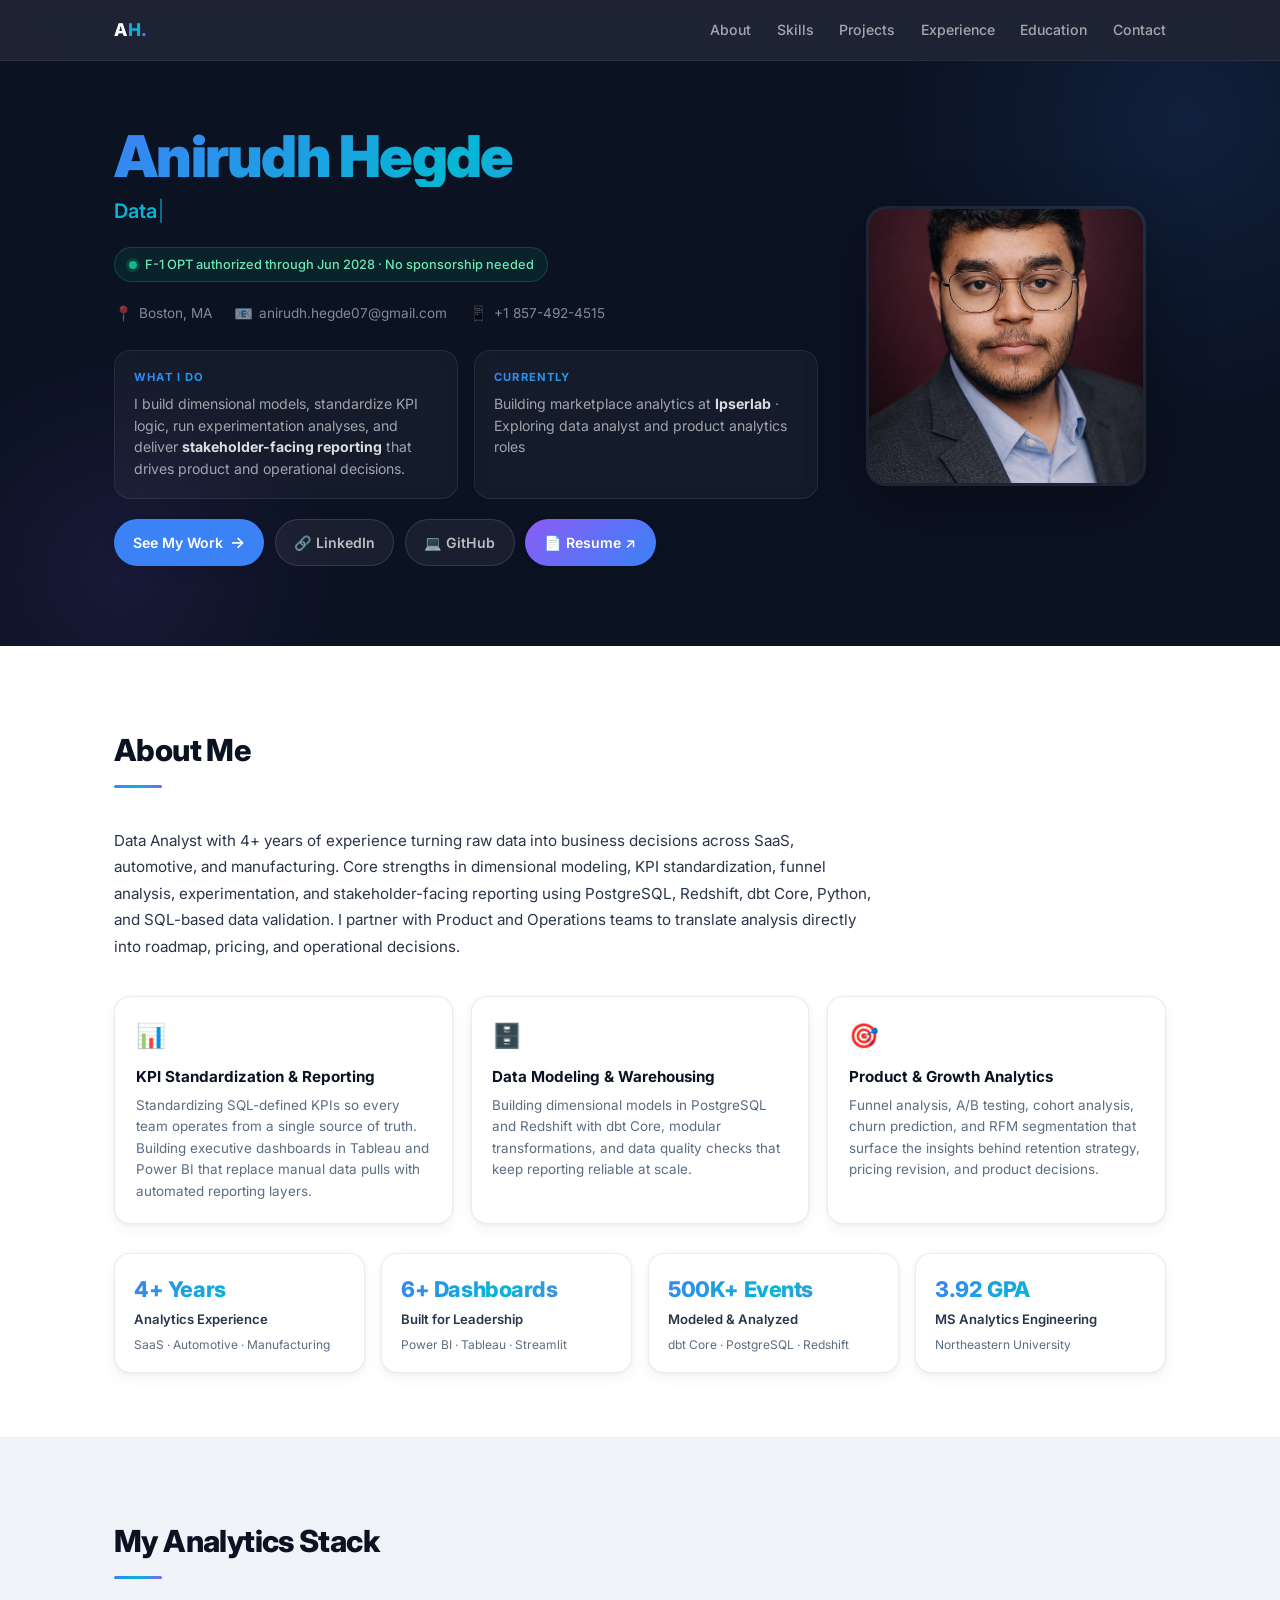
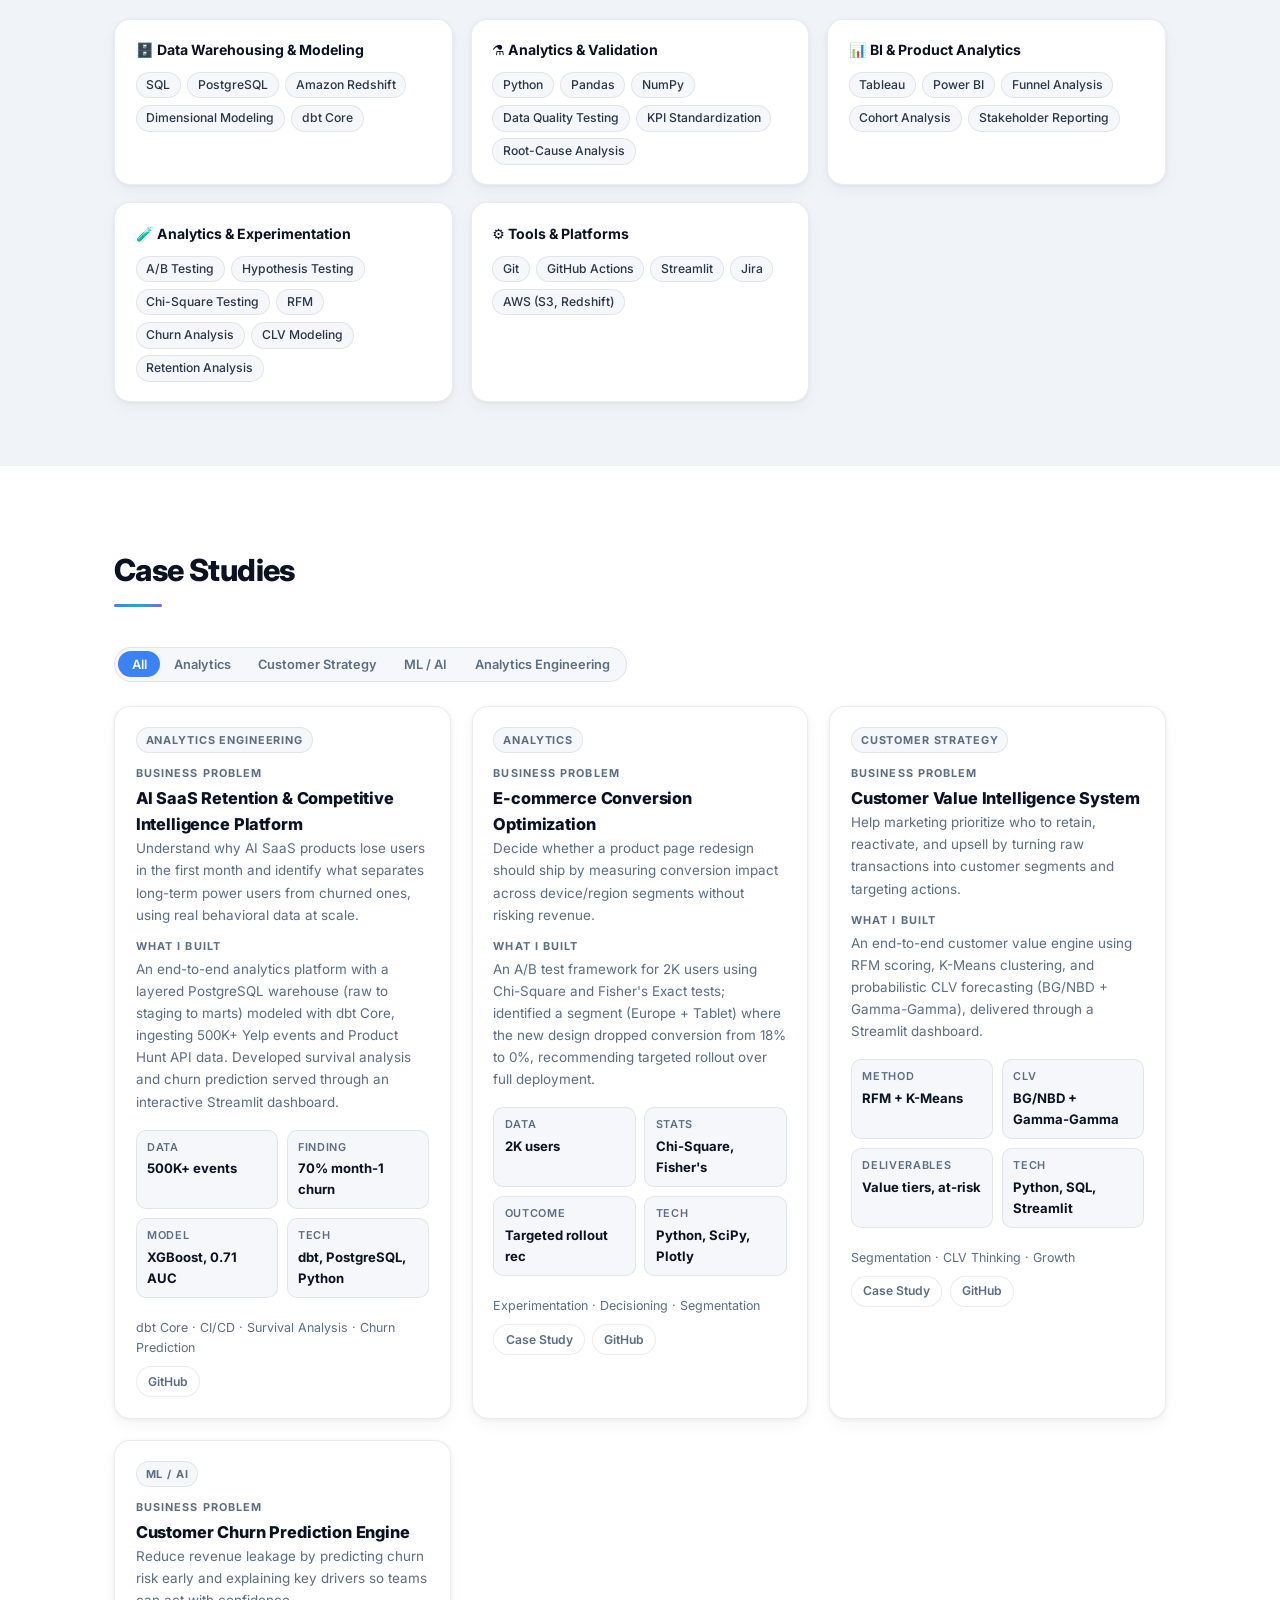
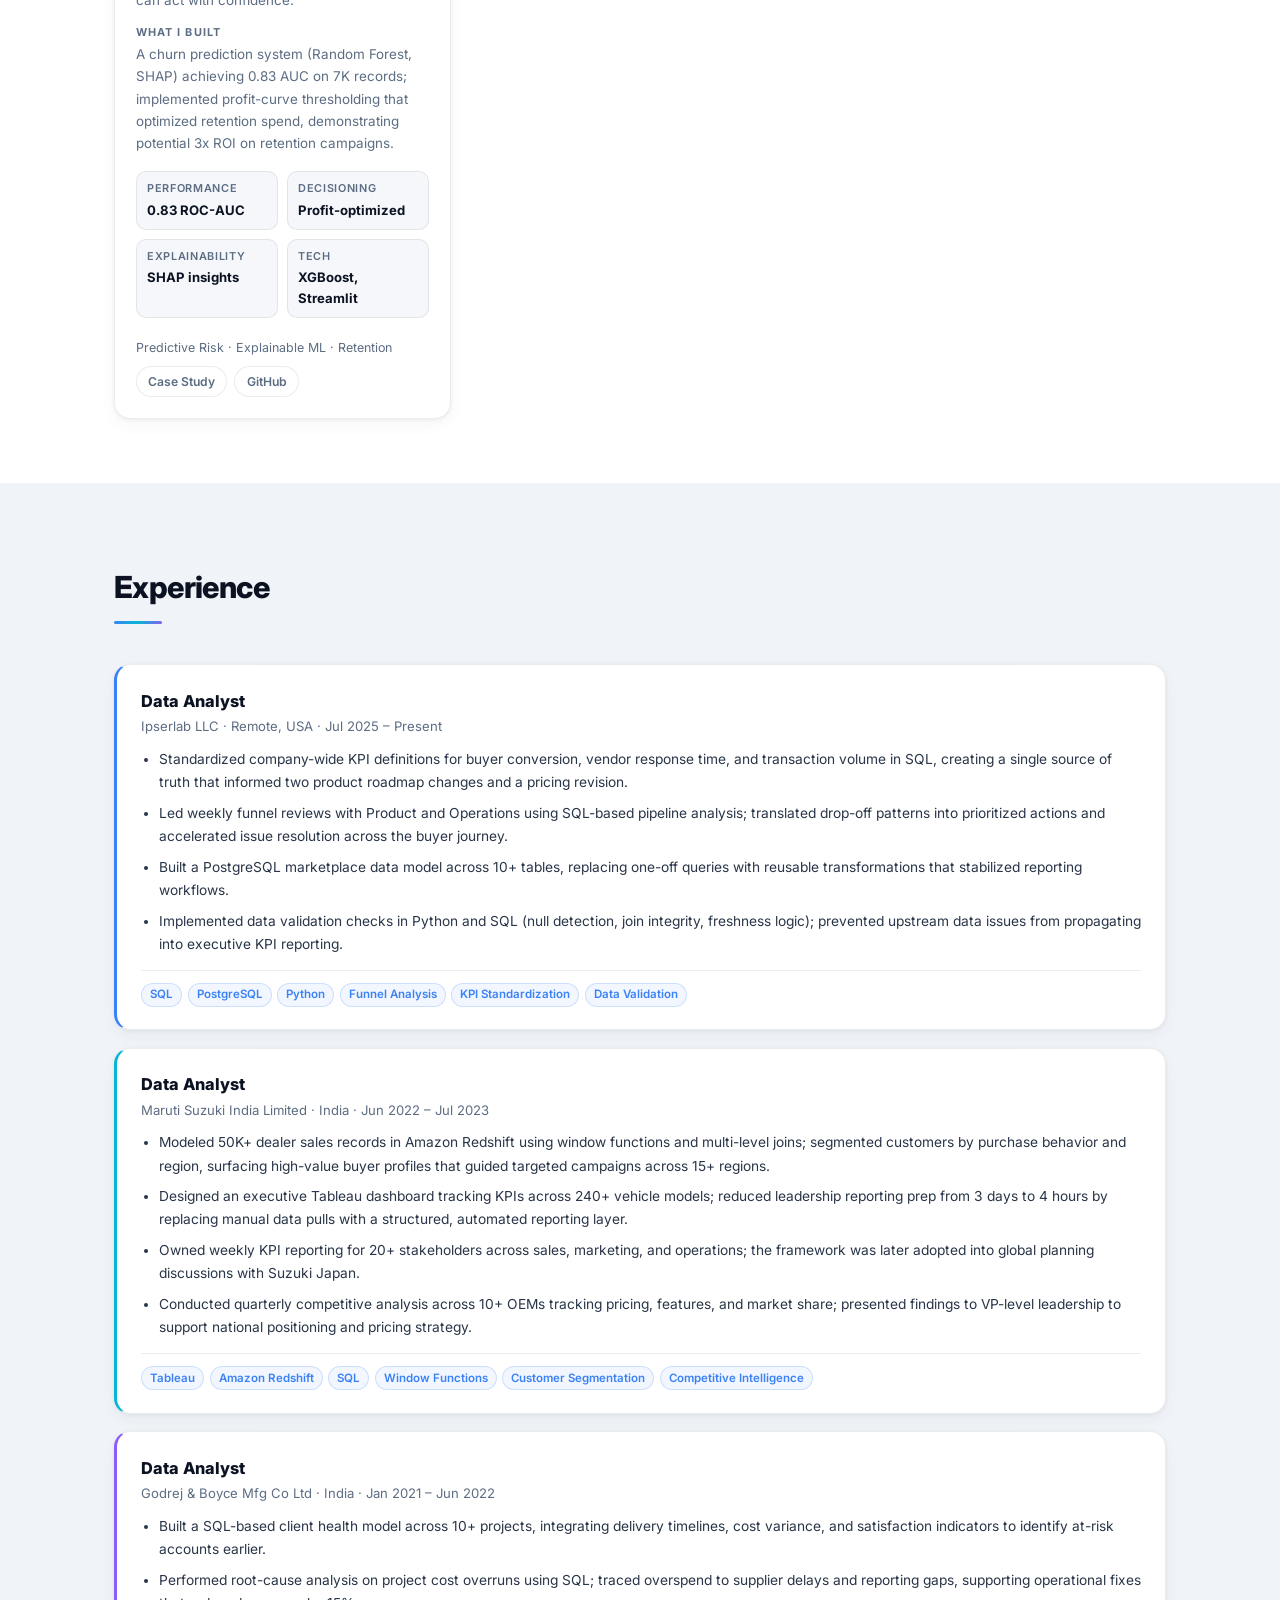
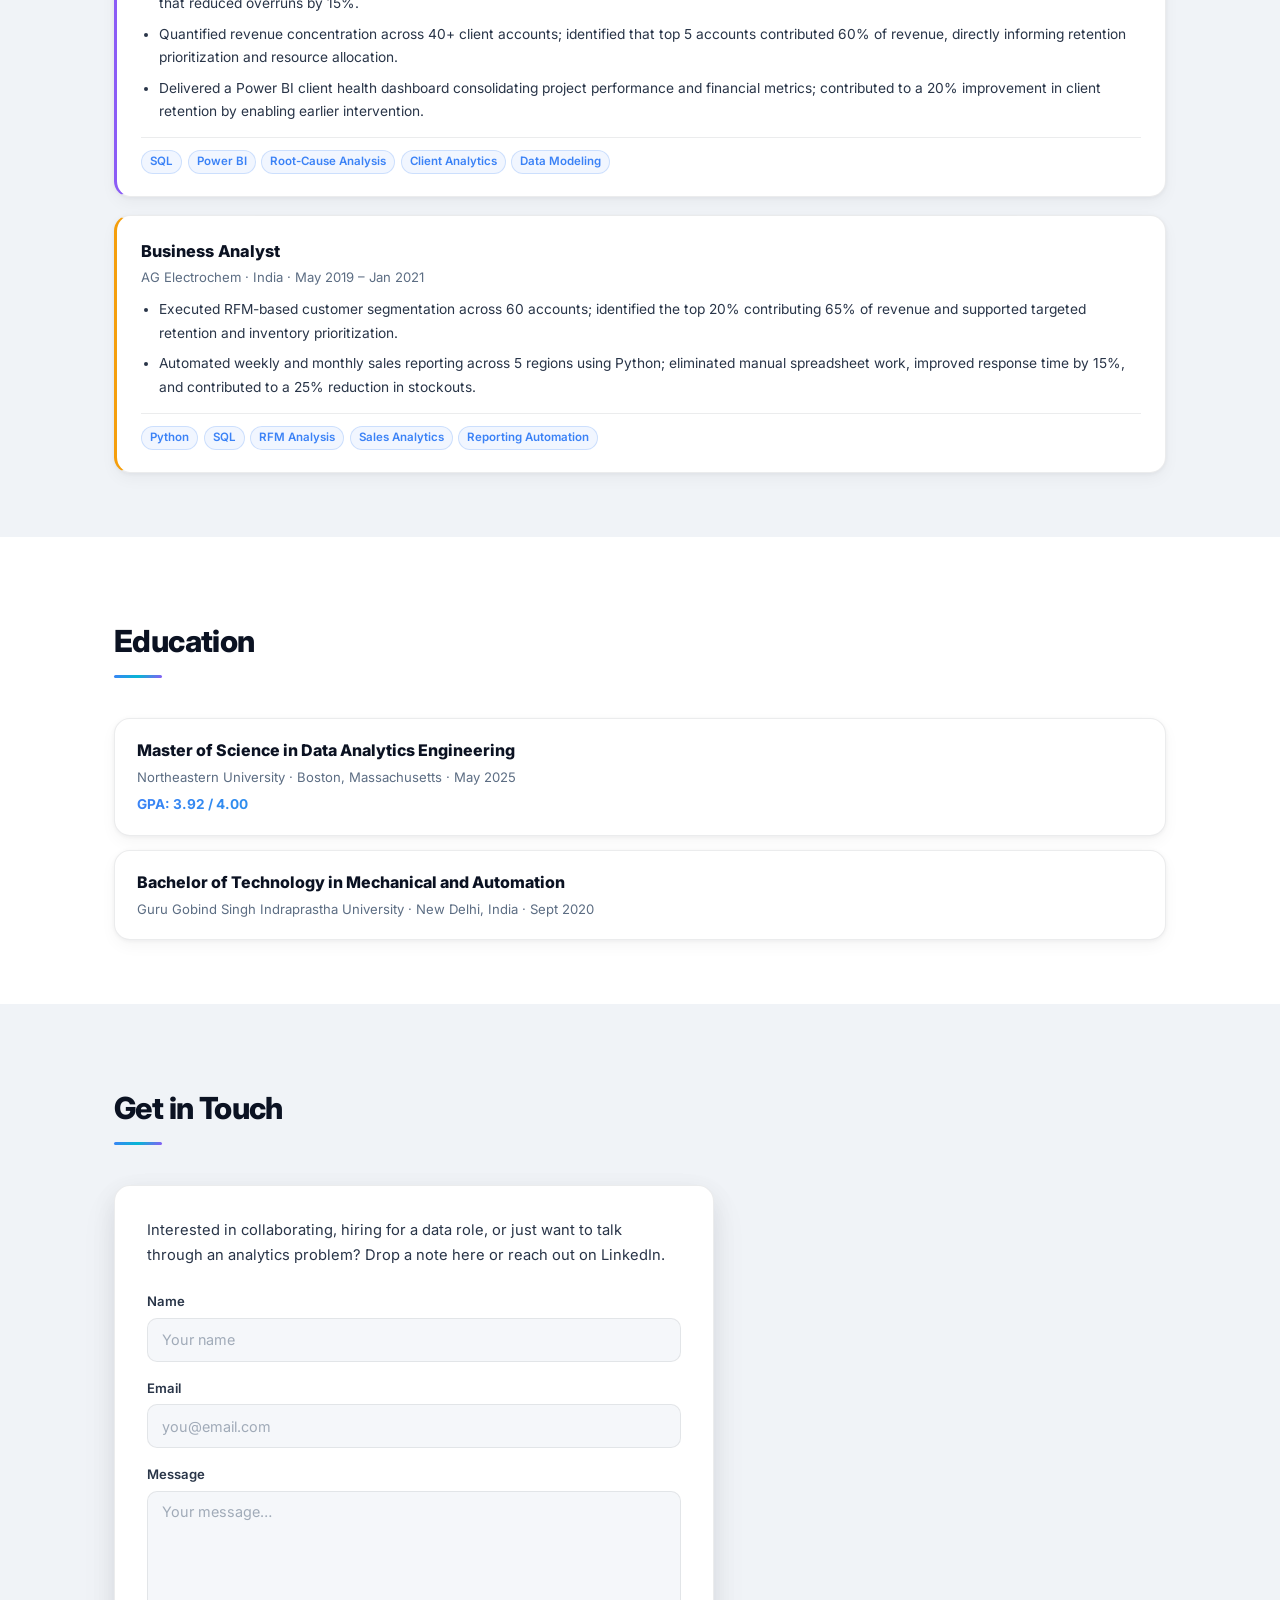
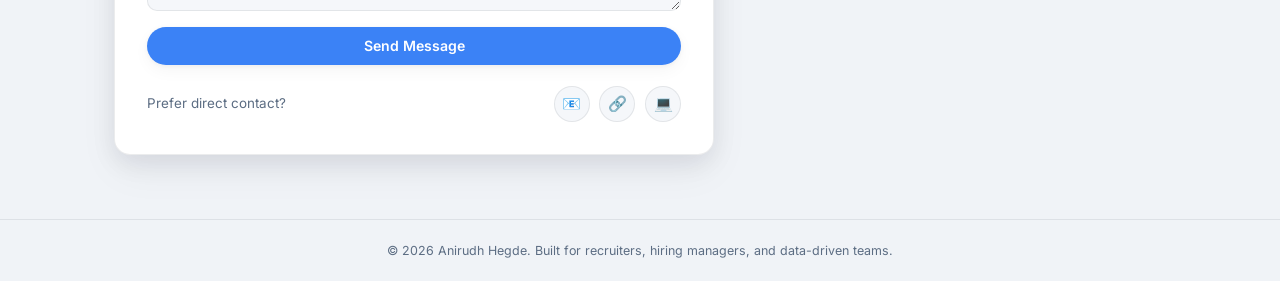
==== index.html @ 023a4f56 "updated the portfolio" ====
<!DOCTYPE html>
<html lang="en">
<head>
  <meta charset="UTF-8" />
  <meta name="viewport" content="width=device-width, initial-scale=1.0" />
  <title>Anirudh Hegde | Data Analyst | Product & Growth Analytics</title>
  <meta name="description" content="Data Analyst with 4+ years of experience turning raw data into business decisions across SaaS, automotive, and manufacturing. Core strengths in dimensional modeling, KPI standardization, funnel analysis, experimentation, and stakeholder-facing reporting." />
  <link rel="preconnect" href="https://fonts.googleapis.com" />
  <link rel="preconnect" href="https://fonts.gstatic.com" crossorigin />
  <link href="https://fonts.googleapis.com/css2?family=Inter:wght@400;500;600;700;800;900&display=swap" rel="stylesheet" />
  <link rel="stylesheet" href="styles.css" />
</head>

<body>
<div class="page">

  <!-- NAVBAR -->
  <nav class="navbar">
    <div class="container nav-inner">
      <a class="logo" href="#hero">A<span>H.</span></a>
      <div class="nav-links">
        <a href="#about">About</a>
        <a href="#skills">Skills</a>
        <a href="#case-studies">Projects</a>
        <a href="#experience">Experience</a>
        <a href="#education">Education</a>
        <a href="#contact">Contact</a>
      </div>
      <button class="nav-toggle" id="navToggle" aria-label="Menu">☰</button>
    </div>
    <div class="container">
      <div class="nav-links-mobile" id="navMobile">
        <a href="#about">About</a>
        <a href="#skills">Skills</a>
        <a href="#case-studies">Projects</a>
        <a href="#experience">Experience</a>
        <a href="#education">Education</a>
        <a href="#contact">Contact</a>
      </div>
    </div>
  </nav>

  <!-- HERO -->
  <section class="hero" id="hero">
    <div class="container">
      <div class="hero-grid">
        <div>
          <h1 class="hero-title">Anirudh Hegde</h1>
          <p class="hero-subtitle"><span id="typed-role"></span><span class="typed-cursor">|</span></p>
          <div class="opt-badge"><span class="opt-dot"></span>F-1 OPT authorized through Jun 2028 · No sponsorship needed</div>
          <div class="hero-meta">
            <span class="hero-meta-item"><span class="icon">📍</span> Boston, MA</span>
            <span class="hero-meta-item"><span class="icon">📧</span> <a href="mailto:anirudh.hegde07@gmail.com">anirudh.hegde07@gmail.com</a></span>
            <span class="hero-meta-item"><span class="icon">📱</span> <a href="tel:+18574924515">+1 857-492-4515</a></span>
          </div>
          <div class="hero-mini">
            <div class="mini-card">
              <div class="mini-title">What I Do</div>
              <div class="mini-text">I build dimensional models, standardize KPI logic, run experimentation analyses, and deliver <strong>stakeholder-facing reporting</strong> that drives product and operational decisions.</div>
            </div>
            <div class="mini-card">
              <div class="mini-title">Currently</div>
              <div class="mini-text">Building marketplace analytics at <strong>Ipserlab</strong> · Exploring data analyst and product analytics roles</div>
            </div>
          </div>
          <div class="hero-actions" style="margin-top:1.3rem">
            <a class="btn btn-primary" href="#case-studies"><span>See My Work</span> <span class="icon-arrow">→</span></a>
            <a class="btn btn-secondary" href="https://www.linkedin.com/in/anirudhhegde1997/" target="_blank" rel="noopener">🔗 LinkedIn</a>
            <a class="btn btn-secondary" href="https://github.com/AnirudhHegde20" target="_blank" rel="noopener">💻 GitHub</a>
            <a class="btn btn-resume" href="./AnirudhHegde_Resume.pdf" target="_blank" rel="noopener">📄 Resume ↗</a>
          </div>
        </div>
        <div class="hero-photo">
          <img src="./headshot.jpg" alt="Anirudh Hegde" />
        </div>
      </div>
    </div>
  </section>

  <!-- ABOUT -->
  <section id="about">
    <div class="container">
      <div class="section-header reveal"><h2 class="section-title">About Me</h2><div class="section-underline"></div></div>
      <p class="about-text reveal">Data Analyst with 4+ years of experience turning raw data into business decisions across SaaS, automotive, and manufacturing. Core strengths in dimensional modeling, KPI standardization, funnel analysis, experimentation, and stakeholder-facing reporting using PostgreSQL, Redshift, dbt Core, Python, and SQL-based data validation. I partner with Product and Operations teams to translate analysis directly into roadmap, pricing, and operational decisions.</p>
      <div class="about-values reveal">
        <div class="value-card"><span class="value-icon">📊</span><h3 class="value-title">KPI Standardization &amp; Reporting</h3><p class="value-text">Standardizing SQL-defined KPIs so every team operates from a single source of truth. Building executive dashboards in Tableau and Power BI that replace manual data pulls with automated reporting layers.</p></div>
        <div class="value-card"><span class="value-icon">🗄️</span><h3 class="value-title">Data Modeling &amp; Warehousing</h3><p class="value-text">Building dimensional models in PostgreSQL and Redshift with dbt Core, modular transformations, and data quality checks that keep reporting reliable at scale.</p></div>
        <div class="value-card"><span class="value-icon">🎯</span><h3 class="value-title">Product &amp; Growth Analytics</h3><p class="value-text">Funnel analysis, A/B testing, cohort analysis, churn prediction, and RFM segmentation that surface the insights behind retention strategy, pricing revision, and product decisions.</p></div>
      </div>
      <div class="about-metrics reveal">
        <div class="metric-card"><div class="metric-value">4+ Years</div><div class="metric-label">Analytics Experience</div><div class="metric-tag">SaaS · Automotive · Manufacturing</div></div>
        <div class="metric-card"><div class="metric-value">6+ Dashboards</div><div class="metric-label">Built for Leadership</div><div class="metric-tag">Power BI · Tableau · Streamlit</div></div>
        <div class="metric-card"><div class="metric-value">500K+ Events</div><div class="metric-label">Modeled &amp; Analyzed</div><div class="metric-tag">dbt Core · PostgreSQL · Redshift</div></div>
        <div class="metric-card"><div class="metric-value">3.92 GPA</div><div class="metric-label">MS Analytics Engineering</div><div class="metric-tag">Northeastern University</div></div>
      </div>
    </div>
  </section>

  <!-- SKILLS -->
  <section id="skills">
    <div class="container">
      <div class="section-header reveal"><h2 class="section-title">My Analytics Stack</h2><div class="section-underline"></div></div>
      <div class="skills-grid reveal">

        <div class="skill-block">
          <div class="skill-heading">🗄️ Data Warehousing &amp; Modeling</div>
          <div class="skill-chips">
            <span class="chip">SQL</span>
            <span class="chip">PostgreSQL</span>
            <span class="chip">Amazon Redshift</span>
            <span class="chip">Dimensional Modeling</span>
            <span class="chip">dbt Core</span>
          </div>
        </div>

        <div class="skill-block">
          <div class="skill-heading">⚗️ Analytics &amp; Validation</div>
          <div class="skill-chips">
            <span class="chip">Python</span>
            <span class="chip">Pandas</span>
            <span class="chip">NumPy</span>
            <span class="chip">Data Quality Testing</span>
            <span class="chip">KPI Standardization</span>
            <span class="chip">Root-Cause Analysis</span>
          </div>
        </div>

        <div class="skill-block">
          <div class="skill-heading">📊 BI &amp; Product Analytics</div>
          <div class="skill-chips">
            <span class="chip">Tableau</span>
            <span class="chip">Power BI</span>
            <span class="chip">Funnel Analysis</span>
            <span class="chip">Cohort Analysis</span>
            <span class="chip">Stakeholder Reporting</span>
          </div>
        </div>

        <div class="skill-block">
          <div class="skill-heading">🧪 Analytics &amp; Experimentation</div>
          <div class="skill-chips">
            <span class="chip">A/B Testing</span>
            <span class="chip">Hypothesis Testing</span>
            <span class="chip">Chi-Square Testing</span>
            <span class="chip">RFM</span>
            <span class="chip">Churn Analysis</span>
            <span class="chip">CLV Modeling</span>
            <span class="chip">Retention Analysis</span>
          </div>
        </div>

        <div class="skill-block">
          <div class="skill-heading">⚙️ Tools &amp; Platforms</div>
          <div class="skill-chips">
            <span class="chip">Git</span>
            <span class="chip">GitHub Actions</span>
            <span class="chip">Streamlit</span>
            <span class="chip">Jira</span>
            <span class="chip">AWS (S3, Redshift)</span>
          </div>
        </div>

      </div>
    </div>
  </section>

  <!-- CASE STUDIES -->
  <section id="case-studies">
    <div class="container">
      <div class="section-header reveal"><h2 class="section-title">Case Studies</h2><div class="section-underline"></div></div>
      <div class="case-filter reveal">
        <button class="case-pill active" data-filter="all">All</button>
        <button class="case-pill" data-filter="analytics">Analytics</button>
        <button class="case-pill" data-filter="customer">Customer Strategy</button>
        <button class="case-pill" data-filter="ml">ML / AI</button>
        <button class="case-pill" data-filter="ae">Analytics Engineering</button>
      </div>
      <div class="case-grid reveal">

        <!-- AI SaaS Project - NEW -->
        <div class="case-card" data-type="ae" data-search="ai saas retention competitive intelligence dbt postgresql warehouse churn survival kaplan meier xgboost streamlit github actions ci cd analytics engineering">
          <span class="case-tag">Analytics Engineering</span>
          <div><div class="case-label">Business Problem</div><h3 class="case-title">AI SaaS Retention &amp; Competitive Intelligence Platform</h3><p class="case-text">Understand why AI SaaS products lose users in the first month and identify what separates long-term power users from churned ones, using real behavioral data at scale.</p></div>
          <div><div class="case-label">What I Built</div><p class="case-text">An end-to-end analytics platform with a layered PostgreSQL warehouse (raw to staging to marts) modeled with dbt Core, ingesting 500K+ Yelp events and Product Hunt API data. Developed survival analysis and churn prediction served through an interactive Streamlit dashboard.</p></div>
          <div class="case-metrics"><div class="case-metric"><span class="case-metric-label">Data</span><span class="case-metric-value">500K+ events</span></div><div class="case-metric"><span class="case-metric-label">Finding</span><span class="case-metric-value">70% month-1 churn</span></div><div class="case-metric"><span class="case-metric-label">Model</span><span class="case-metric-value">XGBoost, 0.71 AUC</span></div><div class="case-metric"><span class="case-metric-label">Tech</span><span class="case-metric-value">dbt, PostgreSQL, Python</span></div></div>
          <div class="case-footer"><span>dbt Core · CI/CD · Survival Analysis · Churn Prediction</span><div class="case-links"><a class="case-link" href="https://github.com/AnirudhHegde20/AI-Product-Retention-Analytics.git" target="_blank" rel="noopener">GitHub</a></div></div>
        </div>

        <!-- E-commerce -->
        <div class="case-card" data-type="analytics" data-search="ecommerce conversion ab testing chi-square fisher analytics python scipy plotly segmentation experimentation">
          <span class="case-tag">Analytics</span>
          <div><div class="case-label">Business Problem</div><h3 class="case-title">E-commerce Conversion Optimization</h3><p class="case-text">Decide whether a product page redesign should ship by measuring conversion impact across device/region segments without risking revenue.</p></div>
          <div><div class="case-label">What I Built</div><p class="case-text">An A/B test framework for 2K users using Chi-Square and Fisher's Exact tests; identified a segment (Europe + Tablet) where the new design dropped conversion from 18% to 0%, recommending targeted rollout over full deployment.</p></div>
          <div class="case-metrics"><div class="case-metric"><span class="case-metric-label">Data</span><span class="case-metric-value">2K users</span></div><div class="case-metric"><span class="case-metric-label">Stats</span><span class="case-metric-value">Chi-Square, Fisher's</span></div><div class="case-metric"><span class="case-metric-label">Outcome</span><span class="case-metric-value">Targeted rollout rec</span></div><div class="case-metric"><span class="case-metric-label">Tech</span><span class="case-metric-value">Python, SciPy, Plotly</span></div></div>
          <div class="case-footer"><span>Experimentation · Decisioning · Segmentation</span><div class="case-links"><a class="case-link" href="./case-studies/ecommerce-conversion.html">Case Study</a><a class="case-link" href="https://github.com/AnirudhHegde20/Improving-Conversion-on-an-E-commerce-Product-Page/tree/main" target="_blank" rel="noopener">GitHub</a></div></div>
        </div>

        <!-- Customer Value -->
        <div class="case-card" data-type="customer" data-search="customer value clv rfm segmentation k-means clustering bg/nbd gamma streamlit retention marketing">
          <span class="case-tag">Customer Strategy</span>
          <div><div class="case-label">Business Problem</div><h3 class="case-title">Customer Value Intelligence System</h3><p class="case-text">Help marketing prioritize who to retain, reactivate, and upsell by turning raw transactions into customer segments and targeting actions.</p></div>
          <div><div class="case-label">What I Built</div><p class="case-text">An end-to-end customer value engine using RFM scoring, K-Means clustering, and probabilistic CLV forecasting (BG/NBD + Gamma-Gamma), delivered through a Streamlit dashboard.</p></div>
          <div class="case-metrics"><div class="case-metric"><span class="case-metric-label">Method</span><span class="case-metric-value">RFM + K-Means</span></div><div class="case-metric"><span class="case-metric-label">CLV</span><span class="case-metric-value">BG/NBD + Gamma-Gamma</span></div><div class="case-metric"><span class="case-metric-label">Deliverables</span><span class="case-metric-value">Value tiers, at-risk</span></div><div class="case-metric"><span class="case-metric-label">Tech</span><span class="case-metric-value">Python, SQL, Streamlit</span></div></div>
          <div class="case-footer"><span>Segmentation · CLV Thinking · Growth</span><div class="case-links"><a class="case-link" href="./case-studies/customer-value-intelligence.html">Case Study</a><a class="case-link" href="https://github.com/AnirudhHegde20/Customer-Value-Intelligence-System" target="_blank" rel="noopener">GitHub</a></div></div>
        </div>

        <!-- Churn Prediction -->
        <div class="case-card" data-type="ml" data-search="churn prediction machine learning random forest xgboost shap explainability retention streamlit roc auc">
          <span class="case-tag">ML / AI</span>
          <div><div class="case-label">Business Problem</div><h3 class="case-title">Customer Churn Prediction Engine</h3><p class="case-text">Reduce revenue leakage by predicting churn risk early and explaining key drivers so teams can act with confidence.</p></div>
          <div><div class="case-label">What I Built</div><p class="case-text">A churn prediction system (Random Forest, SHAP) achieving 0.83 AUC on 7K records; implemented profit-curve thresholding that optimized retention spend, demonstrating potential 3x ROI on retention campaigns.</p></div>
          <div class="case-metrics"><div class="case-metric"><span class="case-metric-label">Performance</span><span class="case-metric-value">0.83 ROC-AUC</span></div><div class="case-metric"><span class="case-metric-label">Decisioning</span><span class="case-metric-value">Profit-optimized</span></div><div class="case-metric"><span class="case-metric-label">Explainability</span><span class="case-metric-value">SHAP insights</span></div><div class="case-metric"><span class="case-metric-label">Tech</span><span class="case-metric-value">XGBoost, Streamlit</span></div></div>
          <div class="case-footer"><span>Predictive Risk · Explainable ML · Retention</span><div class="case-links"><a class="case-link" href="./case-studies/telco-churn.html">Case Study</a><a class="case-link" href="https://github.com/AnirudhHegde20/Telco-Customer-Churn" target="_blank" rel="noopener">GitHub</a></div></div>
        </div>

      </div>
    </div>
  </section>

  <!-- EXPERIENCE -->
  <section id="experience">
    <div class="container">
      <div class="section-header reveal"><h2 class="section-title">Experience</h2><div class="section-underline"></div></div>
      <div class="exp-timeline reveal">

        <div class="exp-card">
          <div class="exp-role">Data Analyst</div>
          <div class="exp-meta">Ipserlab LLC · Remote, USA · Jul 2025 – Present</div>
          <ul class="exp-list">
            <li>Standardized company-wide KPI definitions for buyer conversion, vendor response time, and transaction volume in SQL, creating a single source of truth that informed two product roadmap changes and a pricing revision.</li>
            <li>Led weekly funnel reviews with Product and Operations using SQL-based pipeline analysis; translated drop-off patterns into prioritized actions and accelerated issue resolution across the buyer journey.</li>
            <li>Built a PostgreSQL marketplace data model across 10+ tables, replacing one-off queries with reusable transformations that stabilized reporting workflows.</li>
            <li>Implemented data validation checks in Python and SQL (null detection, join integrity, freshness logic); prevented upstream data issues from propagating into executive KPI reporting.</li>
          </ul>
          <div class="exp-tags"><span class="chip">SQL</span><span class="chip">PostgreSQL</span><span class="chip">Python</span><span class="chip">Funnel Analysis</span><span class="chip">KPI Standardization</span><span class="chip">Data Validation</span></div>
        </div>

        <div class="exp-card">
          <div class="exp-role">Data Analyst</div>
          <div class="exp-meta">Maruti Suzuki India Limited · India · Jun 2022 – Jul 2023</div>
          <ul class="exp-list">
            <li>Modeled 50K+ dealer sales records in Amazon Redshift using window functions and multi-level joins; segmented customers by purchase behavior and region, surfacing high-value buyer profiles that guided targeted campaigns across 15+ regions.</li>
            <li>Designed an executive Tableau dashboard tracking KPIs across 240+ vehicle models; reduced leadership reporting prep from 3 days to 4 hours by replacing manual data pulls with a structured, automated reporting layer.</li>
            <li>Owned weekly KPI reporting for 20+ stakeholders across sales, marketing, and operations; the framework was later adopted into global planning discussions with Suzuki Japan.</li>
            <li>Conducted quarterly competitive analysis across 10+ OEMs tracking pricing, features, and market share; presented findings to VP-level leadership to support national positioning and pricing strategy.</li>
          </ul>
          <div class="exp-tags"><span class="chip">Tableau</span><span class="chip">Amazon Redshift</span><span class="chip">SQL</span><span class="chip">Window Functions</span><span class="chip">Customer Segmentation</span><span class="chip">Competitive Intelligence</span></div>
        </div>

        <div class="exp-card">
          <div class="exp-role">Data Analyst</div>
          <div class="exp-meta">Godrej &amp; Boyce Mfg Co Ltd · India · Jan 2021 – Jun 2022</div>
          <ul class="exp-list">
            <li>Built a SQL-based client health model across 10+ projects, integrating delivery timelines, cost variance, and satisfaction indicators to identify at-risk accounts earlier.</li>
            <li>Performed root-cause analysis on project cost overruns using SQL; traced overspend to supplier delays and reporting gaps, supporting operational fixes that reduced overruns by 15%.</li>
            <li>Quantified revenue concentration across 40+ client accounts; identified that top 5 accounts contributed 60% of revenue, directly informing retention prioritization and resource allocation.</li>
            <li>Delivered a Power BI client health dashboard consolidating project performance and financial metrics; contributed to a 20% improvement in client retention by enabling earlier intervention.</li>
          </ul>
          <div class="exp-tags"><span class="chip">SQL</span><span class="chip">Power BI</span><span class="chip">Root-Cause Analysis</span><span class="chip">Client Analytics</span><span class="chip">Data Modeling</span></div>
        </div>

        <div class="exp-card">
          <div class="exp-role">Business Analyst</div>
          <div class="exp-meta">AG Electrochem · India · May 2019 – Jan 2021</div>
          <ul class="exp-list">
            <li>Executed RFM-based customer segmentation across 60 accounts; identified the top 20% contributing 65% of revenue and supported targeted retention and inventory prioritization.</li>
            <li>Automated weekly and monthly sales reporting across 5 regions using Python; eliminated manual spreadsheet work, improved response time by 15%, and contributed to a 25% reduction in stockouts.</li>
          </ul>
          <div class="exp-tags"><span class="chip">Python</span><span class="chip">SQL</span><span class="chip">RFM Analysis</span><span class="chip">Sales Analytics</span><span class="chip">Reporting Automation</span></div>
        </div>

      </div>
    </div>
  </section>

  <!-- EDUCATION -->
  <section id="education">
    <div class="container">
      <div class="section-header reveal"><h2 class="section-title">Education</h2><div class="section-underline"></div></div>
      <div class="edu-list reveal">
        <div class="edu-card"><div class="edu-title">Master of Science in Data Analytics Engineering</div><div class="edu-meta">Northeastern University · Boston, Massachusetts · May 2025</div><div class="edu-detail">GPA: 3.92 / 4.00</div></div>
        <div class="edu-card"><div class="edu-title">Bachelor of Technology in Mechanical and Automation</div><div class="edu-meta">Guru Gobind Singh Indraprastha University · New Delhi, India · Sept 2020</div></div>
      </div>
    </div>
  </section>

  <!-- CONTACT -->
  <section id="contact">
    <div class="container">
      <div class="section-header reveal"><h2 class="section-title">Get in Touch</h2><div class="section-underline"></div></div>
      <div class="contact-wrapper reveal">
        <div class="contact-card">
          <p class="contact-subtitle">Interested in collaborating, hiring for a data role, or just want to talk through an analytics problem? Drop a note here or reach out on LinkedIn.</p>
          <div class="field"><label for="c-name">Name</label><input id="c-name" type="text" placeholder="Your name" /></div>
          <div class="field"><label for="c-email">Email</label><input id="c-email" type="email" placeholder="you@email.com" /></div>
          <div class="field"><label for="c-msg">Message</label><textarea id="c-msg" placeholder="Your message…"></textarea></div>
          <button class="btn btn-primary" onclick="handleContact()" style="width:100%;justify-content:center">Send Message</button>
          <p id="contact-ok" style="display:none;margin-top:.8rem;color:#0f7b5f;font-size:.88rem;font-weight:500">Thanks! Your message has been sent.</p>
          <div class="contact-footer"><span>Prefer direct contact?</span><div class="social-links"><a href="mailto:anirudh.hegde07@gmail.com" title="Email">📧</a><a href="https://www.linkedin.com/in/anirudhhegde1997/" target="_blank" rel="noopener" title="LinkedIn">🔗</a><a href="https://github.com/AnirudhHegde20" target="_blank" rel="noopener" title="GitHub">💻</a></div></div>
        </div>
      </div>
    </div>
  </section>

  <footer><div class="container">&copy; <span id="year">2025</span> Anirudh Hegde. Built for recruiters, hiring managers, and data-driven teams.</div></footer>
</div>

<script>
var roles=['Data Analyst','Product Analyst','Growth Analyst','Analytics Engineer'],ri=0,ci=0,del=false,el=document.getElementById('typed-role');
function tl(){var w=roles[ri];if(!del){el.textContent=w.slice(0,ci+1);ci++;if(ci===w.length){del=true;setTimeout(tl,1800);return;}setTimeout(tl,90);}else{el.textContent=w.slice(0,ci-1);ci--;if(ci===0){del=false;ri=(ri+1)%roles.length;setTimeout(tl,400);return;}setTimeout(tl,50);}}
tl();
function handleContact(){document.getElementById('contact-ok').style.display='block';}
</script>
<script src="app.js"></script>
</body>
</html>
---- styles.css ----
/* ═══════════════════════════════
   ANIRUDH HEGDE — BOLD PORTFOLIO
   Dark hero + vibrant accents
   Shared: index + case study pages
═══════════════════════════════ */
:root{
  --bg:#f0f3f7;--bg-alt:#ffffff;
  --card:#ffffff;--card-alt:#f5f7fa;
  --text:#0b1222;--text-sec:#293548;--text-m:#5c6d83;
  --bdr:rgba(11,18,34,0.08);--bdr-h:rgba(11,18,34,0.16);
  --hero-bg:#0b1222;--hero-sec:#131d33;
  --ac:#3b82f6;--ac2:#06b6d4;--ac3:#8b5cf6;
  --grad:linear-gradient(135deg,#3b82f6,#06b6d4,#8b5cf6);
  --ac-bg:rgba(59,130,246,0.07);--ac-bdr:rgba(59,130,246,0.2);
  --emerald:#10b981;--amber:#f59e0b;--rose:#f43f5e;
  --mw:1100px;--r:16px;--r-sm:10px;--pill:999px;
  --sh-s:0 1px 4px rgba(11,18,34,0.05),0 6px 16px rgba(11,18,34,0.04);
  --sh-m:0 8px 24px rgba(11,18,34,0.08),0 16px 40px rgba(11,18,34,0.05);
  --sh-l:0 12px 32px rgba(11,18,34,0.1),0 24px 56px rgba(11,18,34,0.06);
  --e:cubic-bezier(.25,.46,.45,.94);
}
*,*::before,*::after{box-sizing:border-box;margin:0;padding:0}
html{scroll-behavior:smooth;-webkit-font-smoothing:antialiased}
body{font-family:'Inter',system-ui,-apple-system,sans-serif;color:var(--text);background:var(--bg);line-height:1.6;min-height:100vh}
a{color:inherit;text-decoration:none}
img{max-width:100%;display:block}
.page{min-height:100vh}
.container{width:100%;max-width:var(--mw);margin:0 auto;padding:0 1.5rem}
section{padding:5rem 0 4rem}
.section-header{margin-bottom:2.5rem}
.section-title{font-size:1.9rem;font-weight:800;letter-spacing:-.02em;color:var(--text)}
.section-underline{width:48px;height:3px;margin-top:.6rem;border-radius:var(--pill);background:var(--grad)}

/* ── NAVBAR ── */
.navbar{position:sticky;top:0;z-index:50;background:rgba(11,18,34,0.92);backdrop-filter:blur(20px);-webkit-backdrop-filter:blur(20px);border-bottom:1px solid rgba(255,255,255,0.06)}
.nav-inner{display:flex;align-items:center;justify-content:space-between;height:60px}
.logo{font-weight:800;font-size:1.1rem;letter-spacing:.04em;color:#fff}
.logo span{background:var(--grad);-webkit-background-clip:text;color:transparent}
.nav-links{display:flex;gap:1.6rem;font-size:.88rem;font-weight:500}
.nav-links a{color:rgba(255,255,255,0.6);position:relative;transition:color .2s var(--e)}
.nav-links a::after{content:"";position:absolute;left:0;bottom:-4px;width:0;height:2px;border-radius:var(--pill);background:var(--grad);transition:width .25s var(--e)}
.nav-links a:hover{color:#fff}
.nav-links a:hover::after{width:100%}
.nav-toggle{display:none;border:none;background:transparent;color:#fff;font-size:1.3rem;cursor:pointer}
.nav-links-mobile{display:none;flex-direction:column;gap:.65rem;padding:.65rem 0 1rem;border-top:1px solid rgba(255,255,255,0.08)}
.nav-links-mobile.open{display:flex}
.nav-links-mobile a{font-size:.92rem;font-weight:500;color:rgba(255,255,255,0.6);padding:.3rem 0}
.nav-links-mobile a:hover{color:#fff}

/* ── HERO (dark) ── */
.hero{padding:4rem 0 5rem;background:var(--hero-bg);position:relative;overflow:hidden}
.hero::before{content:"";position:absolute;top:-50%;right:-20%;width:700px;height:700px;background:radial-gradient(circle,rgba(59,130,246,0.12) 0%,transparent 60%);pointer-events:none}
.hero::after{content:"";position:absolute;bottom:-30%;left:-10%;width:500px;height:500px;background:radial-gradient(circle,rgba(139,92,246,0.1) 0%,transparent 60%);pointer-events:none}
.hero-grid{display:grid;grid-template-columns:1fr 300px;gap:3rem;align-items:center;position:relative;z-index:1}
.hero-title{font-size:clamp(2.5rem,5vw,3.6rem);font-weight:900;letter-spacing:-.03em;line-height:1.08;margin-bottom:.5rem;background:var(--grad);-webkit-background-clip:text;color:transparent}
.hero-subtitle{font-size:1.25rem;font-weight:600;color:rgba(255,255,255,0.75);margin-bottom:1rem;min-height:1.8em}
.hero-subtitle span{color:var(--ac2)}
.typed-cursor{display:inline-block;color:var(--ac);font-weight:300;margin-left:1px;animation:blink .7s step-end infinite}
@keyframes blink{50%{opacity:0}}
.opt-badge{display:inline-flex;align-items:center;gap:.5rem;padding:.4rem .85rem;border-radius:var(--pill);background:rgba(16,185,129,0.1);border:1px solid rgba(16,185,129,0.25);color:#6ee7b7;font-size:.8rem;font-weight:500;margin-bottom:1.2rem}
.opt-dot{width:8px;height:8px;border-radius:50%;background:var(--emerald);box-shadow:0 0 0 3px rgba(16,185,129,0.2);animation:pd 2.5s ease-in-out infinite}
@keyframes pd{0%,100%{box-shadow:0 0 0 3px rgba(16,185,129,0.2)}50%{box-shadow:0 0 0 6px rgba(16,185,129,0.1)}}
.hero-meta{display:flex;flex-wrap:wrap;gap:.6rem 1.4rem;font-size:.85rem;color:rgba(255,255,255,0.5);margin-bottom:1.5rem}
.hero-meta-item{display:inline-flex;align-items:center;gap:.35rem}
.hero-meta-item .icon{font-size:.95rem}
.hero-meta-item a{color:rgba(255,255,255,0.5);transition:color .2s var(--e)}
.hero-meta-item a:hover{color:var(--ac2)}

/* Photo */
.hero-photo{width:280px;height:280px;border-radius:20px;overflow:hidden;border:3px solid rgba(255,255,255,0.08);box-shadow:0 20px 60px rgba(0,0,0,0.3);position:relative}
.hero-photo::before{content:"";position:absolute;inset:-2px;border-radius:22px;background:var(--grad);z-index:-1;opacity:.5}
.hero-photo img{width:100%;height:100%;object-fit:cover}
.hero-photo-placeholder{width:100%;height:100%;background:var(--hero-sec);display:flex;align-items:center;justify-content:center;color:rgba(255,255,255,0.15);font-size:4rem}

/* Mini cards (dark variant) */
.hero-mini{display:grid;grid-template-columns:repeat(2,1fr);gap:1rem;margin-bottom:.2rem}
.mini-card{background:rgba(255,255,255,0.04);border-radius:var(--r);border:1px solid rgba(255,255,255,0.08);padding:1.1rem 1.2rem;backdrop-filter:blur(8px);transition:all .2s var(--e)}
.mini-card:hover{background:rgba(255,255,255,0.07);border-color:rgba(255,255,255,0.12)}
.mini-title{font-size:.7rem;font-weight:700;text-transform:uppercase;letter-spacing:.1em;background:var(--grad);-webkit-background-clip:text;color:transparent;margin-bottom:.4rem}
.mini-text{font-size:.88rem;color:rgba(255,255,255,0.6);line-height:1.55}
.mini-text strong{color:rgba(255,255,255,0.85)}

/* Buttons */
.hero-actions{display:flex;flex-wrap:wrap;gap:.65rem}
.btn{border-radius:var(--pill);border:1px solid var(--bdr);padding:.6rem 1.15rem;font-size:.88rem;font-weight:600;font-family:inherit;display:inline-flex;align-items:center;gap:.4rem;cursor:pointer;background:var(--card);color:var(--text);box-shadow:var(--sh-s);transition:all .2s var(--e)}
.btn:hover{transform:translateY(-1px);box-shadow:var(--sh-m)}
.btn-primary{background:var(--ac);color:#fff;border-color:transparent}
.btn-primary:hover{background:#2563eb}
.btn-secondary{background:rgba(255,255,255,0.06);color:rgba(255,255,255,0.7);border-color:rgba(255,255,255,0.12);box-shadow:none}
.btn-secondary:hover{background:rgba(255,255,255,0.1);color:#fff}
.btn-resume{background:linear-gradient(135deg,var(--ac3),var(--ac));color:#fff;border-color:transparent}
.btn-resume:hover{opacity:.9}
.icon-arrow{font-size:1rem}

/* ── ABOUT ── */
#about{background:var(--bg-alt)}
.about-text{max-width:760px;font-size:.95rem;color:var(--text-sec);line-height:1.75}
.about-values{display:grid;grid-template-columns:repeat(3,1fr);gap:1.1rem;margin-top:2.2rem}
.value-card{background:var(--card);border-radius:var(--r);padding:1.3rem;border:1px solid var(--bdr);box-shadow:var(--sh-s);transition:all .25s var(--e);position:relative;overflow:hidden}
.value-card::before{content:"";position:absolute;top:0;left:0;right:0;height:3px;background:var(--grad);opacity:0;transition:opacity .25s var(--e)}
.value-card:hover{transform:translateY(-3px);box-shadow:var(--sh-m)}
.value-card:hover::before{opacity:1}
.value-icon{font-size:1.5rem;margin-bottom:.55rem;display:block}
.value-title{font-size:.95rem;font-weight:700;color:var(--text);margin-bottom:.35rem}
.value-text{font-size:.84rem;color:var(--text-m);line-height:1.6}
.about-metrics{display:grid;grid-template-columns:repeat(4,1fr);gap:1rem;margin-top:1.8rem}
.metric-card{background:var(--card);border-radius:var(--r);padding:1.15rem 1.2rem;border:1px solid var(--bdr);box-shadow:var(--sh-s);transition:all .2s var(--e)}
.metric-card:hover{transform:translateY(-2px);box-shadow:var(--sh-m);border-color:var(--ac-bdr)}
.metric-value{font-size:1.35rem;font-weight:800;background:var(--grad);-webkit-background-clip:text;color:transparent;letter-spacing:-.02em}
.metric-label{font-size:.82rem;font-weight:600;color:var(--text-sec);margin-top:.15rem}
.metric-tag{font-size:.75rem;color:var(--text-m);margin-top:.3rem}

/* ── SKILLS ── */
.skills-grid{display:grid;grid-template-columns:repeat(3,1fr);gap:1.1rem}
.skill-block{background:var(--card);border-radius:var(--r);padding:1.2rem 1.3rem;border:1px solid var(--bdr);box-shadow:var(--sh-s);transition:all .2s var(--e)}
.skill-block:hover{transform:translateY(-2px);box-shadow:var(--sh-m)}
.skill-heading{font-size:.88rem;font-weight:700;color:var(--text);margin-bottom:.65rem}
.skill-chips{display:flex;flex-wrap:wrap;gap:.4rem}
.chip{font-size:.76rem;font-weight:500;padding:.28rem .6rem;border-radius:var(--pill);border:1px solid var(--bdr);color:var(--text-sec);background:var(--card-alt);display:inline-flex;align-items:center;white-space:normal;word-break:break-word;line-height:1.3;transition:all .15s var(--e)}
.chip:hover{border-color:var(--ac-bdr);background:var(--ac-bg);color:var(--ac)}

/* ── CASE STUDIES ── */
#case-studies{background:var(--bg-alt)}
.case-filter{display:inline-flex;border-radius:var(--pill);padding:.2rem;border:1px solid var(--bdr);background:var(--card-alt);margin-bottom:1.5rem;flex-wrap:wrap}
.case-pill{font-size:.8rem;font-weight:600;padding:.35rem .85rem;border-radius:var(--pill);border:none;background:transparent;color:var(--text-m);cursor:pointer;font-family:inherit;transition:all .2s var(--e)}
.case-pill:hover{color:var(--text)}
.case-pill.active{background:var(--ac);color:#fff}
.case-grid{display:grid;grid-template-columns:repeat(auto-fit,minmax(300px,1fr));gap:1.3rem}
.case-card{border-radius:var(--r);padding:1.3rem;border:1px solid var(--bdr);background:var(--card);display:flex;flex-direction:column;gap:.75rem;transition:all .25s var(--e);position:relative;overflow:hidden;box-shadow:var(--sh-s)}
.case-card::before{content:"";position:absolute;top:0;left:0;right:0;height:3px;opacity:0;transition:opacity .25s var(--e)}
.case-card[data-type="analytics"]::before{background:linear-gradient(90deg,var(--amber),#fbbf24)}
.case-card[data-type="customer"]::before{background:linear-gradient(90deg,var(--ac2),#67e8f9)}
.case-card[data-type="ml"]::before{background:linear-gradient(90deg,var(--ac3),#c4b5fd)}
.case-card[data-type="ae"]::before{background:linear-gradient(90deg,var(--emerald),#34d399)}
.case-card:hover{transform:translateY(-4px);box-shadow:var(--sh-l);border-color:var(--bdr-h)}
.case-card:hover::before{opacity:1}
.case-tag{font-size:.68rem;font-weight:700;padding:.2rem .55rem;border-radius:var(--pill);background:var(--card-alt);border:1px solid var(--bdr);color:var(--text-m);width:fit-content;text-transform:uppercase;letter-spacing:.08em}
.case-label{font-size:.68rem;font-weight:700;letter-spacing:.1em;text-transform:uppercase;color:var(--text-m);margin-bottom:.15rem}
.case-title{font-size:1.02rem;font-weight:800;color:var(--text);letter-spacing:-.01em}
.case-text{font-size:.84rem;color:var(--text-m);line-height:1.65}
.case-metrics{display:grid;grid-template-columns:repeat(2,1fr);gap:.55rem;margin-top:.3rem}
.case-metric{padding:.5rem .65rem;border-radius:var(--r-sm);background:var(--card-alt);border:1px solid var(--bdr);display:flex;flex-direction:column;gap:.15rem}
.case-metric-label{font-size:.68rem;font-weight:600;color:var(--text-m);text-transform:uppercase;letter-spacing:.06em;display:block}
.case-metric-value{font-size:.82rem;font-weight:700;color:var(--text);display:block}
.case-footer{display:flex;justify-content:space-between;align-items:center;gap:.5rem;margin-top:.5rem;font-size:.78rem;color:var(--text-m);flex-wrap:wrap}
.case-links{display:flex;gap:.45rem}
.case-link{border-radius:var(--pill);border:1px solid var(--bdr);padding:.3rem .7rem;font-size:.76rem;font-weight:600;cursor:pointer;background:var(--card);transition:all .2s var(--e)}
.case-link:hover{border-color:var(--ac-bdr);color:var(--ac);transform:translateY(-1px)}

/* ── EXPERIENCE ── */
.exp-timeline{display:flex;flex-direction:column;gap:1.1rem}
.exp-card{border-radius:var(--r);padding:1.4rem 1.5rem;background:var(--card);border:1px solid var(--bdr);box-shadow:var(--sh-s);border-left:3px solid transparent;transition:all .25s var(--e)}
.exp-card:hover{transform:translateY(-2px);box-shadow:var(--sh-m)}
.exp-card:nth-child(1){border-left-color:var(--ac)}
.exp-card:nth-child(2){border-left-color:var(--ac2)}
.exp-card:nth-child(3){border-left-color:var(--ac3)}
.exp-card:nth-child(4){border-left-color:var(--amber)}
.exp-role{font-size:1.02rem;font-weight:800;color:var(--text)}
.exp-meta{font-size:.82rem;color:var(--text-m);margin-top:.15rem;margin-bottom:.65rem}
.exp-list{margin:0;padding-left:1.1rem;font-size:.86rem;color:var(--text-sec);line-height:1.7}
.exp-list li{margin-bottom:.45rem}
.exp-list li:last-child{margin-bottom:0}
.exp-tags{display:flex;flex-wrap:wrap;gap:.35rem;margin-top:.85rem;padding-top:.75rem;border-top:1px solid var(--bdr)}
.exp-tags .chip{font-size:.72rem;font-weight:600;padding:.22rem .5rem;background:var(--ac-bg);border-color:var(--ac-bdr);color:var(--ac)}

/* ── EDUCATION ── */
#education{background:var(--bg-alt)}
.edu-list{display:flex;flex-direction:column;gap:.9rem}
.edu-card{border-radius:var(--r);padding:1.2rem 1.4rem;background:var(--card);border:1px solid var(--bdr);box-shadow:var(--sh-s);transition:all .2s var(--e)}
.edu-card:hover{box-shadow:var(--sh-m);transform:translateY(-1px)}
.edu-title{font-size:1rem;font-weight:800;color:var(--text)}
.edu-meta{font-size:.82rem;color:var(--text-m);margin-top:.2rem}
.edu-detail{font-size:.85rem;font-weight:700;margin-top:.35rem;background:var(--grad);-webkit-background-clip:text;color:transparent}

/* ── CONTACT ── */
.contact-wrapper{max-width:600px}
.contact-card{border-radius:var(--r);padding:2rem;background:var(--card);border:1px solid var(--bdr);box-shadow:var(--sh-m)}
.contact-subtitle{font-size:.92rem;color:var(--text-sec);line-height:1.65;margin-bottom:1.5rem}
.field{display:flex;flex-direction:column;gap:.35rem;margin-bottom:1rem}
.field label{font-size:.82rem;font-weight:600;color:var(--text-sec)}
.field input,.field textarea{width:100%;border-radius:var(--r-sm);border:1px solid var(--bdr);background:var(--card-alt);padding:.7rem .9rem;font-size:.9rem;font-family:inherit;color:var(--text);transition:border-color .2s var(--e),box-shadow .2s var(--e);resize:vertical;min-height:44px}
.field textarea{min-height:120px}
.field input:focus,.field textarea:focus{outline:none;border-color:var(--ac);box-shadow:0 0 0 3px rgba(59,130,246,0.12)}
.field input::placeholder,.field textarea::placeholder{color:var(--text-m);opacity:.55}
.contact-footer{margin-top:1.3rem;display:flex;justify-content:space-between;align-items:center;gap:1rem;flex-wrap:wrap;font-size:.84rem;color:var(--text-m)}
.social-links{display:flex;gap:.6rem}
.social-links a{display:inline-flex;align-items:center;justify-content:center;width:36px;height:36px;border-radius:var(--pill);border:1px solid var(--bdr);background:var(--card-alt);font-size:.95rem;transition:all .2s var(--e)}
.social-links a:hover{border-color:var(--ac-bdr);background:var(--ac-bg);transform:translateY(-1px)}

/* ── CASE STUDY DETAIL PAGES ── */
.page-header{padding:2.6rem 0 1.4rem}
.breadcrumb{font-size:.85rem;color:var(--text-m);margin-bottom:.75rem}
.breadcrumb a{color:var(--ac);font-weight:500;transition:opacity .2s var(--e)}
.breadcrumb a:hover{opacity:.75}
.page-title{font-size:clamp(1.8rem,3.2vw,2.4rem);font-weight:900;margin:.2rem 0 .6rem;background:var(--grad);-webkit-background-clip:text;color:transparent;line-height:1.15}
.page-subtitle{max-width:820px;color:var(--text-m);line-height:1.7;font-size:.95rem}
.quick-links{display:flex;flex-wrap:wrap;gap:.6rem;margin-top:1.2rem}
.callout{margin-top:1.2rem;padding:1rem 1.2rem;border-radius:var(--r);border:1px solid var(--ac-bdr);background:var(--ac-bg);color:var(--text);font-size:.9rem;line-height:1.6;font-weight:500}
.content-grid{display:grid;grid-template-columns:repeat(auto-fit,minmax(260px,1fr));gap:1rem;margin-top:1.5rem}
.content-card{border-radius:var(--r);padding:1.2rem 1.3rem;background:var(--card);border:1px solid var(--bdr);box-shadow:var(--sh-s);transition:all .2s var(--e)}
.content-card:hover{box-shadow:var(--sh-m);transform:translateY(-1px)}
.content-card h3{margin:0 0 .5rem;font-size:1rem;font-weight:800;color:var(--text)}
.content-card p,.content-card ul{margin:0;color:var(--text-m);line-height:1.7;font-size:.88rem}
.content-card ul{padding-left:1.1rem}
.content-card li{margin-bottom:.3rem}
.toast{position:fixed;bottom:2rem;left:50%;transform:translateX(-50%) translateY(20px);background:var(--text);color:#fff;padding:.6rem 1.2rem;border-radius:var(--pill);font-size:.82rem;font-weight:500;opacity:0;transition:all .3s var(--e);pointer-events:none;z-index:100}
.toast.show{opacity:1;transform:translateX(-50%) translateY(0)}

/* ── FOOTER ── */
footer{border-top:1px solid var(--bdr);padding:1.3rem 0;font-size:.78rem;color:var(--text-m);text-align:center;background:var(--bg)}

/* ── SCROLL REVEAL ── */
.reveal{opacity:0;transform:translateY(18px);transition:opacity .5s var(--e),transform .5s var(--e)}
.reveal.visible{opacity:1;transform:translateY(0)}

/* ── RESPONSIVE ── */
@media(max-width:900px){
  .hero-grid{grid-template-columns:1fr;text-align:center}
  .hero-photo{margin:0 auto 1.5rem;width:200px;height:200px}
  .hero-meta{justify-content:center}
  .hero-mini{grid-template-columns:1fr}
  .hero-actions{justify-content:center}
  .about-values{grid-template-columns:1fr 1fr}
  .about-metrics{grid-template-columns:repeat(2,1fr)}
  .skills-grid{grid-template-columns:repeat(2,1fr)}
}
@media(max-width:768px){
  section{padding:3.5rem 0 2.8rem}
  .hero{padding:2.5rem 0 3rem}
  .nav-links{display:none}
  .nav-toggle{display:block}
  .about-values{grid-template-columns:1fr}
  .skills-grid{grid-template-columns:1fr}
  .case-grid{grid-template-columns:1fr}
  .case-metrics{grid-template-columns:1fr}
  .contact-card{padding:1.4rem}
  .content-grid{grid-template-columns:1fr}
}
@media(max-width:480px){
  .container{padding:0 1.1rem}
  .section-title{font-size:1.55rem}
  .hero-title{font-size:2.2rem}
  .hero-meta{flex-direction:column;gap:.4rem}
  .about-metrics{grid-template-columns:1fr}
  .case-filter{flex-wrap:wrap}
  .page-title{font-size:1.6rem}
  .hero-photo{width:160px;height:160px}
}
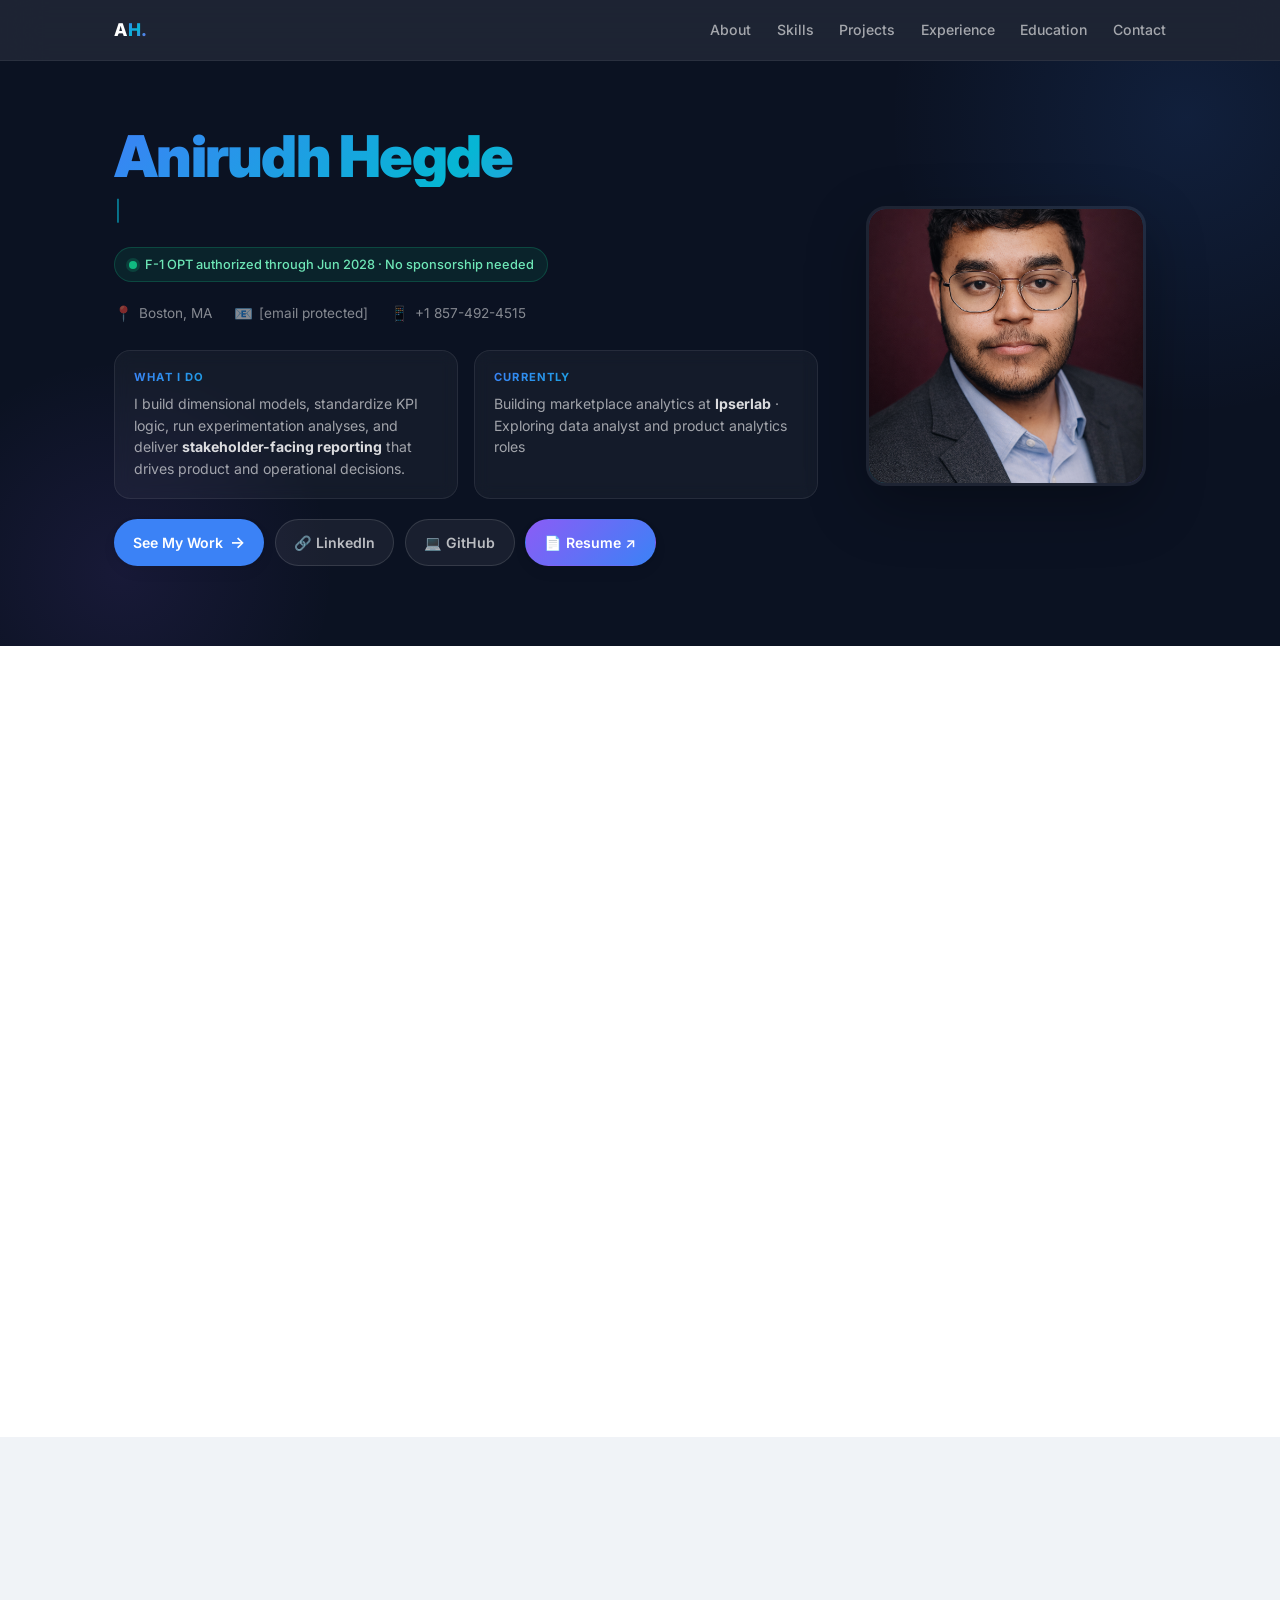
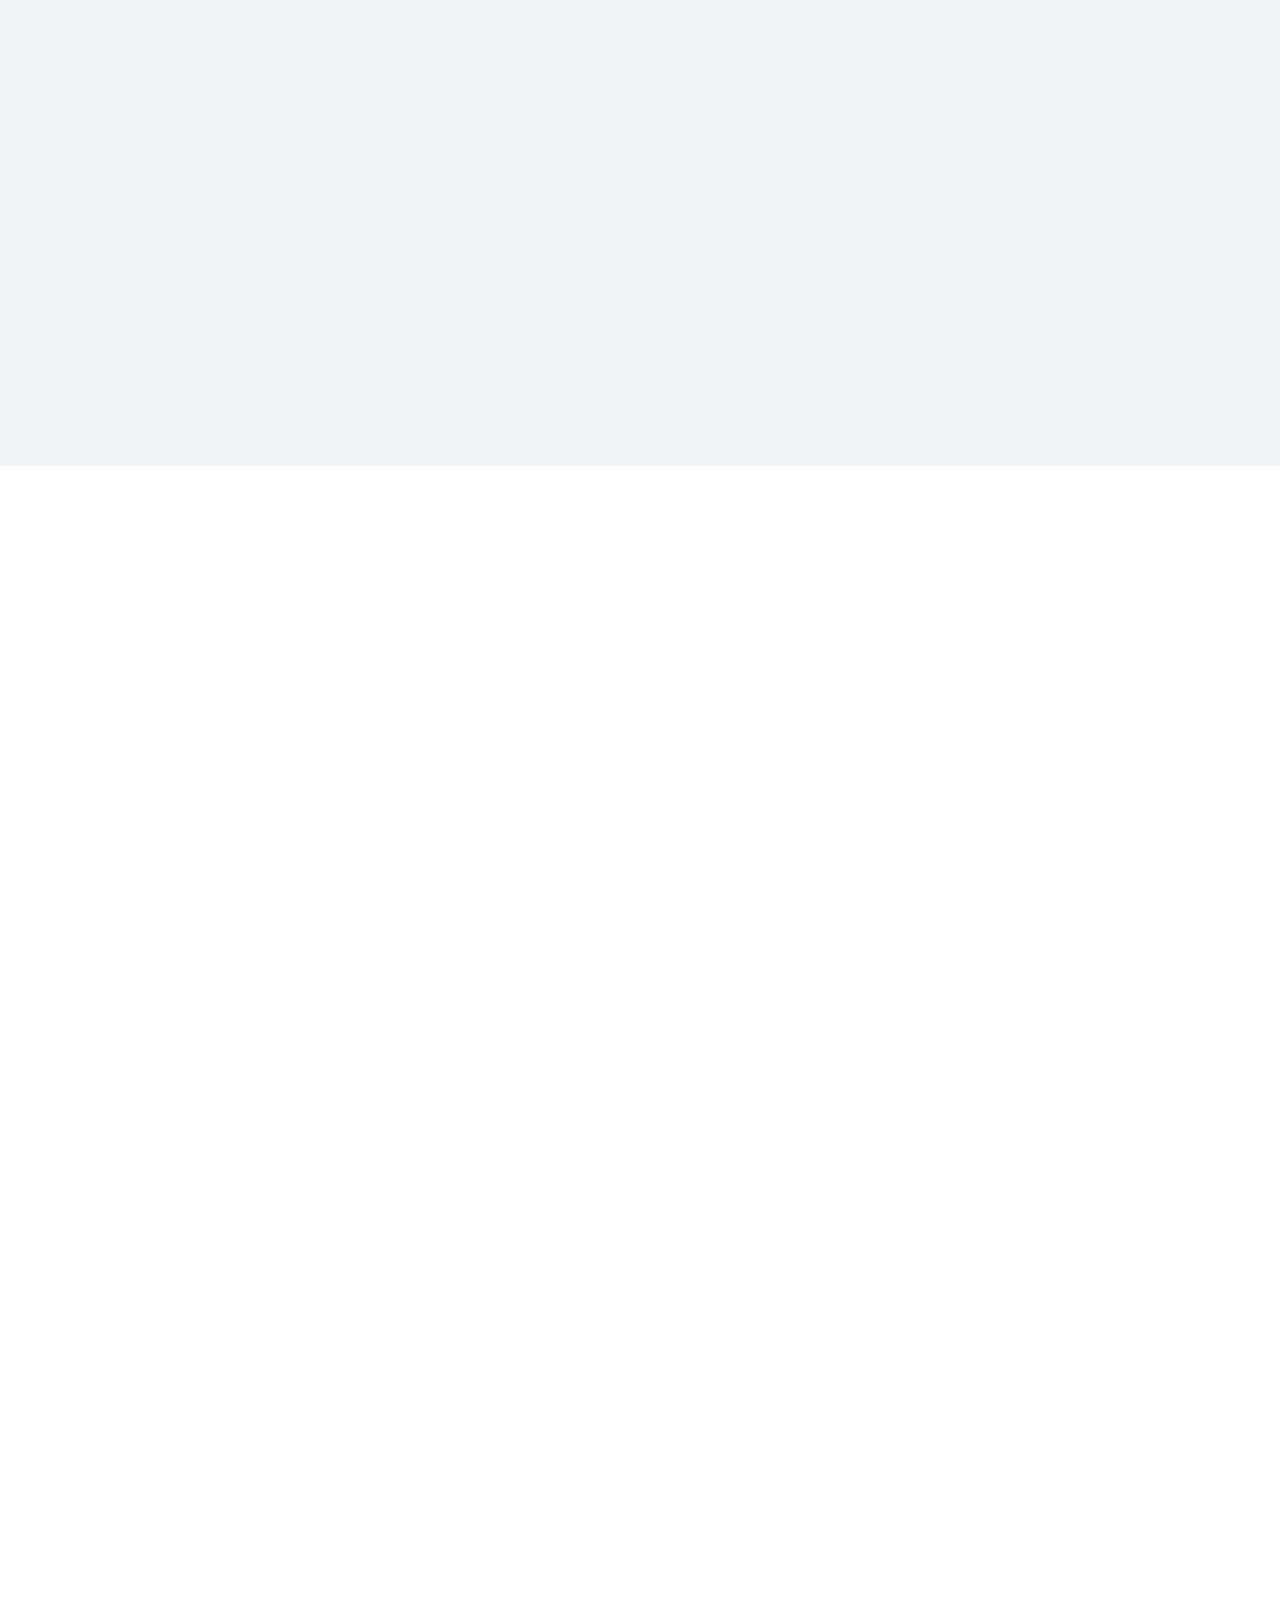
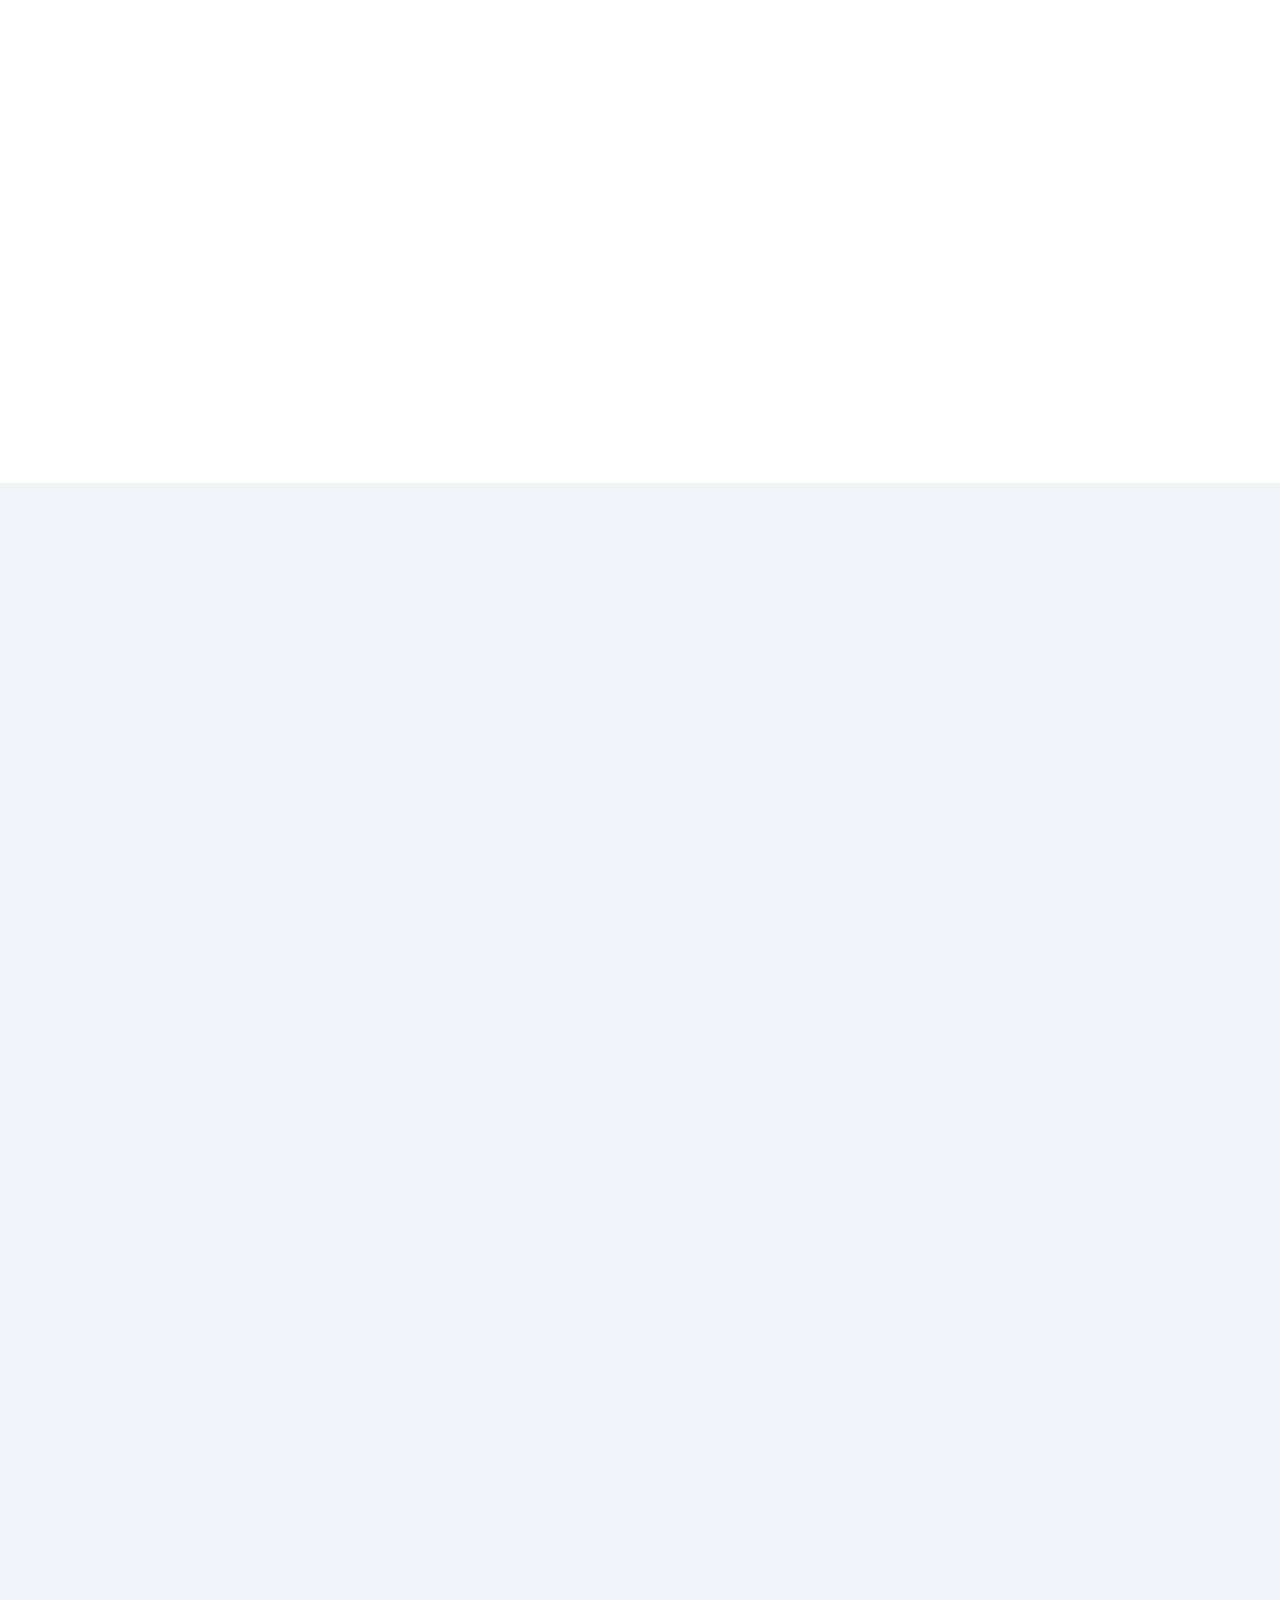
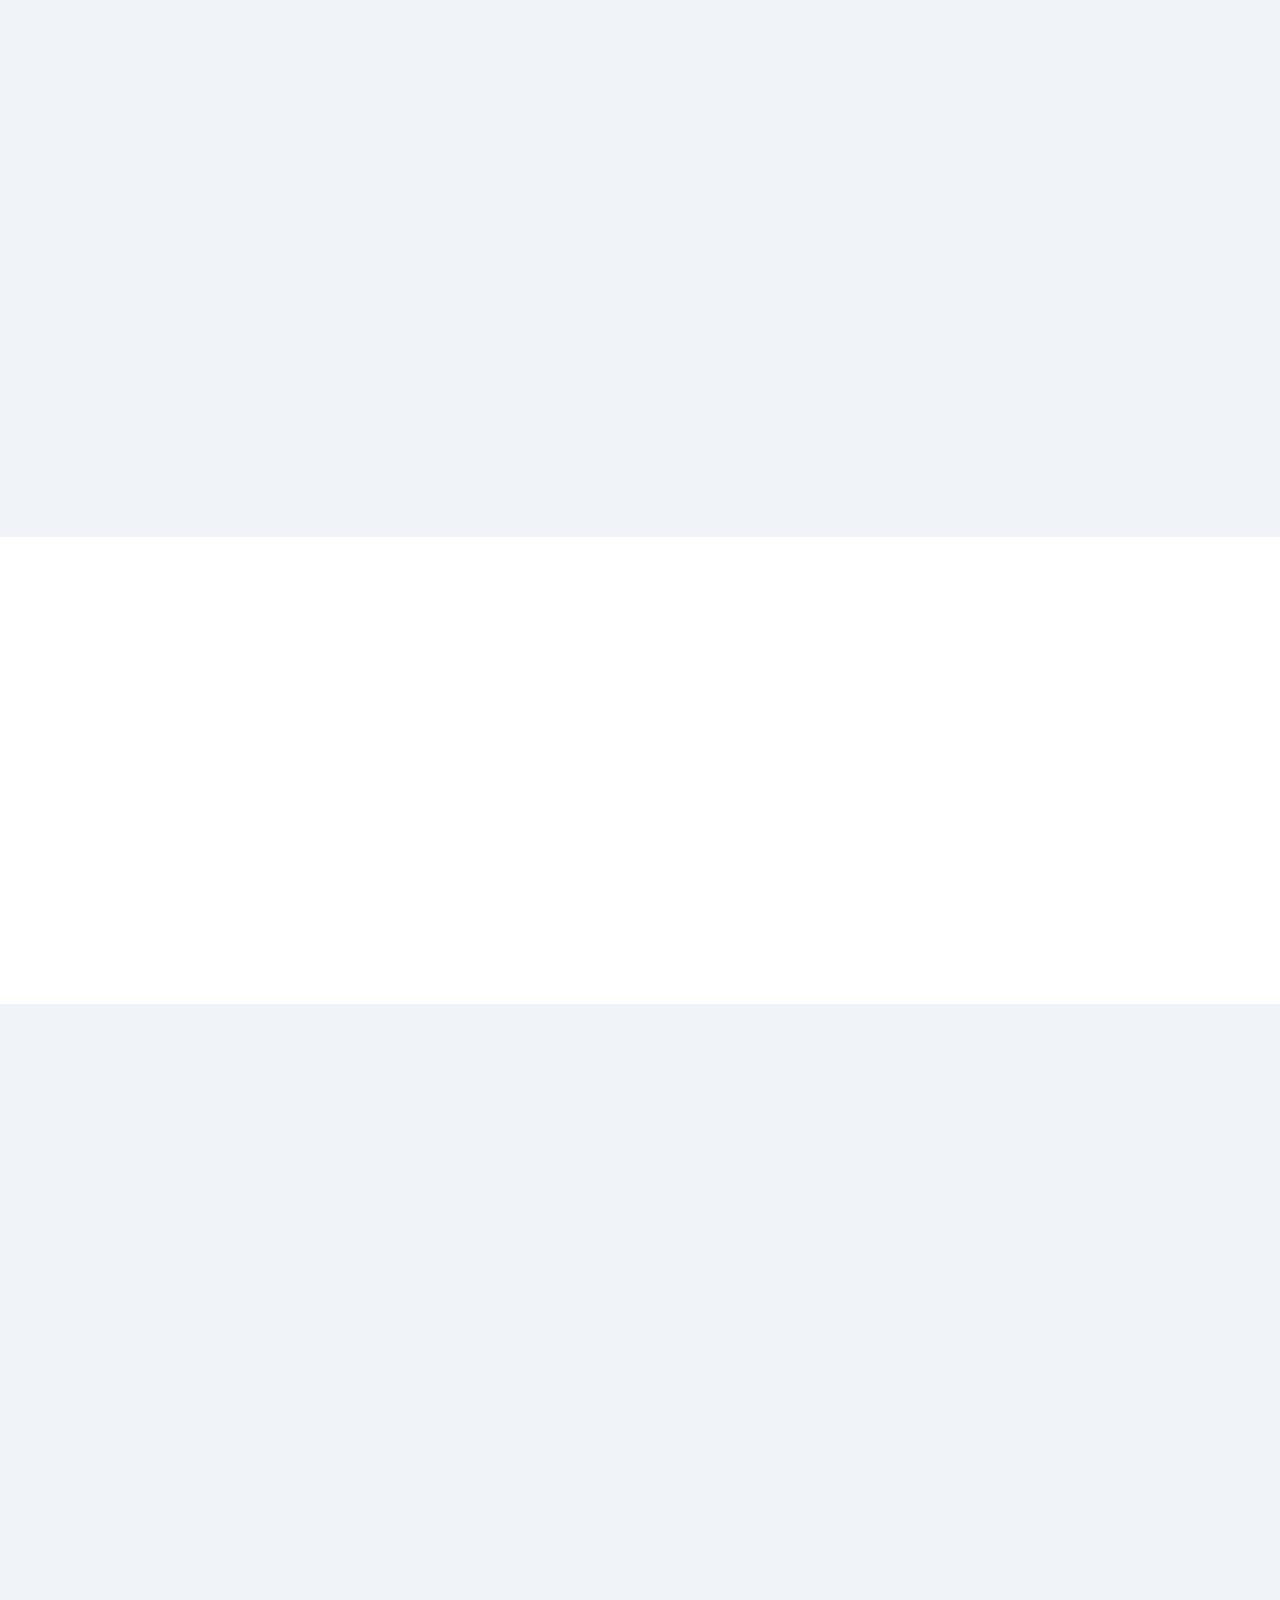
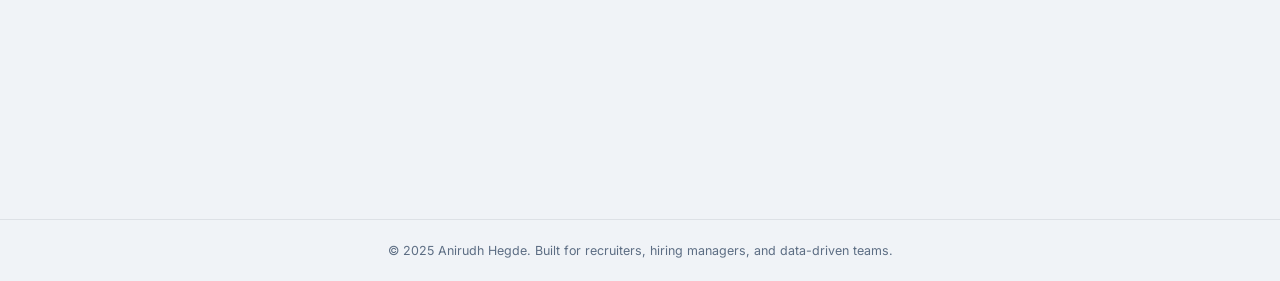
==== commit ec434e55: "Added new project in the Portfolio" ====
--- a/index.html
+++ b/index.html
@@ -50,7 +50,7 @@
           <div class="opt-badge"><span class="opt-dot"></span>F-1 OPT authorized through Jun 2028 · No sponsorship needed</div>
           <div class="hero-meta">
             <span class="hero-meta-item"><span class="icon">📍</span> Boston, MA</span>
-            <span class="hero-meta-item"><span class="icon">📧</span> <a href="mailto:anirudh.hegde07@gmail.com">anirudh.hegde07@gmail.com</a></span>
+            <span class="hero-meta-item"><span class="icon">📧</span> <a href="/cdn-cgi/l/email-protection#5736393e2522333f793f32303332676017303a363e3b7934383a"><span class="__cf_email__" data-cfemail="7d1c13140f0819155315181a19184d4a3d1a101c1411531e1210">[email&#160;protected]</span></a></span>
             <span class="hero-meta-item"><span class="icon">📱</span> <a href="tel:+18574924515">+1 857-492-4515</a></span>
           </div>
           <div class="hero-mini">
@@ -183,7 +183,7 @@
           <div><div class="case-label">Business Problem</div><h3 class="case-title">AI SaaS Retention &amp; Competitive Intelligence Platform</h3><p class="case-text">Understand why AI SaaS products lose users in the first month and identify what separates long-term power users from churned ones, using real behavioral data at scale.</p></div>
           <div><div class="case-label">What I Built</div><p class="case-text">An end-to-end analytics platform with a layered PostgreSQL warehouse (raw to staging to marts) modeled with dbt Core, ingesting 500K+ Yelp events and Product Hunt API data. Developed survival analysis and churn prediction served through an interactive Streamlit dashboard.</p></div>
           <div class="case-metrics"><div class="case-metric"><span class="case-metric-label">Data</span><span class="case-metric-value">500K+ events</span></div><div class="case-metric"><span class="case-metric-label">Finding</span><span class="case-metric-value">70% month-1 churn</span></div><div class="case-metric"><span class="case-metric-label">Model</span><span class="case-metric-value">XGBoost, 0.71 AUC</span></div><div class="case-metric"><span class="case-metric-label">Tech</span><span class="case-metric-value">dbt, PostgreSQL, Python</span></div></div>
-          <div class="case-footer"><span>dbt Core · CI/CD · Survival Analysis · Churn Prediction</span><div class="case-links"><a class="case-link" href="https://github.com/AnirudhHegde20/AI-Product-Retention-Analytics.git" target="_blank" rel="noopener">GitHub</a></div></div>
+          <div class="case-footer"><span>dbt Core · CI/CD · Survival Analysis · Churn Prediction</span><div class="case-links"><a class="case-link" href="./case-studies/ai-saas-retention.html">Case Study</a><a class="case-link" href="https://github.com/AnirudhHegde20/AI-Product-Retention-Analytics.git" target="_blank" rel="noopener">GitHub</a></div></div>
         </div>
 
         <!-- E-commerce -->
@@ -296,7 +296,7 @@
           <div class="field"><label for="c-msg">Message</label><textarea id="c-msg" placeholder="Your message…"></textarea></div>
           <button class="btn btn-primary" onclick="handleContact()" style="width:100%;justify-content:center">Send Message</button>
           <p id="contact-ok" style="display:none;margin-top:.8rem;color:#0f7b5f;font-size:.88rem;font-weight:500">Thanks! Your message has been sent.</p>
-          <div class="contact-footer"><span>Prefer direct contact?</span><div class="social-links"><a href="mailto:anirudh.hegde07@gmail.com" title="Email">📧</a><a href="https://www.linkedin.com/in/anirudhhegde1997/" target="_blank" rel="noopener" title="LinkedIn">🔗</a><a href="https://github.com/AnirudhHegde20" target="_blank" rel="noopener" title="GitHub">💻</a></div></div>
+          <div class="contact-footer"><span>Prefer direct contact?</span><div class="social-links"><a href="/cdn-cgi/l/email-protection#3756595e4542535f195f52505352070077505a565e5b1954585a" title="Email">📧</a><a href="https://www.linkedin.com/in/anirudhhegde1997/" target="_blank" rel="noopener" title="LinkedIn">🔗</a><a href="https://github.com/AnirudhHegde20" target="_blank" rel="noopener" title="GitHub">💻</a></div></div>
         </div>
       </div>
     </div>
@@ -305,12 +305,6 @@
   <footer><div class="container">&copy; <span id="year">2025</span> Anirudh Hegde. Built for recruiters, hiring managers, and data-driven teams.</div></footer>
 </div>
 
-<script>
+<script data-cfasync="false" src="/cdn-cgi/scripts/5c5dd728/cloudflare-static/email-decode.min.js"></script><script>
 var roles=['Data Analyst','Product Analyst','Growth Analyst','Analytics Engineer'],ri=0,ci=0,del=false,el=document.getElementById('typed-role');
-function tl(){var w=roles[ri];if(!del){el.textContent=w.slice(0,ci+1);ci++;if(ci===w.length){del=true;setTimeout(tl,1800);return;}setTimeout(tl,90);}else{el.textContent=w.slice(0,ci-1);ci--;if(ci===0){del=false;ri=(ri+1)%roles.length;setTimeout(tl,400);return;}setTimeout(tl,50);}}
-tl();
-function handleContact(){document.getElementById('contact-ok').style.display='block';}
-</script>
-<script src="app.js"></script>
-</body>
-</html>+function tl(){var w=roles[ri];if(!del){el.textContent=w.slice(0,ci+1);ci++;if(ci===w.length){del=true;setTimeout(tl,1800);return;
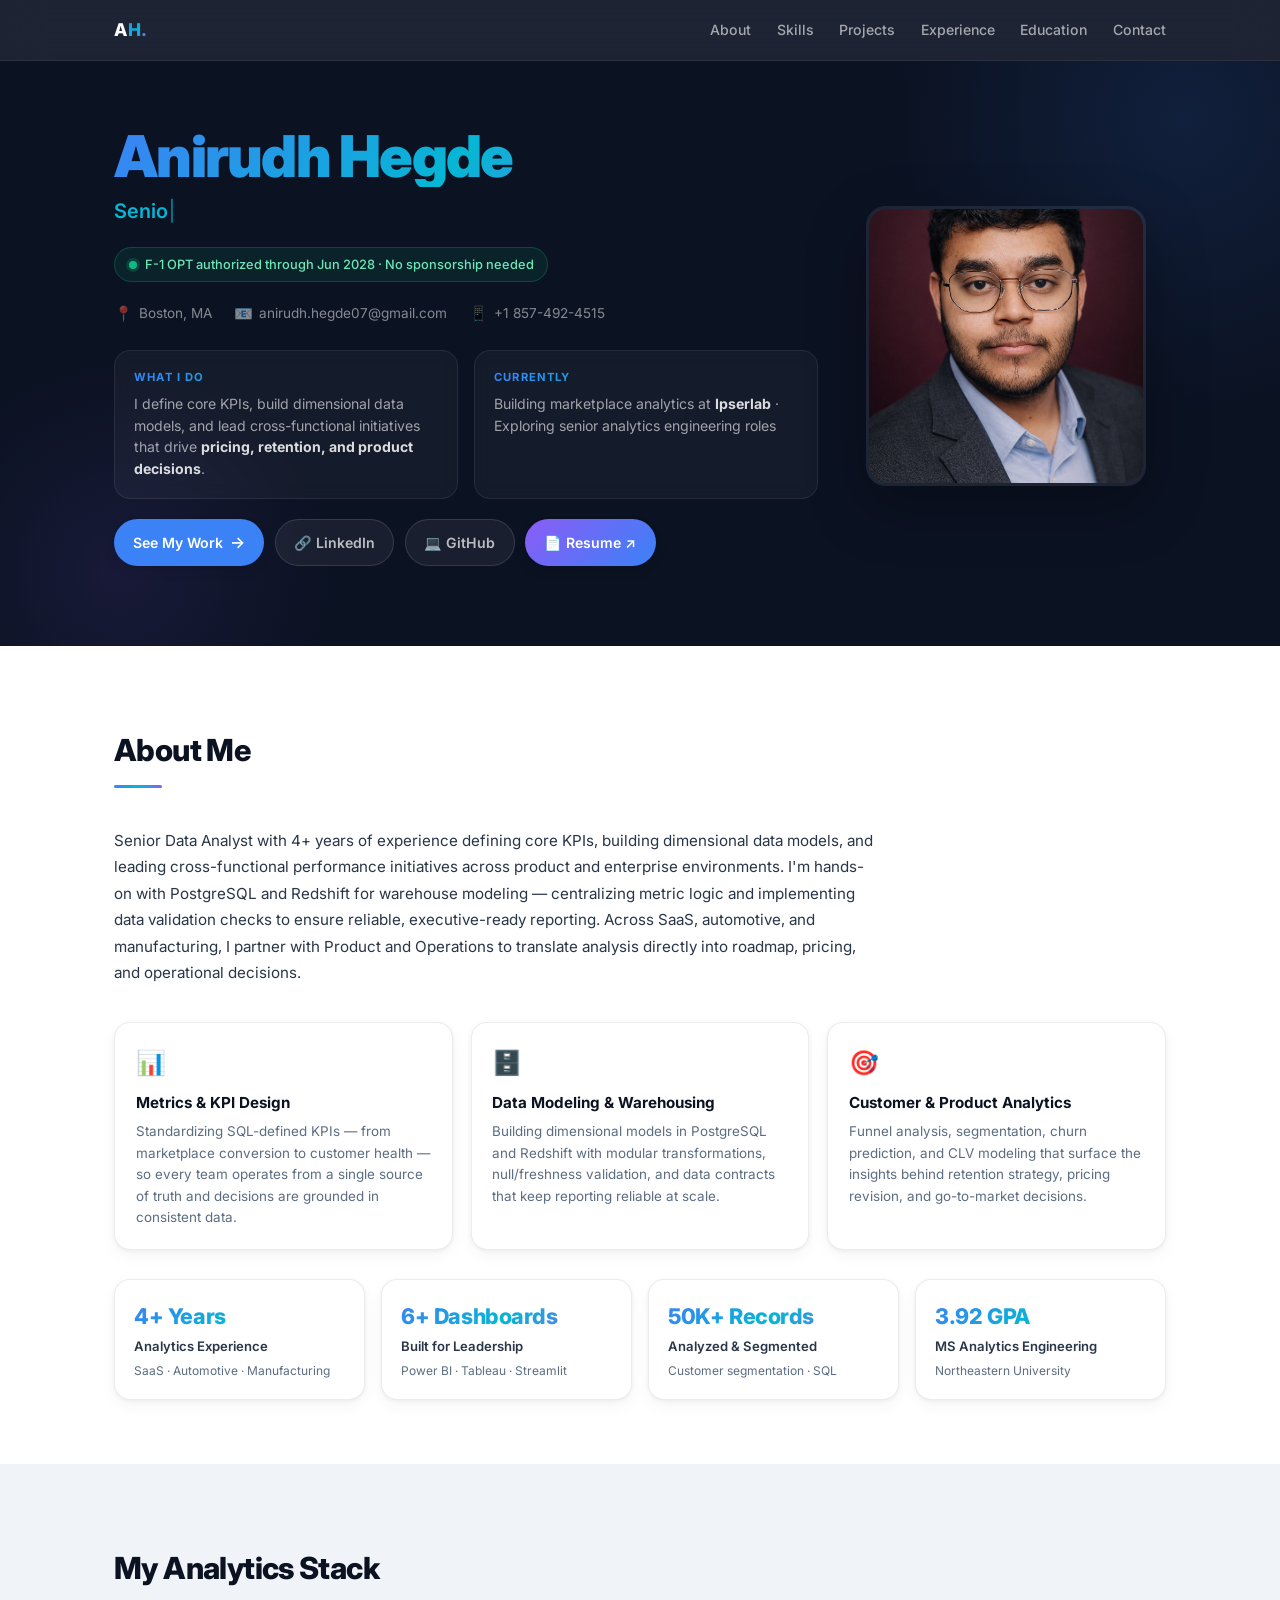
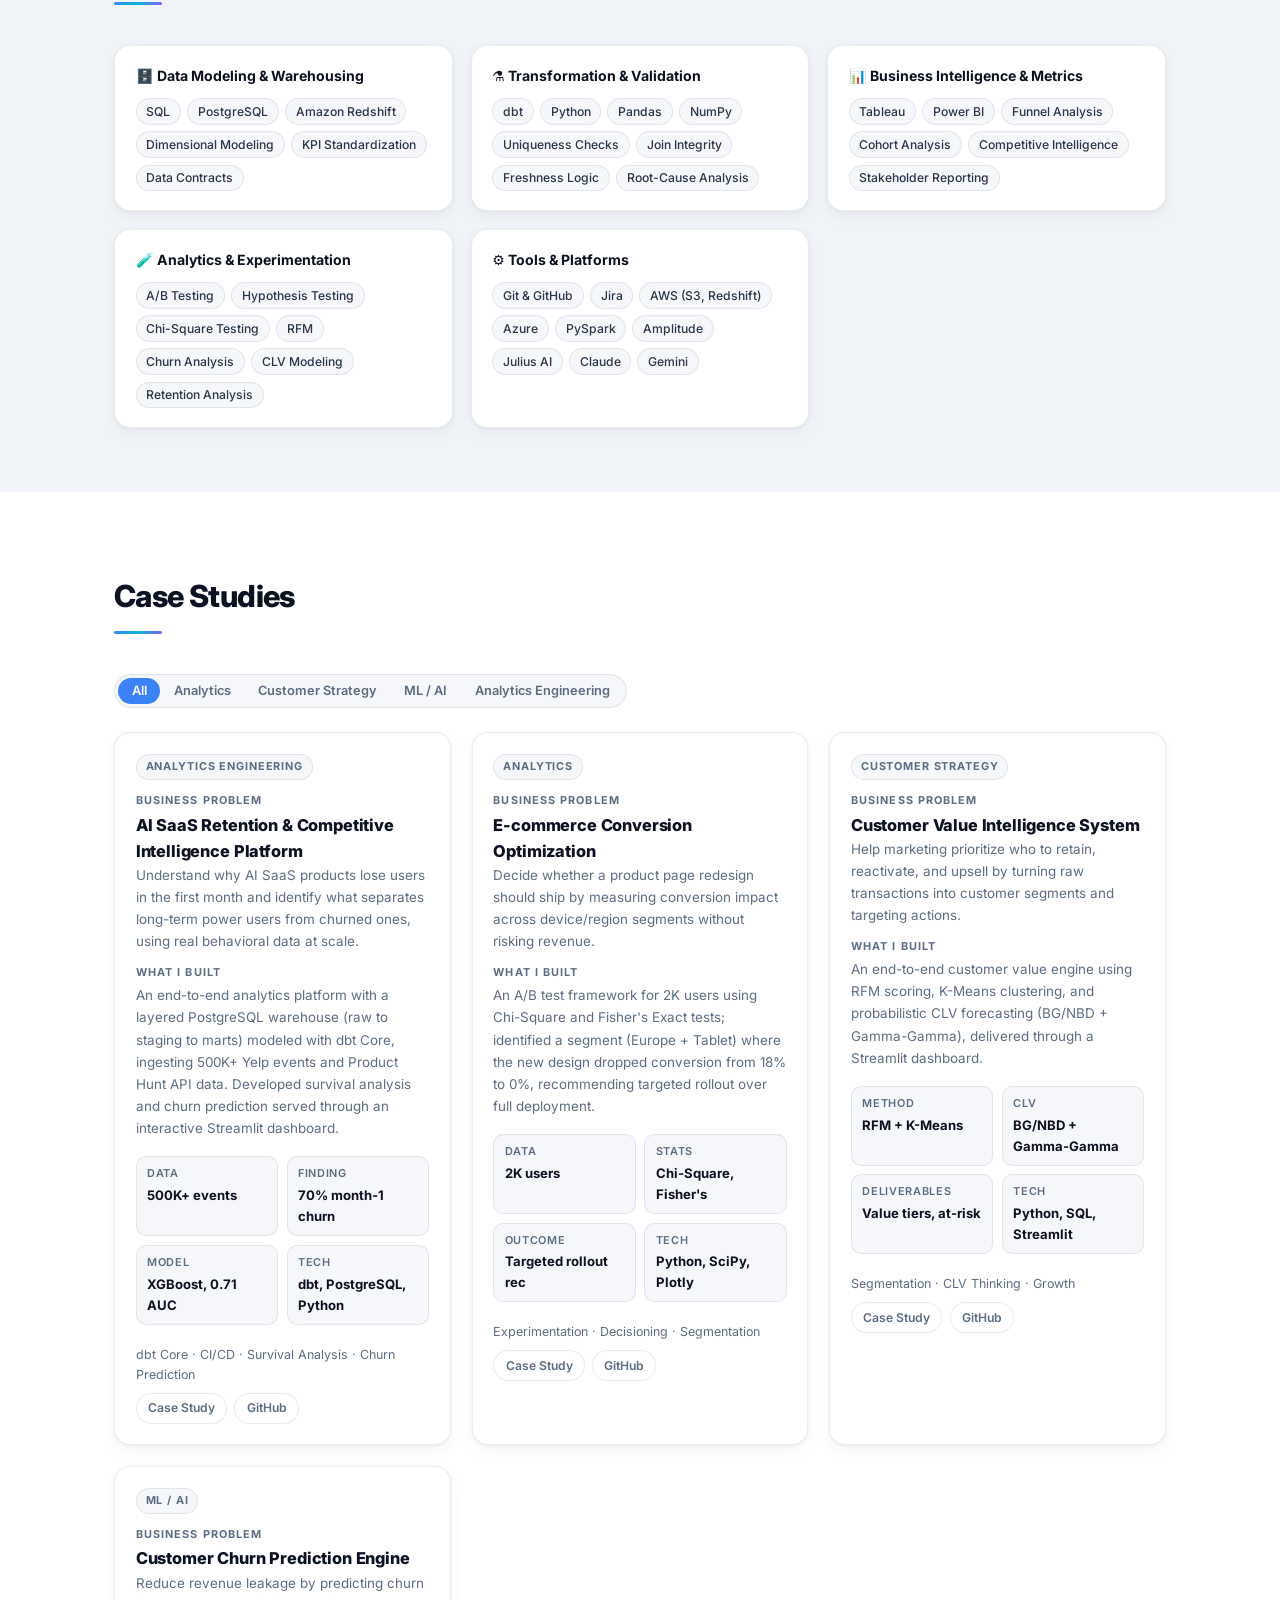
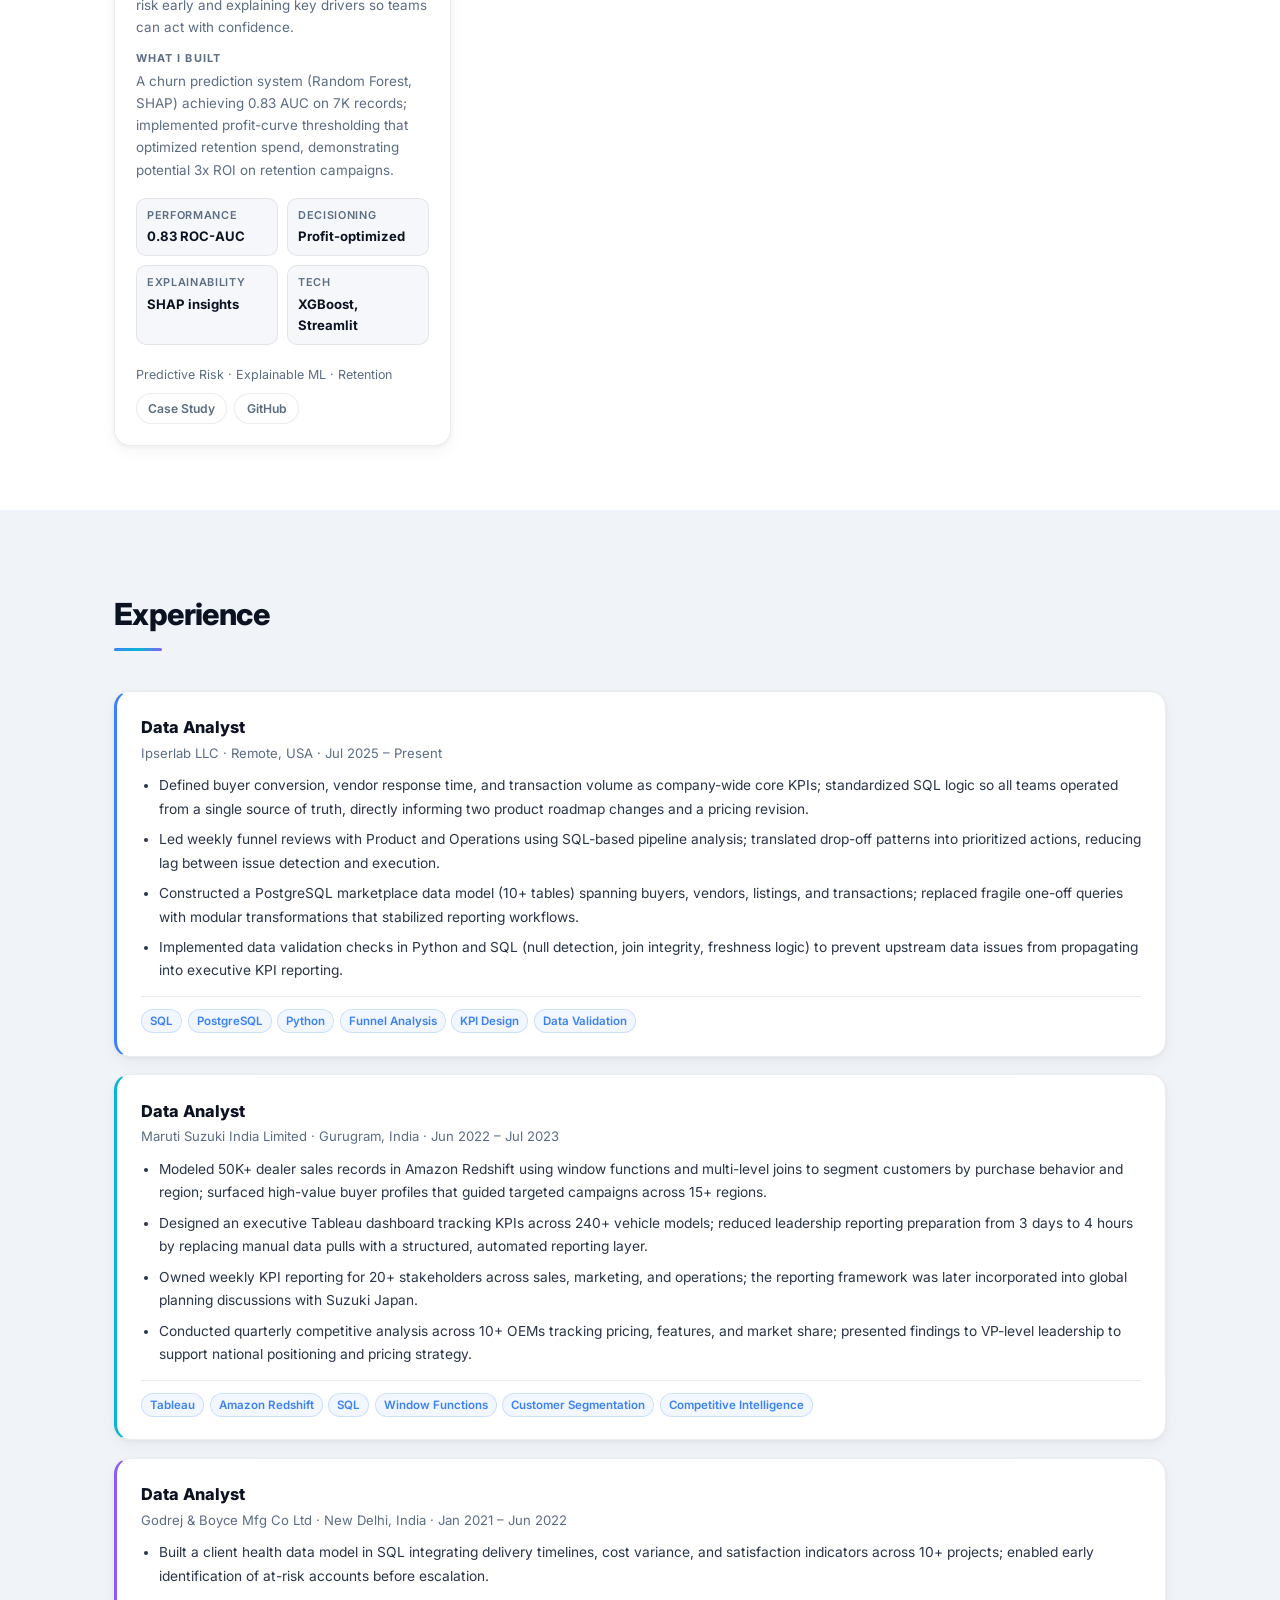
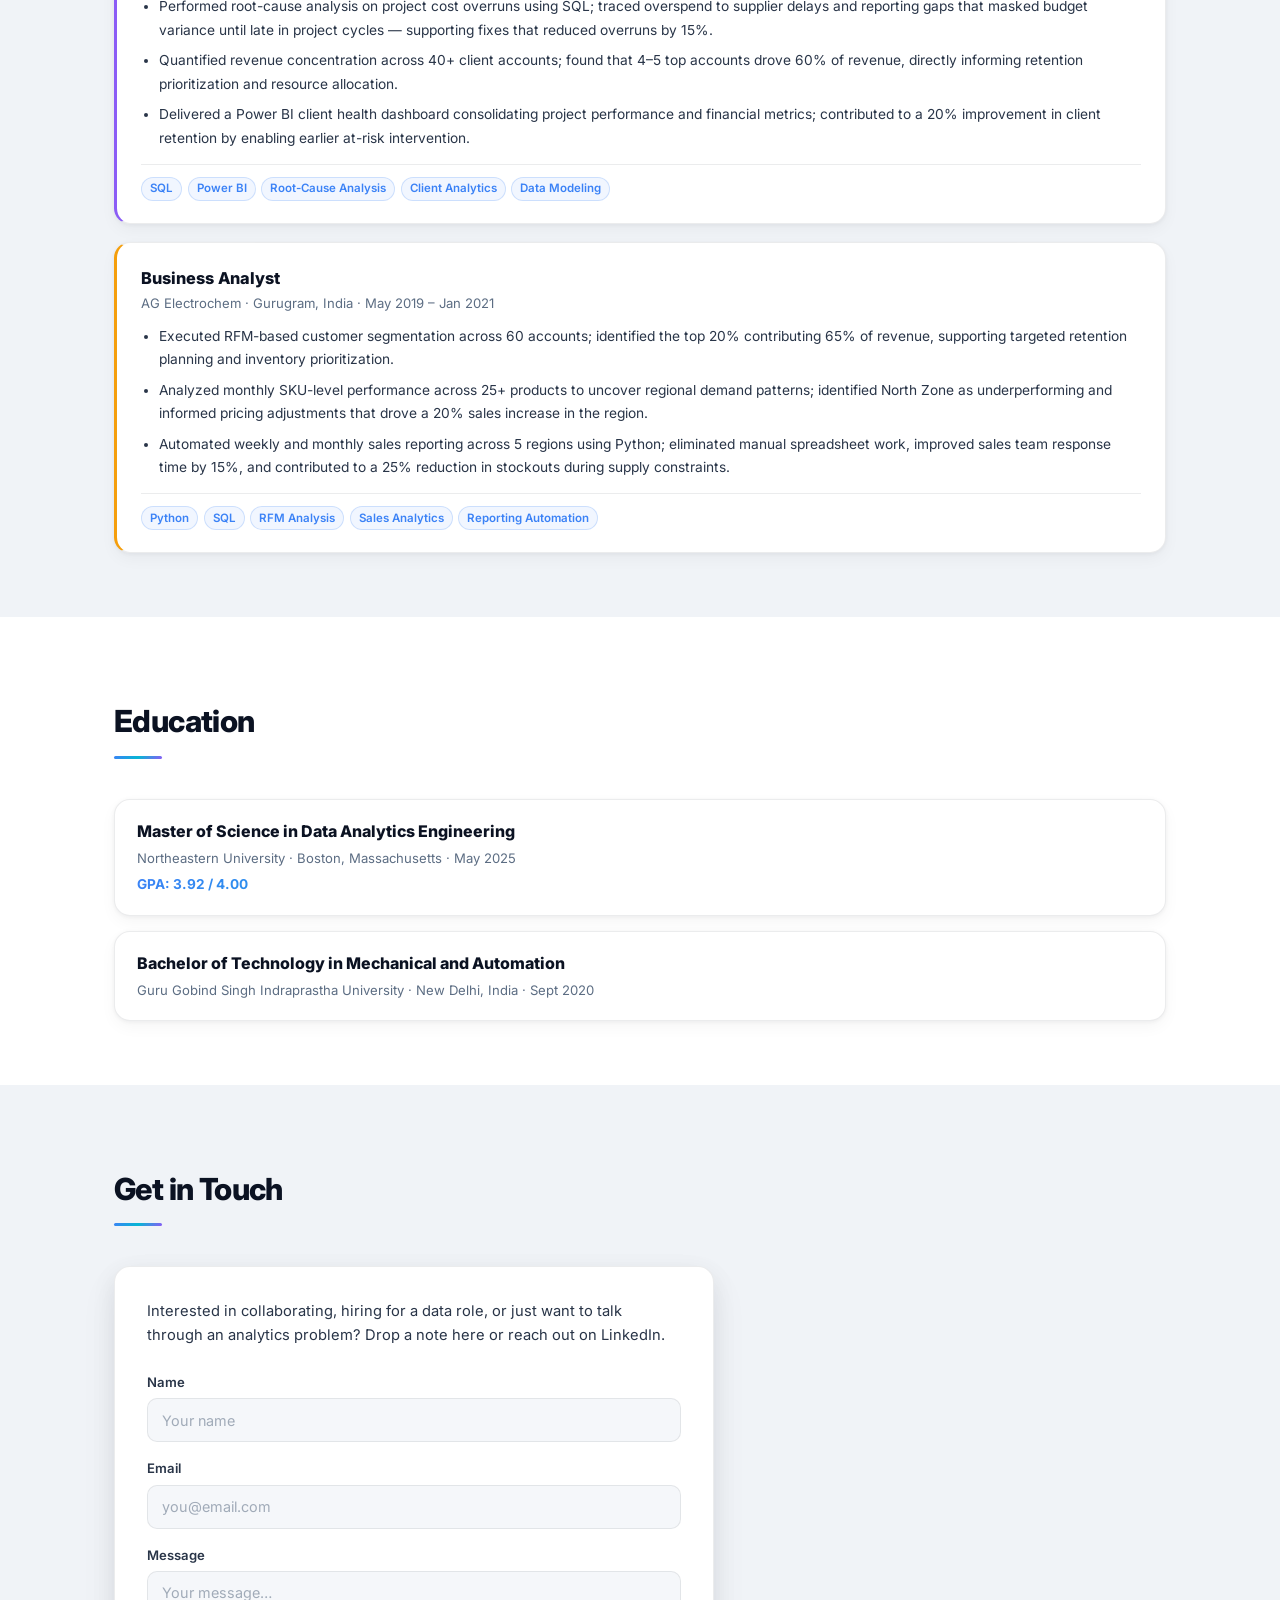
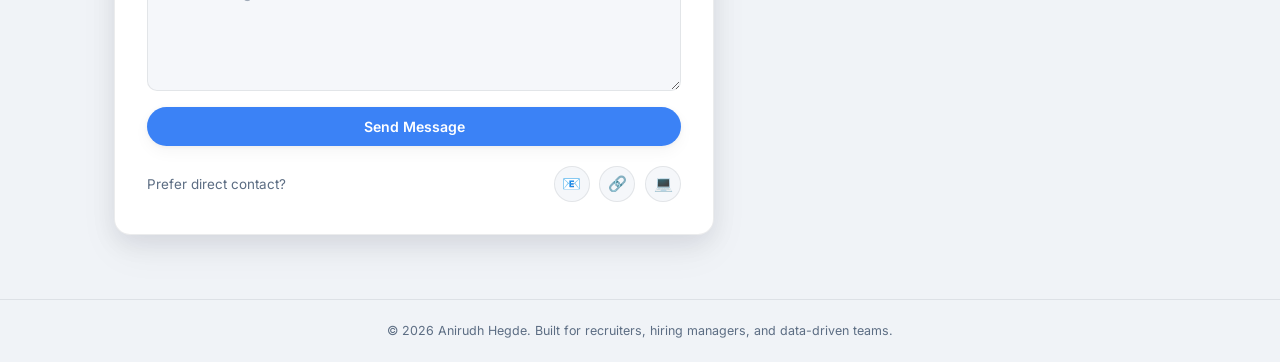
==== commit 441d338b: "updated the code" ====
--- a/index.html
+++ b/index.html
@@ -3,8 +3,8 @@
 <head>
   <meta charset="UTF-8" />
   <meta name="viewport" content="width=device-width, initial-scale=1.0" />
-  <title>Anirudh Hegde | Data Analyst | Product & Growth Analytics</title>
-  <meta name="description" content="Data Analyst with 4+ years of experience turning raw data into business decisions across SaaS, automotive, and manufacturing. Core strengths in dimensional modeling, KPI standardization, funnel analysis, experimentation, and stakeholder-facing reporting." />
+  <title>Anirudh Hegde | Senior Data Analyst | Analytics Engineering</title>
+  <meta name="description" content="Senior Data Analyst with 4+ years defining core KPIs, building dimensional data models, and leading cross-functional performance initiatives across product and enterprise environments." />
   <link rel="preconnect" href="https://fonts.googleapis.com" />
   <link rel="preconnect" href="https://fonts.gstatic.com" crossorigin />
   <link href="https://fonts.googleapis.com/css2?family=Inter:wght@400;500;600;700;800;900&display=swap" rel="stylesheet" />
@@ -50,17 +50,17 @@
           <div class="opt-badge"><span class="opt-dot"></span>F-1 OPT authorized through Jun 2028 · No sponsorship needed</div>
           <div class="hero-meta">
             <span class="hero-meta-item"><span class="icon">📍</span> Boston, MA</span>
-            <span class="hero-meta-item"><span class="icon">📧</span> <a href="/cdn-cgi/l/email-protection#5736393e2522333f793f32303332676017303a363e3b7934383a"><span class="__cf_email__" data-cfemail="7d1c13140f0819155315181a19184d4a3d1a101c1411531e1210">[email&#160;protected]</span></a></span>
+            <span class="hero-meta-item"><span class="icon">📧</span> <a href="mailto:anirudh.hegde07@gmail.com">anirudh.hegde07@gmail.com</a></span>
             <span class="hero-meta-item"><span class="icon">📱</span> <a href="tel:+18574924515">+1 857-492-4515</a></span>
           </div>
           <div class="hero-mini">
             <div class="mini-card">
               <div class="mini-title">What I Do</div>
-              <div class="mini-text">I build dimensional models, standardize KPI logic, run experimentation analyses, and deliver <strong>stakeholder-facing reporting</strong> that drives product and operational decisions.</div>
+              <div class="mini-text">I define core KPIs, build dimensional data models, and lead cross-functional initiatives that drive <strong>pricing, retention, and product decisions</strong>.</div>
             </div>
             <div class="mini-card">
               <div class="mini-title">Currently</div>
-              <div class="mini-text">Building marketplace analytics at <strong>Ipserlab</strong> · Exploring data analyst and product analytics roles</div>
+              <div class="mini-text">Building marketplace analytics at <strong>Ipserlab</strong> · Exploring senior analytics engineering roles</div>
             </div>
           </div>
           <div class="hero-actions" style="margin-top:1.3rem">
@@ -81,16 +81,16 @@
   <section id="about">
     <div class="container">
       <div class="section-header reveal"><h2 class="section-title">About Me</h2><div class="section-underline"></div></div>
-      <p class="about-text reveal">Data Analyst with 4+ years of experience turning raw data into business decisions across SaaS, automotive, and manufacturing. Core strengths in dimensional modeling, KPI standardization, funnel analysis, experimentation, and stakeholder-facing reporting using PostgreSQL, Redshift, dbt Core, Python, and SQL-based data validation. I partner with Product and Operations teams to translate analysis directly into roadmap, pricing, and operational decisions.</p>
+      <p class="about-text reveal">Senior Data Analyst with 4+ years of experience defining core KPIs, building dimensional data models, and leading cross-functional performance initiatives across product and enterprise environments. I'm hands-on with PostgreSQL and Redshift for warehouse modeling — centralizing metric logic and implementing data validation checks to ensure reliable, executive-ready reporting. Across SaaS, automotive, and manufacturing, I partner with Product and Operations to translate analysis directly into roadmap, pricing, and operational decisions.</p>
       <div class="about-values reveal">
-        <div class="value-card"><span class="value-icon">📊</span><h3 class="value-title">KPI Standardization &amp; Reporting</h3><p class="value-text">Standardizing SQL-defined KPIs so every team operates from a single source of truth. Building executive dashboards in Tableau and Power BI that replace manual data pulls with automated reporting layers.</p></div>
-        <div class="value-card"><span class="value-icon">🗄️</span><h3 class="value-title">Data Modeling &amp; Warehousing</h3><p class="value-text">Building dimensional models in PostgreSQL and Redshift with dbt Core, modular transformations, and data quality checks that keep reporting reliable at scale.</p></div>
-        <div class="value-card"><span class="value-icon">🎯</span><h3 class="value-title">Product &amp; Growth Analytics</h3><p class="value-text">Funnel analysis, A/B testing, cohort analysis, churn prediction, and RFM segmentation that surface the insights behind retention strategy, pricing revision, and product decisions.</p></div>
+        <div class="value-card"><span class="value-icon">📊</span><h3 class="value-title">Metrics &amp; KPI Design</h3><p class="value-text">Standardizing SQL-defined KPIs — from marketplace conversion to customer health — so every team operates from a single source of truth and decisions are grounded in consistent data.</p></div>
+        <div class="value-card"><span class="value-icon">🗄️</span><h3 class="value-title">Data Modeling &amp; Warehousing</h3><p class="value-text">Building dimensional models in PostgreSQL and Redshift with modular transformations, null/freshness validation, and data contracts that keep reporting reliable at scale.</p></div>
+        <div class="value-card"><span class="value-icon">🎯</span><h3 class="value-title">Customer &amp; Product Analytics</h3><p class="value-text">Funnel analysis, segmentation, churn prediction, and CLV modeling that surface the insights behind retention strategy, pricing revision, and go-to-market decisions.</p></div>
       </div>
       <div class="about-metrics reveal">
         <div class="metric-card"><div class="metric-value">4+ Years</div><div class="metric-label">Analytics Experience</div><div class="metric-tag">SaaS · Automotive · Manufacturing</div></div>
         <div class="metric-card"><div class="metric-value">6+ Dashboards</div><div class="metric-label">Built for Leadership</div><div class="metric-tag">Power BI · Tableau · Streamlit</div></div>
-        <div class="metric-card"><div class="metric-value">500K+ Events</div><div class="metric-label">Modeled &amp; Analyzed</div><div class="metric-tag">dbt Core · PostgreSQL · Redshift</div></div>
+        <div class="metric-card"><div class="metric-value">50K+ Records</div><div class="metric-label">Analyzed &amp; Segmented</div><div class="metric-tag">Customer segmentation · SQL</div></div>
         <div class="metric-card"><div class="metric-value">3.92 GPA</div><div class="metric-label">MS Analytics Engineering</div><div class="metric-tag">Northeastern University</div></div>
       </div>
     </div>
@@ -103,35 +103,39 @@
       <div class="skills-grid reveal">
 
         <div class="skill-block">
-          <div class="skill-heading">🗄️ Data Warehousing &amp; Modeling</div>
+          <div class="skill-heading">🗄️ Data Modeling &amp; Warehousing</div>
           <div class="skill-chips">
             <span class="chip">SQL</span>
             <span class="chip">PostgreSQL</span>
             <span class="chip">Amazon Redshift</span>
             <span class="chip">Dimensional Modeling</span>
-            <span class="chip">dbt Core</span>
-          </div>
-        </div>
-
-        <div class="skill-block">
-          <div class="skill-heading">⚗️ Analytics &amp; Validation</div>
-          <div class="skill-chips">
+            <span class="chip">KPI Standardization</span>
+            <span class="chip">Data Contracts</span>
+          </div>
+        </div>
+
+        <div class="skill-block">
+          <div class="skill-heading">⚗️ Transformation &amp; Validation</div>
+          <div class="skill-chips">
+            <span class="chip">dbt</span>
             <span class="chip">Python</span>
             <span class="chip">Pandas</span>
             <span class="chip">NumPy</span>
-            <span class="chip">Data Quality Testing</span>
-            <span class="chip">KPI Standardization</span>
+            <span class="chip">Uniqueness Checks</span>
+            <span class="chip">Join Integrity</span>
+            <span class="chip">Freshness Logic</span>
             <span class="chip">Root-Cause Analysis</span>
           </div>
         </div>
 
         <div class="skill-block">
-          <div class="skill-heading">📊 BI &amp; Product Analytics</div>
+          <div class="skill-heading">📊 Business Intelligence &amp; Metrics</div>
           <div class="skill-chips">
             <span class="chip">Tableau</span>
             <span class="chip">Power BI</span>
             <span class="chip">Funnel Analysis</span>
             <span class="chip">Cohort Analysis</span>
+            <span class="chip">Competitive Intelligence</span>
             <span class="chip">Stakeholder Reporting</span>
           </div>
         </div>
@@ -152,11 +156,15 @@
         <div class="skill-block">
           <div class="skill-heading">⚙️ Tools &amp; Platforms</div>
           <div class="skill-chips">
-            <span class="chip">Git</span>
-            <span class="chip">GitHub Actions</span>
-            <span class="chip">Streamlit</span>
+            <span class="chip">Git &amp; GitHub</span>
             <span class="chip">Jira</span>
             <span class="chip">AWS (S3, Redshift)</span>
+            <span class="chip">Azure</span>
+            <span class="chip">PySpark</span>
+            <span class="chip">Amplitude</span>
+            <span class="chip">Julius AI</span>
+            <span class="chip">Claude</span>
+            <span class="chip">Gemini</span>
           </div>
         </div>
 
@@ -176,8 +184,7 @@
         <button class="case-pill" data-filter="ae">Analytics Engineering</button>
       </div>
       <div class="case-grid reveal">
-
-        <!-- AI SaaS Project - NEW -->
+        <!-- ADDED: AI SaaS Project -->
         <div class="case-card" data-type="ae" data-search="ai saas retention competitive intelligence dbt postgresql warehouse churn survival kaplan meier xgboost streamlit github actions ci cd analytics engineering">
           <span class="case-tag">Analytics Engineering</span>
           <div><div class="case-label">Business Problem</div><h3 class="case-title">AI SaaS Retention &amp; Competitive Intelligence Platform</h3><p class="case-text">Understand why AI SaaS products lose users in the first month and identify what separates long-term power users from churned ones, using real behavioral data at scale.</p></div>
@@ -185,8 +192,7 @@
           <div class="case-metrics"><div class="case-metric"><span class="case-metric-label">Data</span><span class="case-metric-value">500K+ events</span></div><div class="case-metric"><span class="case-metric-label">Finding</span><span class="case-metric-value">70% month-1 churn</span></div><div class="case-metric"><span class="case-metric-label">Model</span><span class="case-metric-value">XGBoost, 0.71 AUC</span></div><div class="case-metric"><span class="case-metric-label">Tech</span><span class="case-metric-value">dbt, PostgreSQL, Python</span></div></div>
           <div class="case-footer"><span>dbt Core · CI/CD · Survival Analysis · Churn Prediction</span><div class="case-links"><a class="case-link" href="./case-studies/ai-saas-retention.html">Case Study</a><a class="case-link" href="https://github.com/AnirudhHegde20/AI-Product-Retention-Analytics.git" target="_blank" rel="noopener">GitHub</a></div></div>
         </div>
-
-        <!-- E-commerce -->
+        <!-- END ADDED -->
         <div class="case-card" data-type="analytics" data-search="ecommerce conversion ab testing chi-square fisher analytics python scipy plotly segmentation experimentation">
           <span class="case-tag">Analytics</span>
           <div><div class="case-label">Business Problem</div><h3 class="case-title">E-commerce Conversion Optimization</h3><p class="case-text">Decide whether a product page redesign should ship by measuring conversion impact across device/region segments without risking revenue.</p></div>
@@ -194,8 +200,6 @@
           <div class="case-metrics"><div class="case-metric"><span class="case-metric-label">Data</span><span class="case-metric-value">2K users</span></div><div class="case-metric"><span class="case-metric-label">Stats</span><span class="case-metric-value">Chi-Square, Fisher's</span></div><div class="case-metric"><span class="case-metric-label">Outcome</span><span class="case-metric-value">Targeted rollout rec</span></div><div class="case-metric"><span class="case-metric-label">Tech</span><span class="case-metric-value">Python, SciPy, Plotly</span></div></div>
           <div class="case-footer"><span>Experimentation · Decisioning · Segmentation</span><div class="case-links"><a class="case-link" href="./case-studies/ecommerce-conversion.html">Case Study</a><a class="case-link" href="https://github.com/AnirudhHegde20/Improving-Conversion-on-an-E-commerce-Product-Page/tree/main" target="_blank" rel="noopener">GitHub</a></div></div>
         </div>
-
-        <!-- Customer Value -->
         <div class="case-card" data-type="customer" data-search="customer value clv rfm segmentation k-means clustering bg/nbd gamma streamlit retention marketing">
           <span class="case-tag">Customer Strategy</span>
           <div><div class="case-label">Business Problem</div><h3 class="case-title">Customer Value Intelligence System</h3><p class="case-text">Help marketing prioritize who to retain, reactivate, and upsell by turning raw transactions into customer segments and targeting actions.</p></div>
@@ -203,8 +207,6 @@
           <div class="case-metrics"><div class="case-metric"><span class="case-metric-label">Method</span><span class="case-metric-value">RFM + K-Means</span></div><div class="case-metric"><span class="case-metric-label">CLV</span><span class="case-metric-value">BG/NBD + Gamma-Gamma</span></div><div class="case-metric"><span class="case-metric-label">Deliverables</span><span class="case-metric-value">Value tiers, at-risk</span></div><div class="case-metric"><span class="case-metric-label">Tech</span><span class="case-metric-value">Python, SQL, Streamlit</span></div></div>
           <div class="case-footer"><span>Segmentation · CLV Thinking · Growth</span><div class="case-links"><a class="case-link" href="./case-studies/customer-value-intelligence.html">Case Study</a><a class="case-link" href="https://github.com/AnirudhHegde20/Customer-Value-Intelligence-System" target="_blank" rel="noopener">GitHub</a></div></div>
         </div>
-
-        <!-- Churn Prediction -->
         <div class="case-card" data-type="ml" data-search="churn prediction machine learning random forest xgboost shap explainability retention streamlit roc auc">
           <span class="case-tag">ML / AI</span>
           <div><div class="case-label">Business Problem</div><h3 class="case-title">Customer Churn Prediction Engine</h3><p class="case-text">Reduce revenue leakage by predicting churn risk early and explaining key drivers so teams can act with confidence.</p></div>
@@ -212,7 +214,6 @@
           <div class="case-metrics"><div class="case-metric"><span class="case-metric-label">Performance</span><span class="case-metric-value">0.83 ROC-AUC</span></div><div class="case-metric"><span class="case-metric-label">Decisioning</span><span class="case-metric-value">Profit-optimized</span></div><div class="case-metric"><span class="case-metric-label">Explainability</span><span class="case-metric-value">SHAP insights</span></div><div class="case-metric"><span class="case-metric-label">Tech</span><span class="case-metric-value">XGBoost, Streamlit</span></div></div>
           <div class="case-footer"><span>Predictive Risk · Explainable ML · Retention</span><div class="case-links"><a class="case-link" href="./case-studies/telco-churn.html">Case Study</a><a class="case-link" href="https://github.com/AnirudhHegde20/Telco-Customer-Churn" target="_blank" rel="noopener">GitHub</a></div></div>
         </div>
-
       </div>
     </div>
   </section>
@@ -227,21 +228,21 @@
           <div class="exp-role">Data Analyst</div>
           <div class="exp-meta">Ipserlab LLC · Remote, USA · Jul 2025 – Present</div>
           <ul class="exp-list">
-            <li>Standardized company-wide KPI definitions for buyer conversion, vendor response time, and transaction volume in SQL, creating a single source of truth that informed two product roadmap changes and a pricing revision.</li>
-            <li>Led weekly funnel reviews with Product and Operations using SQL-based pipeline analysis; translated drop-off patterns into prioritized actions and accelerated issue resolution across the buyer journey.</li>
-            <li>Built a PostgreSQL marketplace data model across 10+ tables, replacing one-off queries with reusable transformations that stabilized reporting workflows.</li>
-            <li>Implemented data validation checks in Python and SQL (null detection, join integrity, freshness logic); prevented upstream data issues from propagating into executive KPI reporting.</li>
+            <li>Defined buyer conversion, vendor response time, and transaction volume as company-wide core KPIs; standardized SQL logic so all teams operated from a single source of truth, directly informing two product roadmap changes and a pricing revision.</li>
+            <li>Led weekly funnel reviews with Product and Operations using SQL-based pipeline analysis; translated drop-off patterns into prioritized actions, reducing lag between issue detection and execution.</li>
+            <li>Constructed a PostgreSQL marketplace data model (10+ tables) spanning buyers, vendors, listings, and transactions; replaced fragile one-off queries with modular transformations that stabilized reporting workflows.</li>
+            <li>Implemented data validation checks in Python and SQL (null detection, join integrity, freshness logic) to prevent upstream data issues from propagating into executive KPI reporting.</li>
           </ul>
-          <div class="exp-tags"><span class="chip">SQL</span><span class="chip">PostgreSQL</span><span class="chip">Python</span><span class="chip">Funnel Analysis</span><span class="chip">KPI Standardization</span><span class="chip">Data Validation</span></div>
+          <div class="exp-tags"><span class="chip">SQL</span><span class="chip">PostgreSQL</span><span class="chip">Python</span><span class="chip">Funnel Analysis</span><span class="chip">KPI Design</span><span class="chip">Data Validation</span></div>
         </div>
 
         <div class="exp-card">
           <div class="exp-role">Data Analyst</div>
-          <div class="exp-meta">Maruti Suzuki India Limited · India · Jun 2022 – Jul 2023</div>
+          <div class="exp-meta">Maruti Suzuki India Limited · Gurugram, India · Jun 2022 – Jul 2023</div>
           <ul class="exp-list">
-            <li>Modeled 50K+ dealer sales records in Amazon Redshift using window functions and multi-level joins; segmented customers by purchase behavior and region, surfacing high-value buyer profiles that guided targeted campaigns across 15+ regions.</li>
-            <li>Designed an executive Tableau dashboard tracking KPIs across 240+ vehicle models; reduced leadership reporting prep from 3 days to 4 hours by replacing manual data pulls with a structured, automated reporting layer.</li>
-            <li>Owned weekly KPI reporting for 20+ stakeholders across sales, marketing, and operations; the framework was later adopted into global planning discussions with Suzuki Japan.</li>
+            <li>Modeled 50K+ dealer sales records in Amazon Redshift using window functions and multi-level joins to segment customers by purchase behavior and region; surfaced high-value buyer profiles that guided targeted campaigns across 15+ regions.</li>
+            <li>Designed an executive Tableau dashboard tracking KPIs across 240+ vehicle models; reduced leadership reporting preparation from 3 days to 4 hours by replacing manual data pulls with a structured, automated reporting layer.</li>
+            <li>Owned weekly KPI reporting for 20+ stakeholders across sales, marketing, and operations; the reporting framework was later incorporated into global planning discussions with Suzuki Japan.</li>
             <li>Conducted quarterly competitive analysis across 10+ OEMs tracking pricing, features, and market share; presented findings to VP-level leadership to support national positioning and pricing strategy.</li>
           </ul>
           <div class="exp-tags"><span class="chip">Tableau</span><span class="chip">Amazon Redshift</span><span class="chip">SQL</span><span class="chip">Window Functions</span><span class="chip">Customer Segmentation</span><span class="chip">Competitive Intelligence</span></div>
@@ -249,22 +250,23 @@
 
         <div class="exp-card">
           <div class="exp-role">Data Analyst</div>
-          <div class="exp-meta">Godrej &amp; Boyce Mfg Co Ltd · India · Jan 2021 – Jun 2022</div>
+          <div class="exp-meta">Godrej &amp; Boyce Mfg Co Ltd · New Delhi, India · Jan 2021 – Jun 2022</div>
           <ul class="exp-list">
-            <li>Built a SQL-based client health model across 10+ projects, integrating delivery timelines, cost variance, and satisfaction indicators to identify at-risk accounts earlier.</li>
-            <li>Performed root-cause analysis on project cost overruns using SQL; traced overspend to supplier delays and reporting gaps, supporting operational fixes that reduced overruns by 15%.</li>
-            <li>Quantified revenue concentration across 40+ client accounts; identified that top 5 accounts contributed 60% of revenue, directly informing retention prioritization and resource allocation.</li>
-            <li>Delivered a Power BI client health dashboard consolidating project performance and financial metrics; contributed to a 20% improvement in client retention by enabling earlier intervention.</li>
+            <li>Built a client health data model in SQL integrating delivery timelines, cost variance, and satisfaction indicators across 10+ projects; enabled early identification of at-risk accounts before escalation.</li>
+            <li>Performed root-cause analysis on project cost overruns using SQL; traced overspend to supplier delays and reporting gaps that masked budget variance until late in project cycles — supporting fixes that reduced overruns by 15%.</li>
+            <li>Quantified revenue concentration across 40+ client accounts; found that 4–5 top accounts drove 60% of revenue, directly informing retention prioritization and resource allocation.</li>
+            <li>Delivered a Power BI client health dashboard consolidating project performance and financial metrics; contributed to a 20% improvement in client retention by enabling earlier at-risk intervention.</li>
           </ul>
           <div class="exp-tags"><span class="chip">SQL</span><span class="chip">Power BI</span><span class="chip">Root-Cause Analysis</span><span class="chip">Client Analytics</span><span class="chip">Data Modeling</span></div>
         </div>
 
         <div class="exp-card">
           <div class="exp-role">Business Analyst</div>
-          <div class="exp-meta">AG Electrochem · India · May 2019 – Jan 2021</div>
+          <div class="exp-meta">AG Electrochem · Gurugram, India · May 2019 – Jan 2021</div>
           <ul class="exp-list">
-            <li>Executed RFM-based customer segmentation across 60 accounts; identified the top 20% contributing 65% of revenue and supported targeted retention and inventory prioritization.</li>
-            <li>Automated weekly and monthly sales reporting across 5 regions using Python; eliminated manual spreadsheet work, improved response time by 15%, and contributed to a 25% reduction in stockouts.</li>
+            <li>Executed RFM-based customer segmentation across 60 accounts; identified the top 20% contributing 65% of revenue, supporting targeted retention planning and inventory prioritization.</li>
+            <li>Analyzed monthly SKU-level performance across 25+ products to uncover regional demand patterns; identified North Zone as underperforming and informed pricing adjustments that drove a 20% sales increase in the region.</li>
+            <li>Automated weekly and monthly sales reporting across 5 regions using Python; eliminated manual spreadsheet work, improved sales team response time by 15%, and contributed to a 25% reduction in stockouts during supply constraints.</li>
           </ul>
           <div class="exp-tags"><span class="chip">Python</span><span class="chip">SQL</span><span class="chip">RFM Analysis</span><span class="chip">Sales Analytics</span><span class="chip">Reporting Automation</span></div>
         </div>
@@ -296,7 +298,7 @@
           <div class="field"><label for="c-msg">Message</label><textarea id="c-msg" placeholder="Your message…"></textarea></div>
           <button class="btn btn-primary" onclick="handleContact()" style="width:100%;justify-content:center">Send Message</button>
           <p id="contact-ok" style="display:none;margin-top:.8rem;color:#0f7b5f;font-size:.88rem;font-weight:500">Thanks! Your message has been sent.</p>
-          <div class="contact-footer"><span>Prefer direct contact?</span><div class="social-links"><a href="/cdn-cgi/l/email-protection#3756595e4542535f195f52505352070077505a565e5b1954585a" title="Email">📧</a><a href="https://www.linkedin.com/in/anirudhhegde1997/" target="_blank" rel="noopener" title="LinkedIn">🔗</a><a href="https://github.com/AnirudhHegde20" target="_blank" rel="noopener" title="GitHub">💻</a></div></div>
+          <div class="contact-footer"><span>Prefer direct contact?</span><div class="social-links"><a href="mailto:anirudh.hegde07@gmail.com" title="Email">📧</a><a href="https://www.linkedin.com/in/anirudhhegde1997/" target="_blank" rel="noopener" title="LinkedIn">🔗</a><a href="https://github.com/AnirudhHegde20" target="_blank" rel="noopener" title="GitHub">💻</a></div></div>
         </div>
       </div>
     </div>
@@ -305,6 +307,12 @@
   <footer><div class="container">&copy; <span id="year">2025</span> Anirudh Hegde. Built for recruiters, hiring managers, and data-driven teams.</div></footer>
 </div>
 
-<script data-cfasync="false" src="/cdn-cgi/scripts/5c5dd728/cloudflare-static/email-decode.min.js"></script><script>
-var roles=['Data Analyst','Product Analyst','Growth Analyst','Analytics Engineer'],ri=0,ci=0,del=false,el=document.getElementById('typed-role');
-function tl(){var w=roles[ri];if(!del){el.textContent=w.slice(0,ci+1);ci++;if(ci===w.length){del=true;setTimeout(tl,1800);return;+<script>
+var roles=['Senior Data Analyst','Analytics Engineer','Product Analyst','Growth Analyst','BI Analyst'],ri=0,ci=0,del=false,el=document.getElementById('typed-role');
+function tl(){var w=roles[ri];if(!del){el.textContent=w.slice(0,ci+1);ci++;if(ci===w.length){del=true;setTimeout(tl,1800);return;}setTimeout(tl,90);}else{el.textContent=w.slice(0,ci-1);ci--;if(ci===0){del=false;ri=(ri+1)%roles.length;setTimeout(tl,400);return;}setTimeout(tl,50);}}
+tl();
+function handleContact(){document.getElementById('contact-ok').style.display='block';}
+</script>
+<script src="app.js"></script>
+</body>
+</html>
--- a/styles.css
+++ b/styles.css
@@ -121,7 +121,7 @@
 
 /* ── CASE STUDIES ── */
 #case-studies{background:var(--bg-alt)}
-.case-filter{display:inline-flex;border-radius:var(--pill);padding:.2rem;border:1px solid var(--bdr);background:var(--card-alt);margin-bottom:1.5rem;flex-wrap:wrap}
+.case-filter{display:inline-flex;border-radius:var(--pill);padding:.2rem;border:1px solid var(--bdr);background:var(--card-alt);margin-bottom:1.5rem}
 .case-pill{font-size:.8rem;font-weight:600;padding:.35rem .85rem;border-radius:var(--pill);border:none;background:transparent;color:var(--text-m);cursor:pointer;font-family:inherit;transition:all .2s var(--e)}
 .case-pill:hover{color:var(--text)}
 .case-pill.active{background:var(--ac);color:#fff}
@@ -131,6 +131,7 @@
 .case-card[data-type="analytics"]::before{background:linear-gradient(90deg,var(--amber),#fbbf24)}
 .case-card[data-type="customer"]::before{background:linear-gradient(90deg,var(--ac2),#67e8f9)}
 .case-card[data-type="ml"]::before{background:linear-gradient(90deg,var(--ac3),#c4b5fd)}
+/* ADDED: Analytics Engineering card accent color */
 .case-card[data-type="ae"]::before{background:linear-gradient(90deg,var(--emerald),#34d399)}
 .case-card:hover{transform:translateY(-4px);box-shadow:var(--sh-l);border-color:var(--bdr-h)}
 .case-card:hover::before{opacity:1}
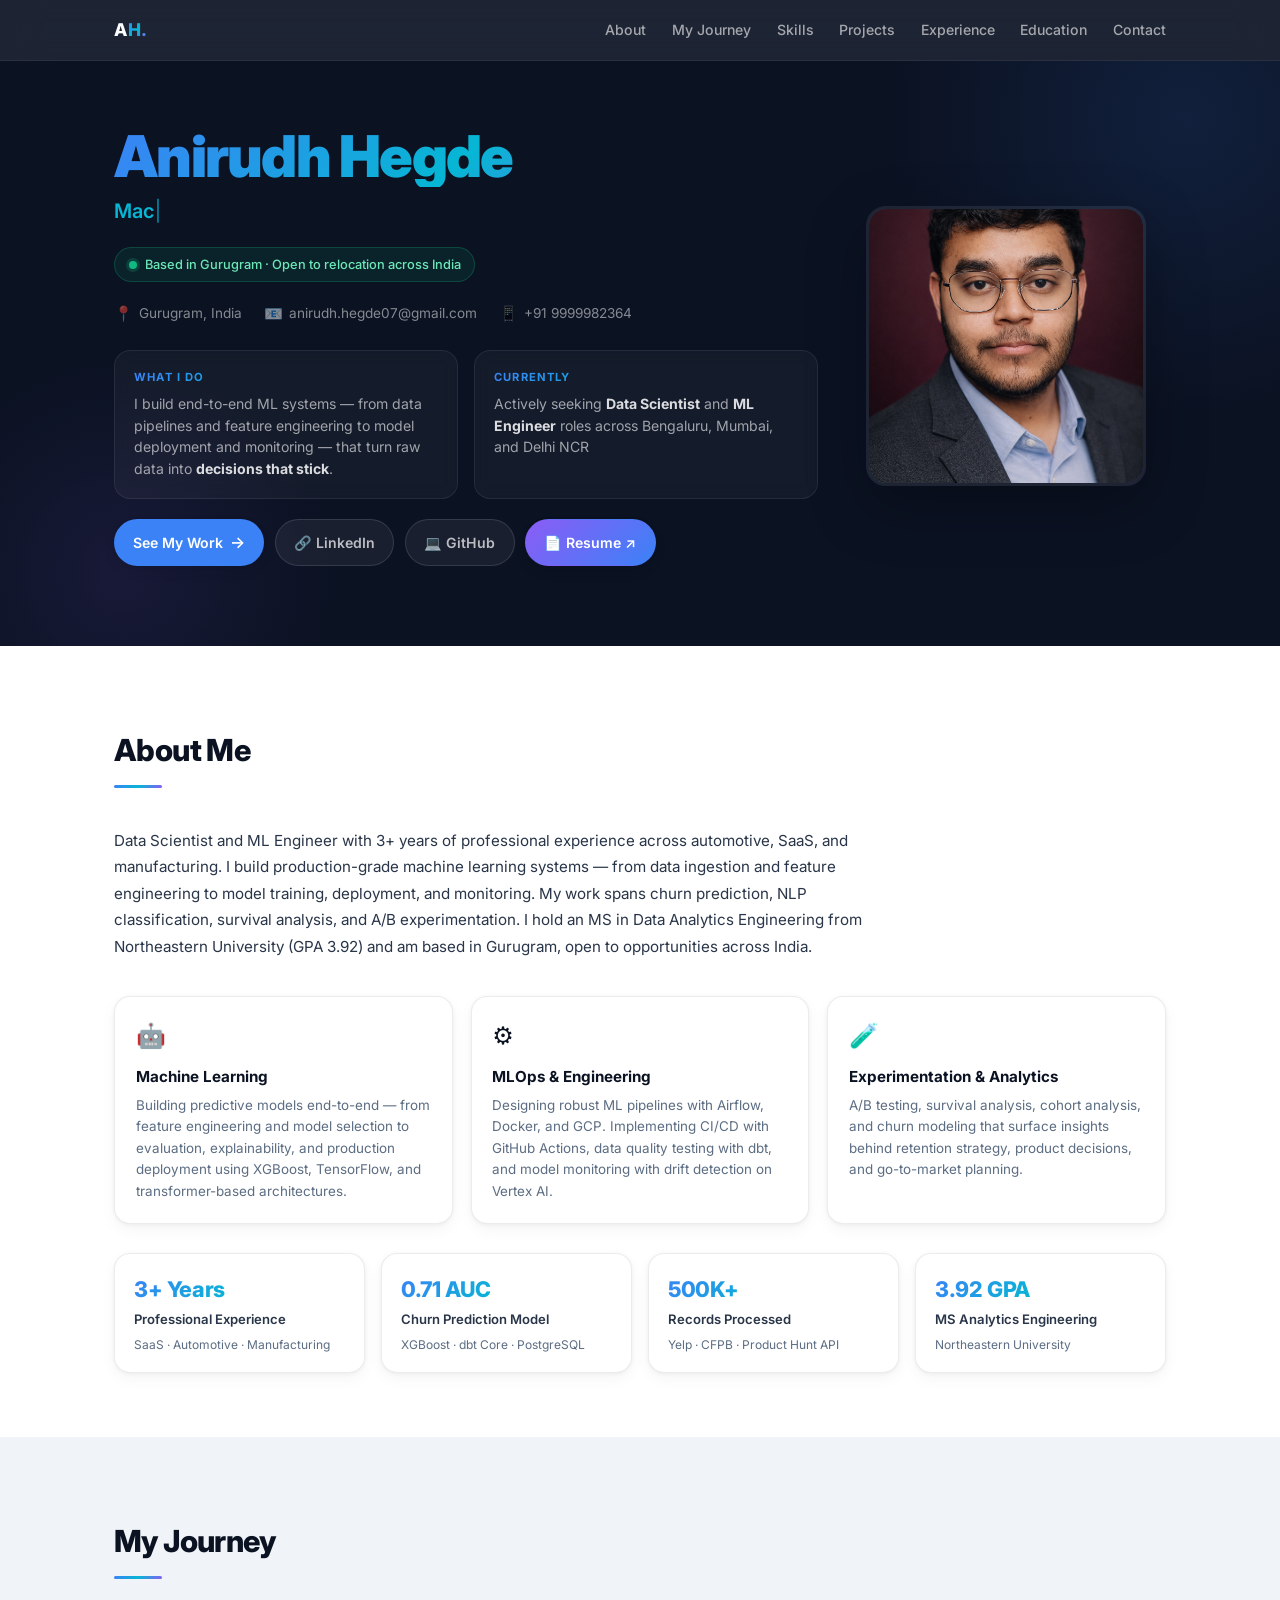
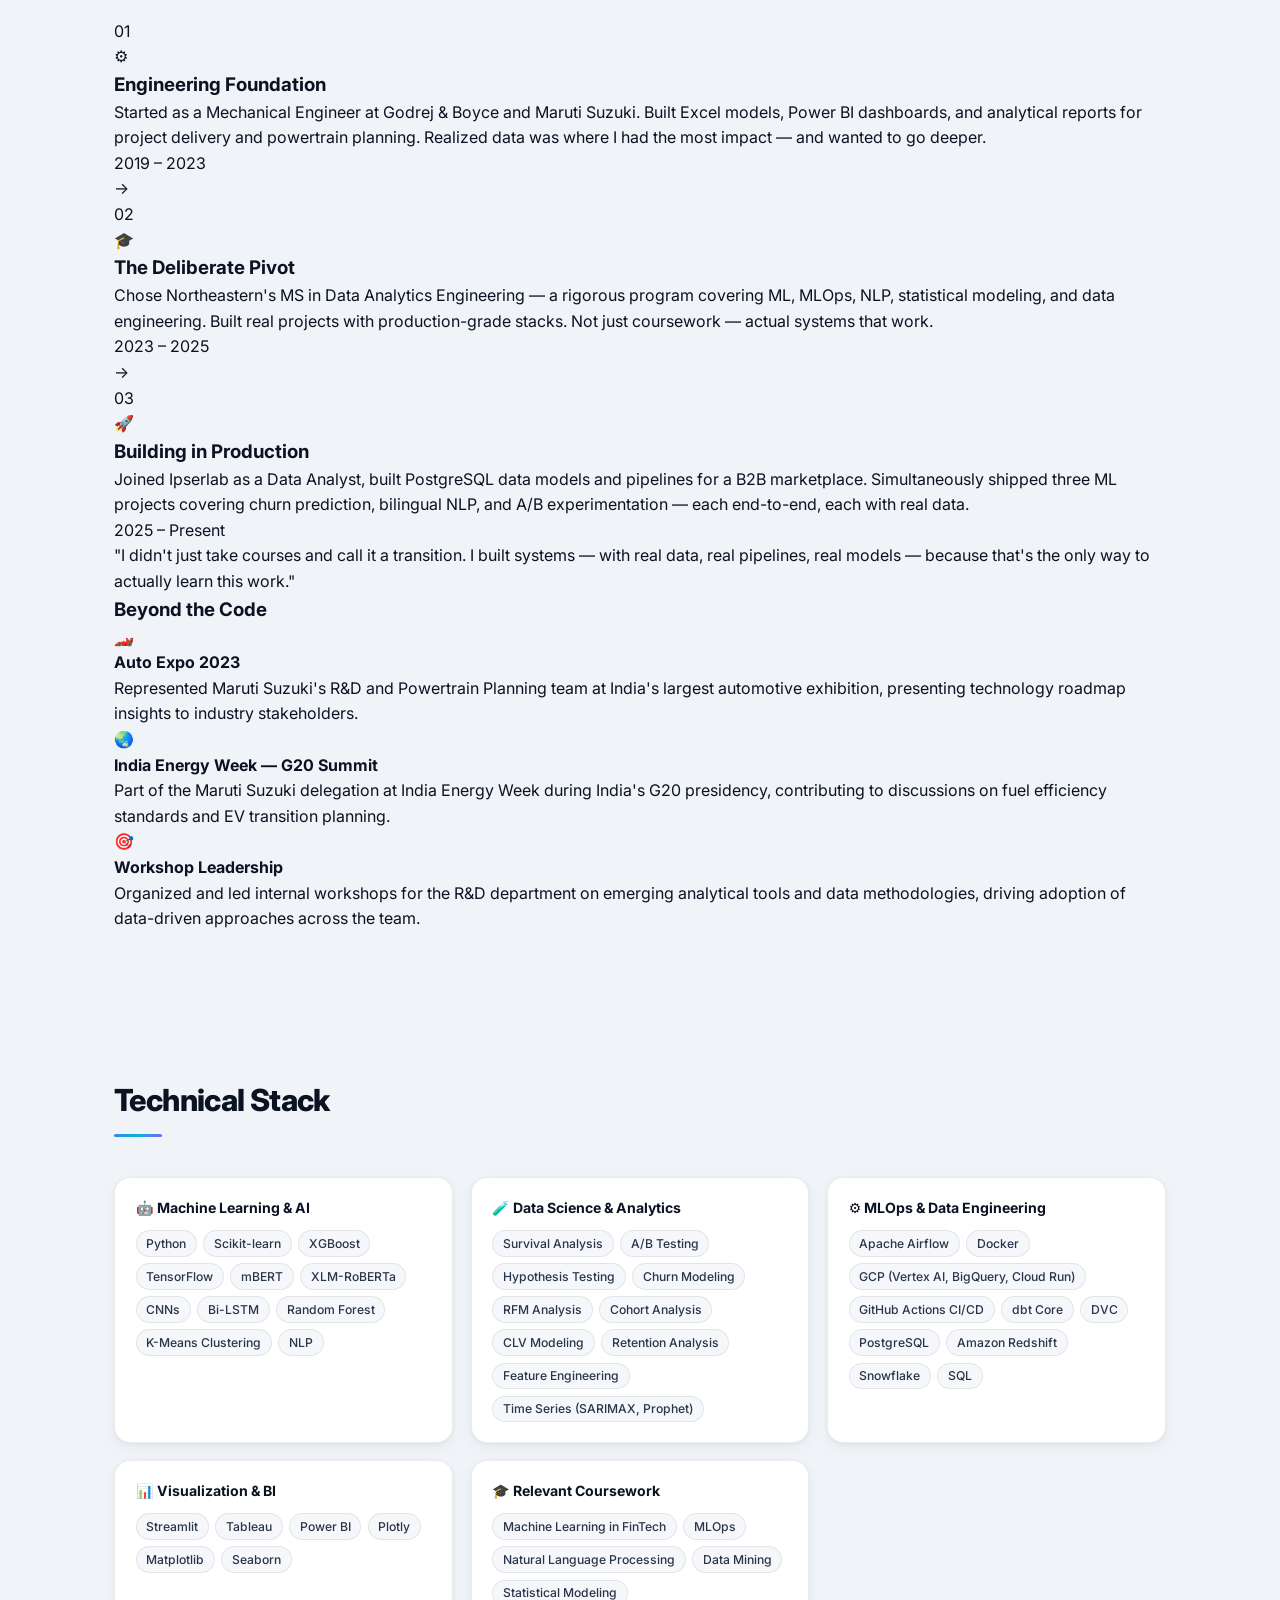
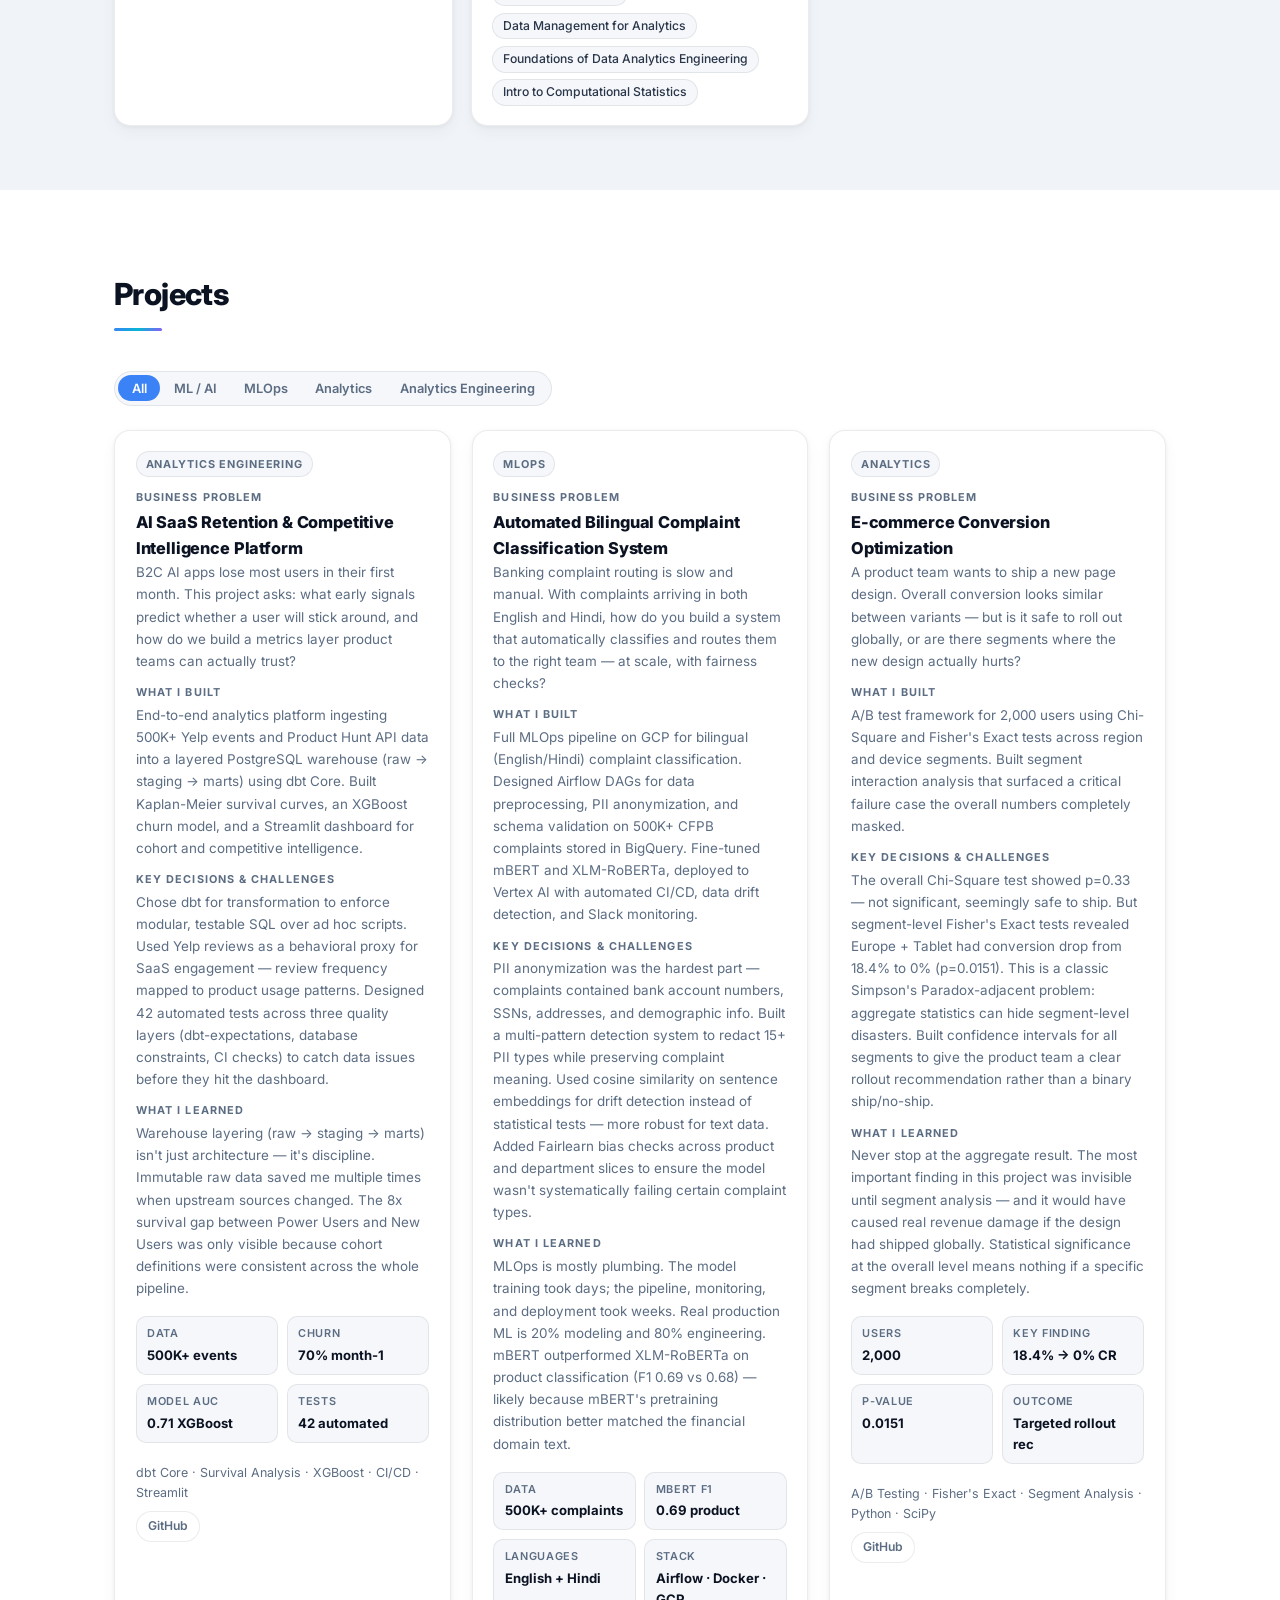
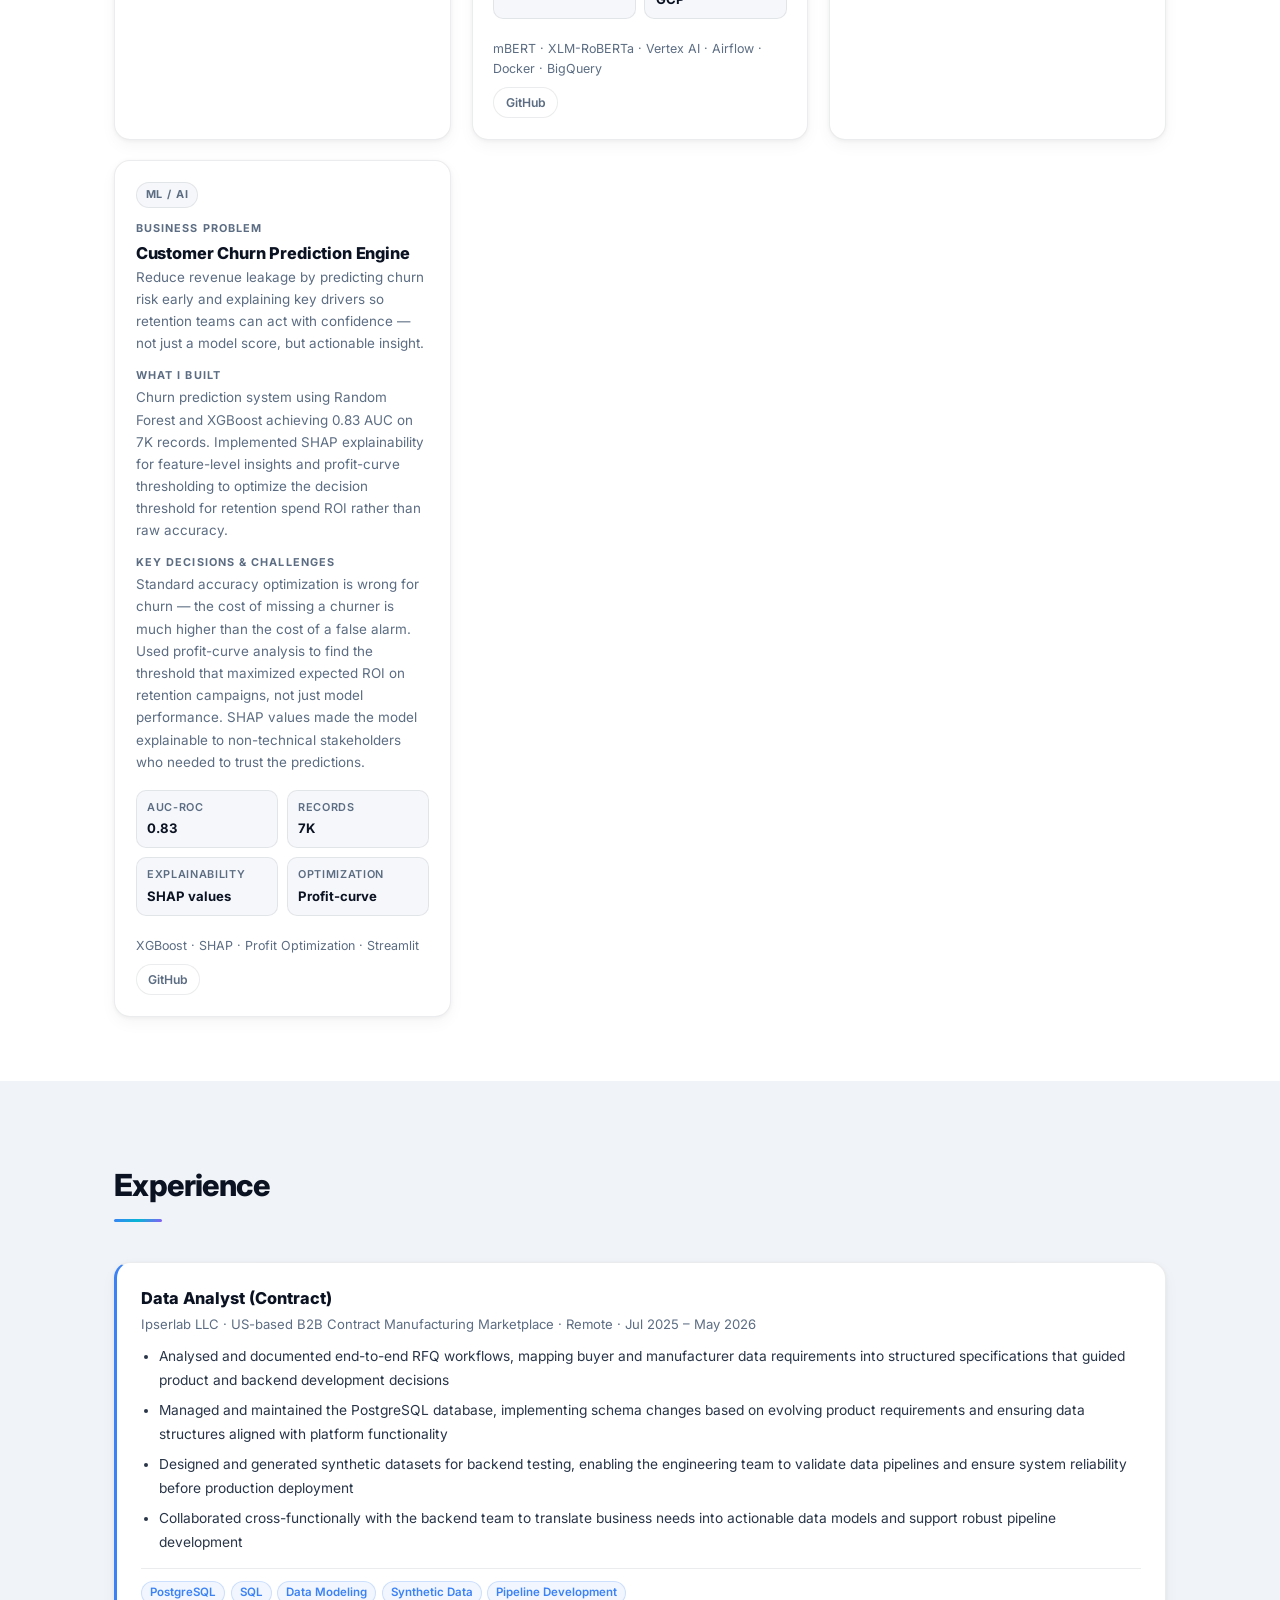
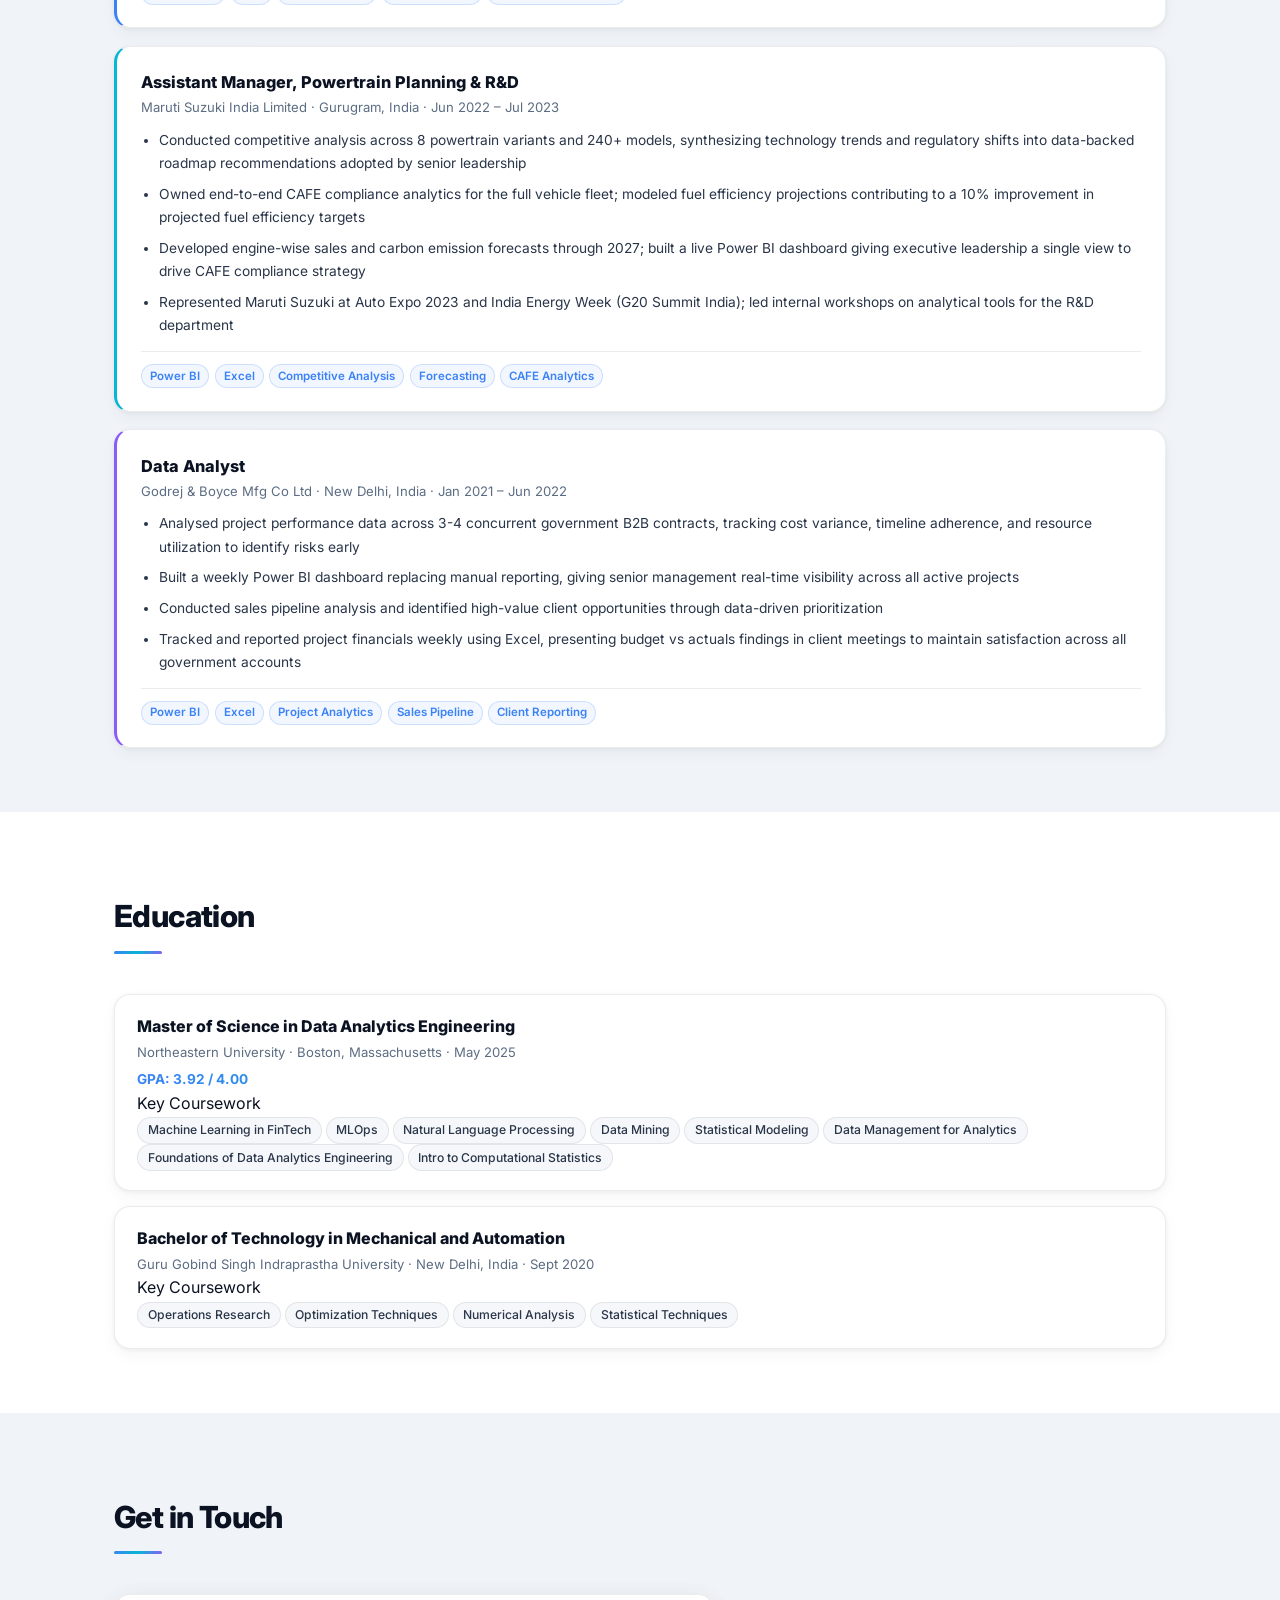
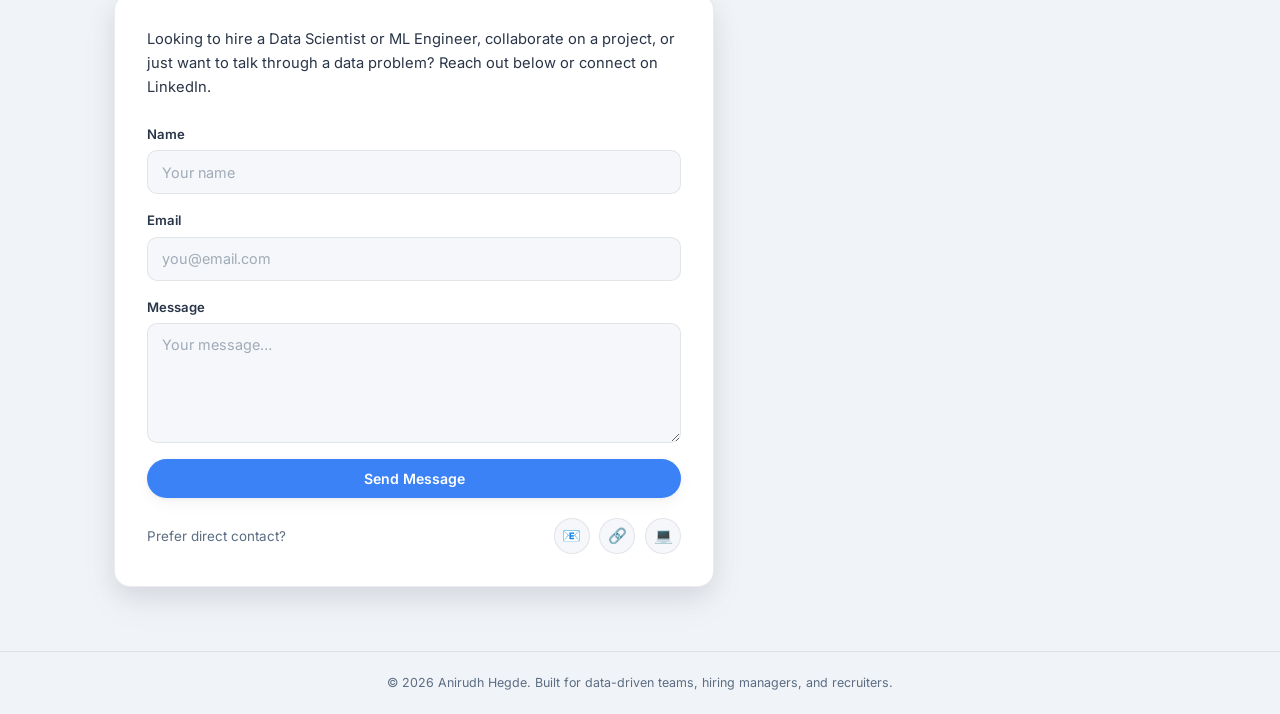
==== commit c7ea41dc: "updated as per latest resume" ====
--- a/index.html
+++ b/index.html
@@ -3,8 +3,8 @@
 <head>
   <meta charset="UTF-8" />
   <meta name="viewport" content="width=device-width, initial-scale=1.0" />
-  <title>Anirudh Hegde | Senior Data Analyst | Analytics Engineering</title>
-  <meta name="description" content="Senior Data Analyst with 4+ years defining core KPIs, building dimensional data models, and leading cross-functional performance initiatives across product and enterprise environments." />
+  <title>Anirudh Hegde | Data Scientist | Machine Learning Engineer</title>
+  <meta name="description" content="Data Scientist and ML Engineer with 3+ years of experience building end-to-end ML systems including churn prediction, NLP classifiers, and A/B testing frameworks. MS in Data Analytics Engineering, Northeastern University." />
   <link rel="preconnect" href="https://fonts.googleapis.com" />
   <link rel="preconnect" href="https://fonts.gstatic.com" crossorigin />
   <link href="https://fonts.googleapis.com/css2?family=Inter:wght@400;500;600;700;800;900&display=swap" rel="stylesheet" />
@@ -20,6 +20,7 @@
       <a class="logo" href="#hero">A<span>H.</span></a>
       <div class="nav-links">
         <a href="#about">About</a>
+        <a href="#story">My Journey</a>
         <a href="#skills">Skills</a>
         <a href="#case-studies">Projects</a>
         <a href="#experience">Experience</a>
@@ -31,6 +32,7 @@
     <div class="container">
       <div class="nav-links-mobile" id="navMobile">
         <a href="#about">About</a>
+        <a href="#story">My Journey</a>
         <a href="#skills">Skills</a>
         <a href="#case-studies">Projects</a>
         <a href="#experience">Experience</a>
@@ -47,20 +49,20 @@
         <div>
           <h1 class="hero-title">Anirudh Hegde</h1>
           <p class="hero-subtitle"><span id="typed-role"></span><span class="typed-cursor">|</span></p>
-          <div class="opt-badge"><span class="opt-dot"></span>F-1 OPT authorized through Jun 2028 · No sponsorship needed</div>
+          <div class="opt-badge"><span class="opt-dot"></span>Based in Gurugram · Open to relocation across India</div>
           <div class="hero-meta">
-            <span class="hero-meta-item"><span class="icon">📍</span> Boston, MA</span>
+            <span class="hero-meta-item"><span class="icon">📍</span> Gurugram, India</span>
             <span class="hero-meta-item"><span class="icon">📧</span> <a href="mailto:anirudh.hegde07@gmail.com">anirudh.hegde07@gmail.com</a></span>
-            <span class="hero-meta-item"><span class="icon">📱</span> <a href="tel:+18574924515">+1 857-492-4515</a></span>
+            <span class="hero-meta-item"><span class="icon">📱</span> <a href="tel:+919999982364">+91 9999982364</a></span>
           </div>
           <div class="hero-mini">
             <div class="mini-card">
               <div class="mini-title">What I Do</div>
-              <div class="mini-text">I define core KPIs, build dimensional data models, and lead cross-functional initiatives that drive <strong>pricing, retention, and product decisions</strong>.</div>
+              <div class="mini-text">I build end-to-end ML systems — from data pipelines and feature engineering to model deployment and monitoring — that turn raw data into <strong>decisions that stick</strong>.</div>
             </div>
             <div class="mini-card">
               <div class="mini-title">Currently</div>
-              <div class="mini-text">Building marketplace analytics at <strong>Ipserlab</strong> · Exploring senior analytics engineering roles</div>
+              <div class="mini-text">Actively seeking <strong>Data Scientist</strong> and <strong>ML Engineer</strong> roles across Bengaluru, Mumbai, and Delhi NCR</div>
             </div>
           </div>
           <div class="hero-actions" style="margin-top:1.3rem">
@@ -81,17 +83,79 @@
   <section id="about">
     <div class="container">
       <div class="section-header reveal"><h2 class="section-title">About Me</h2><div class="section-underline"></div></div>
-      <p class="about-text reveal">Senior Data Analyst with 4+ years of experience defining core KPIs, building dimensional data models, and leading cross-functional performance initiatives across product and enterprise environments. I'm hands-on with PostgreSQL and Redshift for warehouse modeling — centralizing metric logic and implementing data validation checks to ensure reliable, executive-ready reporting. Across SaaS, automotive, and manufacturing, I partner with Product and Operations to translate analysis directly into roadmap, pricing, and operational decisions.</p>
+      <p class="about-text reveal">Data Scientist and ML Engineer with 3+ years of professional experience across automotive, SaaS, and manufacturing. I build production-grade machine learning systems — from data ingestion and feature engineering to model training, deployment, and monitoring. My work spans churn prediction, NLP classification, survival analysis, and A/B experimentation. I hold an MS in Data Analytics Engineering from Northeastern University (GPA 3.92) and am based in Gurugram, open to opportunities across India.</p>
       <div class="about-values reveal">
-        <div class="value-card"><span class="value-icon">📊</span><h3 class="value-title">Metrics &amp; KPI Design</h3><p class="value-text">Standardizing SQL-defined KPIs — from marketplace conversion to customer health — so every team operates from a single source of truth and decisions are grounded in consistent data.</p></div>
-        <div class="value-card"><span class="value-icon">🗄️</span><h3 class="value-title">Data Modeling &amp; Warehousing</h3><p class="value-text">Building dimensional models in PostgreSQL and Redshift with modular transformations, null/freshness validation, and data contracts that keep reporting reliable at scale.</p></div>
-        <div class="value-card"><span class="value-icon">🎯</span><h3 class="value-title">Customer &amp; Product Analytics</h3><p class="value-text">Funnel analysis, segmentation, churn prediction, and CLV modeling that surface the insights behind retention strategy, pricing revision, and go-to-market decisions.</p></div>
+        <div class="value-card"><span class="value-icon">🤖</span><h3 class="value-title">Machine Learning</h3><p class="value-text">Building predictive models end-to-end — from feature engineering and model selection to evaluation, explainability, and production deployment using XGBoost, TensorFlow, and transformer-based architectures.</p></div>
+        <div class="value-card"><span class="value-icon">⚙️</span><h3 class="value-title">MLOps & Engineering</h3><p class="value-text">Designing robust ML pipelines with Airflow, Docker, and GCP. Implementing CI/CD with GitHub Actions, data quality testing with dbt, and model monitoring with drift detection on Vertex AI.</p></div>
+        <div class="value-card"><span class="value-icon">🧪</span><h3 class="value-title">Experimentation & Analytics</h3><p class="value-text">A/B testing, survival analysis, cohort analysis, and churn modeling that surface insights behind retention strategy, product decisions, and go-to-market planning.</p></div>
       </div>
       <div class="about-metrics reveal">
-        <div class="metric-card"><div class="metric-value">4+ Years</div><div class="metric-label">Analytics Experience</div><div class="metric-tag">SaaS · Automotive · Manufacturing</div></div>
-        <div class="metric-card"><div class="metric-value">6+ Dashboards</div><div class="metric-label">Built for Leadership</div><div class="metric-tag">Power BI · Tableau · Streamlit</div></div>
-        <div class="metric-card"><div class="metric-value">50K+ Records</div><div class="metric-label">Analyzed &amp; Segmented</div><div class="metric-tag">Customer segmentation · SQL</div></div>
+        <div class="metric-card"><div class="metric-value">3+ Years</div><div class="metric-label">Professional Experience</div><div class="metric-tag">SaaS · Automotive · Manufacturing</div></div>
+        <div class="metric-card"><div class="metric-value">0.71 AUC</div><div class="metric-label">Churn Prediction Model</div><div class="metric-tag">XGBoost · dbt Core · PostgreSQL</div></div>
+        <div class="metric-card"><div class="metric-value">500K+</div><div class="metric-label">Records Processed</div><div class="metric-tag">Yelp · CFPB · Product Hunt API</div></div>
         <div class="metric-card"><div class="metric-value">3.92 GPA</div><div class="metric-label">MS Analytics Engineering</div><div class="metric-tag">Northeastern University</div></div>
+      </div>
+    </div>
+  </section>
+
+  <!-- TRANSITION STORY -->
+  <section id="story">
+    <div class="container">
+      <div class="section-header reveal"><h2 class="section-title">My Journey</h2><div class="section-underline"></div></div>
+      <div class="story-grid reveal">
+
+        <div class="story-card">
+          <div class="story-step">01</div>
+          <div class="story-icon">⚙️</div>
+          <h3 class="story-title">Engineering Foundation</h3>
+          <p class="story-text">Started as a Mechanical Engineer at Godrej & Boyce and Maruti Suzuki. Built Excel models, Power BI dashboards, and analytical reports for project delivery and powertrain planning. Realized data was where I had the most impact — and wanted to go deeper.</p>
+          <div class="story-tag">2019 – 2023</div>
+        </div>
+
+        <div class="story-arrow">→</div>
+
+        <div class="story-card">
+          <div class="story-step">02</div>
+          <div class="story-icon">🎓</div>
+          <h3 class="story-title">The Deliberate Pivot</h3>
+          <p class="story-text">Chose Northeastern's MS in Data Analytics Engineering — a rigorous program covering ML, MLOps, NLP, statistical modeling, and data engineering. Built real projects with production-grade stacks. Not just coursework — actual systems that work.</p>
+          <div class="story-tag">2023 – 2025</div>
+        </div>
+
+        <div class="story-arrow">→</div>
+
+        <div class="story-card">
+          <div class="story-step">03</div>
+          <div class="story-icon">🚀</div>
+          <h3 class="story-title">Building in Production</h3>
+          <p class="story-text">Joined Ipserlab as a Data Analyst, built PostgreSQL data models and pipelines for a B2B marketplace. Simultaneously shipped three ML projects covering churn prediction, bilingual NLP, and A/B experimentation — each end-to-end, each with real data.</p>
+          <div class="story-tag">2025 – Present</div>
+        </div>
+
+      </div>
+
+      <div class="story-highlight reveal">
+        <p>"I didn't just take courses and call it a transition. I built systems — with real data, real pipelines, real models — because that's the only way to actually learn this work."</p>
+      </div>
+
+      <!-- LEADERSHIP MOMENTS -->
+      <div class="section-subheader reveal"><h3 class="section-subtitle">Beyond the Code</h3></div>
+      <div class="leadership-grid reveal">
+        <div class="leadership-card">
+          <div class="leadership-icon">🏎️</div>
+          <h4>Auto Expo 2023</h4>
+          <p>Represented Maruti Suzuki's R&D and Powertrain Planning team at India's largest automotive exhibition, presenting technology roadmap insights to industry stakeholders.</p>
+        </div>
+        <div class="leadership-card">
+          <div class="leadership-icon">🌏</div>
+          <h4>India Energy Week — G20 Summit</h4>
+          <p>Part of the Maruti Suzuki delegation at India Energy Week during India's G20 presidency, contributing to discussions on fuel efficiency standards and EV transition planning.</p>
+        </div>
+        <div class="leadership-card">
+          <div class="leadership-icon">🎯</div>
+          <h4>Workshop Leadership</h4>
+          <p>Organized and led internal workshops for the R&D department on emerging analytical tools and data methodologies, driving adoption of data-driven approaches across the team.</p>
+        </div>
       </div>
     </div>
   </section>
@@ -99,72 +163,81 @@
   <!-- SKILLS -->
   <section id="skills">
     <div class="container">
-      <div class="section-header reveal"><h2 class="section-title">My Analytics Stack</h2><div class="section-underline"></div></div>
+      <div class="section-header reveal"><h2 class="section-title">Technical Stack</h2><div class="section-underline"></div></div>
       <div class="skills-grid reveal">
 
         <div class="skill-block">
-          <div class="skill-heading">🗄️ Data Modeling &amp; Warehousing</div>
+          <div class="skill-heading">🤖 Machine Learning & AI</div>
           <div class="skill-chips">
-            <span class="chip">SQL</span>
+            <span class="chip">Python</span>
+            <span class="chip">Scikit-learn</span>
+            <span class="chip">XGBoost</span>
+            <span class="chip">TensorFlow</span>
+            <span class="chip">mBERT</span>
+            <span class="chip">XLM-RoBERTa</span>
+            <span class="chip">CNNs</span>
+            <span class="chip">Bi-LSTM</span>
+            <span class="chip">Random Forest</span>
+            <span class="chip">K-Means Clustering</span>
+            <span class="chip">NLP</span>
+          </div>
+        </div>
+
+        <div class="skill-block">
+          <div class="skill-heading">🧪 Data Science & Analytics</div>
+          <div class="skill-chips">
+            <span class="chip">Survival Analysis</span>
+            <span class="chip">A/B Testing</span>
+            <span class="chip">Hypothesis Testing</span>
+            <span class="chip">Churn Modeling</span>
+            <span class="chip">RFM Analysis</span>
+            <span class="chip">Cohort Analysis</span>
+            <span class="chip">CLV Modeling</span>
+            <span class="chip">Retention Analysis</span>
+            <span class="chip">Feature Engineering</span>
+            <span class="chip">Time Series (SARIMAX, Prophet)</span>
+          </div>
+        </div>
+
+        <div class="skill-block">
+          <div class="skill-heading">⚙️ MLOps & Data Engineering</div>
+          <div class="skill-chips">
+            <span class="chip">Apache Airflow</span>
+            <span class="chip">Docker</span>
+            <span class="chip">GCP (Vertex AI, BigQuery, Cloud Run)</span>
+            <span class="chip">GitHub Actions CI/CD</span>
+            <span class="chip">dbt Core</span>
+            <span class="chip">DVC</span>
             <span class="chip">PostgreSQL</span>
             <span class="chip">Amazon Redshift</span>
-            <span class="chip">Dimensional Modeling</span>
-            <span class="chip">KPI Standardization</span>
-            <span class="chip">Data Contracts</span>
+            <span class="chip">Snowflake</span>
+            <span class="chip">SQL</span>
           </div>
         </div>
 
         <div class="skill-block">
-          <div class="skill-heading">⚗️ Transformation &amp; Validation</div>
+          <div class="skill-heading">📊 Visualization & BI</div>
           <div class="skill-chips">
-            <span class="chip">dbt</span>
-            <span class="chip">Python</span>
-            <span class="chip">Pandas</span>
-            <span class="chip">NumPy</span>
-            <span class="chip">Uniqueness Checks</span>
-            <span class="chip">Join Integrity</span>
-            <span class="chip">Freshness Logic</span>
-            <span class="chip">Root-Cause Analysis</span>
-          </div>
-        </div>
-
-        <div class="skill-block">
-          <div class="skill-heading">📊 Business Intelligence &amp; Metrics</div>
-          <div class="skill-chips">
+            <span class="chip">Streamlit</span>
             <span class="chip">Tableau</span>
             <span class="chip">Power BI</span>
-            <span class="chip">Funnel Analysis</span>
-            <span class="chip">Cohort Analysis</span>
-            <span class="chip">Competitive Intelligence</span>
-            <span class="chip">Stakeholder Reporting</span>
+            <span class="chip">Plotly</span>
+            <span class="chip">Matplotlib</span>
+            <span class="chip">Seaborn</span>
           </div>
         </div>
 
         <div class="skill-block">
-          <div class="skill-heading">🧪 Analytics &amp; Experimentation</div>
+          <div class="skill-heading">🎓 Relevant Coursework</div>
           <div class="skill-chips">
-            <span class="chip">A/B Testing</span>
-            <span class="chip">Hypothesis Testing</span>
-            <span class="chip">Chi-Square Testing</span>
-            <span class="chip">RFM</span>
-            <span class="chip">Churn Analysis</span>
-            <span class="chip">CLV Modeling</span>
-            <span class="chip">Retention Analysis</span>
-          </div>
-        </div>
-
-        <div class="skill-block">
-          <div class="skill-heading">⚙️ Tools &amp; Platforms</div>
-          <div class="skill-chips">
-            <span class="chip">Git &amp; GitHub</span>
-            <span class="chip">Jira</span>
-            <span class="chip">AWS (S3, Redshift)</span>
-            <span class="chip">Azure</span>
-            <span class="chip">PySpark</span>
-            <span class="chip">Amplitude</span>
-            <span class="chip">Julius AI</span>
-            <span class="chip">Claude</span>
-            <span class="chip">Gemini</span>
+            <span class="chip">Machine Learning in FinTech</span>
+            <span class="chip">MLOps</span>
+            <span class="chip">Natural Language Processing</span>
+            <span class="chip">Data Mining</span>
+            <span class="chip">Statistical Modeling</span>
+            <span class="chip">Data Management for Analytics</span>
+            <span class="chip">Foundations of Data Analytics Engineering</span>
+            <span class="chip">Intro to Computational Statistics</span>
           </div>
         </div>
 
@@ -175,45 +248,79 @@
   <!-- CASE STUDIES -->
   <section id="case-studies">
     <div class="container">
-      <div class="section-header reveal"><h2 class="section-title">Case Studies</h2><div class="section-underline"></div></div>
+      <div class="section-header reveal"><h2 class="section-title">Projects</h2><div class="section-underline"></div></div>
       <div class="case-filter reveal">
         <button class="case-pill active" data-filter="all">All</button>
+        <button class="case-pill" data-filter="ml">ML / AI</button>
+        <button class="case-pill" data-filter="mlops">MLOps</button>
         <button class="case-pill" data-filter="analytics">Analytics</button>
-        <button class="case-pill" data-filter="customer">Customer Strategy</button>
-        <button class="case-pill" data-filter="ml">ML / AI</button>
         <button class="case-pill" data-filter="ae">Analytics Engineering</button>
       </div>
       <div class="case-grid reveal">
-        <!-- ADDED: AI SaaS Project -->
-        <div class="case-card" data-type="ae" data-search="ai saas retention competitive intelligence dbt postgresql warehouse churn survival kaplan meier xgboost streamlit github actions ci cd analytics engineering">
+
+        <!-- PROJECT 1: AI SaaS Retention -->
+        <div class="case-card" data-type="ae" data-search="ai saas retention dbt postgresql xgboost survival churn streamlit github actions">
           <span class="case-tag">Analytics Engineering</span>
-          <div><div class="case-label">Business Problem</div><h3 class="case-title">AI SaaS Retention &amp; Competitive Intelligence Platform</h3><p class="case-text">Understand why AI SaaS products lose users in the first month and identify what separates long-term power users from churned ones, using real behavioral data at scale.</p></div>
-          <div><div class="case-label">What I Built</div><p class="case-text">An end-to-end analytics platform with a layered PostgreSQL warehouse (raw to staging to marts) modeled with dbt Core, ingesting 500K+ Yelp events and Product Hunt API data. Developed survival analysis and churn prediction served through an interactive Streamlit dashboard.</p></div>
-          <div class="case-metrics"><div class="case-metric"><span class="case-metric-label">Data</span><span class="case-metric-value">500K+ events</span></div><div class="case-metric"><span class="case-metric-label">Finding</span><span class="case-metric-value">70% month-1 churn</span></div><div class="case-metric"><span class="case-metric-label">Model</span><span class="case-metric-value">XGBoost, 0.71 AUC</span></div><div class="case-metric"><span class="case-metric-label">Tech</span><span class="case-metric-value">dbt, PostgreSQL, Python</span></div></div>
-          <div class="case-footer"><span>dbt Core · CI/CD · Survival Analysis · Churn Prediction</span><div class="case-links"><a class="case-link" href="./case-studies/ai-saas-retention.html">Case Study</a><a class="case-link" href="https://github.com/AnirudhHegde20/AI-Product-Retention-Analytics.git" target="_blank" rel="noopener">GitHub</a></div></div>
-        </div>
-        <!-- END ADDED -->
-        <div class="case-card" data-type="analytics" data-search="ecommerce conversion ab testing chi-square fisher analytics python scipy plotly segmentation experimentation">
+          <div><div class="case-label">Business Problem</div><h3 class="case-title">AI SaaS Retention & Competitive Intelligence Platform</h3><p class="case-text">B2C AI apps lose most users in their first month. This project asks: what early signals predict whether a user will stick around, and how do we build a metrics layer product teams can actually trust?</p></div>
+          <div><div class="case-label">What I Built</div><p class="case-text">End-to-end analytics platform ingesting 500K+ Yelp events and Product Hunt API data into a layered PostgreSQL warehouse (raw → staging → marts) using dbt Core. Built Kaplan-Meier survival curves, an XGBoost churn model, and a Streamlit dashboard for cohort and competitive intelligence.</p></div>
+          <div><div class="case-label">Key Decisions & Challenges</div><p class="case-text">Chose dbt for transformation to enforce modular, testable SQL over ad hoc scripts. Used Yelp reviews as a behavioral proxy for SaaS engagement — review frequency mapped to product usage patterns. Designed 42 automated tests across three quality layers (dbt-expectations, database constraints, CI checks) to catch data issues before they hit the dashboard.</p></div>
+          <div><div class="case-label">What I Learned</div><p class="case-text">Warehouse layering (raw → staging → marts) isn't just architecture — it's discipline. Immutable raw data saved me multiple times when upstream sources changed. The 8x survival gap between Power Users and New Users was only visible because cohort definitions were consistent across the whole pipeline.</p></div>
+          <div class="case-metrics">
+            <div class="case-metric"><span class="case-metric-label">Data</span><span class="case-metric-value">500K+ events</span></div>
+            <div class="case-metric"><span class="case-metric-label">Churn</span><span class="case-metric-value">70% month-1</span></div>
+            <div class="case-metric"><span class="case-metric-label">Model AUC</span><span class="case-metric-value">0.71 XGBoost</span></div>
+            <div class="case-metric"><span class="case-metric-label">Tests</span><span class="case-metric-value">42 automated</span></div>
+          </div>
+          <div class="case-footer"><span>dbt Core · Survival Analysis · XGBoost · CI/CD · Streamlit</span><div class="case-links"><a class="case-link" href="https://github.com/AnirudhHegde20/AI-Product-Retention-Analytics" target="_blank" rel="noopener">GitHub</a></div></div>
+        </div>
+
+        <!-- PROJECT 2: Bilingual Complaint -->
+        <div class="case-card" data-type="mlops" data-search="bilingual complaint classification mbert xlm roberta airflow docker gcp vertex ai bigquery nlp mlops">
+          <span class="case-tag">MLOps</span>
+          <div><div class="case-label">Business Problem</div><h3 class="case-title">Automated Bilingual Complaint Classification System</h3><p class="case-text">Banking complaint routing is slow and manual. With complaints arriving in both English and Hindi, how do you build a system that automatically classifies and routes them to the right team — at scale, with fairness checks?</p></div>
+          <div><div class="case-label">What I Built</div><p class="case-text">Full MLOps pipeline on GCP for bilingual (English/Hindi) complaint classification. Designed Airflow DAGs for data preprocessing, PII anonymization, and schema validation on 500K+ CFPB complaints stored in BigQuery. Fine-tuned mBERT and XLM-RoBERTa, deployed to Vertex AI with automated CI/CD, data drift detection, and Slack monitoring.</p></div>
+          <div><div class="case-label">Key Decisions & Challenges</div><p class="case-text">PII anonymization was the hardest part — complaints contained bank account numbers, SSNs, addresses, and demographic info. Built a multi-pattern detection system to redact 15+ PII types while preserving complaint meaning. Used cosine similarity on sentence embeddings for drift detection instead of statistical tests — more robust for text data. Added Fairlearn bias checks across product and department slices to ensure the model wasn't systematically failing certain complaint types.</p></div>
+          <div><div class="case-label">What I Learned</div><p class="case-text">MLOps is mostly plumbing. The model training took days; the pipeline, monitoring, and deployment took weeks. Real production ML is 20% modeling and 80% engineering. mBERT outperformed XLM-RoBERTa on product classification (F1 0.69 vs 0.68) — likely because mBERT's pretraining distribution better matched the financial domain text.</p></div>
+          <div class="case-metrics">
+            <div class="case-metric"><span class="case-metric-label">Data</span><span class="case-metric-value">500K+ complaints</span></div>
+            <div class="case-metric"><span class="case-metric-label">mBERT F1</span><span class="case-metric-value">0.69 product</span></div>
+            <div class="case-metric"><span class="case-metric-label">Languages</span><span class="case-metric-value">English + Hindi</span></div>
+            <div class="case-metric"><span class="case-metric-label">Stack</span><span class="case-metric-value">Airflow · Docker · GCP</span></div>
+          </div>
+          <div class="case-footer"><span>mBERT · XLM-RoBERTa · Vertex AI · Airflow · Docker · BigQuery</span><div class="case-links"><a class="case-link" href="https://github.com/AnirudhHegde20/Automated-BiLingual-Complaint-System" target="_blank" rel="noopener">GitHub</a></div></div>
+        </div>
+
+        <!-- PROJECT 3: E-commerce A/B Test -->
+        <div class="case-card" data-type="analytics" data-search="ecommerce conversion ab testing chi-square fisher analytics python scipy plotly segmentation">
           <span class="case-tag">Analytics</span>
-          <div><div class="case-label">Business Problem</div><h3 class="case-title">E-commerce Conversion Optimization</h3><p class="case-text">Decide whether a product page redesign should ship by measuring conversion impact across device/region segments without risking revenue.</p></div>
-          <div><div class="case-label">What I Built</div><p class="case-text">An A/B test framework for 2K users using Chi-Square and Fisher's Exact tests; identified a segment (Europe + Tablet) where the new design dropped conversion from 18% to 0%, recommending targeted rollout over full deployment.</p></div>
-          <div class="case-metrics"><div class="case-metric"><span class="case-metric-label">Data</span><span class="case-metric-value">2K users</span></div><div class="case-metric"><span class="case-metric-label">Stats</span><span class="case-metric-value">Chi-Square, Fisher's</span></div><div class="case-metric"><span class="case-metric-label">Outcome</span><span class="case-metric-value">Targeted rollout rec</span></div><div class="case-metric"><span class="case-metric-label">Tech</span><span class="case-metric-value">Python, SciPy, Plotly</span></div></div>
-          <div class="case-footer"><span>Experimentation · Decisioning · Segmentation</span><div class="case-links"><a class="case-link" href="./case-studies/ecommerce-conversion.html">Case Study</a><a class="case-link" href="https://github.com/AnirudhHegde20/Improving-Conversion-on-an-E-commerce-Product-Page/tree/main" target="_blank" rel="noopener">GitHub</a></div></div>
-        </div>
-        <div class="case-card" data-type="customer" data-search="customer value clv rfm segmentation k-means clustering bg/nbd gamma streamlit retention marketing">
-          <span class="case-tag">Customer Strategy</span>
-          <div><div class="case-label">Business Problem</div><h3 class="case-title">Customer Value Intelligence System</h3><p class="case-text">Help marketing prioritize who to retain, reactivate, and upsell by turning raw transactions into customer segments and targeting actions.</p></div>
-          <div><div class="case-label">What I Built</div><p class="case-text">An end-to-end customer value engine using RFM scoring, K-Means clustering, and probabilistic CLV forecasting (BG/NBD + Gamma-Gamma), delivered through a Streamlit dashboard.</p></div>
-          <div class="case-metrics"><div class="case-metric"><span class="case-metric-label">Method</span><span class="case-metric-value">RFM + K-Means</span></div><div class="case-metric"><span class="case-metric-label">CLV</span><span class="case-metric-value">BG/NBD + Gamma-Gamma</span></div><div class="case-metric"><span class="case-metric-label">Deliverables</span><span class="case-metric-value">Value tiers, at-risk</span></div><div class="case-metric"><span class="case-metric-label">Tech</span><span class="case-metric-value">Python, SQL, Streamlit</span></div></div>
-          <div class="case-footer"><span>Segmentation · CLV Thinking · Growth</span><div class="case-links"><a class="case-link" href="./case-studies/customer-value-intelligence.html">Case Study</a><a class="case-link" href="https://github.com/AnirudhHegde20/Customer-Value-Intelligence-System" target="_blank" rel="noopener">GitHub</a></div></div>
-        </div>
+          <div><div class="case-label">Business Problem</div><h3 class="case-title">E-commerce Conversion Optimization</h3><p class="case-text">A product team wants to ship a new page design. Overall conversion looks similar between variants — but is it safe to roll out globally, or are there segments where the new design actually hurts?</p></div>
+          <div><div class="case-label">What I Built</div><p class="case-text">A/B test framework for 2,000 users using Chi-Square and Fisher's Exact tests across region and device segments. Built segment interaction analysis that surfaced a critical failure case the overall numbers completely masked.</p></div>
+          <div><div class="case-label">Key Decisions & Challenges</div><p class="case-text">The overall Chi-Square test showed p=0.33 — not significant, seemingly safe to ship. But segment-level Fisher's Exact tests revealed Europe + Tablet had conversion drop from 18.4% to 0% (p=0.0151). This is a classic Simpson's Paradox-adjacent problem: aggregate statistics can hide segment-level disasters. Built confidence intervals for all segments to give the product team a clear rollout recommendation rather than a binary ship/no-ship.</p></div>
+          <div><div class="case-label">What I Learned</div><p class="case-text">Never stop at the aggregate result. The most important finding in this project was invisible until segment analysis — and it would have caused real revenue damage if the design had shipped globally. Statistical significance at the overall level means nothing if a specific segment breaks completely.</p></div>
+          <div class="case-metrics">
+            <div class="case-metric"><span class="case-metric-label">Users</span><span class="case-metric-value">2,000</span></div>
+            <div class="case-metric"><span class="case-metric-label">Key finding</span><span class="case-metric-value">18.4% → 0% CR</span></div>
+            <div class="case-metric"><span class="case-metric-label">p-value</span><span class="case-metric-value">0.0151</span></div>
+            <div class="case-metric"><span class="case-metric-label">Outcome</span><span class="case-metric-value">Targeted rollout rec</span></div>
+          </div>
+          <div class="case-footer"><span>A/B Testing · Fisher's Exact · Segment Analysis · Python · SciPy</span><div class="case-links"><a class="case-link" href="https://github.com/AnirudhHegde20/Improving-Conversion-on-an-E-commerce-Product-Page" target="_blank" rel="noopener">GitHub</a></div></div>
+        </div>
+
+        <!-- PROJECT 4: Churn Prediction -->
         <div class="case-card" data-type="ml" data-search="churn prediction machine learning random forest xgboost shap explainability retention streamlit roc auc">
           <span class="case-tag">ML / AI</span>
-          <div><div class="case-label">Business Problem</div><h3 class="case-title">Customer Churn Prediction Engine</h3><p class="case-text">Reduce revenue leakage by predicting churn risk early and explaining key drivers so teams can act with confidence.</p></div>
-          <div><div class="case-label">What I Built</div><p class="case-text">A churn prediction system (Random Forest, SHAP) achieving 0.83 AUC on 7K records; implemented profit-curve thresholding that optimized retention spend, demonstrating potential 3x ROI on retention campaigns.</p></div>
-          <div class="case-metrics"><div class="case-metric"><span class="case-metric-label">Performance</span><span class="case-metric-value">0.83 ROC-AUC</span></div><div class="case-metric"><span class="case-metric-label">Decisioning</span><span class="case-metric-value">Profit-optimized</span></div><div class="case-metric"><span class="case-metric-label">Explainability</span><span class="case-metric-value">SHAP insights</span></div><div class="case-metric"><span class="case-metric-label">Tech</span><span class="case-metric-value">XGBoost, Streamlit</span></div></div>
-          <div class="case-footer"><span>Predictive Risk · Explainable ML · Retention</span><div class="case-links"><a class="case-link" href="./case-studies/telco-churn.html">Case Study</a><a class="case-link" href="https://github.com/AnirudhHegde20/Telco-Customer-Churn" target="_blank" rel="noopener">GitHub</a></div></div>
-        </div>
+          <div><div class="case-label">Business Problem</div><h3 class="case-title">Customer Churn Prediction Engine</h3><p class="case-text">Reduce revenue leakage by predicting churn risk early and explaining key drivers so retention teams can act with confidence — not just a model score, but actionable insight.</p></div>
+          <div><div class="case-label">What I Built</div><p class="case-text">Churn prediction system using Random Forest and XGBoost achieving 0.83 AUC on 7K records. Implemented SHAP explainability for feature-level insights and profit-curve thresholding to optimize the decision threshold for retention spend ROI rather than raw accuracy.</p></div>
+          <div><div class="case-label">Key Decisions & Challenges</div><p class="case-text">Standard accuracy optimization is wrong for churn — the cost of missing a churner is much higher than the cost of a false alarm. Used profit-curve analysis to find the threshold that maximized expected ROI on retention campaigns, not just model performance. SHAP values made the model explainable to non-technical stakeholders who needed to trust the predictions.</p></div>
+          <div class="case-metrics">
+            <div class="case-metric"><span class="case-metric-label">AUC-ROC</span><span class="case-metric-value">0.83</span></div>
+            <div class="case-metric"><span class="case-metric-label">Records</span><span class="case-metric-value">7K</span></div>
+            <div class="case-metric"><span class="case-metric-label">Explainability</span><span class="case-metric-value">SHAP values</span></div>
+            <div class="case-metric"><span class="case-metric-label">Optimization</span><span class="case-metric-value">Profit-curve</span></div>
+          </div>
+          <div class="case-footer"><span>XGBoost · SHAP · Profit Optimization · Streamlit</span><div class="case-links"><a class="case-link" href="https://github.com/AnirudhHegde20/Telco-Customer-Churn" target="_blank" rel="noopener">GitHub</a></div></div>
+        </div>
+
       </div>
     </div>
   </section>
@@ -225,50 +332,39 @@
       <div class="exp-timeline reveal">
 
         <div class="exp-card">
-          <div class="exp-role">Data Analyst</div>
-          <div class="exp-meta">Ipserlab LLC · Remote, USA · Jul 2025 – Present</div>
+          <div class="exp-role">Data Analyst (Contract)</div>
+          <div class="exp-meta">Ipserlab LLC · US-based B2B Contract Manufacturing Marketplace · Remote · Jul 2025 – May 2026</div>
           <ul class="exp-list">
-            <li>Defined buyer conversion, vendor response time, and transaction volume as company-wide core KPIs; standardized SQL logic so all teams operated from a single source of truth, directly informing two product roadmap changes and a pricing revision.</li>
-            <li>Led weekly funnel reviews with Product and Operations using SQL-based pipeline analysis; translated drop-off patterns into prioritized actions, reducing lag between issue detection and execution.</li>
-            <li>Constructed a PostgreSQL marketplace data model (10+ tables) spanning buyers, vendors, listings, and transactions; replaced fragile one-off queries with modular transformations that stabilized reporting workflows.</li>
-            <li>Implemented data validation checks in Python and SQL (null detection, join integrity, freshness logic) to prevent upstream data issues from propagating into executive KPI reporting.</li>
+            <li>Analysed and documented end-to-end RFQ workflows, mapping buyer and manufacturer data requirements into structured specifications that guided product and backend development decisions</li>
+            <li>Managed and maintained the PostgreSQL database, implementing schema changes based on evolving product requirements and ensuring data structures aligned with platform functionality</li>
+            <li>Designed and generated synthetic datasets for backend testing, enabling the engineering team to validate data pipelines and ensure system reliability before production deployment</li>
+            <li>Collaborated cross-functionally with the backend team to translate business needs into actionable data models and support robust pipeline development</li>
           </ul>
-          <div class="exp-tags"><span class="chip">SQL</span><span class="chip">PostgreSQL</span><span class="chip">Python</span><span class="chip">Funnel Analysis</span><span class="chip">KPI Design</span><span class="chip">Data Validation</span></div>
+          <div class="exp-tags"><span class="chip">PostgreSQL</span><span class="chip">SQL</span><span class="chip">Data Modeling</span><span class="chip">Synthetic Data</span><span class="chip">Pipeline Development</span></div>
+        </div>
+
+        <div class="exp-card">
+          <div class="exp-role">Assistant Manager, Powertrain Planning & R&D</div>
+          <div class="exp-meta">Maruti Suzuki India Limited · Gurugram, India · Jun 2022 – Jul 2023</div>
+          <ul class="exp-list">
+            <li>Conducted competitive analysis across 8 powertrain variants and 240+ models, synthesizing technology trends and regulatory shifts into data-backed roadmap recommendations adopted by senior leadership</li>
+            <li>Owned end-to-end CAFE compliance analytics for the full vehicle fleet; modeled fuel efficiency projections contributing to a 10% improvement in projected fuel efficiency targets</li>
+            <li>Developed engine-wise sales and carbon emission forecasts through 2027; built a live Power BI dashboard giving executive leadership a single view to drive CAFE compliance strategy</li>
+            <li>Represented Maruti Suzuki at Auto Expo 2023 and India Energy Week (G20 Summit India); led internal workshops on analytical tools for the R&D department</li>
+          </ul>
+          <div class="exp-tags"><span class="chip">Power BI</span><span class="chip">Excel</span><span class="chip">Competitive Analysis</span><span class="chip">Forecasting</span><span class="chip">CAFE Analytics</span></div>
         </div>
 
         <div class="exp-card">
           <div class="exp-role">Data Analyst</div>
-          <div class="exp-meta">Maruti Suzuki India Limited · Gurugram, India · Jun 2022 – Jul 2023</div>
+          <div class="exp-meta">Godrej & Boyce Mfg Co Ltd · New Delhi, India · Jan 2021 – Jun 2022</div>
           <ul class="exp-list">
-            <li>Modeled 50K+ dealer sales records in Amazon Redshift using window functions and multi-level joins to segment customers by purchase behavior and region; surfaced high-value buyer profiles that guided targeted campaigns across 15+ regions.</li>
-            <li>Designed an executive Tableau dashboard tracking KPIs across 240+ vehicle models; reduced leadership reporting preparation from 3 days to 4 hours by replacing manual data pulls with a structured, automated reporting layer.</li>
-            <li>Owned weekly KPI reporting for 20+ stakeholders across sales, marketing, and operations; the reporting framework was later incorporated into global planning discussions with Suzuki Japan.</li>
-            <li>Conducted quarterly competitive analysis across 10+ OEMs tracking pricing, features, and market share; presented findings to VP-level leadership to support national positioning and pricing strategy.</li>
+            <li>Analysed project performance data across 3-4 concurrent government B2B contracts, tracking cost variance, timeline adherence, and resource utilization to identify risks early</li>
+            <li>Built a weekly Power BI dashboard replacing manual reporting, giving senior management real-time visibility across all active projects</li>
+            <li>Conducted sales pipeline analysis and identified high-value client opportunities through data-driven prioritization</li>
+            <li>Tracked and reported project financials weekly using Excel, presenting budget vs actuals findings in client meetings to maintain satisfaction across all government accounts</li>
           </ul>
-          <div class="exp-tags"><span class="chip">Tableau</span><span class="chip">Amazon Redshift</span><span class="chip">SQL</span><span class="chip">Window Functions</span><span class="chip">Customer Segmentation</span><span class="chip">Competitive Intelligence</span></div>
-        </div>
-
-        <div class="exp-card">
-          <div class="exp-role">Data Analyst</div>
-          <div class="exp-meta">Godrej &amp; Boyce Mfg Co Ltd · New Delhi, India · Jan 2021 – Jun 2022</div>
-          <ul class="exp-list">
-            <li>Built a client health data model in SQL integrating delivery timelines, cost variance, and satisfaction indicators across 10+ projects; enabled early identification of at-risk accounts before escalation.</li>
-            <li>Performed root-cause analysis on project cost overruns using SQL; traced overspend to supplier delays and reporting gaps that masked budget variance until late in project cycles — supporting fixes that reduced overruns by 15%.</li>
-            <li>Quantified revenue concentration across 40+ client accounts; found that 4–5 top accounts drove 60% of revenue, directly informing retention prioritization and resource allocation.</li>
-            <li>Delivered a Power BI client health dashboard consolidating project performance and financial metrics; contributed to a 20% improvement in client retention by enabling earlier at-risk intervention.</li>
-          </ul>
-          <div class="exp-tags"><span class="chip">SQL</span><span class="chip">Power BI</span><span class="chip">Root-Cause Analysis</span><span class="chip">Client Analytics</span><span class="chip">Data Modeling</span></div>
-        </div>
-
-        <div class="exp-card">
-          <div class="exp-role">Business Analyst</div>
-          <div class="exp-meta">AG Electrochem · Gurugram, India · May 2019 – Jan 2021</div>
-          <ul class="exp-list">
-            <li>Executed RFM-based customer segmentation across 60 accounts; identified the top 20% contributing 65% of revenue, supporting targeted retention planning and inventory prioritization.</li>
-            <li>Analyzed monthly SKU-level performance across 25+ products to uncover regional demand patterns; identified North Zone as underperforming and informed pricing adjustments that drove a 20% sales increase in the region.</li>
-            <li>Automated weekly and monthly sales reporting across 5 regions using Python; eliminated manual spreadsheet work, improved sales team response time by 15%, and contributed to a 25% reduction in stockouts during supply constraints.</li>
-          </ul>
-          <div class="exp-tags"><span class="chip">Python</span><span class="chip">SQL</span><span class="chip">RFM Analysis</span><span class="chip">Sales Analytics</span><span class="chip">Reporting Automation</span></div>
+          <div class="exp-tags"><span class="chip">Power BI</span><span class="chip">Excel</span><span class="chip">Project Analytics</span><span class="chip">Sales Pipeline</span><span class="chip">Client Reporting</span></div>
         </div>
 
       </div>
@@ -280,8 +376,37 @@
     <div class="container">
       <div class="section-header reveal"><h2 class="section-title">Education</h2><div class="section-underline"></div></div>
       <div class="edu-list reveal">
-        <div class="edu-card"><div class="edu-title">Master of Science in Data Analytics Engineering</div><div class="edu-meta">Northeastern University · Boston, Massachusetts · May 2025</div><div class="edu-detail">GPA: 3.92 / 4.00</div></div>
-        <div class="edu-card"><div class="edu-title">Bachelor of Technology in Mechanical and Automation</div><div class="edu-meta">Guru Gobind Singh Indraprastha University · New Delhi, India · Sept 2020</div></div>
+        <div class="edu-card">
+          <div class="edu-title">Master of Science in Data Analytics Engineering</div>
+          <div class="edu-meta">Northeastern University · Boston, Massachusetts · May 2025</div>
+          <div class="edu-detail">GPA: 3.92 / 4.00</div>
+          <div class="edu-coursework">
+            <div class="edu-course-label">Key Coursework</div>
+            <div class="edu-courses">
+              <span class="chip">Machine Learning in FinTech</span>
+              <span class="chip">MLOps</span>
+              <span class="chip">Natural Language Processing</span>
+              <span class="chip">Data Mining</span>
+              <span class="chip">Statistical Modeling</span>
+              <span class="chip">Data Management for Analytics</span>
+              <span class="chip">Foundations of Data Analytics Engineering</span>
+              <span class="chip">Intro to Computational Statistics</span>
+            </div>
+          </div>
+        </div>
+        <div class="edu-card">
+          <div class="edu-title">Bachelor of Technology in Mechanical and Automation</div>
+          <div class="edu-meta">Guru Gobind Singh Indraprastha University · New Delhi, India · Sept 2020</div>
+          <div class="edu-coursework">
+            <div class="edu-course-label">Key Coursework</div>
+            <div class="edu-courses">
+              <span class="chip">Operations Research</span>
+              <span class="chip">Optimization Techniques</span>
+              <span class="chip">Numerical Analysis</span>
+              <span class="chip">Statistical Techniques</span>
+            </div>
+          </div>
+        </div>
       </div>
     </div>
   </section>
@@ -292,7 +417,7 @@
       <div class="section-header reveal"><h2 class="section-title">Get in Touch</h2><div class="section-underline"></div></div>
       <div class="contact-wrapper reveal">
         <div class="contact-card">
-          <p class="contact-subtitle">Interested in collaborating, hiring for a data role, or just want to talk through an analytics problem? Drop a note here or reach out on LinkedIn.</p>
+          <p class="contact-subtitle">Looking to hire a Data Scientist or ML Engineer, collaborate on a project, or just want to talk through a data problem? Reach out below or connect on LinkedIn.</p>
           <div class="field"><label for="c-name">Name</label><input id="c-name" type="text" placeholder="Your name" /></div>
           <div class="field"><label for="c-email">Email</label><input id="c-email" type="email" placeholder="you@email.com" /></div>
           <div class="field"><label for="c-msg">Message</label><textarea id="c-msg" placeholder="Your message…"></textarea></div>
@@ -304,14 +429,15 @@
     </div>
   </section>
 
-  <footer><div class="container">&copy; <span id="year">2025</span> Anirudh Hegde. Built for recruiters, hiring managers, and data-driven teams.</div></footer>
+  <footer><div class="container">&copy; <span id="year">2025</span> Anirudh Hegde. Built for data-driven teams, hiring managers, and recruiters.</div></footer>
 </div>
 
 <script>
-var roles=['Senior Data Analyst','Analytics Engineer','Product Analyst','Growth Analyst','BI Analyst'],ri=0,ci=0,del=false,el=document.getElementById('typed-role');
+var roles=['Data Scientist','Machine Learning Engineer','MLOps Engineer','Analytics Engineer'],ri=0,ci=0,del=false,el=document.getElementById('typed-role');
 function tl(){var w=roles[ri];if(!del){el.textContent=w.slice(0,ci+1);ci++;if(ci===w.length){del=true;setTimeout(tl,1800);return;}setTimeout(tl,90);}else{el.textContent=w.slice(0,ci-1);ci--;if(ci===0){del=false;ri=(ri+1)%roles.length;setTimeout(tl,400);return;}setTimeout(tl,50);}}
 tl();
 function handleContact(){document.getElementById('contact-ok').style.display='block';}
+document.getElementById('year').textContent=new Date().getFullYear();
 </script>
 <script src="app.js"></script>
 </body>
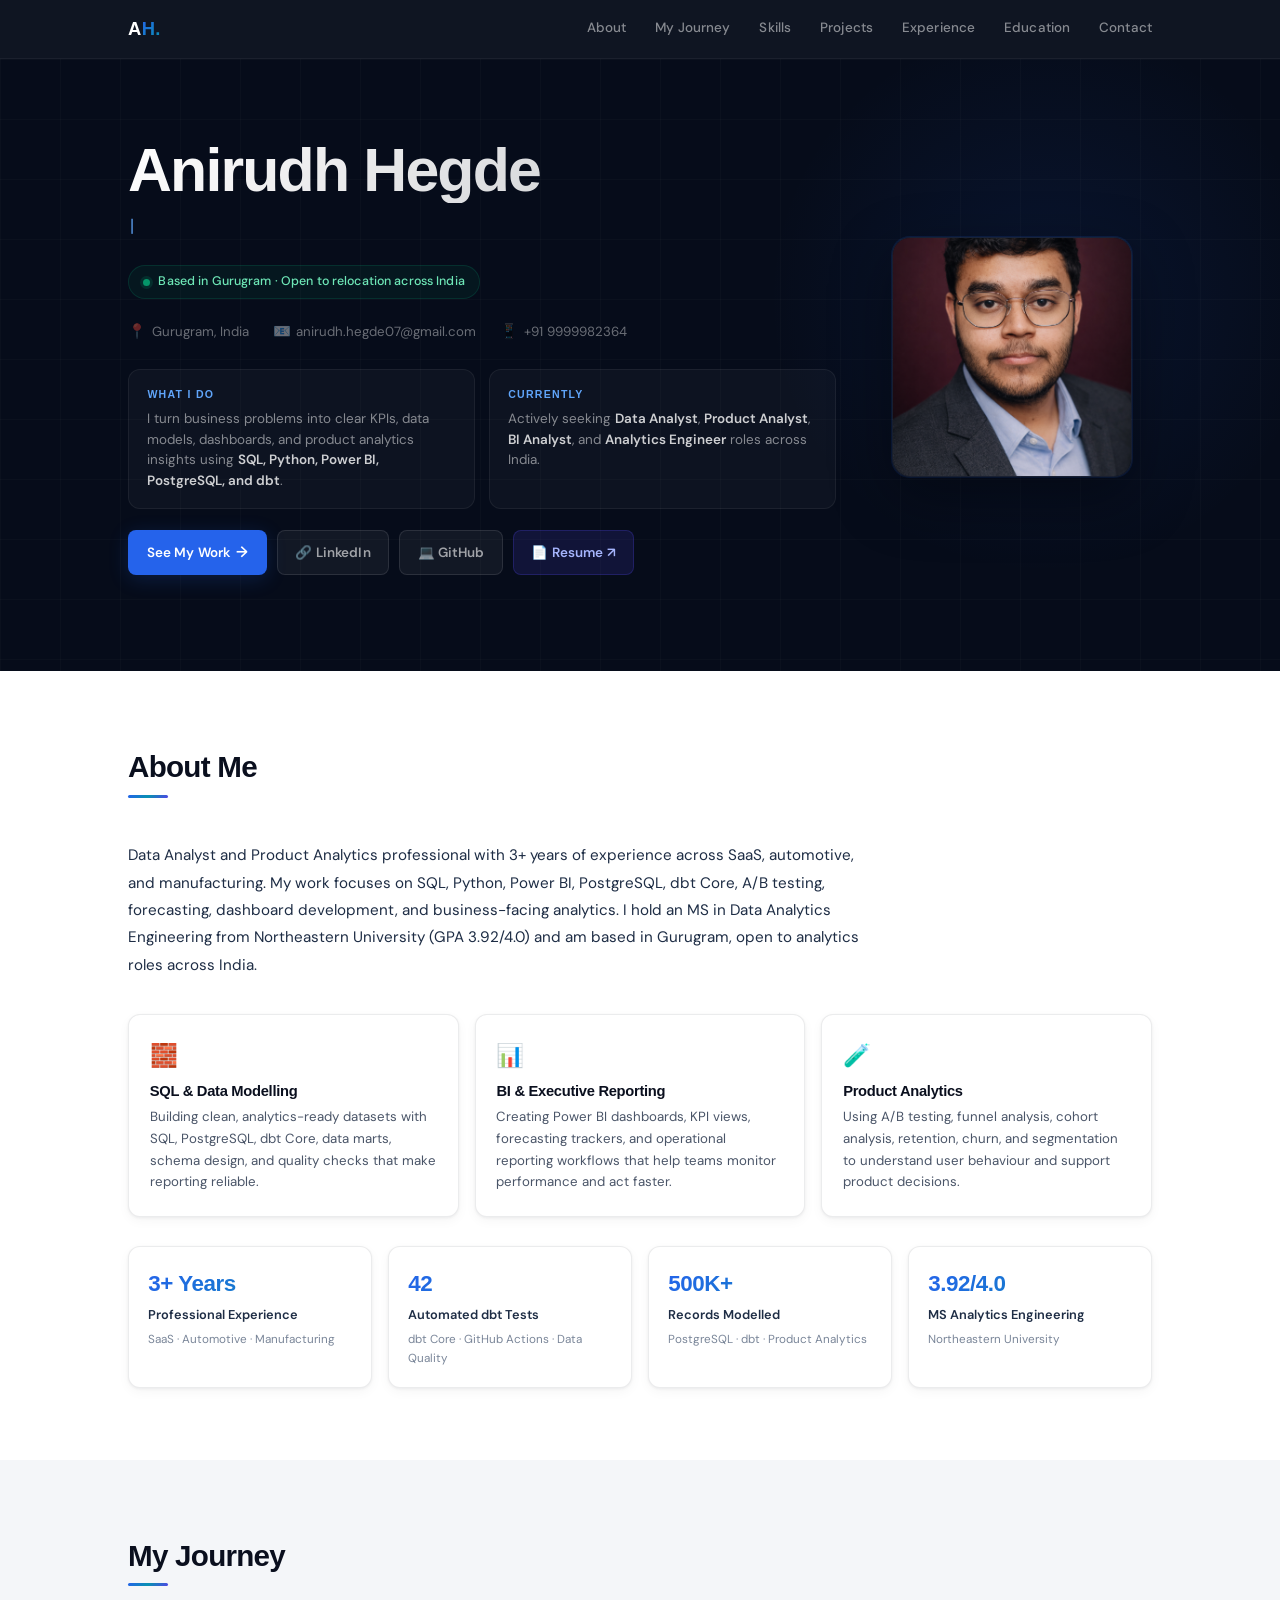
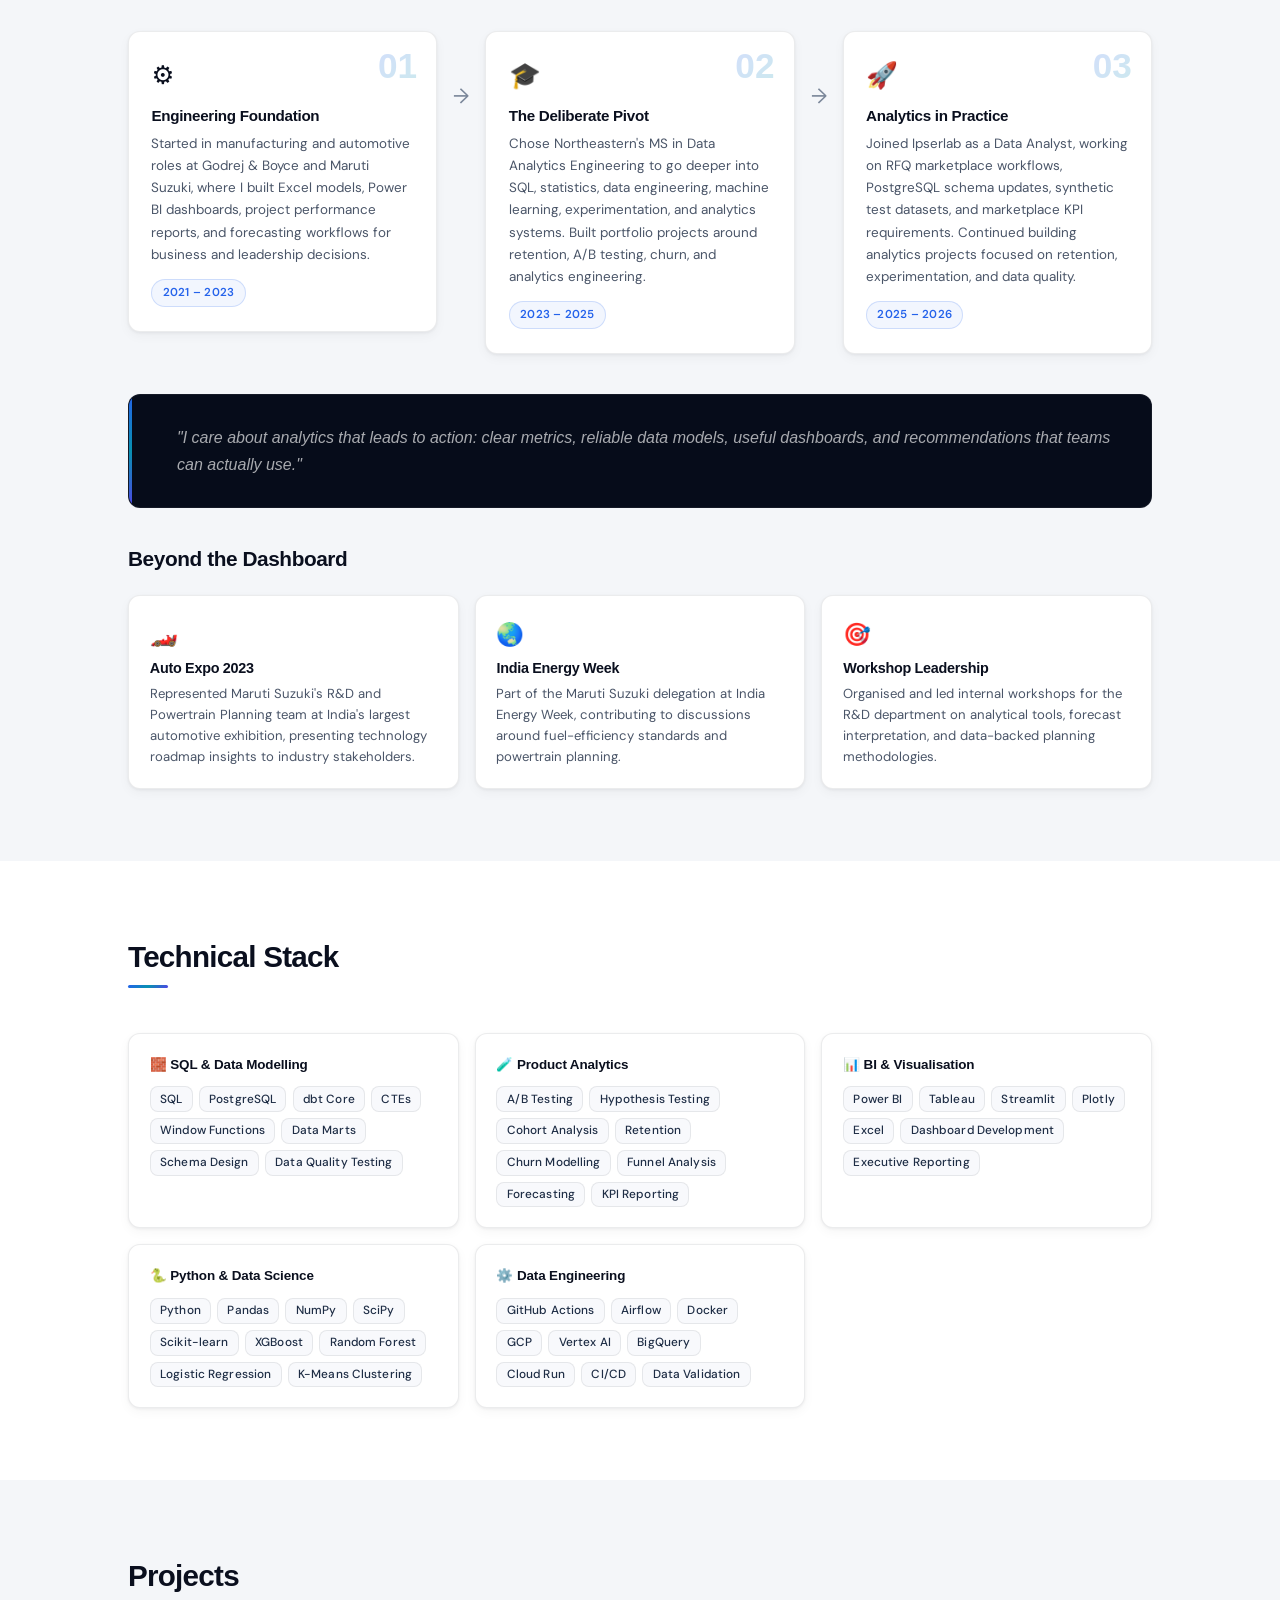
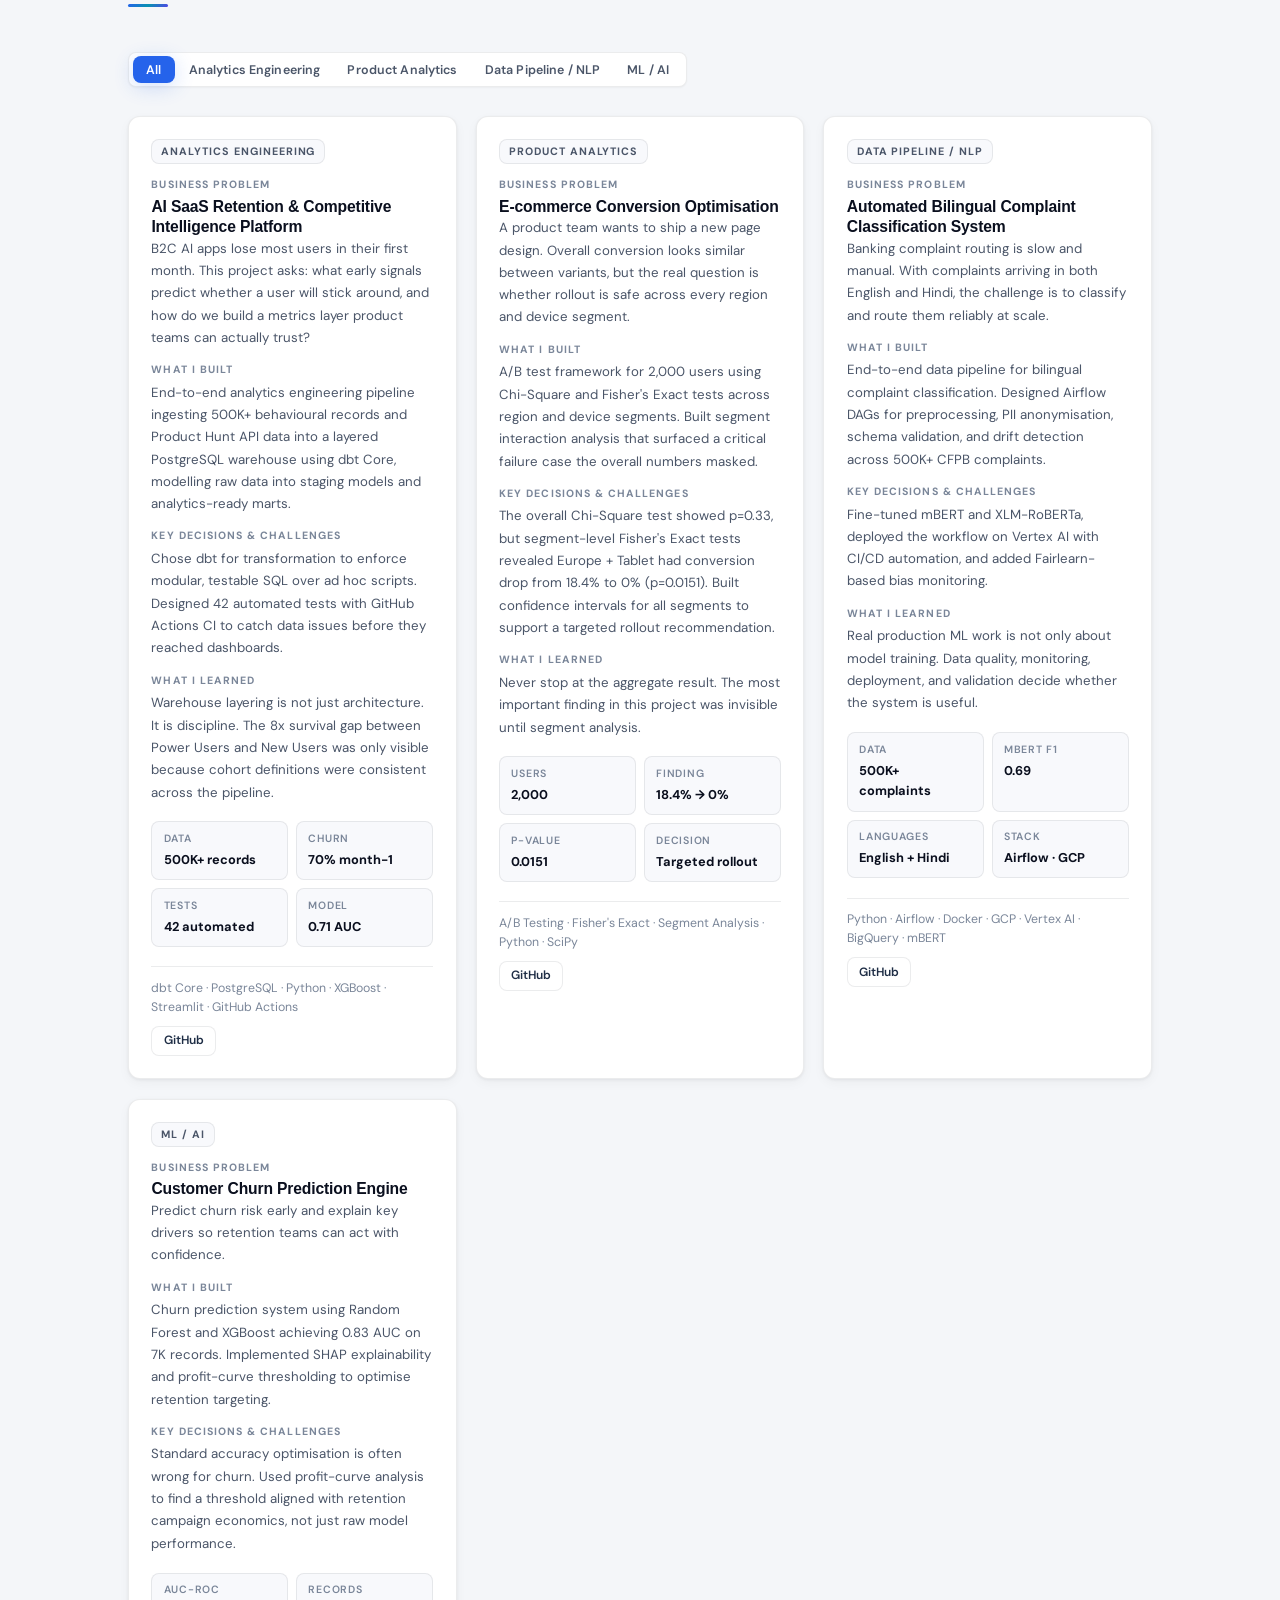
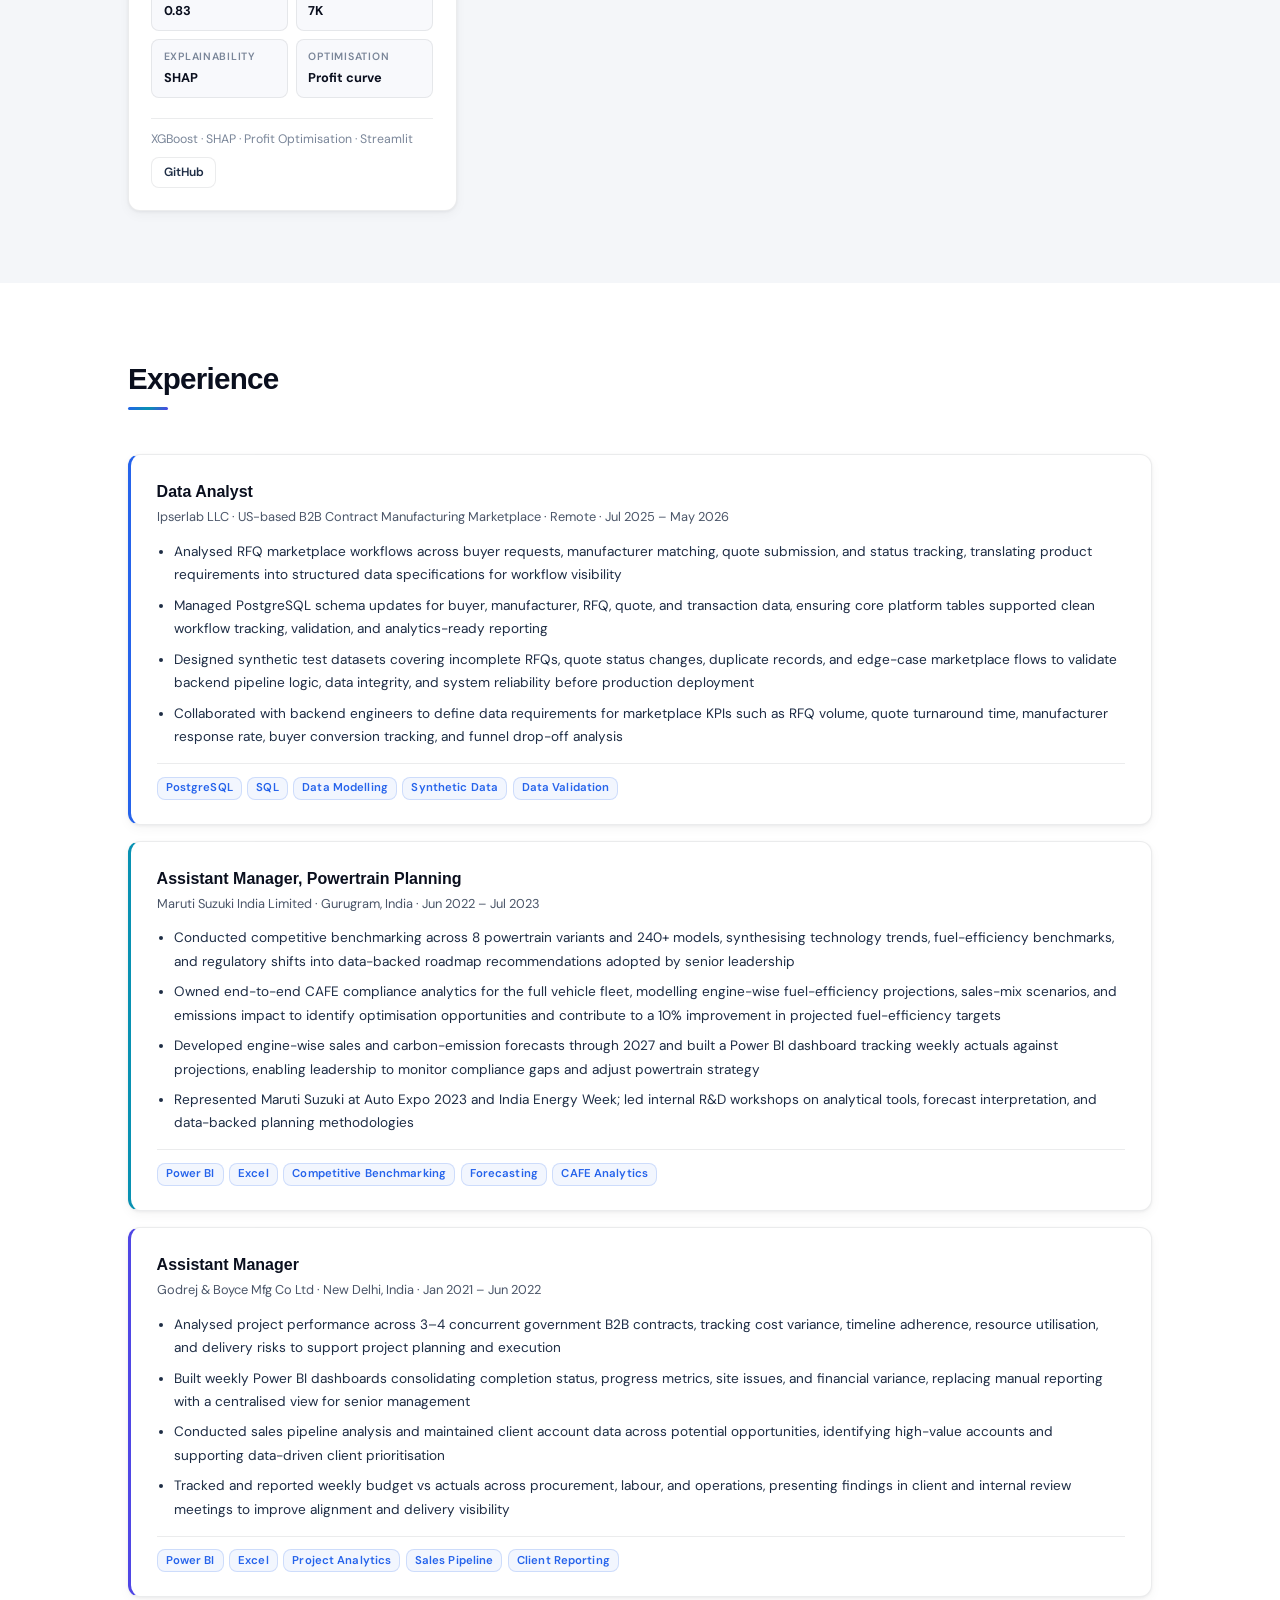
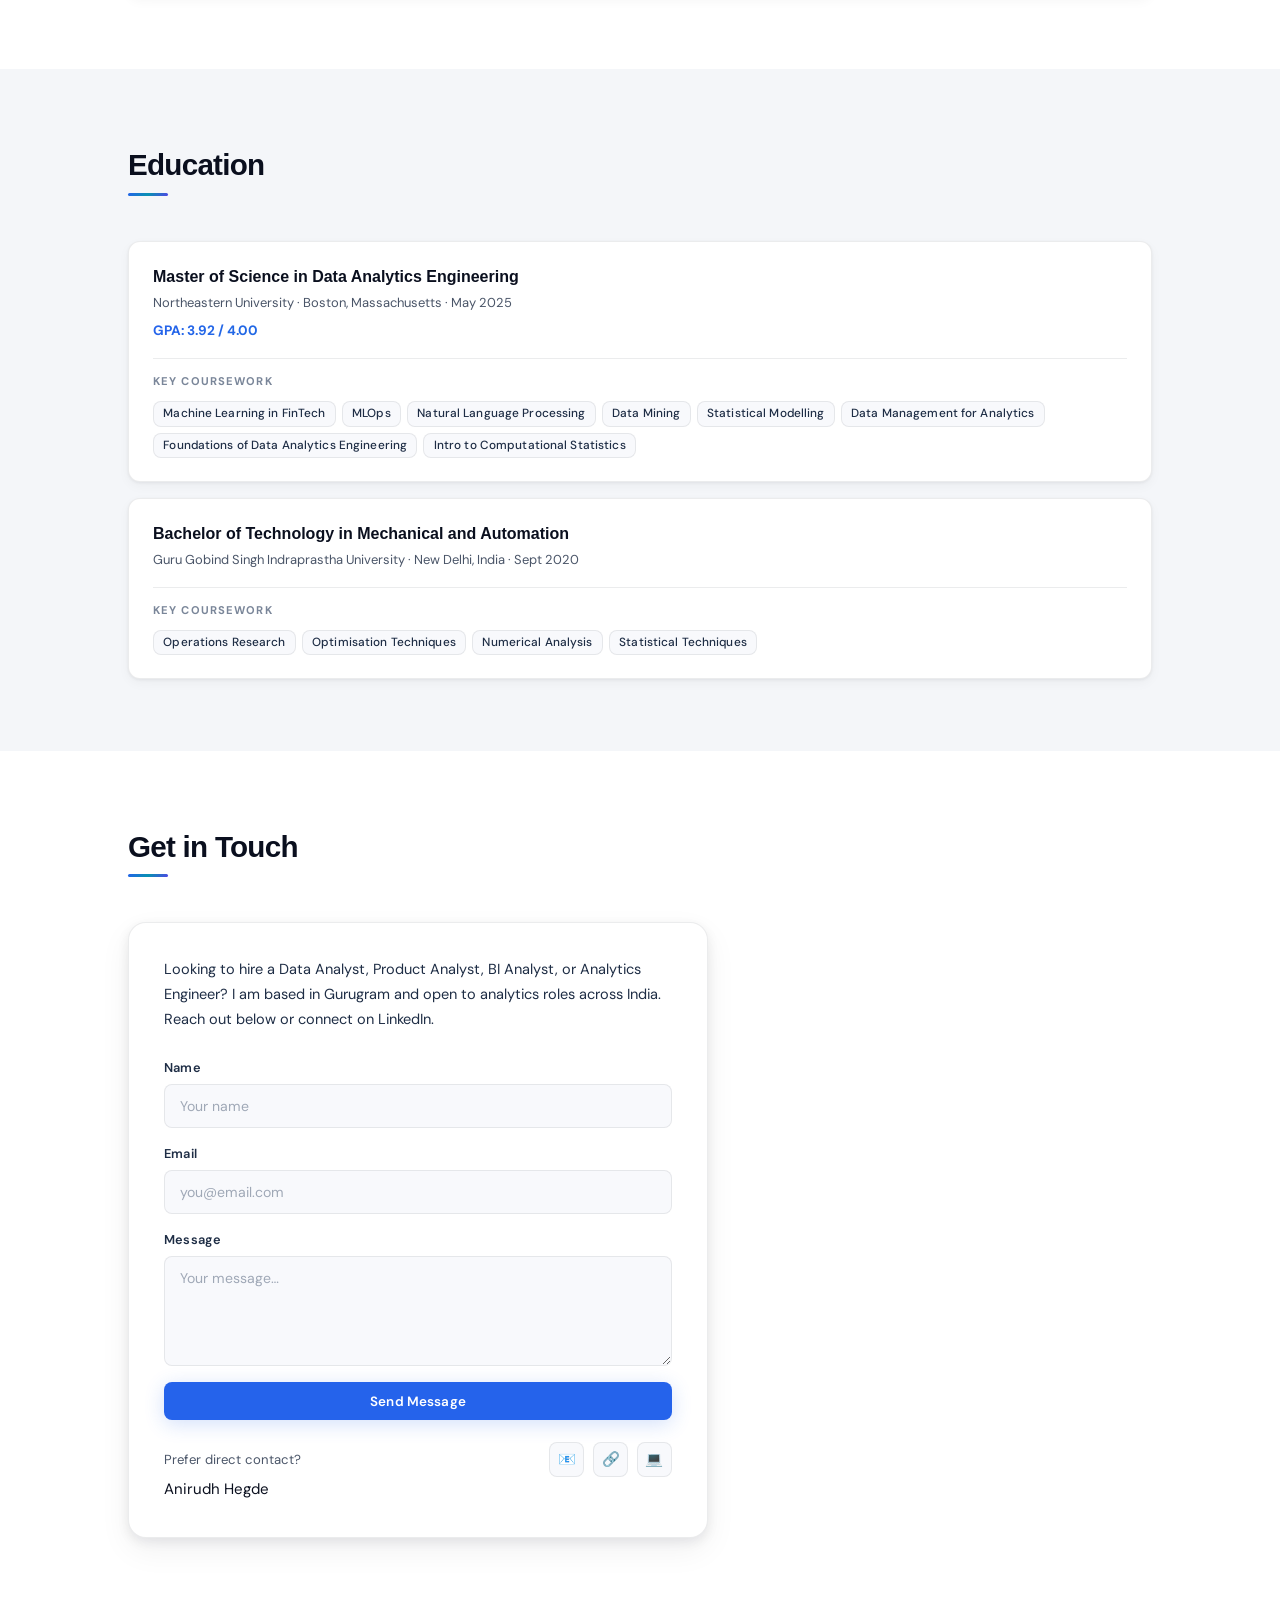
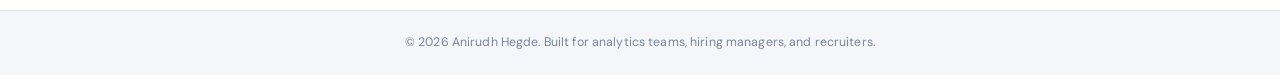
==== commit 7471fd9d: "Updated Resume and Portfolio" ====
--- a/index.html
+++ b/index.html
@@ -3,8 +3,8 @@
 <head>
   <meta charset="UTF-8" />
   <meta name="viewport" content="width=device-width, initial-scale=1.0" />
-  <title>Anirudh Hegde | Data Scientist | Machine Learning Engineer</title>
-  <meta name="description" content="Data Scientist and ML Engineer with 3+ years of experience building end-to-end ML systems including churn prediction, NLP classifiers, and A/B testing frameworks. MS in Data Analytics Engineering, Northeastern University." />
+  <title>Anirudh Hegde | Data Analyst | Product Analytics</title>
+  <meta name="description" content="Data Analyst and Product Analytics professional with 3+ years of experience across SaaS, automotive, and manufacturing. Skilled in SQL, Python, Power BI, PostgreSQL, dbt, A/B testing, forecasting, dashboard development, and business-facing analytics. MS in Data Analytics Engineering, Northeastern University." />
   <link rel="preconnect" href="https://fonts.googleapis.com" />
   <link rel="preconnect" href="https://fonts.gstatic.com" crossorigin />
   <link href="https://fonts.googleapis.com/css2?family=Inter:wght@400;500;600;700;800;900&display=swap" rel="stylesheet" />
@@ -58,11 +58,11 @@
           <div class="hero-mini">
             <div class="mini-card">
               <div class="mini-title">What I Do</div>
-              <div class="mini-text">I build end-to-end ML systems — from data pipelines and feature engineering to model deployment and monitoring — that turn raw data into <strong>decisions that stick</strong>.</div>
+              <div class="mini-text">I turn business problems into clear KPIs, data models, dashboards, and product analytics insights using <strong>SQL, Python, Power BI, PostgreSQL, and dbt</strong>.</div>
             </div>
             <div class="mini-card">
               <div class="mini-title">Currently</div>
-              <div class="mini-text">Actively seeking <strong>Data Scientist</strong> and <strong>ML Engineer</strong> roles across Bengaluru, Mumbai, and Delhi NCR</div>
+              <div class="mini-text">Actively seeking <strong>Data Analyst</strong>, <strong>Product Analyst</strong>, <strong>BI Analyst</strong>, and <strong>Analytics Engineer</strong> roles across India.</div>
             </div>
           </div>
           <div class="hero-actions" style="margin-top:1.3rem">
@@ -83,17 +83,17 @@
   <section id="about">
     <div class="container">
       <div class="section-header reveal"><h2 class="section-title">About Me</h2><div class="section-underline"></div></div>
-      <p class="about-text reveal">Data Scientist and ML Engineer with 3+ years of professional experience across automotive, SaaS, and manufacturing. I build production-grade machine learning systems — from data ingestion and feature engineering to model training, deployment, and monitoring. My work spans churn prediction, NLP classification, survival analysis, and A/B experimentation. I hold an MS in Data Analytics Engineering from Northeastern University (GPA 3.92) and am based in Gurugram, open to opportunities across India.</p>
+      <p class="about-text reveal">Data Analyst and Product Analytics professional with 3+ years of experience across SaaS, automotive, and manufacturing. My work focuses on SQL, Python, Power BI, PostgreSQL, dbt Core, A/B testing, forecasting, dashboard development, and business-facing analytics. I hold an MS in Data Analytics Engineering from Northeastern University (GPA 3.92/4.0) and am based in Gurugram, open to analytics roles across India.</p>
       <div class="about-values reveal">
-        <div class="value-card"><span class="value-icon">🤖</span><h3 class="value-title">Machine Learning</h3><p class="value-text">Building predictive models end-to-end — from feature engineering and model selection to evaluation, explainability, and production deployment using XGBoost, TensorFlow, and transformer-based architectures.</p></div>
-        <div class="value-card"><span class="value-icon">⚙️</span><h3 class="value-title">MLOps & Engineering</h3><p class="value-text">Designing robust ML pipelines with Airflow, Docker, and GCP. Implementing CI/CD with GitHub Actions, data quality testing with dbt, and model monitoring with drift detection on Vertex AI.</p></div>
-        <div class="value-card"><span class="value-icon">🧪</span><h3 class="value-title">Experimentation & Analytics</h3><p class="value-text">A/B testing, survival analysis, cohort analysis, and churn modeling that surface insights behind retention strategy, product decisions, and go-to-market planning.</p></div>
+        <div class="value-card"><span class="value-icon">🧱</span><h3 class="value-title">SQL & Data Modelling</h3><p class="value-text">Building clean, analytics-ready datasets with SQL, PostgreSQL, dbt Core, data marts, schema design, and quality checks that make reporting reliable.</p></div>
+        <div class="value-card"><span class="value-icon">📊</span><h3 class="value-title">BI & Executive Reporting</h3><p class="value-text">Creating Power BI dashboards, KPI views, forecasting trackers, and operational reporting workflows that help teams monitor performance and act faster.</p></div>
+        <div class="value-card"><span class="value-icon">🧪</span><h3 class="value-title">Product Analytics</h3><p class="value-text">Using A/B testing, funnel analysis, cohort analysis, retention, churn, and segmentation to understand user behaviour and support product decisions.</p></div>
       </div>
       <div class="about-metrics reveal">
         <div class="metric-card"><div class="metric-value">3+ Years</div><div class="metric-label">Professional Experience</div><div class="metric-tag">SaaS · Automotive · Manufacturing</div></div>
-        <div class="metric-card"><div class="metric-value">0.71 AUC</div><div class="metric-label">Churn Prediction Model</div><div class="metric-tag">XGBoost · dbt Core · PostgreSQL</div></div>
-        <div class="metric-card"><div class="metric-value">500K+</div><div class="metric-label">Records Processed</div><div class="metric-tag">Yelp · CFPB · Product Hunt API</div></div>
-        <div class="metric-card"><div class="metric-value">3.92 GPA</div><div class="metric-label">MS Analytics Engineering</div><div class="metric-tag">Northeastern University</div></div>
+        <div class="metric-card"><div class="metric-value">42</div><div class="metric-label">Automated dbt Tests</div><div class="metric-tag">dbt Core · GitHub Actions · Data Quality</div></div>
+        <div class="metric-card"><div class="metric-value">500K+</div><div class="metric-label">Records Modelled</div><div class="metric-tag">PostgreSQL · dbt · Product Analytics</div></div>
+        <div class="metric-card"><div class="metric-value">3.92/4.0</div><div class="metric-label">MS Analytics Engineering</div><div class="metric-tag">Northeastern University</div></div>
       </div>
     </div>
   </section>
@@ -108,8 +108,8 @@
           <div class="story-step">01</div>
           <div class="story-icon">⚙️</div>
           <h3 class="story-title">Engineering Foundation</h3>
-          <p class="story-text">Started as a Mechanical Engineer at Godrej & Boyce and Maruti Suzuki. Built Excel models, Power BI dashboards, and analytical reports for project delivery and powertrain planning. Realized data was where I had the most impact — and wanted to go deeper.</p>
-          <div class="story-tag">2019 – 2023</div>
+          <p class="story-text">Started in manufacturing and automotive roles at Godrej & Boyce and Maruti Suzuki, where I built Excel models, Power BI dashboards, project performance reports, and forecasting workflows for business and leadership decisions.</p>
+          <div class="story-tag">2021 – 2023</div>
         </div>
 
         <div class="story-arrow">→</div>
@@ -118,7 +118,7 @@
           <div class="story-step">02</div>
           <div class="story-icon">🎓</div>
           <h3 class="story-title">The Deliberate Pivot</h3>
-          <p class="story-text">Chose Northeastern's MS in Data Analytics Engineering — a rigorous program covering ML, MLOps, NLP, statistical modeling, and data engineering. Built real projects with production-grade stacks. Not just coursework — actual systems that work.</p>
+          <p class="story-text">Chose Northeastern's MS in Data Analytics Engineering to go deeper into SQL, statistics, data engineering, machine learning, experimentation, and analytics systems. Built portfolio projects around retention, A/B testing, churn, and analytics engineering.</p>
           <div class="story-tag">2023 – 2025</div>
         </div>
 
@@ -127,19 +127,19 @@
         <div class="story-card">
           <div class="story-step">03</div>
           <div class="story-icon">🚀</div>
-          <h3 class="story-title">Building in Production</h3>
-          <p class="story-text">Joined Ipserlab as a Data Analyst, built PostgreSQL data models and pipelines for a B2B marketplace. Simultaneously shipped three ML projects covering churn prediction, bilingual NLP, and A/B experimentation — each end-to-end, each with real data.</p>
-          <div class="story-tag">2025 – Present</div>
+          <h3 class="story-title">Analytics in Practice</h3>
+          <p class="story-text">Joined Ipserlab as a Data Analyst, working on RFQ marketplace workflows, PostgreSQL schema updates, synthetic test datasets, and marketplace KPI requirements. Continued building analytics projects focused on retention, experimentation, and data quality.</p>
+          <div class="story-tag">2025 – 2026</div>
         </div>
 
       </div>
 
       <div class="story-highlight reveal">
-        <p>"I didn't just take courses and call it a transition. I built systems — with real data, real pipelines, real models — because that's the only way to actually learn this work."</p>
+        <p>"I care about analytics that leads to action: clear metrics, reliable data models, useful dashboards, and recommendations that teams can actually use."</p>
       </div>
 
       <!-- LEADERSHIP MOMENTS -->
-      <div class="section-subheader reveal"><h3 class="section-subtitle">Beyond the Code</h3></div>
+      <div class="section-subheader reveal"><h3 class="section-subtitle">Beyond the Dashboard</h3></div>
       <div class="leadership-grid reveal">
         <div class="leadership-card">
           <div class="leadership-icon">🏎️</div>
@@ -148,13 +148,13 @@
         </div>
         <div class="leadership-card">
           <div class="leadership-icon">🌏</div>
-          <h4>India Energy Week — G20 Summit</h4>
-          <p>Part of the Maruti Suzuki delegation at India Energy Week during India's G20 presidency, contributing to discussions on fuel efficiency standards and EV transition planning.</p>
+          <h4>India Energy Week</h4>
+          <p>Part of the Maruti Suzuki delegation at India Energy Week, contributing to discussions around fuel-efficiency standards and powertrain planning.</p>
         </div>
         <div class="leadership-card">
           <div class="leadership-icon">🎯</div>
           <h4>Workshop Leadership</h4>
-          <p>Organized and led internal workshops for the R&D department on emerging analytical tools and data methodologies, driving adoption of data-driven approaches across the team.</p>
+          <p>Organised and led internal workshops for the R&D department on analytical tools, forecast interpretation, and data-backed planning methodologies.</p>
         </div>
       </div>
     </div>
@@ -167,77 +167,73 @@
       <div class="skills-grid reveal">
 
         <div class="skill-block">
-          <div class="skill-heading">🤖 Machine Learning & AI</div>
+          <div class="skill-heading">🧱 SQL & Data Modelling</div>
+          <div class="skill-chips">
+            <span class="chip">SQL</span>
+            <span class="chip">PostgreSQL</span>
+            <span class="chip">dbt Core</span>
+            <span class="chip">CTEs</span>
+            <span class="chip">Window Functions</span>
+            <span class="chip">Data Marts</span>
+            <span class="chip">Schema Design</span>
+            <span class="chip">Data Quality Testing</span>
+          </div>
+        </div>
+
+        <div class="skill-block">
+          <div class="skill-heading">🧪 Product Analytics</div>
+          <div class="skill-chips">
+            <span class="chip">A/B Testing</span>
+            <span class="chip">Hypothesis Testing</span>
+            <span class="chip">Cohort Analysis</span>
+            <span class="chip">Retention</span>
+            <span class="chip">Churn Modelling</span>
+            <span class="chip">Funnel Analysis</span>
+            <span class="chip">Forecasting</span>
+            <span class="chip">KPI Reporting</span>
+          </div>
+        </div>
+
+        <div class="skill-block">
+          <div class="skill-heading">📊 BI & Visualisation</div>
+          <div class="skill-chips">
+            <span class="chip">Power BI</span>
+            <span class="chip">Tableau</span>
+            <span class="chip">Streamlit</span>
+            <span class="chip">Plotly</span>
+            <span class="chip">Excel</span>
+            <span class="chip">Dashboard Development</span>
+            <span class="chip">Executive Reporting</span>
+          </div>
+        </div>
+
+        <div class="skill-block">
+          <div class="skill-heading">🐍 Python & Data Science</div>
           <div class="skill-chips">
             <span class="chip">Python</span>
+            <span class="chip">Pandas</span>
+            <span class="chip">NumPy</span>
+            <span class="chip">SciPy</span>
             <span class="chip">Scikit-learn</span>
             <span class="chip">XGBoost</span>
-            <span class="chip">TensorFlow</span>
-            <span class="chip">mBERT</span>
-            <span class="chip">XLM-RoBERTa</span>
-            <span class="chip">CNNs</span>
-            <span class="chip">Bi-LSTM</span>
             <span class="chip">Random Forest</span>
+            <span class="chip">Logistic Regression</span>
             <span class="chip">K-Means Clustering</span>
-            <span class="chip">NLP</span>
           </div>
         </div>
 
         <div class="skill-block">
-          <div class="skill-heading">🧪 Data Science & Analytics</div>
+          <div class="skill-heading">⚙️ Data Engineering</div>
           <div class="skill-chips">
-            <span class="chip">Survival Analysis</span>
-            <span class="chip">A/B Testing</span>
-            <span class="chip">Hypothesis Testing</span>
-            <span class="chip">Churn Modeling</span>
-            <span class="chip">RFM Analysis</span>
-            <span class="chip">Cohort Analysis</span>
-            <span class="chip">CLV Modeling</span>
-            <span class="chip">Retention Analysis</span>
-            <span class="chip">Feature Engineering</span>
-            <span class="chip">Time Series (SARIMAX, Prophet)</span>
-          </div>
-        </div>
-
-        <div class="skill-block">
-          <div class="skill-heading">⚙️ MLOps & Data Engineering</div>
-          <div class="skill-chips">
-            <span class="chip">Apache Airflow</span>
+            <span class="chip">GitHub Actions</span>
+            <span class="chip">Airflow</span>
             <span class="chip">Docker</span>
-            <span class="chip">GCP (Vertex AI, BigQuery, Cloud Run)</span>
-            <span class="chip">GitHub Actions CI/CD</span>
-            <span class="chip">dbt Core</span>
-            <span class="chip">DVC</span>
-            <span class="chip">PostgreSQL</span>
-            <span class="chip">Amazon Redshift</span>
-            <span class="chip">Snowflake</span>
-            <span class="chip">SQL</span>
-          </div>
-        </div>
-
-        <div class="skill-block">
-          <div class="skill-heading">📊 Visualization & BI</div>
-          <div class="skill-chips">
-            <span class="chip">Streamlit</span>
-            <span class="chip">Tableau</span>
-            <span class="chip">Power BI</span>
-            <span class="chip">Plotly</span>
-            <span class="chip">Matplotlib</span>
-            <span class="chip">Seaborn</span>
-          </div>
-        </div>
-
-        <div class="skill-block">
-          <div class="skill-heading">🎓 Relevant Coursework</div>
-          <div class="skill-chips">
-            <span class="chip">Machine Learning in FinTech</span>
-            <span class="chip">MLOps</span>
-            <span class="chip">Natural Language Processing</span>
-            <span class="chip">Data Mining</span>
-            <span class="chip">Statistical Modeling</span>
-            <span class="chip">Data Management for Analytics</span>
-            <span class="chip">Foundations of Data Analytics Engineering</span>
-            <span class="chip">Intro to Computational Statistics</span>
+            <span class="chip">GCP</span>
+            <span class="chip">Vertex AI</span>
+            <span class="chip">BigQuery</span>
+            <span class="chip">Cloud Run</span>
+            <span class="chip">CI/CD</span>
+            <span class="chip">Data Validation</span>
           </div>
         </div>
 
@@ -251,10 +247,10 @@
       <div class="section-header reveal"><h2 class="section-title">Projects</h2><div class="section-underline"></div></div>
       <div class="case-filter reveal">
         <button class="case-pill active" data-filter="all">All</button>
+        <button class="case-pill" data-filter="ae">Analytics Engineering</button>
+        <button class="case-pill" data-filter="analytics">Product Analytics</button>
+        <button class="case-pill" data-filter="mlops">Data Pipeline / NLP</button>
         <button class="case-pill" data-filter="ml">ML / AI</button>
-        <button class="case-pill" data-filter="mlops">MLOps</button>
-        <button class="case-pill" data-filter="analytics">Analytics</button>
-        <button class="case-pill" data-filter="ae">Analytics Engineering</button>
       </div>
       <div class="case-grid reveal">
 
@@ -262,63 +258,63 @@
         <div class="case-card" data-type="ae" data-search="ai saas retention dbt postgresql xgboost survival churn streamlit github actions">
           <span class="case-tag">Analytics Engineering</span>
           <div><div class="case-label">Business Problem</div><h3 class="case-title">AI SaaS Retention & Competitive Intelligence Platform</h3><p class="case-text">B2C AI apps lose most users in their first month. This project asks: what early signals predict whether a user will stick around, and how do we build a metrics layer product teams can actually trust?</p></div>
-          <div><div class="case-label">What I Built</div><p class="case-text">End-to-end analytics platform ingesting 500K+ Yelp events and Product Hunt API data into a layered PostgreSQL warehouse (raw → staging → marts) using dbt Core. Built Kaplan-Meier survival curves, an XGBoost churn model, and a Streamlit dashboard for cohort and competitive intelligence.</p></div>
-          <div><div class="case-label">Key Decisions & Challenges</div><p class="case-text">Chose dbt for transformation to enforce modular, testable SQL over ad hoc scripts. Used Yelp reviews as a behavioral proxy for SaaS engagement — review frequency mapped to product usage patterns. Designed 42 automated tests across three quality layers (dbt-expectations, database constraints, CI checks) to catch data issues before they hit the dashboard.</p></div>
-          <div><div class="case-label">What I Learned</div><p class="case-text">Warehouse layering (raw → staging → marts) isn't just architecture — it's discipline. Immutable raw data saved me multiple times when upstream sources changed. The 8x survival gap between Power Users and New Users was only visible because cohort definitions were consistent across the whole pipeline.</p></div>
+          <div><div class="case-label">What I Built</div><p class="case-text">End-to-end analytics engineering pipeline ingesting 500K+ behavioural records and Product Hunt API data into a layered PostgreSQL warehouse using dbt Core, modelling raw data into staging models and analytics-ready marts.</p></div>
+          <div><div class="case-label">Key Decisions & Challenges</div><p class="case-text">Chose dbt for transformation to enforce modular, testable SQL over ad hoc scripts. Designed 42 automated tests with GitHub Actions CI to catch data issues before they reached dashboards.</p></div>
+          <div><div class="case-label">What I Learned</div><p class="case-text">Warehouse layering is not just architecture. It is discipline. The 8x survival gap between Power Users and New Users was only visible because cohort definitions were consistent across the pipeline.</p></div>
           <div class="case-metrics">
-            <div class="case-metric"><span class="case-metric-label">Data</span><span class="case-metric-value">500K+ events</span></div>
+            <div class="case-metric"><span class="case-metric-label">Data</span><span class="case-metric-value">500K+ records</span></div>
             <div class="case-metric"><span class="case-metric-label">Churn</span><span class="case-metric-value">70% month-1</span></div>
-            <div class="case-metric"><span class="case-metric-label">Model AUC</span><span class="case-metric-value">0.71 XGBoost</span></div>
             <div class="case-metric"><span class="case-metric-label">Tests</span><span class="case-metric-value">42 automated</span></div>
-          </div>
-          <div class="case-footer"><span>dbt Core · Survival Analysis · XGBoost · CI/CD · Streamlit</span><div class="case-links"><a class="case-link" href="https://github.com/AnirudhHegde20/AI-Product-Retention-Analytics" target="_blank" rel="noopener">GitHub</a></div></div>
-        </div>
-
-        <!-- PROJECT 2: Bilingual Complaint -->
+            <div class="case-metric"><span class="case-metric-label">Model</span><span class="case-metric-value">0.71 AUC</span></div>
+          </div>
+          <div class="case-footer"><span>dbt Core · PostgreSQL · Python · XGBoost · Streamlit · GitHub Actions</span><div class="case-links"><a class="case-link" href="https://github.com/AnirudhHegde20/AI-Product-Retention-Analytics" target="_blank" rel="noopener">GitHub</a></div></div>
+        </div>
+
+        <!-- PROJECT 2: E-commerce A/B Test -->
+        <div class="case-card" data-type="analytics" data-search="ecommerce conversion ab testing chi-square fisher analytics python scipy plotly segmentation">
+          <span class="case-tag">Product Analytics</span>
+          <div><div class="case-label">Business Problem</div><h3 class="case-title">E-commerce Conversion Optimisation</h3><p class="case-text">A product team wants to ship a new page design. Overall conversion looks similar between variants, but the real question is whether rollout is safe across every region and device segment.</p></div>
+          <div><div class="case-label">What I Built</div><p class="case-text">A/B test framework for 2,000 users using Chi-Square and Fisher's Exact tests across region and device segments. Built segment interaction analysis that surfaced a critical failure case the overall numbers masked.</p></div>
+          <div><div class="case-label">Key Decisions & Challenges</div><p class="case-text">The overall Chi-Square test showed p=0.33, but segment-level Fisher's Exact tests revealed Europe + Tablet had conversion drop from 18.4% to 0% (p=0.0151). Built confidence intervals for all segments to support a targeted rollout recommendation.</p></div>
+          <div><div class="case-label">What I Learned</div><p class="case-text">Never stop at the aggregate result. The most important finding in this project was invisible until segment analysis.</p></div>
+          <div class="case-metrics">
+            <div class="case-metric"><span class="case-metric-label">Users</span><span class="case-metric-value">2,000</span></div>
+            <div class="case-metric"><span class="case-metric-label">Finding</span><span class="case-metric-value">18.4% → 0%</span></div>
+            <div class="case-metric"><span class="case-metric-label">p-value</span><span class="case-metric-value">0.0151</span></div>
+            <div class="case-metric"><span class="case-metric-label">Decision</span><span class="case-metric-value">Targeted rollout</span></div>
+          </div>
+          <div class="case-footer"><span>A/B Testing · Fisher's Exact · Segment Analysis · Python · SciPy</span><div class="case-links"><a class="case-link" href="https://github.com/AnirudhHegde20/Improving-Conversion-on-an-E-commerce-Product-Page" target="_blank" rel="noopener">GitHub</a></div></div>
+        </div>
+
+        <!-- PROJECT 3: Bilingual Complaint -->
         <div class="case-card" data-type="mlops" data-search="bilingual complaint classification mbert xlm roberta airflow docker gcp vertex ai bigquery nlp mlops">
-          <span class="case-tag">MLOps</span>
-          <div><div class="case-label">Business Problem</div><h3 class="case-title">Automated Bilingual Complaint Classification System</h3><p class="case-text">Banking complaint routing is slow and manual. With complaints arriving in both English and Hindi, how do you build a system that automatically classifies and routes them to the right team — at scale, with fairness checks?</p></div>
-          <div><div class="case-label">What I Built</div><p class="case-text">Full MLOps pipeline on GCP for bilingual (English/Hindi) complaint classification. Designed Airflow DAGs for data preprocessing, PII anonymization, and schema validation on 500K+ CFPB complaints stored in BigQuery. Fine-tuned mBERT and XLM-RoBERTa, deployed to Vertex AI with automated CI/CD, data drift detection, and Slack monitoring.</p></div>
-          <div><div class="case-label">Key Decisions & Challenges</div><p class="case-text">PII anonymization was the hardest part — complaints contained bank account numbers, SSNs, addresses, and demographic info. Built a multi-pattern detection system to redact 15+ PII types while preserving complaint meaning. Used cosine similarity on sentence embeddings for drift detection instead of statistical tests — more robust for text data. Added Fairlearn bias checks across product and department slices to ensure the model wasn't systematically failing certain complaint types.</p></div>
-          <div><div class="case-label">What I Learned</div><p class="case-text">MLOps is mostly plumbing. The model training took days; the pipeline, monitoring, and deployment took weeks. Real production ML is 20% modeling and 80% engineering. mBERT outperformed XLM-RoBERTa on product classification (F1 0.69 vs 0.68) — likely because mBERT's pretraining distribution better matched the financial domain text.</p></div>
+          <span class="case-tag">Data Pipeline / NLP</span>
+          <div><div class="case-label">Business Problem</div><h3 class="case-title">Automated Bilingual Complaint Classification System</h3><p class="case-text">Banking complaint routing is slow and manual. With complaints arriving in both English and Hindi, the challenge is to classify and route them reliably at scale.</p></div>
+          <div><div class="case-label">What I Built</div><p class="case-text">End-to-end data pipeline for bilingual complaint classification. Designed Airflow DAGs for preprocessing, PII anonymisation, schema validation, and drift detection across 500K+ CFPB complaints.</p></div>
+          <div><div class="case-label">Key Decisions & Challenges</div><p class="case-text">Fine-tuned mBERT and XLM-RoBERTa, deployed the workflow on Vertex AI with CI/CD automation, and added Fairlearn-based bias monitoring.</p></div>
+          <div><div class="case-label">What I Learned</div><p class="case-text">Real production ML work is not only about model training. Data quality, monitoring, deployment, and validation decide whether the system is useful.</p></div>
           <div class="case-metrics">
             <div class="case-metric"><span class="case-metric-label">Data</span><span class="case-metric-value">500K+ complaints</span></div>
-            <div class="case-metric"><span class="case-metric-label">mBERT F1</span><span class="case-metric-value">0.69 product</span></div>
+            <div class="case-metric"><span class="case-metric-label">mBERT F1</span><span class="case-metric-value">0.69</span></div>
             <div class="case-metric"><span class="case-metric-label">Languages</span><span class="case-metric-value">English + Hindi</span></div>
-            <div class="case-metric"><span class="case-metric-label">Stack</span><span class="case-metric-value">Airflow · Docker · GCP</span></div>
-          </div>
-          <div class="case-footer"><span>mBERT · XLM-RoBERTa · Vertex AI · Airflow · Docker · BigQuery</span><div class="case-links"><a class="case-link" href="https://github.com/AnirudhHegde20/Automated-BiLingual-Complaint-System" target="_blank" rel="noopener">GitHub</a></div></div>
-        </div>
-
-        <!-- PROJECT 3: E-commerce A/B Test -->
-        <div class="case-card" data-type="analytics" data-search="ecommerce conversion ab testing chi-square fisher analytics python scipy plotly segmentation">
-          <span class="case-tag">Analytics</span>
-          <div><div class="case-label">Business Problem</div><h3 class="case-title">E-commerce Conversion Optimization</h3><p class="case-text">A product team wants to ship a new page design. Overall conversion looks similar between variants — but is it safe to roll out globally, or are there segments where the new design actually hurts?</p></div>
-          <div><div class="case-label">What I Built</div><p class="case-text">A/B test framework for 2,000 users using Chi-Square and Fisher's Exact tests across region and device segments. Built segment interaction analysis that surfaced a critical failure case the overall numbers completely masked.</p></div>
-          <div><div class="case-label">Key Decisions & Challenges</div><p class="case-text">The overall Chi-Square test showed p=0.33 — not significant, seemingly safe to ship. But segment-level Fisher's Exact tests revealed Europe + Tablet had conversion drop from 18.4% to 0% (p=0.0151). This is a classic Simpson's Paradox-adjacent problem: aggregate statistics can hide segment-level disasters. Built confidence intervals for all segments to give the product team a clear rollout recommendation rather than a binary ship/no-ship.</p></div>
-          <div><div class="case-label">What I Learned</div><p class="case-text">Never stop at the aggregate result. The most important finding in this project was invisible until segment analysis — and it would have caused real revenue damage if the design had shipped globally. Statistical significance at the overall level means nothing if a specific segment breaks completely.</p></div>
-          <div class="case-metrics">
-            <div class="case-metric"><span class="case-metric-label">Users</span><span class="case-metric-value">2,000</span></div>
-            <div class="case-metric"><span class="case-metric-label">Key finding</span><span class="case-metric-value">18.4% → 0% CR</span></div>
-            <div class="case-metric"><span class="case-metric-label">p-value</span><span class="case-metric-value">0.0151</span></div>
-            <div class="case-metric"><span class="case-metric-label">Outcome</span><span class="case-metric-value">Targeted rollout rec</span></div>
-          </div>
-          <div class="case-footer"><span>A/B Testing · Fisher's Exact · Segment Analysis · Python · SciPy</span><div class="case-links"><a class="case-link" href="https://github.com/AnirudhHegde20/Improving-Conversion-on-an-E-commerce-Product-Page" target="_blank" rel="noopener">GitHub</a></div></div>
+            <div class="case-metric"><span class="case-metric-label">Stack</span><span class="case-metric-value">Airflow · GCP</span></div>
+          </div>
+          <div class="case-footer"><span>Python · Airflow · Docker · GCP · Vertex AI · BigQuery · mBERT</span><div class="case-links"><a class="case-link" href="https://github.com/AnirudhHegde20/Automated-BiLingual-Complaint-System" target="_blank" rel="noopener">GitHub</a></div></div>
         </div>
 
         <!-- PROJECT 4: Churn Prediction -->
         <div class="case-card" data-type="ml" data-search="churn prediction machine learning random forest xgboost shap explainability retention streamlit roc auc">
           <span class="case-tag">ML / AI</span>
-          <div><div class="case-label">Business Problem</div><h3 class="case-title">Customer Churn Prediction Engine</h3><p class="case-text">Reduce revenue leakage by predicting churn risk early and explaining key drivers so retention teams can act with confidence — not just a model score, but actionable insight.</p></div>
-          <div><div class="case-label">What I Built</div><p class="case-text">Churn prediction system using Random Forest and XGBoost achieving 0.83 AUC on 7K records. Implemented SHAP explainability for feature-level insights and profit-curve thresholding to optimize the decision threshold for retention spend ROI rather than raw accuracy.</p></div>
-          <div><div class="case-label">Key Decisions & Challenges</div><p class="case-text">Standard accuracy optimization is wrong for churn — the cost of missing a churner is much higher than the cost of a false alarm. Used profit-curve analysis to find the threshold that maximized expected ROI on retention campaigns, not just model performance. SHAP values made the model explainable to non-technical stakeholders who needed to trust the predictions.</p></div>
+          <div><div class="case-label">Business Problem</div><h3 class="case-title">Customer Churn Prediction Engine</h3><p class="case-text">Predict churn risk early and explain key drivers so retention teams can act with confidence.</p></div>
+          <div><div class="case-label">What I Built</div><p class="case-text">Churn prediction system using Random Forest and XGBoost achieving 0.83 AUC on 7K records. Implemented SHAP explainability and profit-curve thresholding to optimise retention targeting.</p></div>
+          <div><div class="case-label">Key Decisions & Challenges</div><p class="case-text">Standard accuracy optimisation is often wrong for churn. Used profit-curve analysis to find a threshold aligned with retention campaign economics, not just raw model performance.</p></div>
           <div class="case-metrics">
             <div class="case-metric"><span class="case-metric-label">AUC-ROC</span><span class="case-metric-value">0.83</span></div>
             <div class="case-metric"><span class="case-metric-label">Records</span><span class="case-metric-value">7K</span></div>
-            <div class="case-metric"><span class="case-metric-label">Explainability</span><span class="case-metric-value">SHAP values</span></div>
-            <div class="case-metric"><span class="case-metric-label">Optimization</span><span class="case-metric-value">Profit-curve</span></div>
-          </div>
-          <div class="case-footer"><span>XGBoost · SHAP · Profit Optimization · Streamlit</span><div class="case-links"><a class="case-link" href="https://github.com/AnirudhHegde20/Telco-Customer-Churn" target="_blank" rel="noopener">GitHub</a></div></div>
+            <div class="case-metric"><span class="case-metric-label">Explainability</span><span class="case-metric-value">SHAP</span></div>
+            <div class="case-metric"><span class="case-metric-label">Optimisation</span><span class="case-metric-value">Profit curve</span></div>
+          </div>
+          <div class="case-footer"><span>XGBoost · SHAP · Profit Optimisation · Streamlit</span><div class="case-links"><a class="case-link" href="https://github.com/AnirudhHegde20/Telco-Customer-Churn" target="_blank" rel="noopener">GitHub</a></div></div>
         </div>
 
       </div>
@@ -332,37 +328,37 @@
       <div class="exp-timeline reveal">
 
         <div class="exp-card">
-          <div class="exp-role">Data Analyst (Contract)</div>
+          <div class="exp-role">Data Analyst</div>
           <div class="exp-meta">Ipserlab LLC · US-based B2B Contract Manufacturing Marketplace · Remote · Jul 2025 – May 2026</div>
           <ul class="exp-list">
-            <li>Analysed and documented end-to-end RFQ workflows, mapping buyer and manufacturer data requirements into structured specifications that guided product and backend development decisions</li>
-            <li>Managed and maintained the PostgreSQL database, implementing schema changes based on evolving product requirements and ensuring data structures aligned with platform functionality</li>
-            <li>Designed and generated synthetic datasets for backend testing, enabling the engineering team to validate data pipelines and ensure system reliability before production deployment</li>
-            <li>Collaborated cross-functionally with the backend team to translate business needs into actionable data models and support robust pipeline development</li>
+            <li>Analysed RFQ marketplace workflows across buyer requests, manufacturer matching, quote submission, and status tracking, translating product requirements into structured data specifications for workflow visibility</li>
+            <li>Managed PostgreSQL schema updates for buyer, manufacturer, RFQ, quote, and transaction data, ensuring core platform tables supported clean workflow tracking, validation, and analytics-ready reporting</li>
+            <li>Designed synthetic test datasets covering incomplete RFQs, quote status changes, duplicate records, and edge-case marketplace flows to validate backend pipeline logic, data integrity, and system reliability before production deployment</li>
+            <li>Collaborated with backend engineers to define data requirements for marketplace KPIs such as RFQ volume, quote turnaround time, manufacturer response rate, buyer conversion tracking, and funnel drop-off analysis</li>
           </ul>
-          <div class="exp-tags"><span class="chip">PostgreSQL</span><span class="chip">SQL</span><span class="chip">Data Modeling</span><span class="chip">Synthetic Data</span><span class="chip">Pipeline Development</span></div>
+          <div class="exp-tags"><span class="chip">PostgreSQL</span><span class="chip">SQL</span><span class="chip">Data Modelling</span><span class="chip">Synthetic Data</span><span class="chip">Data Validation</span></div>
         </div>
 
         <div class="exp-card">
-          <div class="exp-role">Assistant Manager, Powertrain Planning & R&D</div>
+          <div class="exp-role">Assistant Manager, Powertrain Planning</div>
           <div class="exp-meta">Maruti Suzuki India Limited · Gurugram, India · Jun 2022 – Jul 2023</div>
           <ul class="exp-list">
-            <li>Conducted competitive analysis across 8 powertrain variants and 240+ models, synthesizing technology trends and regulatory shifts into data-backed roadmap recommendations adopted by senior leadership</li>
-            <li>Owned end-to-end CAFE compliance analytics for the full vehicle fleet; modeled fuel efficiency projections contributing to a 10% improvement in projected fuel efficiency targets</li>
-            <li>Developed engine-wise sales and carbon emission forecasts through 2027; built a live Power BI dashboard giving executive leadership a single view to drive CAFE compliance strategy</li>
-            <li>Represented Maruti Suzuki at Auto Expo 2023 and India Energy Week (G20 Summit India); led internal workshops on analytical tools for the R&D department</li>
+            <li>Conducted competitive benchmarking across 8 powertrain variants and 240+ models, synthesising technology trends, fuel-efficiency benchmarks, and regulatory shifts into data-backed roadmap recommendations adopted by senior leadership</li>
+            <li>Owned end-to-end CAFE compliance analytics for the full vehicle fleet, modelling engine-wise fuel-efficiency projections, sales-mix scenarios, and emissions impact to identify optimisation opportunities and contribute to a 10% improvement in projected fuel-efficiency targets</li>
+            <li>Developed engine-wise sales and carbon-emission forecasts through 2027 and built a Power BI dashboard tracking weekly actuals against projections, enabling leadership to monitor compliance gaps and adjust powertrain strategy</li>
+            <li>Represented Maruti Suzuki at Auto Expo 2023 and India Energy Week; led internal R&D workshops on analytical tools, forecast interpretation, and data-backed planning methodologies</li>
           </ul>
-          <div class="exp-tags"><span class="chip">Power BI</span><span class="chip">Excel</span><span class="chip">Competitive Analysis</span><span class="chip">Forecasting</span><span class="chip">CAFE Analytics</span></div>
+          <div class="exp-tags"><span class="chip">Power BI</span><span class="chip">Excel</span><span class="chip">Competitive Benchmarking</span><span class="chip">Forecasting</span><span class="chip">CAFE Analytics</span></div>
         </div>
 
         <div class="exp-card">
-          <div class="exp-role">Data Analyst</div>
+          <div class="exp-role">Assistant Manager</div>
           <div class="exp-meta">Godrej & Boyce Mfg Co Ltd · New Delhi, India · Jan 2021 – Jun 2022</div>
           <ul class="exp-list">
-            <li>Analysed project performance data across 3-4 concurrent government B2B contracts, tracking cost variance, timeline adherence, and resource utilization to identify risks early</li>
-            <li>Built a weekly Power BI dashboard replacing manual reporting, giving senior management real-time visibility across all active projects</li>
-            <li>Conducted sales pipeline analysis and identified high-value client opportunities through data-driven prioritization</li>
-            <li>Tracked and reported project financials weekly using Excel, presenting budget vs actuals findings in client meetings to maintain satisfaction across all government accounts</li>
+            <li>Analysed project performance across 3–4 concurrent government B2B contracts, tracking cost variance, timeline adherence, resource utilisation, and delivery risks to support project planning and execution</li>
+            <li>Built weekly Power BI dashboards consolidating completion status, progress metrics, site issues, and financial variance, replacing manual reporting with a centralised view for senior management</li>
+            <li>Conducted sales pipeline analysis and maintained client account data across potential opportunities, identifying high-value accounts and supporting data-driven client prioritisation</li>
+            <li>Tracked and reported weekly budget vs actuals across procurement, labour, and operations, presenting findings in client and internal review meetings to improve alignment and delivery visibility</li>
           </ul>
           <div class="exp-tags"><span class="chip">Power BI</span><span class="chip">Excel</span><span class="chip">Project Analytics</span><span class="chip">Sales Pipeline</span><span class="chip">Client Reporting</span></div>
         </div>
@@ -387,7 +383,7 @@
               <span class="chip">MLOps</span>
               <span class="chip">Natural Language Processing</span>
               <span class="chip">Data Mining</span>
-              <span class="chip">Statistical Modeling</span>
+              <span class="chip">Statistical Modelling</span>
               <span class="chip">Data Management for Analytics</span>
               <span class="chip">Foundations of Data Analytics Engineering</span>
               <span class="chip">Intro to Computational Statistics</span>
@@ -401,7 +397,7 @@
             <div class="edu-course-label">Key Coursework</div>
             <div class="edu-courses">
               <span class="chip">Operations Research</span>
-              <span class="chip">Optimization Techniques</span>
+              <span class="chip">Optimisation Techniques</span>
               <span class="chip">Numerical Analysis</span>
               <span class="chip">Statistical Techniques</span>
             </div>
@@ -417,28 +413,43 @@
       <div class="section-header reveal"><h2 class="section-title">Get in Touch</h2><div class="section-underline"></div></div>
       <div class="contact-wrapper reveal">
         <div class="contact-card">
-          <p class="contact-subtitle">Looking to hire a Data Scientist or ML Engineer, collaborate on a project, or just want to talk through a data problem? Reach out below or connect on LinkedIn.</p>
+          <p class="contact-subtitle">Looking to hire a Data Analyst, Product Analyst, BI Analyst, or Analytics Engineer? I am based in Gurugram and open to analytics roles across India. Reach out below or connect on LinkedIn.</p>
           <div class="field"><label for="c-name">Name</label><input id="c-name" type="text" placeholder="Your name" /></div>
           <div class="field"><label for="c-email">Email</label><input id="c-email" type="email" placeholder="you@email.com" /></div>
           <div class="field"><label for="c-msg">Message</label><textarea id="c-msg" placeholder="Your message…"></textarea></div>
           <button class="btn btn-primary" onclick="handleContact()" style="width:100%;justify-content:center">Send Message</button>
           <p id="contact-ok" style="display:none;margin-top:.8rem;color:#0f7b5f;font-size:.88rem;font-weight:500">Thanks! Your message has been sent.</p>
           <div class="contact-footer"><span>Prefer direct contact?</span><div class="social-links"><a href="mailto:anirudh.hegde07@gmail.com" title="Email">📧</a><a href="https://www.linkedin.com/in/anirudhhegde1997/" target="_blank" rel="noopener" title="LinkedIn">🔗</a><a href="https://github.com/AnirudhHegde20" target="_blank" rel="noopener" title="GitHub">💻</a></div></div>
-        </div>
-      </div>
-    </div>
-  </section>
-
-  <footer><div class="container">&copy; <span id="year">2025</span> Anirudh Hegde. Built for data-driven teams, hiring managers, and recruiters.</div></footer>
+          <div class="linkedin-badge-wrapper">
+            <div class="badge-base LI-profile-badge"
+                 data-locale="en_US"
+                 data-size="medium"
+                 data-theme="dark"
+                 data-type="HORIZONTAL"
+                 data-vanity="anirudhhegde1997"
+                 data-version="v1">
+              <a class="badge-base__link LI-simple-link"
+                 href="https://in.linkedin.com/in/anirudhhegde1997?trk=profile-badge">
+                 Anirudh Hegde
+              </a>
+            </div>
+          </div>
+        </div>
+      </div>
+    </div>
+  </section>
+
+  <footer><div class="container">&copy; <span id="year">2025</span> Anirudh Hegde. Built for analytics teams, hiring managers, and recruiters.</div></footer>
 </div>
 
 <script>
-var roles=['Data Scientist','Machine Learning Engineer','MLOps Engineer','Analytics Engineer'],ri=0,ci=0,del=false,el=document.getElementById('typed-role');
+var roles=['Data Analyst','Product Analyst','BI Analyst','Analytics Engineer'],ri=0,ci=0,del=false,el=document.getElementById('typed-role');
 function tl(){var w=roles[ri];if(!del){el.textContent=w.slice(0,ci+1);ci++;if(ci===w.length){del=true;setTimeout(tl,1800);return;}setTimeout(tl,90);}else{el.textContent=w.slice(0,ci-1);ci--;if(ci===0){del=false;ri=(ri+1)%roles.length;setTimeout(tl,400);return;}setTimeout(tl,50);}}
 tl();
 function handleContact(){document.getElementById('contact-ok').style.display='block';}
 document.getElementById('year').textContent=new Date().getFullYear();
 </script>
+<script src="https://platform.linkedin.com/badges/js/profile.js" async defer type="text/javascript"></script>
 <script src="app.js"></script>
 </body>
 </html>
--- a/styles.css
+++ b/styles.css
@@ -1,249 +1,888 @@
-/* ═══════════════════════════════
-   ANIRUDH HEGDE — BOLD PORTFOLIO
-   Dark hero + vibrant accents
-   Shared: index + case study pages
-═══════════════════════════════ */
-:root{
-  --bg:#f0f3f7;--bg-alt:#ffffff;
-  --card:#ffffff;--card-alt:#f5f7fa;
-  --text:#0b1222;--text-sec:#293548;--text-m:#5c6d83;
-  --bdr:rgba(11,18,34,0.08);--bdr-h:rgba(11,18,34,0.16);
-  --hero-bg:#0b1222;--hero-sec:#131d33;
-  --ac:#3b82f6;--ac2:#06b6d4;--ac3:#8b5cf6;
-  --grad:linear-gradient(135deg,#3b82f6,#06b6d4,#8b5cf6);
-  --ac-bg:rgba(59,130,246,0.07);--ac-bdr:rgba(59,130,246,0.2);
-  --emerald:#10b981;--amber:#f59e0b;--rose:#f43f5e;
-  --mw:1100px;--r:16px;--r-sm:10px;--pill:999px;
-  --sh-s:0 1px 4px rgba(11,18,34,0.05),0 6px 16px rgba(11,18,34,0.04);
-  --sh-m:0 8px 24px rgba(11,18,34,0.08),0 16px 40px rgba(11,18,34,0.05);
-  --sh-l:0 12px 32px rgba(11,18,34,0.1),0 24px 56px rgba(11,18,34,0.06);
-  --e:cubic-bezier(.25,.46,.45,.94);
-}
-*,*::before,*::after{box-sizing:border-box;margin:0;padding:0}
-html{scroll-behavior:smooth;-webkit-font-smoothing:antialiased}
-body{font-family:'Inter',system-ui,-apple-system,sans-serif;color:var(--text);background:var(--bg);line-height:1.6;min-height:100vh}
-a{color:inherit;text-decoration:none}
-img{max-width:100%;display:block}
-.page{min-height:100vh}
-.container{width:100%;max-width:var(--mw);margin:0 auto;padding:0 1.5rem}
-section{padding:5rem 0 4rem}
-.section-header{margin-bottom:2.5rem}
-.section-title{font-size:1.9rem;font-weight:800;letter-spacing:-.02em;color:var(--text)}
-.section-underline{width:48px;height:3px;margin-top:.6rem;border-radius:var(--pill);background:var(--grad)}
+/* ═══════════════════════════════════════════════
+   ANIRUDH HEGDE — PROFESSIONAL PORTFOLIO
+   Enterprise-grade · Sharp · Dark hero · Clean cards
+═══════════════════════════════════════════════ */
+
+@import url('https://fonts.googleapis.com/css2?family=DM+Sans:ital,opsz,wght@0,9..40,300;0,9..40,400;0,9..40,500;0,9..40,600;0,9..40,700;1,9..40,400&display=swap');
+
+:root {
+  /* Core palette */
+  --bg: #f4f6f9;
+  --bg-alt: #ffffff;
+  --card: #ffffff;
+  --card-alt: #f8f9fc;
+  --card-hover: #f0f4ff;
+
+  /* Text */
+  --text: #0a0f1e;
+  --text-sec: #1e2d45;
+  --text-m: #4a5568;
+  --text-light: #7a8699;
+
+  /* Borders */
+  --bdr: rgba(10, 15, 30, 0.08);
+  --bdr-h: rgba(10, 15, 30, 0.15);
+  --bdr-focus: rgba(37, 99, 235, 0.4);
+
+  /* Hero (deep navy) */
+  --hero-bg: #060c1a;
+  --hero-sec: #0d1629;
+  --hero-mid: #111e38;
+
+  /* Accent system — deep blue + teal + indigo */
+  --ac: #2563eb;
+  --ac-dark: #1d4ed8;
+  --ac2: #0891b2;
+  --ac3: #4f46e5;
+  --ac-bg: rgba(37, 99, 235, 0.06);
+  --ac-bdr: rgba(37, 99, 235, 0.18);
+
+  /* Status */
+  --emerald: #059669;
+  --emerald-light: rgba(5, 150, 105, 0.1);
+  --amber: #d97706;
+  --rose: #dc2626;
+
+  /* Gradient — controlled, professional */
+  --grad: linear-gradient(135deg, #2563eb 0%, #0891b2 50%, #4f46e5 100%);
+  --grad-subtle: linear-gradient(135deg, rgba(37,99,235,0.08) 0%, rgba(79,70,229,0.06) 100%);
+  --grad-text: linear-gradient(135deg, #2563eb, #0891b2);
+
+  /* Layout */
+  --mw: 1080px;
+  --r: 12px;
+  --r-sm: 8px;
+  --r-lg: 18px;
+  --pill: 999px;
+
+  /* Shadows — precise, layered */
+  --sh-xs: 0 1px 2px rgba(10,15,30,0.04);
+  --sh-s: 0 1px 3px rgba(10,15,30,0.06), 0 4px 12px rgba(10,15,30,0.04);
+  --sh-m: 0 4px 12px rgba(10,15,30,0.08), 0 12px 32px rgba(10,15,30,0.06);
+  --sh-l: 0 8px 24px rgba(10,15,30,0.10), 0 24px 56px rgba(10,15,30,0.07);
+  --sh-accent: 0 4px 20px rgba(37,99,235,0.2);
+
+  --e: cubic-bezier(0.25, 0.46, 0.45, 0.94);
+  --e-spring: cubic-bezier(0.34, 1.56, 0.64, 1);
+}
+
+/* ── RESET & BASE ── */
+*, *::before, *::after { box-sizing: border-box; margin: 0; padding: 0; }
+html { scroll-behavior: smooth; -webkit-font-smoothing: antialiased; -moz-osx-font-smoothing: grayscale; }
+body {
+  font-family: 'DM Sans', system-ui, -apple-system, sans-serif;
+  color: var(--text);
+  background: var(--bg);
+  line-height: 1.6;
+  min-height: 100vh;
+  font-size: 15px;
+}
+a { color: inherit; text-decoration: none; }
+img { max-width: 100%; display: block; }
+.page { min-height: 100vh; }
+.container { width: 100%; max-width: var(--mw); margin: 0 auto; padding: 0 1.75rem; }
+section { padding: 5rem 0 4.5rem; }
+
+/* ── TYPOGRAPHY ── */
+h1, h2, h3, h4 { font-family: 'SF Pro Display', -apple-system, BlinkMacSystemFont, 'Segoe UI', sans-serif; letter-spacing: -0.02em; line-height: 1.1; }
+.section-header { margin-bottom: 2.8rem; }
+.section-title {
+  font-family: 'SF Pro Display', -apple-system, BlinkMacSystemFont, 'Segoe UI', sans-serif;
+  font-size: 1.85rem;
+  font-weight: 800;
+  color: var(--text);
+  letter-spacing: -0.025em;
+}
+.section-subtitle {
+  font-family: 'SF Pro Display', -apple-system, BlinkMacSystemFont, 'Segoe UI', sans-serif;
+  font-size: 1.3rem;
+  font-weight: 700;
+  color: var(--text);
+  margin-bottom: 1.5rem;
+}
+.section-underline {
+  width: 40px;
+  height: 3px;
+  margin-top: 0.7rem;
+  border-radius: var(--pill);
+  background: var(--grad);
+}
 
 /* ── NAVBAR ── */
-.navbar{position:sticky;top:0;z-index:50;background:rgba(11,18,34,0.92);backdrop-filter:blur(20px);-webkit-backdrop-filter:blur(20px);border-bottom:1px solid rgba(255,255,255,0.06)}
-.nav-inner{display:flex;align-items:center;justify-content:space-between;height:60px}
-.logo{font-weight:800;font-size:1.1rem;letter-spacing:.04em;color:#fff}
-.logo span{background:var(--grad);-webkit-background-clip:text;color:transparent}
-.nav-links{display:flex;gap:1.6rem;font-size:.88rem;font-weight:500}
-.nav-links a{color:rgba(255,255,255,0.6);position:relative;transition:color .2s var(--e)}
-.nav-links a::after{content:"";position:absolute;left:0;bottom:-4px;width:0;height:2px;border-radius:var(--pill);background:var(--grad);transition:width .25s var(--e)}
-.nav-links a:hover{color:#fff}
-.nav-links a:hover::after{width:100%}
-.nav-toggle{display:none;border:none;background:transparent;color:#fff;font-size:1.3rem;cursor:pointer}
-.nav-links-mobile{display:none;flex-direction:column;gap:.65rem;padding:.65rem 0 1rem;border-top:1px solid rgba(255,255,255,0.08)}
-.nav-links-mobile.open{display:flex}
-.nav-links-mobile a{font-size:.92rem;font-weight:500;color:rgba(255,255,255,0.6);padding:.3rem 0}
-.nav-links-mobile a:hover{color:#fff}
-
-/* ── HERO (dark) ── */
-.hero{padding:4rem 0 5rem;background:var(--hero-bg);position:relative;overflow:hidden}
-.hero::before{content:"";position:absolute;top:-50%;right:-20%;width:700px;height:700px;background:radial-gradient(circle,rgba(59,130,246,0.12) 0%,transparent 60%);pointer-events:none}
-.hero::after{content:"";position:absolute;bottom:-30%;left:-10%;width:500px;height:500px;background:radial-gradient(circle,rgba(139,92,246,0.1) 0%,transparent 60%);pointer-events:none}
-.hero-grid{display:grid;grid-template-columns:1fr 300px;gap:3rem;align-items:center;position:relative;z-index:1}
-.hero-title{font-size:clamp(2.5rem,5vw,3.6rem);font-weight:900;letter-spacing:-.03em;line-height:1.08;margin-bottom:.5rem;background:var(--grad);-webkit-background-clip:text;color:transparent}
-.hero-subtitle{font-size:1.25rem;font-weight:600;color:rgba(255,255,255,0.75);margin-bottom:1rem;min-height:1.8em}
-.hero-subtitle span{color:var(--ac2)}
-.typed-cursor{display:inline-block;color:var(--ac);font-weight:300;margin-left:1px;animation:blink .7s step-end infinite}
-@keyframes blink{50%{opacity:0}}
-.opt-badge{display:inline-flex;align-items:center;gap:.5rem;padding:.4rem .85rem;border-radius:var(--pill);background:rgba(16,185,129,0.1);border:1px solid rgba(16,185,129,0.25);color:#6ee7b7;font-size:.8rem;font-weight:500;margin-bottom:1.2rem}
-.opt-dot{width:8px;height:8px;border-radius:50%;background:var(--emerald);box-shadow:0 0 0 3px rgba(16,185,129,0.2);animation:pd 2.5s ease-in-out infinite}
-@keyframes pd{0%,100%{box-shadow:0 0 0 3px rgba(16,185,129,0.2)}50%{box-shadow:0 0 0 6px rgba(16,185,129,0.1)}}
-.hero-meta{display:flex;flex-wrap:wrap;gap:.6rem 1.4rem;font-size:.85rem;color:rgba(255,255,255,0.5);margin-bottom:1.5rem}
-.hero-meta-item{display:inline-flex;align-items:center;gap:.35rem}
-.hero-meta-item .icon{font-size:.95rem}
-.hero-meta-item a{color:rgba(255,255,255,0.5);transition:color .2s var(--e)}
-.hero-meta-item a:hover{color:var(--ac2)}
+.navbar {
+  position: sticky;
+  top: 0;
+  z-index: 100;
+  background: rgba(6, 12, 26, 0.96);
+  backdrop-filter: blur(24px);
+  -webkit-backdrop-filter: blur(24px);
+  border-bottom: 1px solid rgba(255, 255, 255, 0.05);
+}
+.nav-inner {
+  display: flex;
+  align-items: center;
+  justify-content: space-between;
+  height: 58px;
+}
+.logo {
+  font-family: 'SF Pro Display', -apple-system, BlinkMacSystemFont, 'Segoe UI', sans-serif;
+  font-weight: 800;
+  font-size: 1.15rem;
+  letter-spacing: 0.02em;
+  color: #fff;
+}
+.logo span {
+  background: var(--grad-text);
+  -webkit-background-clip: text;
+  -webkit-text-fill-color: transparent;
+}
+.nav-links { display: flex; gap: 1.8rem; align-items: center; }
+.nav-links a {
+  font-size: 0.84rem;
+  font-weight: 500;
+  color: rgba(255,255,255,0.5);
+  letter-spacing: 0.01em;
+  position: relative;
+  transition: color 0.2s var(--e);
+  padding-bottom: 2px;
+}
+.nav-links a::after {
+  content: "";
+  position: absolute;
+  left: 0; bottom: -3px;
+  width: 0; height: 1.5px;
+  background: var(--grad-text);
+  border-radius: var(--pill);
+  transition: width 0.25s var(--e);
+}
+.nav-links a:hover { color: #fff; }
+.nav-links a:hover::after { width: 100%; }
+.nav-toggle { display: none; border: none; background: transparent; color: rgba(255,255,255,0.7); font-size: 1.2rem; cursor: pointer; padding: 0.25rem; }
+.nav-links-mobile { display: none; flex-direction: column; gap: 0.5rem; padding: 0.75rem 0 1.1rem; border-top: 1px solid rgba(255,255,255,0.06); }
+.nav-links-mobile.open { display: flex; }
+.nav-links-mobile a { font-size: 0.9rem; font-weight: 500; color: rgba(255,255,255,0.55); padding: 0.35rem 0; transition: color 0.2s; }
+.nav-links-mobile a:hover { color: #fff; }
+
+/* ── HERO ── */
+.hero {
+  padding: 5rem 0 6rem;
+  background: var(--hero-bg);
+  position: relative;
+  overflow: hidden;
+}
+/* Precise grid lines texture */
+.hero::before {
+  content: "";
+  position: absolute;
+  inset: 0;
+  background-image:
+    linear-gradient(rgba(255,255,255,0.02) 1px, transparent 1px),
+    linear-gradient(90deg, rgba(255,255,255,0.02) 1px, transparent 1px);
+  background-size: 60px 60px;
+  pointer-events: none;
+}
+/* Accent glow */
+.hero::after {
+  content: "";
+  position: absolute;
+  top: -10%;
+  right: -5%;
+  width: 600px;
+  height: 600px;
+  background: radial-gradient(ellipse, rgba(37,99,235,0.10) 0%, transparent 65%);
+  pointer-events: none;
+}
+.hero-grid {
+  display: grid;
+  grid-template-columns: 1fr 260px;
+  gap: 3.5rem;
+  align-items: center;
+  position: relative;
+  z-index: 1;
+}
+.hero-title {
+  font-family: 'SF Pro Display', -apple-system, BlinkMacSystemFont, 'Segoe UI', sans-serif;
+  font-size: clamp(2.6rem, 5vw, 3.8rem);
+  font-weight: 800;
+  letter-spacing: -0.03em;
+  line-height: 1.05;
+  margin-bottom: 0.6rem;
+  background: linear-gradient(135deg, #ffffff 0%, rgba(255,255,255,0.75) 100%);
+  -webkit-background-clip: text;
+  -webkit-text-fill-color: transparent;
+}
+.hero-subtitle {
+  font-size: 1.15rem;
+  font-weight: 500;
+  color: rgba(255,255,255,0.55);
+  margin-bottom: 1.1rem;
+  min-height: 1.9em;
+  letter-spacing: 0.01em;
+}
+.hero-subtitle span { color: #60a5fa; }
+.typed-cursor {
+  display: inline-block;
+  color: var(--ac);
+  font-weight: 300;
+  margin-left: 2px;
+  animation: blink 0.8s step-end infinite;
+}
+@keyframes blink { 50% { opacity: 0; } }
+
+.opt-badge {
+  display: inline-flex;
+  align-items: center;
+  gap: 0.5rem;
+  padding: 0.38rem 0.9rem;
+  border-radius: var(--pill);
+  background: rgba(5, 150, 105, 0.08);
+  border: 1px solid rgba(5, 150, 105, 0.2);
+  color: #6ee7b7;
+  font-size: 0.78rem;
+  font-weight: 500;
+  margin-bottom: 1.3rem;
+  letter-spacing: 0.01em;
+}
+.opt-dot {
+  width: 7px; height: 7px;
+  border-radius: 50%;
+  background: var(--emerald);
+  box-shadow: 0 0 0 3px rgba(5,150,105,0.18);
+  animation: pulse-dot 2.5s ease-in-out infinite;
+  flex-shrink: 0;
+}
+@keyframes pulse-dot {
+  0%, 100% { box-shadow: 0 0 0 3px rgba(5,150,105,0.18); }
+  50% { box-shadow: 0 0 0 6px rgba(5,150,105,0.08); }
+}
+.hero-meta {
+  display: flex;
+  flex-wrap: wrap;
+  gap: 0.5rem 1.5rem;
+  font-size: 0.83rem;
+  color: rgba(255,255,255,0.4);
+  margin-bottom: 1.6rem;
+}
+.hero-meta-item { display: inline-flex; align-items: center; gap: 0.35rem; }
+.hero-meta-item .icon { font-size: 0.9rem; }
+.hero-meta-item a { color: rgba(255,255,255,0.4); transition: color 0.2s var(--e); }
+.hero-meta-item a:hover { color: rgba(255,255,255,0.8); }
 
 /* Photo */
-.hero-photo{width:280px;height:280px;border-radius:20px;overflow:hidden;border:3px solid rgba(255,255,255,0.08);box-shadow:0 20px 60px rgba(0,0,0,0.3);position:relative}
-.hero-photo::before{content:"";position:absolute;inset:-2px;border-radius:22px;background:var(--grad);z-index:-1;opacity:.5}
-.hero-photo img{width:100%;height:100%;object-fit:cover}
-.hero-photo-placeholder{width:100%;height:100%;background:var(--hero-sec);display:flex;align-items:center;justify-content:center;color:rgba(255,255,255,0.15);font-size:4rem}
-
-/* Mini cards (dark variant) */
-.hero-mini{display:grid;grid-template-columns:repeat(2,1fr);gap:1rem;margin-bottom:.2rem}
-.mini-card{background:rgba(255,255,255,0.04);border-radius:var(--r);border:1px solid rgba(255,255,255,0.08);padding:1.1rem 1.2rem;backdrop-filter:blur(8px);transition:all .2s var(--e)}
-.mini-card:hover{background:rgba(255,255,255,0.07);border-color:rgba(255,255,255,0.12)}
-.mini-title{font-size:.7rem;font-weight:700;text-transform:uppercase;letter-spacing:.1em;background:var(--grad);-webkit-background-clip:text;color:transparent;margin-bottom:.4rem}
-.mini-text{font-size:.88rem;color:rgba(255,255,255,0.6);line-height:1.55}
-.mini-text strong{color:rgba(255,255,255,0.85)}
+.hero-photo {
+  width: 240px;
+  height: 240px;
+  border-radius: var(--r-lg);
+  overflow: hidden;
+  border: 1px solid rgba(255,255,255,0.07);
+  box-shadow: 0 20px 60px rgba(0,0,0,0.4), 0 0 0 1px rgba(37,99,235,0.15);
+  position: relative;
+}
+.hero-photo img { width: 100%; height: 100%; object-fit: cover; }
+.hero-photo-placeholder {
+  width: 100%; height: 100%;
+  background: var(--hero-mid);
+  display: flex;
+  align-items: center;
+  justify-content: center;
+  color: rgba(255,255,255,0.1);
+  font-size: 3.5rem;
+}
+
+/* Mini cards */
+.hero-mini { display: grid; grid-template-columns: repeat(2,1fr); gap: 0.85rem; margin-bottom: 0.3rem; }
+.mini-card {
+  background: rgba(255,255,255,0.03);
+  border-radius: var(--r);
+  border: 1px solid rgba(255,255,255,0.06);
+  padding: 1rem 1.15rem;
+  transition: all 0.2s var(--e);
+}
+.mini-card:hover { background: rgba(255,255,255,0.055); border-color: rgba(255,255,255,0.1); }
+.mini-title {
+  font-family: 'SF Pro Display', -apple-system, BlinkMacSystemFont, 'Segoe UI', sans-serif;
+  font-size: 0.66rem;
+  font-weight: 700;
+  text-transform: uppercase;
+  letter-spacing: 0.12em;
+  color: #60a5fa;
+  margin-bottom: 0.4rem;
+}
+.mini-text { font-size: 0.84rem; color: rgba(255,255,255,0.5); line-height: 1.55; }
+.mini-text strong { color: rgba(255,255,255,0.8); font-weight: 600; }
 
 /* Buttons */
-.hero-actions{display:flex;flex-wrap:wrap;gap:.65rem}
-.btn{border-radius:var(--pill);border:1px solid var(--bdr);padding:.6rem 1.15rem;font-size:.88rem;font-weight:600;font-family:inherit;display:inline-flex;align-items:center;gap:.4rem;cursor:pointer;background:var(--card);color:var(--text);box-shadow:var(--sh-s);transition:all .2s var(--e)}
-.btn:hover{transform:translateY(-1px);box-shadow:var(--sh-m)}
-.btn-primary{background:var(--ac);color:#fff;border-color:transparent}
-.btn-primary:hover{background:#2563eb}
-.btn-secondary{background:rgba(255,255,255,0.06);color:rgba(255,255,255,0.7);border-color:rgba(255,255,255,0.12);box-shadow:none}
-.btn-secondary:hover{background:rgba(255,255,255,0.1);color:#fff}
-.btn-resume{background:linear-gradient(135deg,var(--ac3),var(--ac));color:#fff;border-color:transparent}
-.btn-resume:hover{opacity:.9}
-.icon-arrow{font-size:1rem}
+.hero-actions { display: flex; flex-wrap: wrap; gap: 0.6rem; }
+.btn {
+  border-radius: var(--r-sm);
+  border: 1px solid var(--bdr);
+  padding: 0.58rem 1.1rem;
+  font-size: 0.84rem;
+  font-weight: 600;
+  font-family: 'DM Sans', sans-serif;
+  display: inline-flex;
+  align-items: center;
+  gap: 0.4rem;
+  cursor: pointer;
+  background: var(--card);
+  color: var(--text);
+  box-shadow: var(--sh-xs);
+  transition: all 0.2s var(--e);
+  letter-spacing: 0.01em;
+}
+.btn:hover { transform: translateY(-1px); box-shadow: var(--sh-s); }
+.btn-primary {
+  background: var(--ac);
+  color: #fff;
+  border-color: transparent;
+  box-shadow: var(--sh-accent);
+}
+.btn-primary:hover { background: var(--ac-dark); box-shadow: 0 6px 24px rgba(37,99,235,0.3); }
+.btn-secondary {
+  background: rgba(255,255,255,0.05);
+  color: rgba(255,255,255,0.6);
+  border-color: rgba(255,255,255,0.1);
+  box-shadow: none;
+}
+.btn-secondary:hover { background: rgba(255,255,255,0.09); color: #fff; border-color: rgba(255,255,255,0.15); }
+.btn-resume {
+  background: rgba(79,70,229,0.15);
+  color: #a5b4fc;
+  border-color: rgba(79,70,229,0.25);
+  box-shadow: none;
+}
+.btn-resume:hover { background: rgba(79,70,229,0.25); color: #c7d2fe; }
+.icon-arrow { font-size: 0.95rem; transition: transform 0.2s var(--e); }
+.btn:hover .icon-arrow { transform: translateX(2px); }
 
 /* ── ABOUT ── */
-#about{background:var(--bg-alt)}
-.about-text{max-width:760px;font-size:.95rem;color:var(--text-sec);line-height:1.75}
-.about-values{display:grid;grid-template-columns:repeat(3,1fr);gap:1.1rem;margin-top:2.2rem}
-.value-card{background:var(--card);border-radius:var(--r);padding:1.3rem;border:1px solid var(--bdr);box-shadow:var(--sh-s);transition:all .25s var(--e);position:relative;overflow:hidden}
-.value-card::before{content:"";position:absolute;top:0;left:0;right:0;height:3px;background:var(--grad);opacity:0;transition:opacity .25s var(--e)}
-.value-card:hover{transform:translateY(-3px);box-shadow:var(--sh-m)}
-.value-card:hover::before{opacity:1}
-.value-icon{font-size:1.5rem;margin-bottom:.55rem;display:block}
-.value-title{font-size:.95rem;font-weight:700;color:var(--text);margin-bottom:.35rem}
-.value-text{font-size:.84rem;color:var(--text-m);line-height:1.6}
-.about-metrics{display:grid;grid-template-columns:repeat(4,1fr);gap:1rem;margin-top:1.8rem}
-.metric-card{background:var(--card);border-radius:var(--r);padding:1.15rem 1.2rem;border:1px solid var(--bdr);box-shadow:var(--sh-s);transition:all .2s var(--e)}
-.metric-card:hover{transform:translateY(-2px);box-shadow:var(--sh-m);border-color:var(--ac-bdr)}
-.metric-value{font-size:1.35rem;font-weight:800;background:var(--grad);-webkit-background-clip:text;color:transparent;letter-spacing:-.02em}
-.metric-label{font-size:.82rem;font-weight:600;color:var(--text-sec);margin-top:.15rem}
-.metric-tag{font-size:.75rem;color:var(--text-m);margin-top:.3rem}
+#about { background: var(--bg-alt); }
+.about-text {
+  max-width: 740px;
+  font-size: 0.95rem;
+  color: var(--text-sec);
+  line-height: 1.8;
+}
+.about-values { display: grid; grid-template-columns: repeat(3,1fr); gap: 1rem; margin-top: 2.2rem; }
+.value-card {
+  background: var(--card);
+  border-radius: var(--r);
+  padding: 1.4rem 1.3rem;
+  border: 1px solid var(--bdr);
+  box-shadow: var(--sh-s);
+  transition: all 0.25s var(--e);
+  position: relative;
+  overflow: hidden;
+}
+.value-card::after {
+  content: "";
+  position: absolute;
+  bottom: 0; left: 0; right: 0;
+  height: 2px;
+  background: var(--grad);
+  transform: scaleX(0);
+  transition: transform 0.3s var(--e);
+  transform-origin: left;
+}
+.value-card:hover { transform: translateY(-3px); box-shadow: var(--sh-m); border-color: var(--bdr-h); }
+.value-card:hover::after { transform: scaleX(1); }
+.value-icon { font-size: 1.4rem; margin-bottom: 0.6rem; display: block; }
+.value-title { font-family: 'SF Pro Display', -apple-system, BlinkMacSystemFont, 'Segoe UI', sans-serif; font-size: 0.92rem; font-weight: 700; color: var(--text); margin-bottom: 0.4rem; }
+.value-text { font-size: 0.83rem; color: var(--text-m); line-height: 1.65; }
+.about-metrics { display: grid; grid-template-columns: repeat(4,1fr); gap: 1rem; margin-top: 1.8rem; }
+.metric-card {
+  background: var(--card);
+  border-radius: var(--r);
+  padding: 1.2rem;
+  border: 1px solid var(--bdr);
+  box-shadow: var(--sh-s);
+  transition: all 0.2s var(--e);
+}
+.metric-card:hover { transform: translateY(-2px); box-shadow: var(--sh-m); border-color: var(--ac-bdr); }
+.metric-value {
+  font-family: 'SF Pro Display', -apple-system, BlinkMacSystemFont, 'Segoe UI', sans-serif;
+  font-size: 1.4rem;
+  font-weight: 800;
+  background: var(--grad-text);
+  -webkit-background-clip: text;
+  -webkit-text-fill-color: transparent;
+  letter-spacing: -0.02em;
+}
+.metric-label { font-size: 0.8rem; font-weight: 600; color: var(--text-sec); margin-top: 0.2rem; }
+.metric-tag { font-size: 0.73rem; color: var(--text-light); margin-top: 0.3rem; }
+
+/* ── STORY / JOURNEY ── */
+#story { background: var(--bg); }
+.story-grid {
+  display: grid;
+  grid-template-columns: 1fr auto 1fr auto 1fr;
+  gap: 0;
+  align-items: start;
+  margin-bottom: 2.5rem;
+}
+.story-card {
+  background: var(--card);
+  border-radius: var(--r);
+  padding: 1.5rem 1.4rem;
+  border: 1px solid var(--bdr);
+  box-shadow: var(--sh-s);
+  transition: all 0.25s var(--e);
+  position: relative;
+}
+.story-card:hover { transform: translateY(-3px); box-shadow: var(--sh-m); }
+.story-step {
+  font-family: 'SF Pro Display', -apple-system, BlinkMacSystemFont, 'Segoe UI', sans-serif;
+  font-size: 2.2rem;
+  font-weight: 800;
+  background: var(--grad-text);
+  -webkit-background-clip: text;
+  -webkit-text-fill-color: transparent;
+  opacity: 0.2;
+  position: absolute;
+  top: 1rem;
+  right: 1.2rem;
+  line-height: 1;
+}
+.story-icon { font-size: 1.6rem; margin-bottom: 0.7rem; display: block; }
+.story-title { font-family: 'SF Pro Display', -apple-system, BlinkMacSystemFont, 'Segoe UI', sans-serif; font-size: 0.95rem; font-weight: 700; color: var(--text); margin-bottom: 0.5rem; }
+.story-text { font-size: 0.84rem; color: var(--text-m); line-height: 1.65; margin-bottom: 0.8rem; }
+.story-tag {
+  display: inline-block;
+  font-size: 0.72rem;
+  font-weight: 600;
+  padding: 0.22rem 0.65rem;
+  border-radius: var(--pill);
+  background: var(--ac-bg);
+  border: 1px solid var(--ac-bdr);
+  color: var(--ac);
+  letter-spacing: 0.02em;
+}
+.story-arrow {
+  display: flex;
+  align-items: center;
+  justify-content: center;
+  padding: 0 1rem;
+  font-size: 1.3rem;
+  color: var(--text-light);
+  margin-top: 3rem;
+}
+.story-highlight {
+  background: var(--hero-bg);
+  border-radius: var(--r);
+  padding: 1.8rem 2rem;
+  border: 1px solid rgba(255,255,255,0.06);
+  margin-bottom: 2.5rem;
+  position: relative;
+  overflow: hidden;
+}
+.story-highlight::before {
+  content: "";
+  position: absolute;
+  left: 0; top: 0; bottom: 0;
+  width: 3px;
+  background: var(--grad);
+}
+.story-highlight p {
+  font-family: 'SF Pro Display', -apple-system, BlinkMacSystemFont, 'Segoe UI', sans-serif;
+  font-size: 1rem;
+  font-weight: 500;
+  color: rgba(255,255,255,0.65);
+  line-height: 1.7;
+  font-style: italic;
+  padding-left: 1rem;
+}
+.section-subheader { margin-bottom: 1.2rem; }
+.leadership-grid { display: grid; grid-template-columns: repeat(3,1fr); gap: 1rem; }
+.leadership-card {
+  background: var(--card);
+  border-radius: var(--r);
+  padding: 1.3rem;
+  border: 1px solid var(--bdr);
+  box-shadow: var(--sh-s);
+  transition: all 0.2s var(--e);
+}
+.leadership-card:hover { transform: translateY(-2px); box-shadow: var(--sh-m); }
+.leadership-icon { font-size: 1.4rem; margin-bottom: 0.55rem; display: block; }
+.leadership-card h4 { font-family: 'SF Pro Display', -apple-system, BlinkMacSystemFont, 'Segoe UI', sans-serif; font-size: 0.9rem; font-weight: 700; color: var(--text); margin-bottom: 0.4rem; }
+.leadership-card p { font-size: 0.82rem; color: var(--text-m); line-height: 1.6; }
 
 /* ── SKILLS ── */
-.skills-grid{display:grid;grid-template-columns:repeat(3,1fr);gap:1.1rem}
-.skill-block{background:var(--card);border-radius:var(--r);padding:1.2rem 1.3rem;border:1px solid var(--bdr);box-shadow:var(--sh-s);transition:all .2s var(--e)}
-.skill-block:hover{transform:translateY(-2px);box-shadow:var(--sh-m)}
-.skill-heading{font-size:.88rem;font-weight:700;color:var(--text);margin-bottom:.65rem}
-.skill-chips{display:flex;flex-wrap:wrap;gap:.4rem}
-.chip{font-size:.76rem;font-weight:500;padding:.28rem .6rem;border-radius:var(--pill);border:1px solid var(--bdr);color:var(--text-sec);background:var(--card-alt);display:inline-flex;align-items:center;white-space:normal;word-break:break-word;line-height:1.3;transition:all .15s var(--e)}
-.chip:hover{border-color:var(--ac-bdr);background:var(--ac-bg);color:var(--ac)}
+#skills { background: var(--bg-alt); }
+.skills-grid { display: grid; grid-template-columns: repeat(3,1fr); gap: 1rem; }
+.skill-block {
+  background: var(--card);
+  border-radius: var(--r);
+  padding: 1.25rem 1.3rem;
+  border: 1px solid var(--bdr);
+  box-shadow: var(--sh-s);
+  transition: all 0.2s var(--e);
+}
+.skill-block:hover { transform: translateY(-2px); box-shadow: var(--sh-m); border-color: var(--bdr-h); }
+.skill-heading {
+  font-family: 'SF Pro Display', -apple-system, BlinkMacSystemFont, 'Segoe UI', sans-serif;
+  font-size: 0.84rem;
+  font-weight: 700;
+  color: var(--text);
+  margin-bottom: 0.7rem;
+  letter-spacing: -0.01em;
+}
+.skill-chips { display: flex; flex-wrap: wrap; gap: 0.38rem; }
+.chip {
+  font-size: 0.74rem;
+  font-weight: 500;
+  padding: 0.26rem 0.58rem;
+  border-radius: var(--r-sm);
+  border: 1px solid var(--bdr);
+  color: var(--text-sec);
+  background: var(--card-alt);
+  display: inline-flex;
+  align-items: center;
+  white-space: normal;
+  word-break: break-word;
+  line-height: 1.3;
+  transition: all 0.15s var(--e);
+  letter-spacing: 0.01em;
+}
+.chip:hover { border-color: var(--ac-bdr); background: var(--ac-bg); color: var(--ac); }
 
 /* ── CASE STUDIES ── */
-#case-studies{background:var(--bg-alt)}
-.case-filter{display:inline-flex;border-radius:var(--pill);padding:.2rem;border:1px solid var(--bdr);background:var(--card-alt);margin-bottom:1.5rem}
-.case-pill{font-size:.8rem;font-weight:600;padding:.35rem .85rem;border-radius:var(--pill);border:none;background:transparent;color:var(--text-m);cursor:pointer;font-family:inherit;transition:all .2s var(--e)}
-.case-pill:hover{color:var(--text)}
-.case-pill.active{background:var(--ac);color:#fff}
-.case-grid{display:grid;grid-template-columns:repeat(auto-fit,minmax(300px,1fr));gap:1.3rem}
-.case-card{border-radius:var(--r);padding:1.3rem;border:1px solid var(--bdr);background:var(--card);display:flex;flex-direction:column;gap:.75rem;transition:all .25s var(--e);position:relative;overflow:hidden;box-shadow:var(--sh-s)}
-.case-card::before{content:"";position:absolute;top:0;left:0;right:0;height:3px;opacity:0;transition:opacity .25s var(--e)}
-.case-card[data-type="analytics"]::before{background:linear-gradient(90deg,var(--amber),#fbbf24)}
-.case-card[data-type="customer"]::before{background:linear-gradient(90deg,var(--ac2),#67e8f9)}
-.case-card[data-type="ml"]::before{background:linear-gradient(90deg,var(--ac3),#c4b5fd)}
-/* ADDED: Analytics Engineering card accent color */
-.case-card[data-type="ae"]::before{background:linear-gradient(90deg,var(--emerald),#34d399)}
-.case-card:hover{transform:translateY(-4px);box-shadow:var(--sh-l);border-color:var(--bdr-h)}
-.case-card:hover::before{opacity:1}
-.case-tag{font-size:.68rem;font-weight:700;padding:.2rem .55rem;border-radius:var(--pill);background:var(--card-alt);border:1px solid var(--bdr);color:var(--text-m);width:fit-content;text-transform:uppercase;letter-spacing:.08em}
-.case-label{font-size:.68rem;font-weight:700;letter-spacing:.1em;text-transform:uppercase;color:var(--text-m);margin-bottom:.15rem}
-.case-title{font-size:1.02rem;font-weight:800;color:var(--text);letter-spacing:-.01em}
-.case-text{font-size:.84rem;color:var(--text-m);line-height:1.65}
-.case-metrics{display:grid;grid-template-columns:repeat(2,1fr);gap:.55rem;margin-top:.3rem}
-.case-metric{padding:.5rem .65rem;border-radius:var(--r-sm);background:var(--card-alt);border:1px solid var(--bdr);display:flex;flex-direction:column;gap:.15rem}
-.case-metric-label{font-size:.68rem;font-weight:600;color:var(--text-m);text-transform:uppercase;letter-spacing:.06em;display:block}
-.case-metric-value{font-size:.82rem;font-weight:700;color:var(--text);display:block}
-.case-footer{display:flex;justify-content:space-between;align-items:center;gap:.5rem;margin-top:.5rem;font-size:.78rem;color:var(--text-m);flex-wrap:wrap}
-.case-links{display:flex;gap:.45rem}
-.case-link{border-radius:var(--pill);border:1px solid var(--bdr);padding:.3rem .7rem;font-size:.76rem;font-weight:600;cursor:pointer;background:var(--card);transition:all .2s var(--e)}
-.case-link:hover{border-color:var(--ac-bdr);color:var(--ac);transform:translateY(-1px)}
+#case-studies { background: var(--bg); }
+.case-filter {
+  display: inline-flex;
+  border-radius: var(--r-sm);
+  padding: 0.22rem;
+  border: 1px solid var(--bdr);
+  background: var(--card);
+  margin-bottom: 1.8rem;
+  box-shadow: var(--sh-xs);
+}
+.case-pill {
+  font-size: 0.78rem;
+  font-weight: 600;
+  font-family: 'DM Sans', sans-serif;
+  padding: 0.32rem 0.85rem;
+  border-radius: var(--r-sm);
+  border: none;
+  background: transparent;
+  color: var(--text-m);
+  cursor: pointer;
+  transition: all 0.2s var(--e);
+  letter-spacing: 0.01em;
+}
+.case-pill:hover { color: var(--text); background: var(--card-alt); }
+.case-pill.active { background: var(--ac); color: #fff; box-shadow: var(--sh-accent); }
+.case-grid { display: grid; grid-template-columns: repeat(auto-fit, minmax(300px,1fr)); gap: 1.2rem; }
+.case-card {
+  border-radius: var(--r);
+  padding: 1.4rem;
+  border: 1px solid var(--bdr);
+  background: var(--card);
+  display: flex;
+  flex-direction: column;
+  gap: 0.8rem;
+  transition: all 0.25s var(--e);
+  position: relative;
+  overflow: hidden;
+  box-shadow: var(--sh-s);
+}
+.case-card::before {
+  content: "";
+  position: absolute;
+  top: 0; left: 0; right: 0;
+  height: 2px;
+  opacity: 0;
+  transition: opacity 0.25s var(--e);
+}
+.case-card[data-type="analytics"]::before { background: linear-gradient(90deg, var(--amber), #fbbf24); }
+.case-card[data-type="customer"]::before { background: linear-gradient(90deg, var(--ac2), #67e8f9); }
+.case-card[data-type="ml"]::before { background: linear-gradient(90deg, var(--ac3), #a5b4fc); }
+.case-card[data-type="ae"]::before { background: linear-gradient(90deg, var(--emerald), #34d399); }
+.case-card[data-type="mlops"]::before { background: linear-gradient(90deg, var(--ac), var(--ac2)); }
+.case-card:hover { transform: translateY(-4px); box-shadow: var(--sh-l); border-color: var(--bdr-h); }
+.case-card:hover::before { opacity: 1; }
+.case-tag {
+  font-size: 0.67rem;
+  font-weight: 700;
+  padding: 0.18rem 0.55rem;
+  border-radius: var(--r-sm);
+  background: var(--card-alt);
+  border: 1px solid var(--bdr);
+  color: var(--text-m);
+  width: fit-content;
+  text-transform: uppercase;
+  letter-spacing: 0.09em;
+}
+.case-label {
+  font-size: 0.66rem;
+  font-weight: 700;
+  letter-spacing: 0.1em;
+  text-transform: uppercase;
+  color: var(--text-light);
+  margin-bottom: 0.18rem;
+}
+.case-title {
+  font-family: 'SF Pro Display', -apple-system, BlinkMacSystemFont, 'Segoe UI', sans-serif;
+  font-size: 0.98rem;
+  font-weight: 700;
+  color: var(--text);
+  letter-spacing: -0.01em;
+  line-height: 1.3;
+}
+.case-text { font-size: 0.83rem; color: var(--text-m); line-height: 1.68; }
+.case-metrics {
+  display: grid;
+  grid-template-columns: repeat(2,1fr);
+  gap: 0.5rem;
+  margin-top: 0.3rem;
+}
+.case-metric {
+  padding: 0.55rem 0.7rem;
+  border-radius: var(--r-sm);
+  background: var(--card-alt);
+  border: 1px solid var(--bdr);
+  display: flex;
+  flex-direction: column;
+  gap: 0.12rem;
+}
+.case-metric-label {
+  font-size: 0.66rem;
+  font-weight: 600;
+  color: var(--text-light);
+  text-transform: uppercase;
+  letter-spacing: 0.07em;
+  display: block;
+}
+.case-metric-value { font-size: 0.8rem; font-weight: 700; color: var(--text); display: block; }
+.case-footer {
+  display: flex;
+  justify-content: space-between;
+  align-items: center;
+  gap: 0.5rem;
+  margin-top: 0.4rem;
+  font-size: 0.77rem;
+  color: var(--text-light);
+  flex-wrap: wrap;
+  padding-top: 0.7rem;
+  border-top: 1px solid var(--bdr);
+}
+.case-links { display: flex; gap: 0.4rem; }
+.case-link {
+  border-radius: var(--r-sm);
+  border: 1px solid var(--bdr);
+  padding: 0.28rem 0.7rem;
+  font-size: 0.75rem;
+  font-weight: 600;
+  font-family: 'DM Sans', sans-serif;
+  cursor: pointer;
+  background: var(--card);
+  color: var(--text-sec);
+  transition: all 0.2s var(--e);
+}
+.case-link:hover { border-color: var(--ac-bdr); color: var(--ac); background: var(--ac-bg); }
 
 /* ── EXPERIENCE ── */
-.exp-timeline{display:flex;flex-direction:column;gap:1.1rem}
-.exp-card{border-radius:var(--r);padding:1.4rem 1.5rem;background:var(--card);border:1px solid var(--bdr);box-shadow:var(--sh-s);border-left:3px solid transparent;transition:all .25s var(--e)}
-.exp-card:hover{transform:translateY(-2px);box-shadow:var(--sh-m)}
-.exp-card:nth-child(1){border-left-color:var(--ac)}
-.exp-card:nth-child(2){border-left-color:var(--ac2)}
-.exp-card:nth-child(3){border-left-color:var(--ac3)}
-.exp-card:nth-child(4){border-left-color:var(--amber)}
-.exp-role{font-size:1.02rem;font-weight:800;color:var(--text)}
-.exp-meta{font-size:.82rem;color:var(--text-m);margin-top:.15rem;margin-bottom:.65rem}
-.exp-list{margin:0;padding-left:1.1rem;font-size:.86rem;color:var(--text-sec);line-height:1.7}
-.exp-list li{margin-bottom:.45rem}
-.exp-list li:last-child{margin-bottom:0}
-.exp-tags{display:flex;flex-wrap:wrap;gap:.35rem;margin-top:.85rem;padding-top:.75rem;border-top:1px solid var(--bdr)}
-.exp-tags .chip{font-size:.72rem;font-weight:600;padding:.22rem .5rem;background:var(--ac-bg);border-color:var(--ac-bdr);color:var(--ac)}
+#experience { background: var(--bg-alt); }
+.exp-timeline { display: flex; flex-direction: column; gap: 1rem; }
+.exp-card {
+  border-radius: var(--r);
+  padding: 1.5rem 1.6rem;
+  background: var(--card);
+  border: 1px solid var(--bdr);
+  box-shadow: var(--sh-s);
+  border-left: 3px solid transparent;
+  transition: all 0.25s var(--e);
+}
+.exp-card:hover { transform: translateY(-2px); box-shadow: var(--sh-m); }
+.exp-card:nth-child(1) { border-left-color: var(--ac); }
+.exp-card:nth-child(2) { border-left-color: var(--ac2); }
+.exp-card:nth-child(3) { border-left-color: var(--ac3); }
+.exp-card:nth-child(4) { border-left-color: var(--amber); }
+.exp-role { font-family: 'SF Pro Display', -apple-system, BlinkMacSystemFont, 'Segoe UI', sans-serif; font-size: 1rem; font-weight: 700; color: var(--text); }
+.exp-meta { font-size: 0.8rem; color: var(--text-m); margin-top: 0.15rem; margin-bottom: 0.75rem; }
+.exp-list { margin: 0; padding-left: 1.1rem; font-size: 0.85rem; color: var(--text-sec); line-height: 1.72; }
+.exp-list li { margin-bottom: 0.45rem; }
+.exp-list li:last-child { margin-bottom: 0; }
+.exp-tags { display: flex; flex-wrap: wrap; gap: 0.35rem; margin-top: 0.9rem; padding-top: 0.8rem; border-top: 1px solid var(--bdr); }
+.exp-tags .chip { font-size: 0.71rem; font-weight: 600; padding: 0.2rem 0.5rem; background: var(--ac-bg); border-color: var(--ac-bdr); color: var(--ac); }
 
 /* ── EDUCATION ── */
-#education{background:var(--bg-alt)}
-.edu-list{display:flex;flex-direction:column;gap:.9rem}
-.edu-card{border-radius:var(--r);padding:1.2rem 1.4rem;background:var(--card);border:1px solid var(--bdr);box-shadow:var(--sh-s);transition:all .2s var(--e)}
-.edu-card:hover{box-shadow:var(--sh-m);transform:translateY(-1px)}
-.edu-title{font-size:1rem;font-weight:800;color:var(--text)}
-.edu-meta{font-size:.82rem;color:var(--text-m);margin-top:.2rem}
-.edu-detail{font-size:.85rem;font-weight:700;margin-top:.35rem;background:var(--grad);-webkit-background-clip:text;color:transparent}
+#education { background: var(--bg); }
+.edu-list { display: flex; flex-direction: column; gap: 1rem; }
+.edu-card {
+  border-radius: var(--r);
+  padding: 1.4rem 1.5rem;
+  background: var(--card);
+  border: 1px solid var(--bdr);
+  box-shadow: var(--sh-s);
+  transition: all 0.2s var(--e);
+}
+.edu-card:hover { box-shadow: var(--sh-m); transform: translateY(-1px); }
+.edu-title { font-family: 'SF Pro Display', -apple-system, BlinkMacSystemFont, 'Segoe UI', sans-serif; font-size: 1rem; font-weight: 700; color: var(--text); }
+.edu-meta { font-size: 0.81rem; color: var(--text-m); margin-top: 0.2rem; }
+.edu-detail {
+  font-size: 0.85rem;
+  font-weight: 700;
+  margin-top: 0.4rem;
+  background: var(--grad-text);
+  -webkit-background-clip: text;
+  -webkit-text-fill-color: transparent;
+}
+.edu-coursework { margin-top: 1rem; padding-top: 0.9rem; border-top: 1px solid var(--bdr); }
+.edu-course-label {
+  font-size: 0.7rem;
+  font-weight: 700;
+  text-transform: uppercase;
+  letter-spacing: 0.1em;
+  color: var(--text-light);
+  margin-bottom: 0.6rem;
+}
+.edu-courses { display: flex; flex-wrap: wrap; gap: 0.38rem; }
 
 /* ── CONTACT ── */
-.contact-wrapper{max-width:600px}
-.contact-card{border-radius:var(--r);padding:2rem;background:var(--card);border:1px solid var(--bdr);box-shadow:var(--sh-m)}
-.contact-subtitle{font-size:.92rem;color:var(--text-sec);line-height:1.65;margin-bottom:1.5rem}
-.field{display:flex;flex-direction:column;gap:.35rem;margin-bottom:1rem}
-.field label{font-size:.82rem;font-weight:600;color:var(--text-sec)}
-.field input,.field textarea{width:100%;border-radius:var(--r-sm);border:1px solid var(--bdr);background:var(--card-alt);padding:.7rem .9rem;font-size:.9rem;font-family:inherit;color:var(--text);transition:border-color .2s var(--e),box-shadow .2s var(--e);resize:vertical;min-height:44px}
-.field textarea{min-height:120px}
-.field input:focus,.field textarea:focus{outline:none;border-color:var(--ac);box-shadow:0 0 0 3px rgba(59,130,246,0.12)}
-.field input::placeholder,.field textarea::placeholder{color:var(--text-m);opacity:.55}
-.contact-footer{margin-top:1.3rem;display:flex;justify-content:space-between;align-items:center;gap:1rem;flex-wrap:wrap;font-size:.84rem;color:var(--text-m)}
-.social-links{display:flex;gap:.6rem}
-.social-links a{display:inline-flex;align-items:center;justify-content:center;width:36px;height:36px;border-radius:var(--pill);border:1px solid var(--bdr);background:var(--card-alt);font-size:.95rem;transition:all .2s var(--e)}
-.social-links a:hover{border-color:var(--ac-bdr);background:var(--ac-bg);transform:translateY(-1px)}
-
-/* ── CASE STUDY DETAIL PAGES ── */
-.page-header{padding:2.6rem 0 1.4rem}
-.breadcrumb{font-size:.85rem;color:var(--text-m);margin-bottom:.75rem}
-.breadcrumb a{color:var(--ac);font-weight:500;transition:opacity .2s var(--e)}
-.breadcrumb a:hover{opacity:.75}
-.page-title{font-size:clamp(1.8rem,3.2vw,2.4rem);font-weight:900;margin:.2rem 0 .6rem;background:var(--grad);-webkit-background-clip:text;color:transparent;line-height:1.15}
-.page-subtitle{max-width:820px;color:var(--text-m);line-height:1.7;font-size:.95rem}
-.quick-links{display:flex;flex-wrap:wrap;gap:.6rem;margin-top:1.2rem}
-.callout{margin-top:1.2rem;padding:1rem 1.2rem;border-radius:var(--r);border:1px solid var(--ac-bdr);background:var(--ac-bg);color:var(--text);font-size:.9rem;line-height:1.6;font-weight:500}
-.content-grid{display:grid;grid-template-columns:repeat(auto-fit,minmax(260px,1fr));gap:1rem;margin-top:1.5rem}
-.content-card{border-radius:var(--r);padding:1.2rem 1.3rem;background:var(--card);border:1px solid var(--bdr);box-shadow:var(--sh-s);transition:all .2s var(--e)}
-.content-card:hover{box-shadow:var(--sh-m);transform:translateY(-1px)}
-.content-card h3{margin:0 0 .5rem;font-size:1rem;font-weight:800;color:var(--text)}
-.content-card p,.content-card ul{margin:0;color:var(--text-m);line-height:1.7;font-size:.88rem}
-.content-card ul{padding-left:1.1rem}
-.content-card li{margin-bottom:.3rem}
-.toast{position:fixed;bottom:2rem;left:50%;transform:translateX(-50%) translateY(20px);background:var(--text);color:#fff;padding:.6rem 1.2rem;border-radius:var(--pill);font-size:.82rem;font-weight:500;opacity:0;transition:all .3s var(--e);pointer-events:none;z-index:100}
-.toast.show{opacity:1;transform:translateX(-50%) translateY(0)}
+#contact { background: var(--bg-alt); }
+.contact-wrapper { max-width: 580px; }
+.contact-card {
+  border-radius: var(--r-lg);
+  padding: 2.2rem;
+  background: var(--card);
+  border: 1px solid var(--bdr);
+  box-shadow: var(--sh-m);
+}
+.contact-subtitle { font-size: 0.91rem; color: var(--text-sec); line-height: 1.7; margin-bottom: 1.6rem; }
+.field { display: flex; flex-direction: column; gap: 0.35rem; margin-bottom: 1rem; }
+.field label { font-size: 0.8rem; font-weight: 600; color: var(--text-sec); letter-spacing: 0.01em; }
+.field input, .field textarea {
+  width: 100%;
+  border-radius: var(--r-sm);
+  border: 1px solid var(--bdr);
+  background: var(--card-alt);
+  padding: 0.7rem 0.9rem;
+  font-size: 0.88rem;
+  font-family: 'DM Sans', sans-serif;
+  color: var(--text);
+  transition: border-color 0.2s var(--e), box-shadow 0.2s var(--e);
+  resize: vertical;
+  min-height: 44px;
+}
+.field textarea { min-height: 110px; }
+.field input:focus, .field textarea:focus { outline: none; border-color: var(--ac); box-shadow: 0 0 0 3px rgba(37,99,235,0.1); }
+.field input::placeholder, .field textarea::placeholder { color: var(--text-light); opacity: 0.7; }
+.contact-footer {
+  margin-top: 1.4rem;
+  display: flex;
+  justify-content: space-between;
+  align-items: center;
+  gap: 1rem;
+  flex-wrap: wrap;
+  font-size: 0.82rem;
+  color: var(--text-m);
+}
+.social-links { display: flex; gap: 0.55rem; }
+.social-links a {
+  display: inline-flex;
+  align-items: center;
+  justify-content: center;
+  width: 35px; height: 35px;
+  border-radius: var(--r-sm);
+  border: 1px solid var(--bdr);
+  background: var(--card-alt);
+  font-size: 0.9rem;
+  transition: all 0.2s var(--e);
+}
+.social-links a:hover { border-color: var(--ac-bdr); background: var(--ac-bg); transform: translateY(-1px); }
 
 /* ── FOOTER ── */
-footer{border-top:1px solid var(--bdr);padding:1.3rem 0;font-size:.78rem;color:var(--text-m);text-align:center;background:var(--bg)}
+footer {
+  border-top: 1px solid var(--bdr);
+  padding: 1.4rem 0;
+  font-size: 0.77rem;
+  color: var(--text-light);
+  text-align: center;
+  background: var(--bg);
+  letter-spacing: 0.01em;
+}
 
 /* ── SCROLL REVEAL ── */
-.reveal{opacity:0;transform:translateY(18px);transition:opacity .5s var(--e),transform .5s var(--e)}
-.reveal.visible{opacity:1;transform:translateY(0)}
+.reveal { opacity: 0; transform: translateY(16px); transition: opacity 0.55s var(--e), transform 0.55s var(--e); }
+.reveal.visible { opacity: 1; transform: translateY(0); }
+
+/* ── CASE STUDY PAGES ── */
+.page-header { padding: 2.8rem 0 1.5rem; }
+.breadcrumb { font-size: 0.83rem; color: var(--text-m); margin-bottom: 0.8rem; }
+.breadcrumb a { color: var(--ac); font-weight: 500; transition: opacity 0.2s; }
+.breadcrumb a:hover { opacity: 0.75; }
+.page-title {
+  font-family: 'SF Pro Display', -apple-system, BlinkMacSystemFont, 'Segoe UI', sans-serif;
+  font-size: clamp(1.8rem, 3vw, 2.4rem);
+  font-weight: 800;
+  margin: 0.2rem 0 0.6rem;
+  background: var(--grad-text);
+  -webkit-background-clip: text;
+  -webkit-text-fill-color: transparent;
+  line-height: 1.15;
+}
+.page-subtitle { max-width: 800px; color: var(--text-m); line-height: 1.72; font-size: 0.94rem; }
+.quick-links { display: flex; flex-wrap: wrap; gap: 0.6rem; margin-top: 1.3rem; }
+.callout {
+  margin-top: 1.2rem;
+  padding: 1rem 1.2rem;
+  border-radius: var(--r);
+  border: 1px solid var(--ac-bdr);
+  background: var(--ac-bg);
+  color: var(--text);
+  font-size: 0.88rem;
+  line-height: 1.65;
+  font-weight: 500;
+}
+.content-grid { display: grid; grid-template-columns: repeat(auto-fit, minmax(260px,1fr)); gap: 1rem; margin-top: 1.5rem; }
+.content-card {
+  border-radius: var(--r);
+  padding: 1.2rem 1.3rem;
+  background: var(--card);
+  border: 1px solid var(--bdr);
+  box-shadow: var(--sh-s);
+  transition: all 0.2s var(--e);
+}
+.content-card:hover { box-shadow: var(--sh-m); transform: translateY(-1px); }
+.content-card h3 { font-family: 'SF Pro Display', -apple-system, BlinkMacSystemFont, 'Segoe UI', sans-serif; margin: 0 0 0.5rem; font-size: 0.98rem; font-weight: 700; color: var(--text); }
+.content-card p, .content-card ul { margin: 0; color: var(--text-m); line-height: 1.7; font-size: 0.86rem; }
+.content-card ul { padding-left: 1.1rem; }
+.content-card li { margin-bottom: 0.3rem; }
 
 /* ── RESPONSIVE ── */
-@media(max-width:900px){
-  .hero-grid{grid-template-columns:1fr;text-align:center}
-  .hero-photo{margin:0 auto 1.5rem;width:200px;height:200px}
-  .hero-meta{justify-content:center}
-  .hero-mini{grid-template-columns:1fr}
-  .hero-actions{justify-content:center}
-  .about-values{grid-template-columns:1fr 1fr}
-  .about-metrics{grid-template-columns:repeat(2,1fr)}
-  .skills-grid{grid-template-columns:repeat(2,1fr)}
-}
-@media(max-width:768px){
-  section{padding:3.5rem 0 2.8rem}
-  .hero{padding:2.5rem 0 3rem}
-  .nav-links{display:none}
-  .nav-toggle{display:block}
-  .about-values{grid-template-columns:1fr}
-  .skills-grid{grid-template-columns:1fr}
-  .case-grid{grid-template-columns:1fr}
-  .case-metrics{grid-template-columns:1fr}
-  .contact-card{padding:1.4rem}
-  .content-grid{grid-template-columns:1fr}
-}
-@media(max-width:480px){
-  .container{padding:0 1.1rem}
-  .section-title{font-size:1.55rem}
-  .hero-title{font-size:2.2rem}
-  .hero-meta{flex-direction:column;gap:.4rem}
-  .about-metrics{grid-template-columns:1fr}
-  .case-filter{flex-wrap:wrap}
-  .page-title{font-size:1.6rem}
-  .hero-photo{width:160px;height:160px}
+@media (max-width: 960px) {
+  .story-grid { grid-template-columns: 1fr; gap: 1rem; }
+  .story-arrow { display: none; }
+}
+@media (max-width: 900px) {
+  .hero-grid { grid-template-columns: 1fr; text-align: center; }
+  .hero-photo { margin: 0 auto 1.5rem; width: 180px; height: 180px; }
+  .hero-meta { justify-content: center; }
+  .hero-mini { grid-template-columns: 1fr; }
+  .hero-actions { justify-content: center; }
+  .about-values { grid-template-columns: 1fr 1fr; }
+  .about-metrics { grid-template-columns: repeat(2,1fr); }
+  .skills-grid { grid-template-columns: repeat(2,1fr); }
+  .leadership-grid { grid-template-columns: 1fr; }
+}
+@media (max-width: 768px) {
+  section { padding: 3.5rem 0 3rem; }
+  .hero { padding: 3rem 0 4rem; }
+  .nav-links { display: none; }
+  .nav-toggle { display: block; }
+  .about-values { grid-template-columns: 1fr; }
+  .skills-grid { grid-template-columns: 1fr; }
+  .case-grid { grid-template-columns: 1fr; }
+  .case-metrics { grid-template-columns: 1fr; }
+  .contact-card { padding: 1.5rem; }
+  .content-grid { grid-template-columns: 1fr; }
+}
+@media (max-width: 480px) {
+  .container { padding: 0 1.1rem; }
+  .section-title { font-size: 1.5rem; }
+  .hero-title { font-size: 2.2rem; }
+  .hero-meta { flex-direction: column; gap: 0.4rem; align-items: center; }
+  .about-metrics { grid-template-columns: 1fr; }
+  .case-filter { flex-wrap: wrap; gap: 0.3rem; }
+  .hero-photo { width: 150px; height: 150px; }
 }
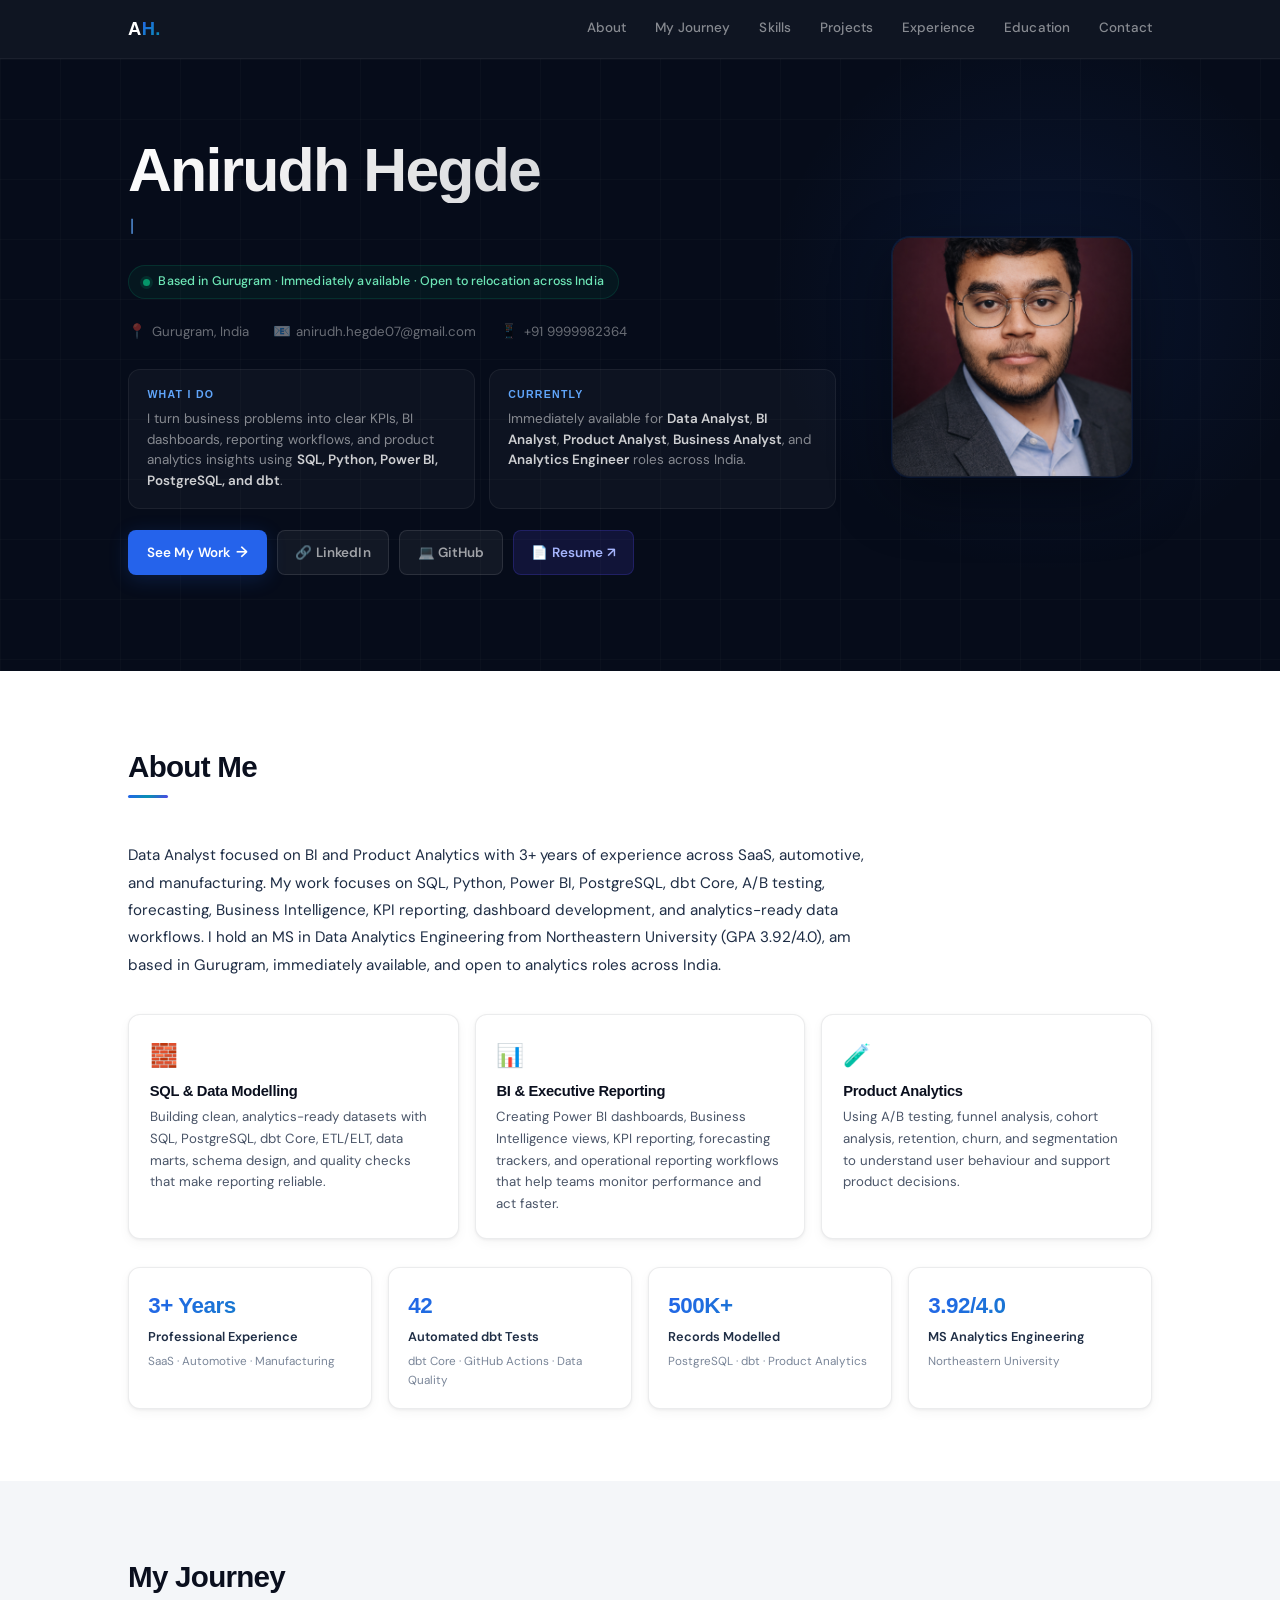
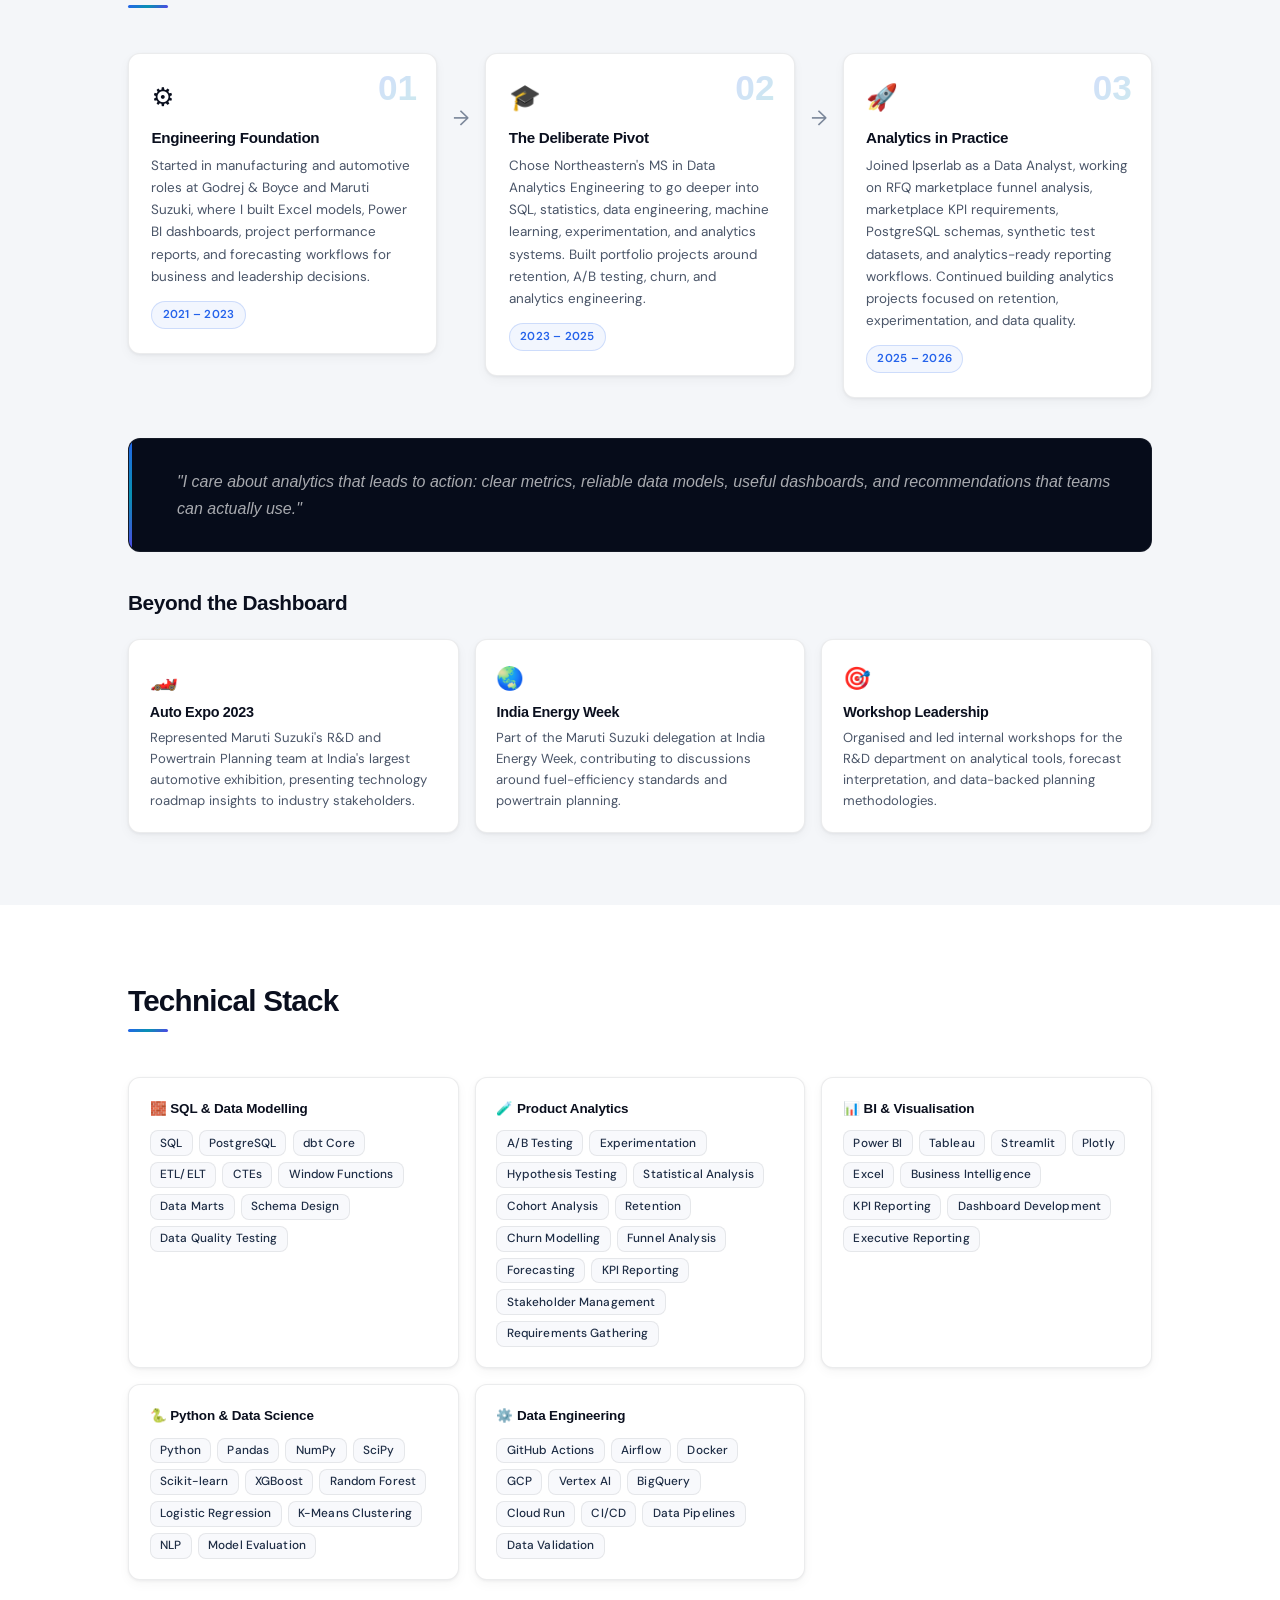
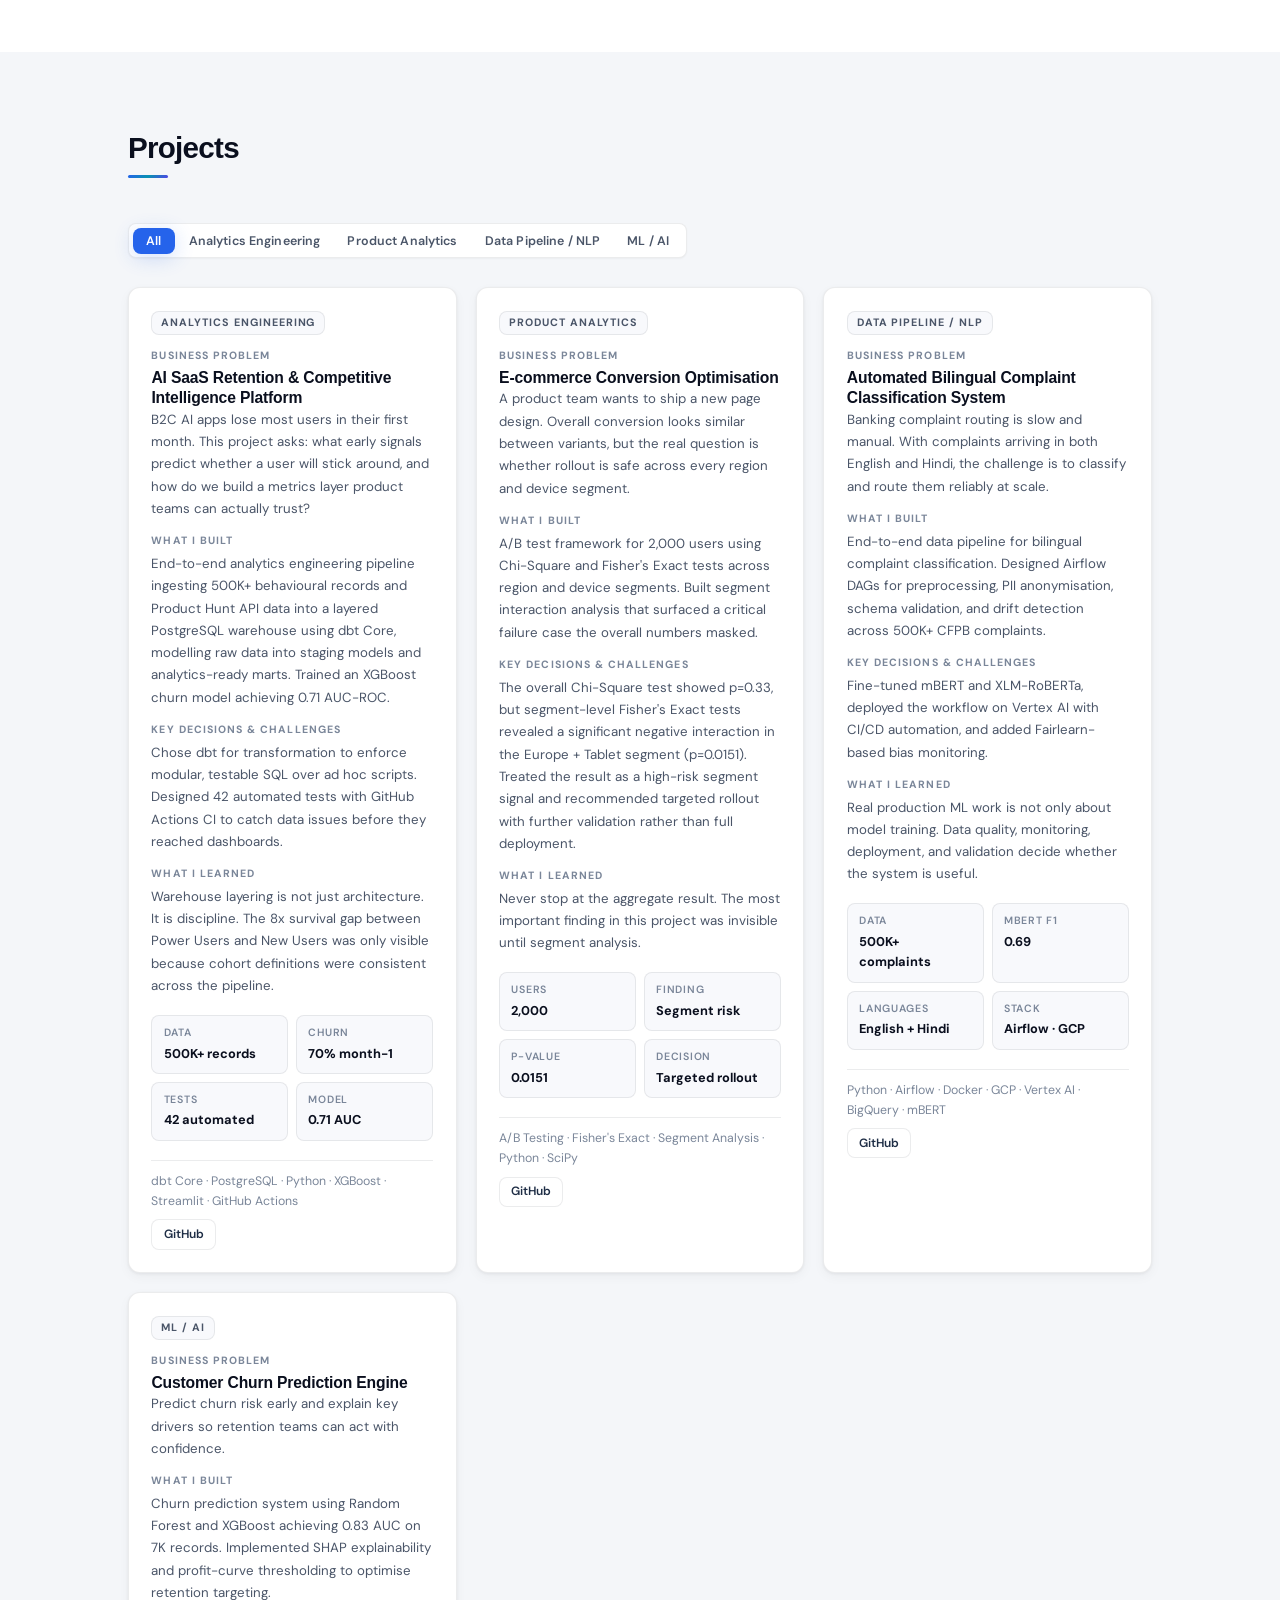
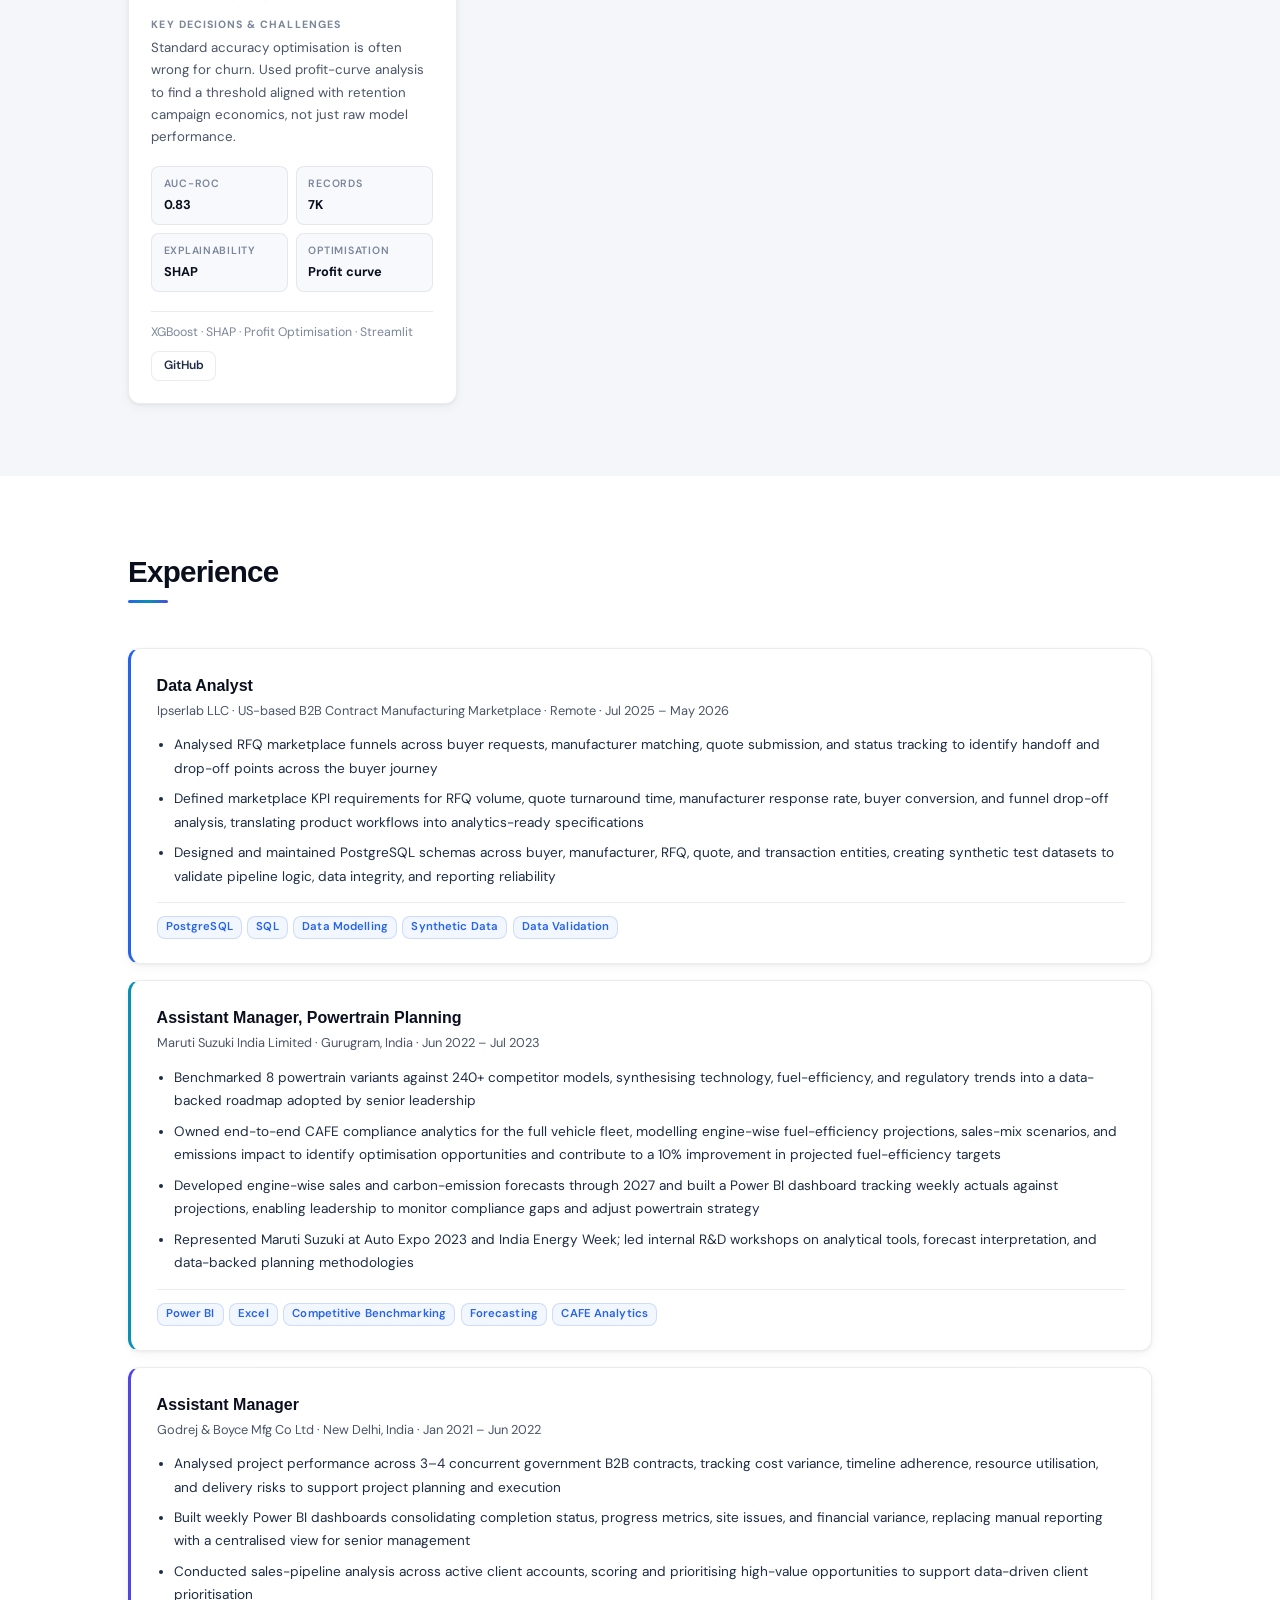
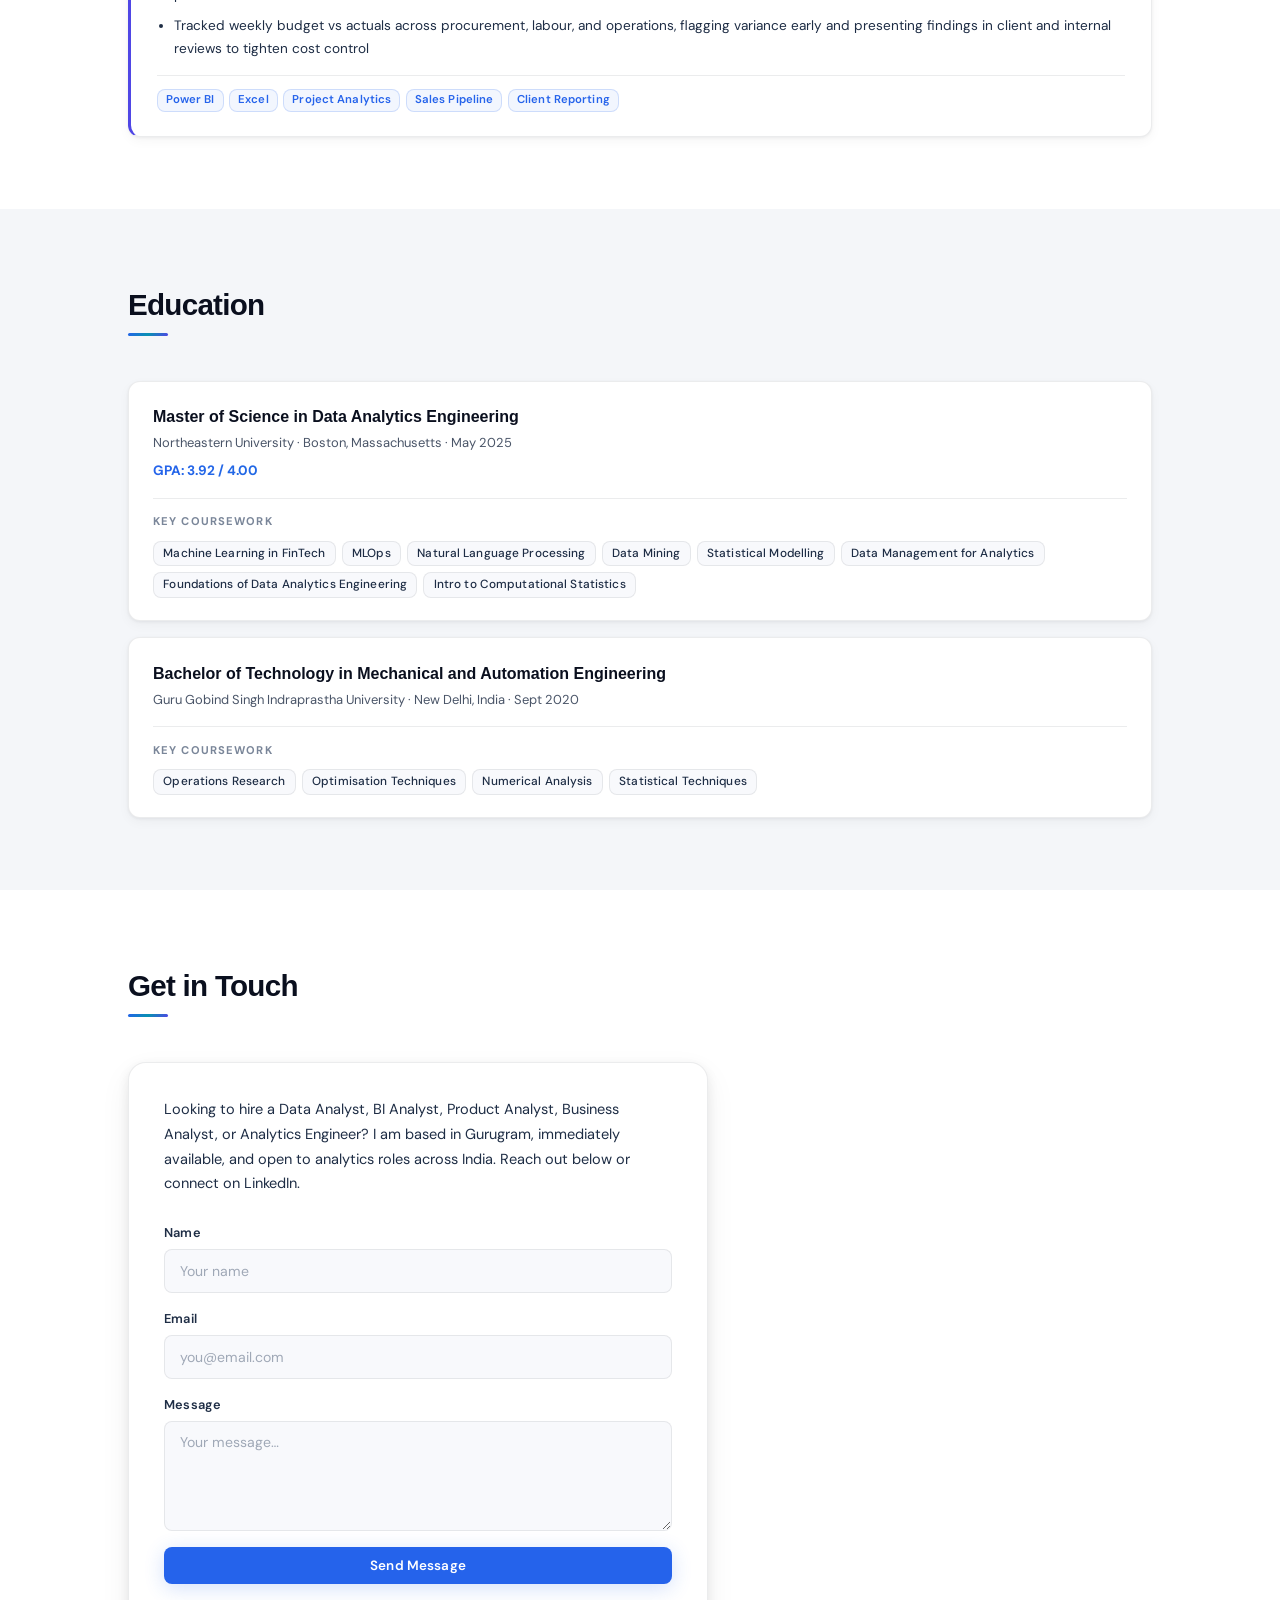
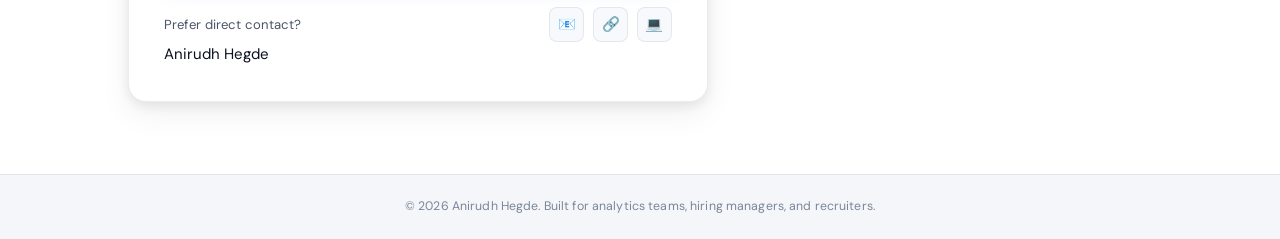
==== commit 25e51129: "Updated the resume" ====
--- a/index.html
+++ b/index.html
@@ -3,12 +3,17 @@
 <head>
   <meta charset="UTF-8" />
   <meta name="viewport" content="width=device-width, initial-scale=1.0" />
-  <title>Anirudh Hegde | Data Analyst | Product Analytics</title>
-  <meta name="description" content="Data Analyst and Product Analytics professional with 3+ years of experience across SaaS, automotive, and manufacturing. Skilled in SQL, Python, Power BI, PostgreSQL, dbt, A/B testing, forecasting, dashboard development, and business-facing analytics. MS in Data Analytics Engineering, Northeastern University." />
+  <title>Anirudh Hegde | Data Analyst | BI & Product Analytics</title>
+  <meta name="description" content="Data Analyst focused on BI and Product Analytics with 3+ years of experience across SaaS, automotive, and manufacturing. Skilled in SQL, Python, Power BI, PostgreSQL, dbt, A/B testing, forecasting, Business Intelligence, KPI reporting, dashboard development, and analytics-ready data workflows. MS in Data Analytics Engineering, Northeastern University." />
   <link rel="preconnect" href="https://fonts.googleapis.com" />
   <link rel="preconnect" href="https://fonts.gstatic.com" crossorigin />
   <link href="https://fonts.googleapis.com/css2?family=Inter:wght@400;500;600;700;800;900&display=swap" rel="stylesheet" />
   <link rel="stylesheet" href="styles.css" />
+
+  <!-- Fallback: keep reveal sections visible even if external JS fails -->
+  <style>
+    .reveal.visible, .reveal.show { opacity: 1 !important; transform: translateY(0) !important; }
+  </style>
 </head>
 
 <body>
@@ -49,7 +54,7 @@
         <div>
           <h1 class="hero-title">Anirudh Hegde</h1>
           <p class="hero-subtitle"><span id="typed-role"></span><span class="typed-cursor">|</span></p>
-          <div class="opt-badge"><span class="opt-dot"></span>Based in Gurugram · Open to relocation across India</div>
+          <div class="opt-badge"><span class="opt-dot"></span>Based in Gurugram · Immediately available · Open to relocation across India</div>
           <div class="hero-meta">
             <span class="hero-meta-item"><span class="icon">📍</span> Gurugram, India</span>
             <span class="hero-meta-item"><span class="icon">📧</span> <a href="mailto:anirudh.hegde07@gmail.com">anirudh.hegde07@gmail.com</a></span>
@@ -58,11 +63,11 @@
           <div class="hero-mini">
             <div class="mini-card">
               <div class="mini-title">What I Do</div>
-              <div class="mini-text">I turn business problems into clear KPIs, data models, dashboards, and product analytics insights using <strong>SQL, Python, Power BI, PostgreSQL, and dbt</strong>.</div>
+              <div class="mini-text">I turn business problems into clear KPIs, BI dashboards, reporting workflows, and product analytics insights using <strong>SQL, Python, Power BI, PostgreSQL, and dbt</strong>.</div>
             </div>
             <div class="mini-card">
               <div class="mini-title">Currently</div>
-              <div class="mini-text">Actively seeking <strong>Data Analyst</strong>, <strong>Product Analyst</strong>, <strong>BI Analyst</strong>, and <strong>Analytics Engineer</strong> roles across India.</div>
+              <div class="mini-text">Immediately available for <strong>Data Analyst</strong>, <strong>BI Analyst</strong>, <strong>Product Analyst</strong>, <strong>Business Analyst</strong>, and <strong>Analytics Engineer</strong> roles across India.</div>
             </div>
           </div>
           <div class="hero-actions" style="margin-top:1.3rem">
@@ -83,10 +88,10 @@
   <section id="about">
     <div class="container">
       <div class="section-header reveal"><h2 class="section-title">About Me</h2><div class="section-underline"></div></div>
-      <p class="about-text reveal">Data Analyst and Product Analytics professional with 3+ years of experience across SaaS, automotive, and manufacturing. My work focuses on SQL, Python, Power BI, PostgreSQL, dbt Core, A/B testing, forecasting, dashboard development, and business-facing analytics. I hold an MS in Data Analytics Engineering from Northeastern University (GPA 3.92/4.0) and am based in Gurugram, open to analytics roles across India.</p>
+      <p class="about-text reveal">Data Analyst focused on BI and Product Analytics with 3+ years of experience across SaaS, automotive, and manufacturing. My work focuses on SQL, Python, Power BI, PostgreSQL, dbt Core, A/B testing, forecasting, Business Intelligence, KPI reporting, dashboard development, and analytics-ready data workflows. I hold an MS in Data Analytics Engineering from Northeastern University (GPA 3.92/4.0), am based in Gurugram, immediately available, and open to analytics roles across India.</p>
       <div class="about-values reveal">
-        <div class="value-card"><span class="value-icon">🧱</span><h3 class="value-title">SQL & Data Modelling</h3><p class="value-text">Building clean, analytics-ready datasets with SQL, PostgreSQL, dbt Core, data marts, schema design, and quality checks that make reporting reliable.</p></div>
-        <div class="value-card"><span class="value-icon">📊</span><h3 class="value-title">BI & Executive Reporting</h3><p class="value-text">Creating Power BI dashboards, KPI views, forecasting trackers, and operational reporting workflows that help teams monitor performance and act faster.</p></div>
+        <div class="value-card"><span class="value-icon">🧱</span><h3 class="value-title">SQL & Data Modelling</h3><p class="value-text">Building clean, analytics-ready datasets with SQL, PostgreSQL, dbt Core, ETL/ELT, data marts, schema design, and quality checks that make reporting reliable.</p></div>
+        <div class="value-card"><span class="value-icon">📊</span><h3 class="value-title">BI & Executive Reporting</h3><p class="value-text">Creating Power BI dashboards, Business Intelligence views, KPI reporting, forecasting trackers, and operational reporting workflows that help teams monitor performance and act faster.</p></div>
         <div class="value-card"><span class="value-icon">🧪</span><h3 class="value-title">Product Analytics</h3><p class="value-text">Using A/B testing, funnel analysis, cohort analysis, retention, churn, and segmentation to understand user behaviour and support product decisions.</p></div>
       </div>
       <div class="about-metrics reveal">
@@ -128,7 +133,7 @@
           <div class="story-step">03</div>
           <div class="story-icon">🚀</div>
           <h3 class="story-title">Analytics in Practice</h3>
-          <p class="story-text">Joined Ipserlab as a Data Analyst, working on RFQ marketplace workflows, PostgreSQL schema updates, synthetic test datasets, and marketplace KPI requirements. Continued building analytics projects focused on retention, experimentation, and data quality.</p>
+          <p class="story-text">Joined Ipserlab as a Data Analyst, working on RFQ marketplace funnel analysis, marketplace KPI requirements, PostgreSQL schemas, synthetic test datasets, and analytics-ready reporting workflows. Continued building analytics projects focused on retention, experimentation, and data quality.</p>
           <div class="story-tag">2025 – 2026</div>
         </div>
 
@@ -172,6 +177,7 @@
             <span class="chip">SQL</span>
             <span class="chip">PostgreSQL</span>
             <span class="chip">dbt Core</span>
+            <span class="chip">ETL/ELT</span>
             <span class="chip">CTEs</span>
             <span class="chip">Window Functions</span>
             <span class="chip">Data Marts</span>
@@ -184,13 +190,17 @@
           <div class="skill-heading">🧪 Product Analytics</div>
           <div class="skill-chips">
             <span class="chip">A/B Testing</span>
+            <span class="chip">Experimentation</span>
             <span class="chip">Hypothesis Testing</span>
+            <span class="chip">Statistical Analysis</span>
             <span class="chip">Cohort Analysis</span>
             <span class="chip">Retention</span>
             <span class="chip">Churn Modelling</span>
             <span class="chip">Funnel Analysis</span>
             <span class="chip">Forecasting</span>
             <span class="chip">KPI Reporting</span>
+            <span class="chip">Stakeholder Management</span>
+            <span class="chip">Requirements Gathering</span>
           </div>
         </div>
 
@@ -202,6 +212,8 @@
             <span class="chip">Streamlit</span>
             <span class="chip">Plotly</span>
             <span class="chip">Excel</span>
+            <span class="chip">Business Intelligence</span>
+            <span class="chip">KPI Reporting</span>
             <span class="chip">Dashboard Development</span>
             <span class="chip">Executive Reporting</span>
           </div>
@@ -219,6 +231,8 @@
             <span class="chip">Random Forest</span>
             <span class="chip">Logistic Regression</span>
             <span class="chip">K-Means Clustering</span>
+            <span class="chip">NLP</span>
+            <span class="chip">Model Evaluation</span>
           </div>
         </div>
 
@@ -233,6 +247,7 @@
             <span class="chip">BigQuery</span>
             <span class="chip">Cloud Run</span>
             <span class="chip">CI/CD</span>
+            <span class="chip">Data Pipelines</span>
             <span class="chip">Data Validation</span>
           </div>
         </div>
@@ -258,7 +273,7 @@
         <div class="case-card" data-type="ae" data-search="ai saas retention dbt postgresql xgboost survival churn streamlit github actions">
           <span class="case-tag">Analytics Engineering</span>
           <div><div class="case-label">Business Problem</div><h3 class="case-title">AI SaaS Retention & Competitive Intelligence Platform</h3><p class="case-text">B2C AI apps lose most users in their first month. This project asks: what early signals predict whether a user will stick around, and how do we build a metrics layer product teams can actually trust?</p></div>
-          <div><div class="case-label">What I Built</div><p class="case-text">End-to-end analytics engineering pipeline ingesting 500K+ behavioural records and Product Hunt API data into a layered PostgreSQL warehouse using dbt Core, modelling raw data into staging models and analytics-ready marts.</p></div>
+          <div><div class="case-label">What I Built</div><p class="case-text">End-to-end analytics engineering pipeline ingesting 500K+ behavioural records and Product Hunt API data into a layered PostgreSQL warehouse using dbt Core, modelling raw data into staging models and analytics-ready marts. Trained an XGBoost churn model achieving 0.71 AUC-ROC.</p></div>
           <div><div class="case-label">Key Decisions & Challenges</div><p class="case-text">Chose dbt for transformation to enforce modular, testable SQL over ad hoc scripts. Designed 42 automated tests with GitHub Actions CI to catch data issues before they reached dashboards.</p></div>
           <div><div class="case-label">What I Learned</div><p class="case-text">Warehouse layering is not just architecture. It is discipline. The 8x survival gap between Power Users and New Users was only visible because cohort definitions were consistent across the pipeline.</p></div>
           <div class="case-metrics">
@@ -275,11 +290,11 @@
           <span class="case-tag">Product Analytics</span>
           <div><div class="case-label">Business Problem</div><h3 class="case-title">E-commerce Conversion Optimisation</h3><p class="case-text">A product team wants to ship a new page design. Overall conversion looks similar between variants, but the real question is whether rollout is safe across every region and device segment.</p></div>
           <div><div class="case-label">What I Built</div><p class="case-text">A/B test framework for 2,000 users using Chi-Square and Fisher's Exact tests across region and device segments. Built segment interaction analysis that surfaced a critical failure case the overall numbers masked.</p></div>
-          <div><div class="case-label">Key Decisions & Challenges</div><p class="case-text">The overall Chi-Square test showed p=0.33, but segment-level Fisher's Exact tests revealed Europe + Tablet had conversion drop from 18.4% to 0% (p=0.0151). Built confidence intervals for all segments to support a targeted rollout recommendation.</p></div>
+          <div><div class="case-label">Key Decisions & Challenges</div><p class="case-text">The overall Chi-Square test showed p=0.33, but segment-level Fisher's Exact tests revealed a significant negative interaction in the Europe + Tablet segment (p=0.0151). Treated the result as a high-risk segment signal and recommended targeted rollout with further validation rather than full deployment.</p></div>
           <div><div class="case-label">What I Learned</div><p class="case-text">Never stop at the aggregate result. The most important finding in this project was invisible until segment analysis.</p></div>
           <div class="case-metrics">
             <div class="case-metric"><span class="case-metric-label">Users</span><span class="case-metric-value">2,000</span></div>
-            <div class="case-metric"><span class="case-metric-label">Finding</span><span class="case-metric-value">18.4% → 0%</span></div>
+            <div class="case-metric"><span class="case-metric-label">Finding</span><span class="case-metric-value">Segment risk</span></div>
             <div class="case-metric"><span class="case-metric-label">p-value</span><span class="case-metric-value">0.0151</span></div>
             <div class="case-metric"><span class="case-metric-label">Decision</span><span class="case-metric-value">Targeted rollout</span></div>
           </div>
@@ -331,10 +346,9 @@
           <div class="exp-role">Data Analyst</div>
           <div class="exp-meta">Ipserlab LLC · US-based B2B Contract Manufacturing Marketplace · Remote · Jul 2025 – May 2026</div>
           <ul class="exp-list">
-            <li>Analysed RFQ marketplace workflows across buyer requests, manufacturer matching, quote submission, and status tracking, translating product requirements into structured data specifications for workflow visibility</li>
-            <li>Managed PostgreSQL schema updates for buyer, manufacturer, RFQ, quote, and transaction data, ensuring core platform tables supported clean workflow tracking, validation, and analytics-ready reporting</li>
-            <li>Designed synthetic test datasets covering incomplete RFQs, quote status changes, duplicate records, and edge-case marketplace flows to validate backend pipeline logic, data integrity, and system reliability before production deployment</li>
-            <li>Collaborated with backend engineers to define data requirements for marketplace KPIs such as RFQ volume, quote turnaround time, manufacturer response rate, buyer conversion tracking, and funnel drop-off analysis</li>
+            <li>Analysed RFQ marketplace funnels across buyer requests, manufacturer matching, quote submission, and status tracking to identify handoff and drop-off points across the buyer journey</li>
+            <li>Defined marketplace KPI requirements for RFQ volume, quote turnaround time, manufacturer response rate, buyer conversion, and funnel drop-off analysis, translating product workflows into analytics-ready specifications</li>
+            <li>Designed and maintained PostgreSQL schemas across buyer, manufacturer, RFQ, quote, and transaction entities, creating synthetic test datasets to validate pipeline logic, data integrity, and reporting reliability</li>
           </ul>
           <div class="exp-tags"><span class="chip">PostgreSQL</span><span class="chip">SQL</span><span class="chip">Data Modelling</span><span class="chip">Synthetic Data</span><span class="chip">Data Validation</span></div>
         </div>
@@ -343,7 +357,7 @@
           <div class="exp-role">Assistant Manager, Powertrain Planning</div>
           <div class="exp-meta">Maruti Suzuki India Limited · Gurugram, India · Jun 2022 – Jul 2023</div>
           <ul class="exp-list">
-            <li>Conducted competitive benchmarking across 8 powertrain variants and 240+ models, synthesising technology trends, fuel-efficiency benchmarks, and regulatory shifts into data-backed roadmap recommendations adopted by senior leadership</li>
+            <li>Benchmarked 8 powertrain variants against 240+ competitor models, synthesising technology, fuel-efficiency, and regulatory trends into a data-backed roadmap adopted by senior leadership</li>
             <li>Owned end-to-end CAFE compliance analytics for the full vehicle fleet, modelling engine-wise fuel-efficiency projections, sales-mix scenarios, and emissions impact to identify optimisation opportunities and contribute to a 10% improvement in projected fuel-efficiency targets</li>
             <li>Developed engine-wise sales and carbon-emission forecasts through 2027 and built a Power BI dashboard tracking weekly actuals against projections, enabling leadership to monitor compliance gaps and adjust powertrain strategy</li>
             <li>Represented Maruti Suzuki at Auto Expo 2023 and India Energy Week; led internal R&D workshops on analytical tools, forecast interpretation, and data-backed planning methodologies</li>
@@ -357,8 +371,8 @@
           <ul class="exp-list">
             <li>Analysed project performance across 3–4 concurrent government B2B contracts, tracking cost variance, timeline adherence, resource utilisation, and delivery risks to support project planning and execution</li>
             <li>Built weekly Power BI dashboards consolidating completion status, progress metrics, site issues, and financial variance, replacing manual reporting with a centralised view for senior management</li>
-            <li>Conducted sales pipeline analysis and maintained client account data across potential opportunities, identifying high-value accounts and supporting data-driven client prioritisation</li>
-            <li>Tracked and reported weekly budget vs actuals across procurement, labour, and operations, presenting findings in client and internal review meetings to improve alignment and delivery visibility</li>
+            <li>Conducted sales-pipeline analysis across active client accounts, scoring and prioritising high-value opportunities to support data-driven client prioritisation</li>
+            <li>Tracked weekly budget vs actuals across procurement, labour, and operations, flagging variance early and presenting findings in client and internal reviews to tighten cost control</li>
           </ul>
           <div class="exp-tags"><span class="chip">Power BI</span><span class="chip">Excel</span><span class="chip">Project Analytics</span><span class="chip">Sales Pipeline</span><span class="chip">Client Reporting</span></div>
         </div>
@@ -391,7 +405,7 @@
           </div>
         </div>
         <div class="edu-card">
-          <div class="edu-title">Bachelor of Technology in Mechanical and Automation</div>
+          <div class="edu-title">Bachelor of Technology in Mechanical and Automation Engineering</div>
           <div class="edu-meta">Guru Gobind Singh Indraprastha University · New Delhi, India · Sept 2020</div>
           <div class="edu-coursework">
             <div class="edu-course-label">Key Coursework</div>
@@ -413,7 +427,7 @@
       <div class="section-header reveal"><h2 class="section-title">Get in Touch</h2><div class="section-underline"></div></div>
       <div class="contact-wrapper reveal">
         <div class="contact-card">
-          <p class="contact-subtitle">Looking to hire a Data Analyst, Product Analyst, BI Analyst, or Analytics Engineer? I am based in Gurugram and open to analytics roles across India. Reach out below or connect on LinkedIn.</p>
+          <p class="contact-subtitle">Looking to hire a Data Analyst, BI Analyst, Product Analyst, Business Analyst, or Analytics Engineer? I am based in Gurugram, immediately available, and open to analytics roles across India. Reach out below or connect on LinkedIn.</p>
           <div class="field"><label for="c-name">Name</label><input id="c-name" type="text" placeholder="Your name" /></div>
           <div class="field"><label for="c-email">Email</label><input id="c-email" type="email" placeholder="you@email.com" /></div>
           <div class="field"><label for="c-msg">Message</label><textarea id="c-msg" placeholder="Your message…"></textarea></div>
@@ -443,13 +457,36 @@
 </div>
 
 <script>
-var roles=['Data Analyst','Product Analyst','BI Analyst','Analytics Engineer'],ri=0,ci=0,del=false,el=document.getElementById('typed-role');
+var roles=['Data Analyst','BI Analyst','Product Analyst','Business Analyst','Analytics Engineer'],ri=0,ci=0,del=false,el=document.getElementById('typed-role');
 function tl(){var w=roles[ri];if(!del){el.textContent=w.slice(0,ci+1);ci++;if(ci===w.length){del=true;setTimeout(tl,1800);return;}setTimeout(tl,90);}else{el.textContent=w.slice(0,ci-1);ci--;if(ci===0){del=false;ri=(ri+1)%roles.length;setTimeout(tl,400);return;}setTimeout(tl,50);}}
 tl();
 function handleContact(){document.getElementById('contact-ok').style.display='block';}
 document.getElementById('year').textContent=new Date().getFullYear();
+
+var navToggle=document.getElementById('navToggle');
+var navMobile=document.getElementById('navMobile');
+if(navToggle && navMobile){navToggle.addEventListener('click',function(){navMobile.classList.toggle('open');});}
+
+document.querySelectorAll('.case-pill').forEach(function(btn){
+  btn.addEventListener('click',function(){
+    var filter=btn.getAttribute('data-filter');
+    document.querySelectorAll('.case-pill').forEach(function(b){b.classList.remove('active');});
+    btn.classList.add('active');
+    document.querySelectorAll('.case-card').forEach(function(card){
+      var show=filter==='all' || card.getAttribute('data-type')===filter;
+      card.style.display=show?'flex':'none';
+    });
+  });
+});
+
+var revealEls=document.querySelectorAll('.reveal');
+if('IntersectionObserver' in window){
+  var observer=new IntersectionObserver(function(entries){
+    entries.forEach(function(entry){if(entry.isIntersecting){entry.target.classList.add('visible');observer.unobserve(entry.target);}});
+  },{threshold:0.12});
+  revealEls.forEach(function(el){observer.observe(el);});
+}else{revealEls.forEach(function(el){el.classList.add('visible');});}
 </script>
 <script src="https://platform.linkedin.com/badges/js/profile.js" async defer type="text/javascript"></script>
-<script src="app.js"></script>
 </body>
 </html>
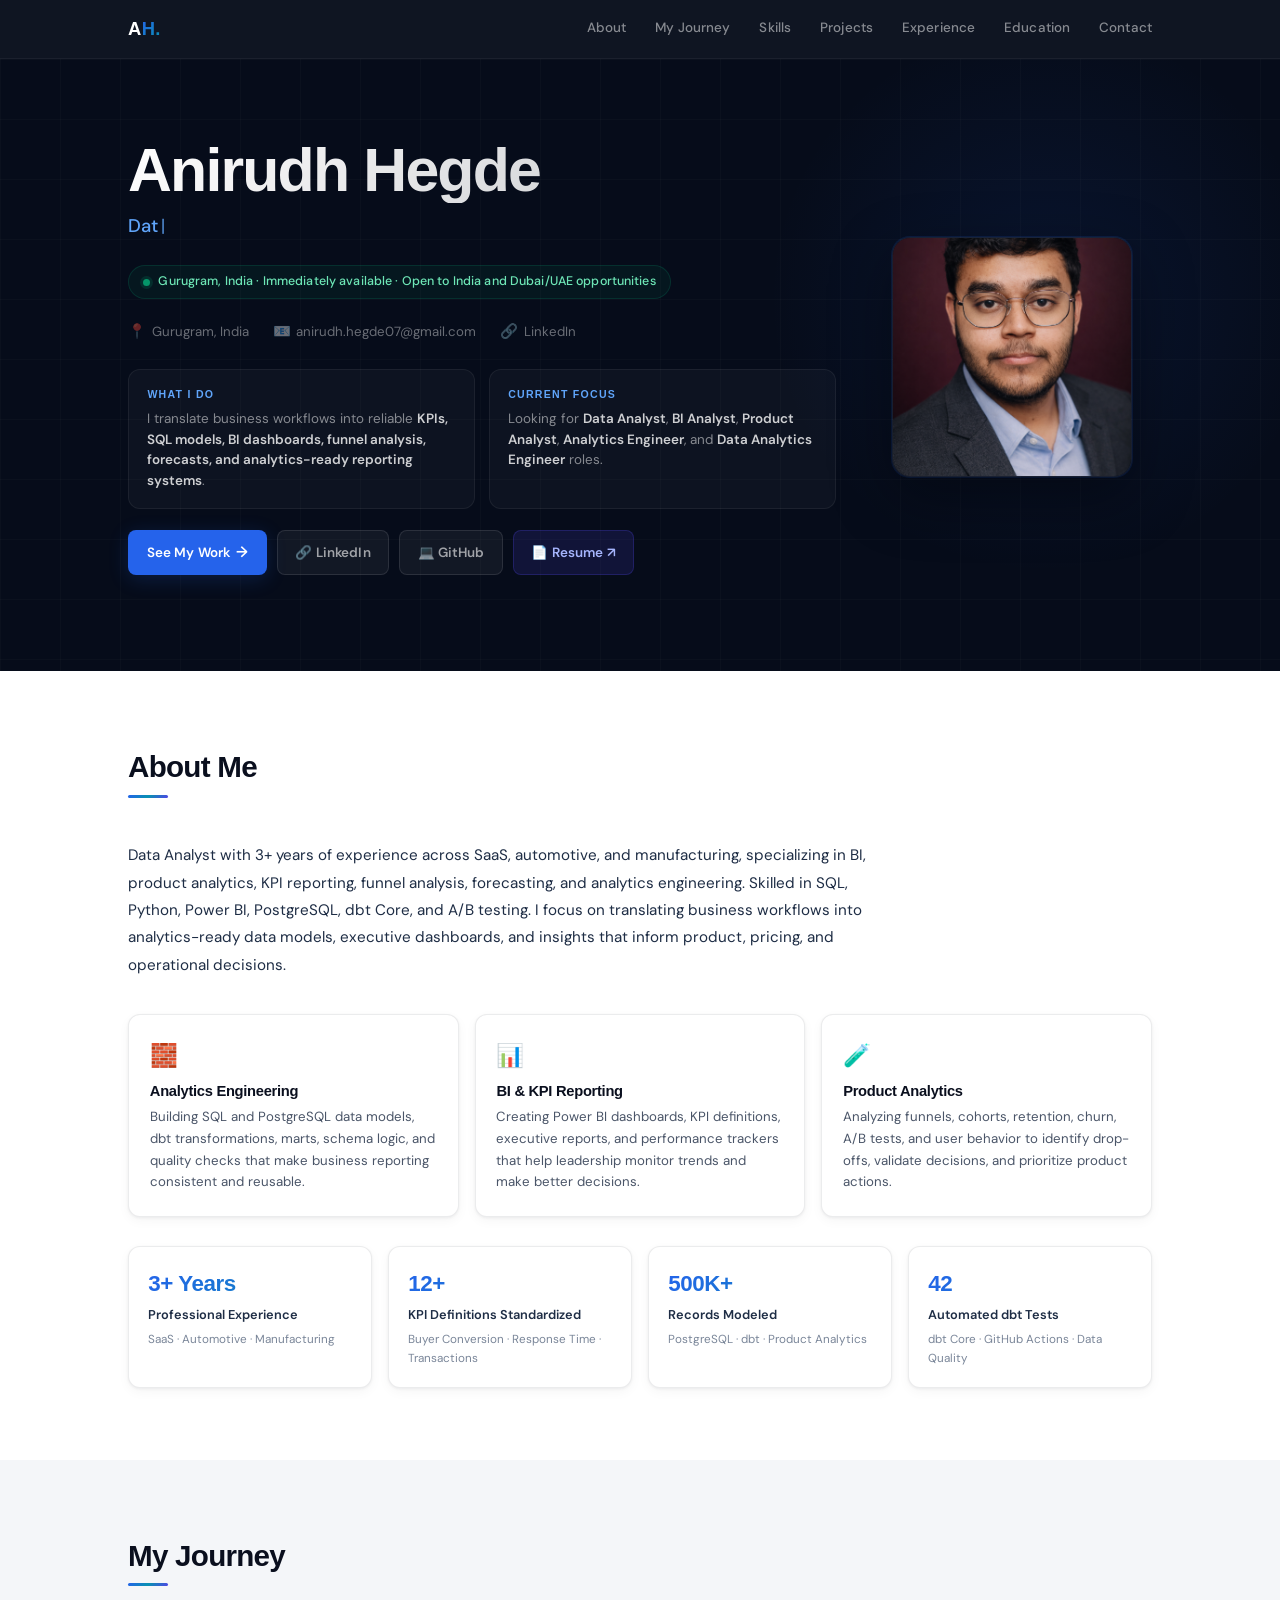
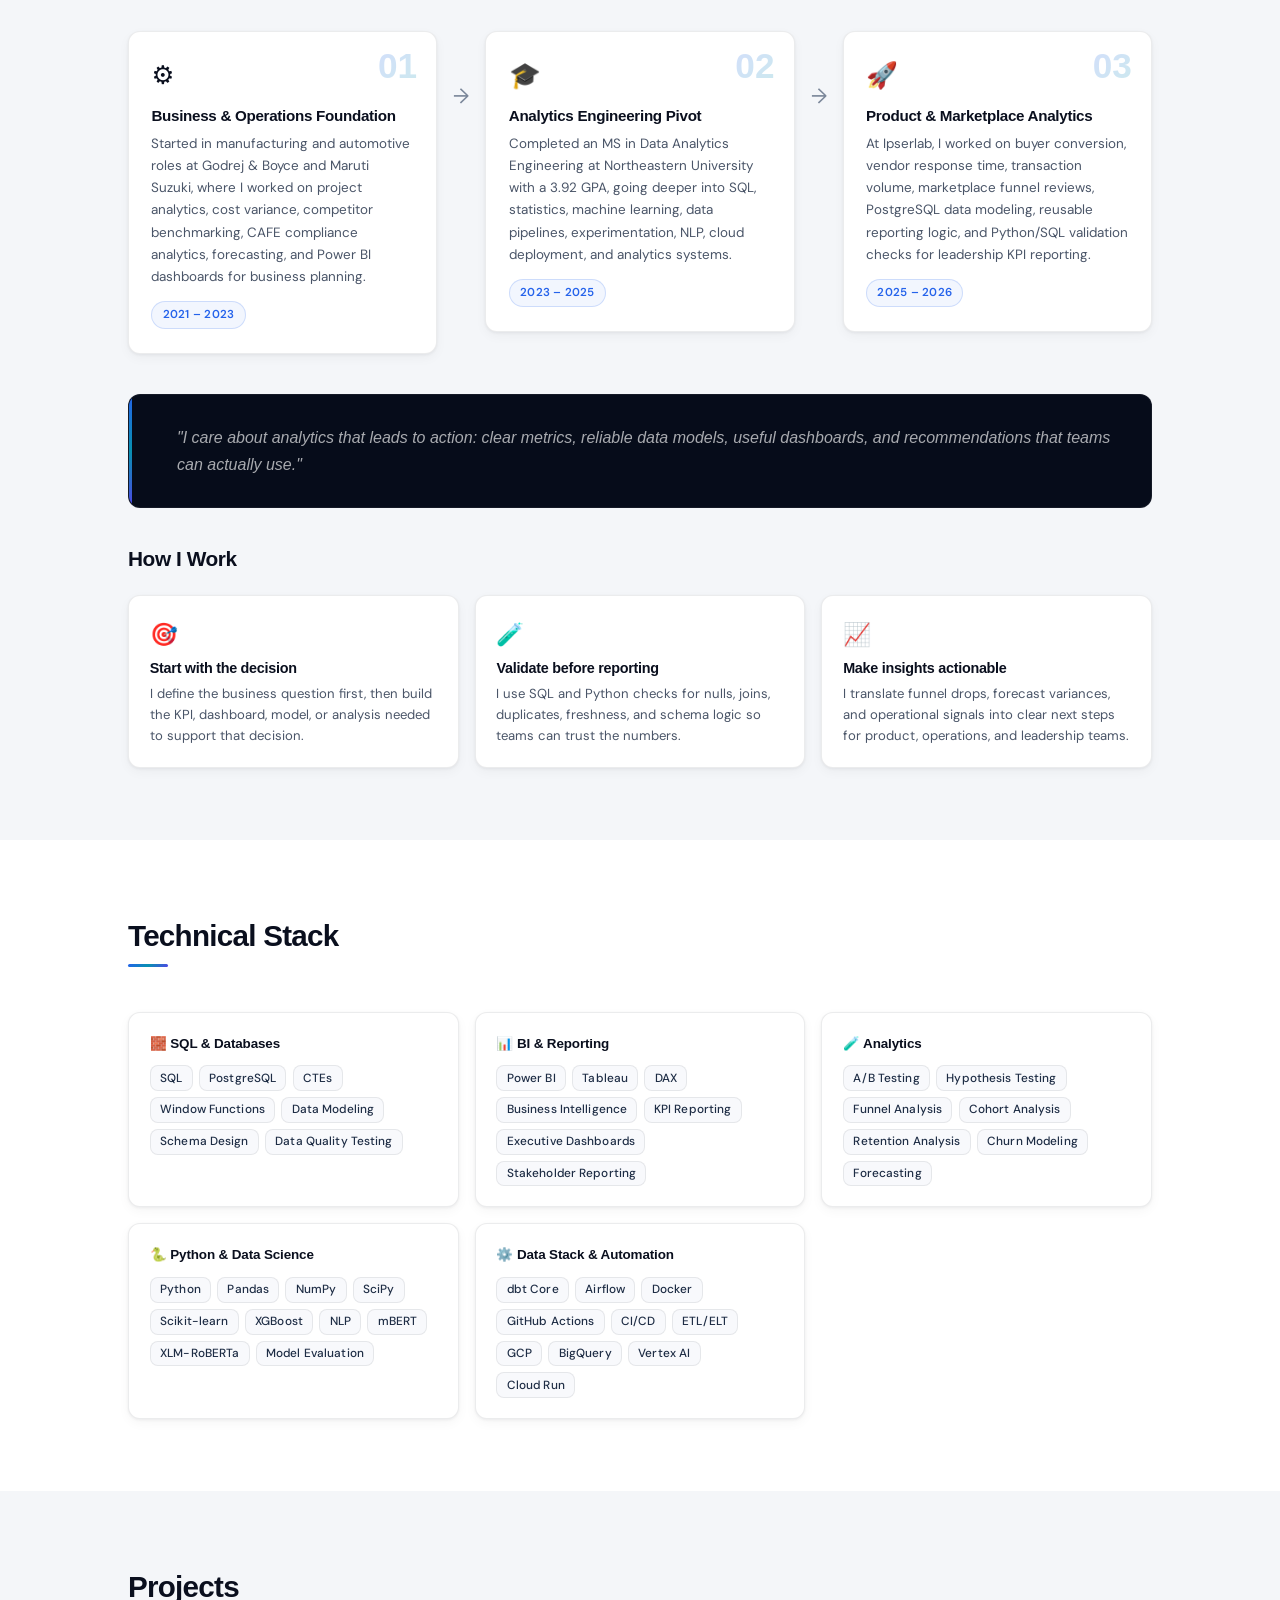
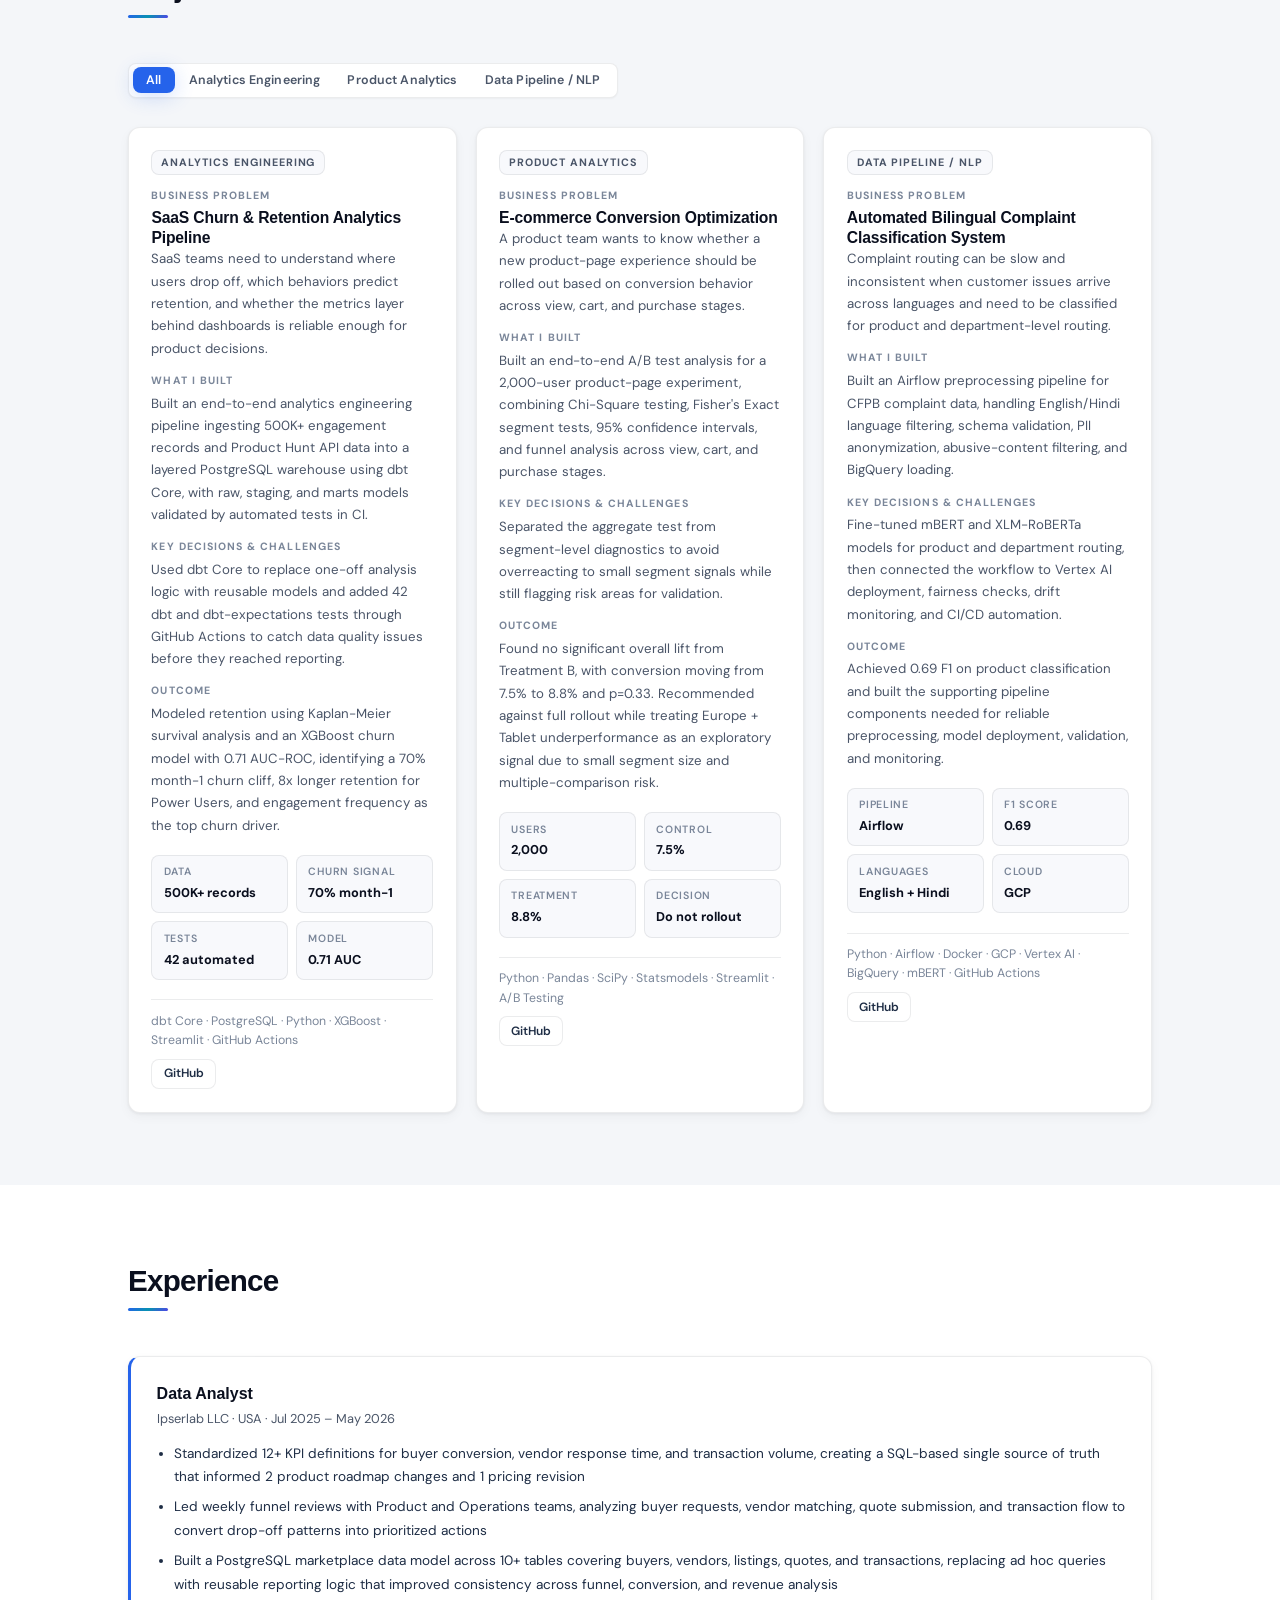
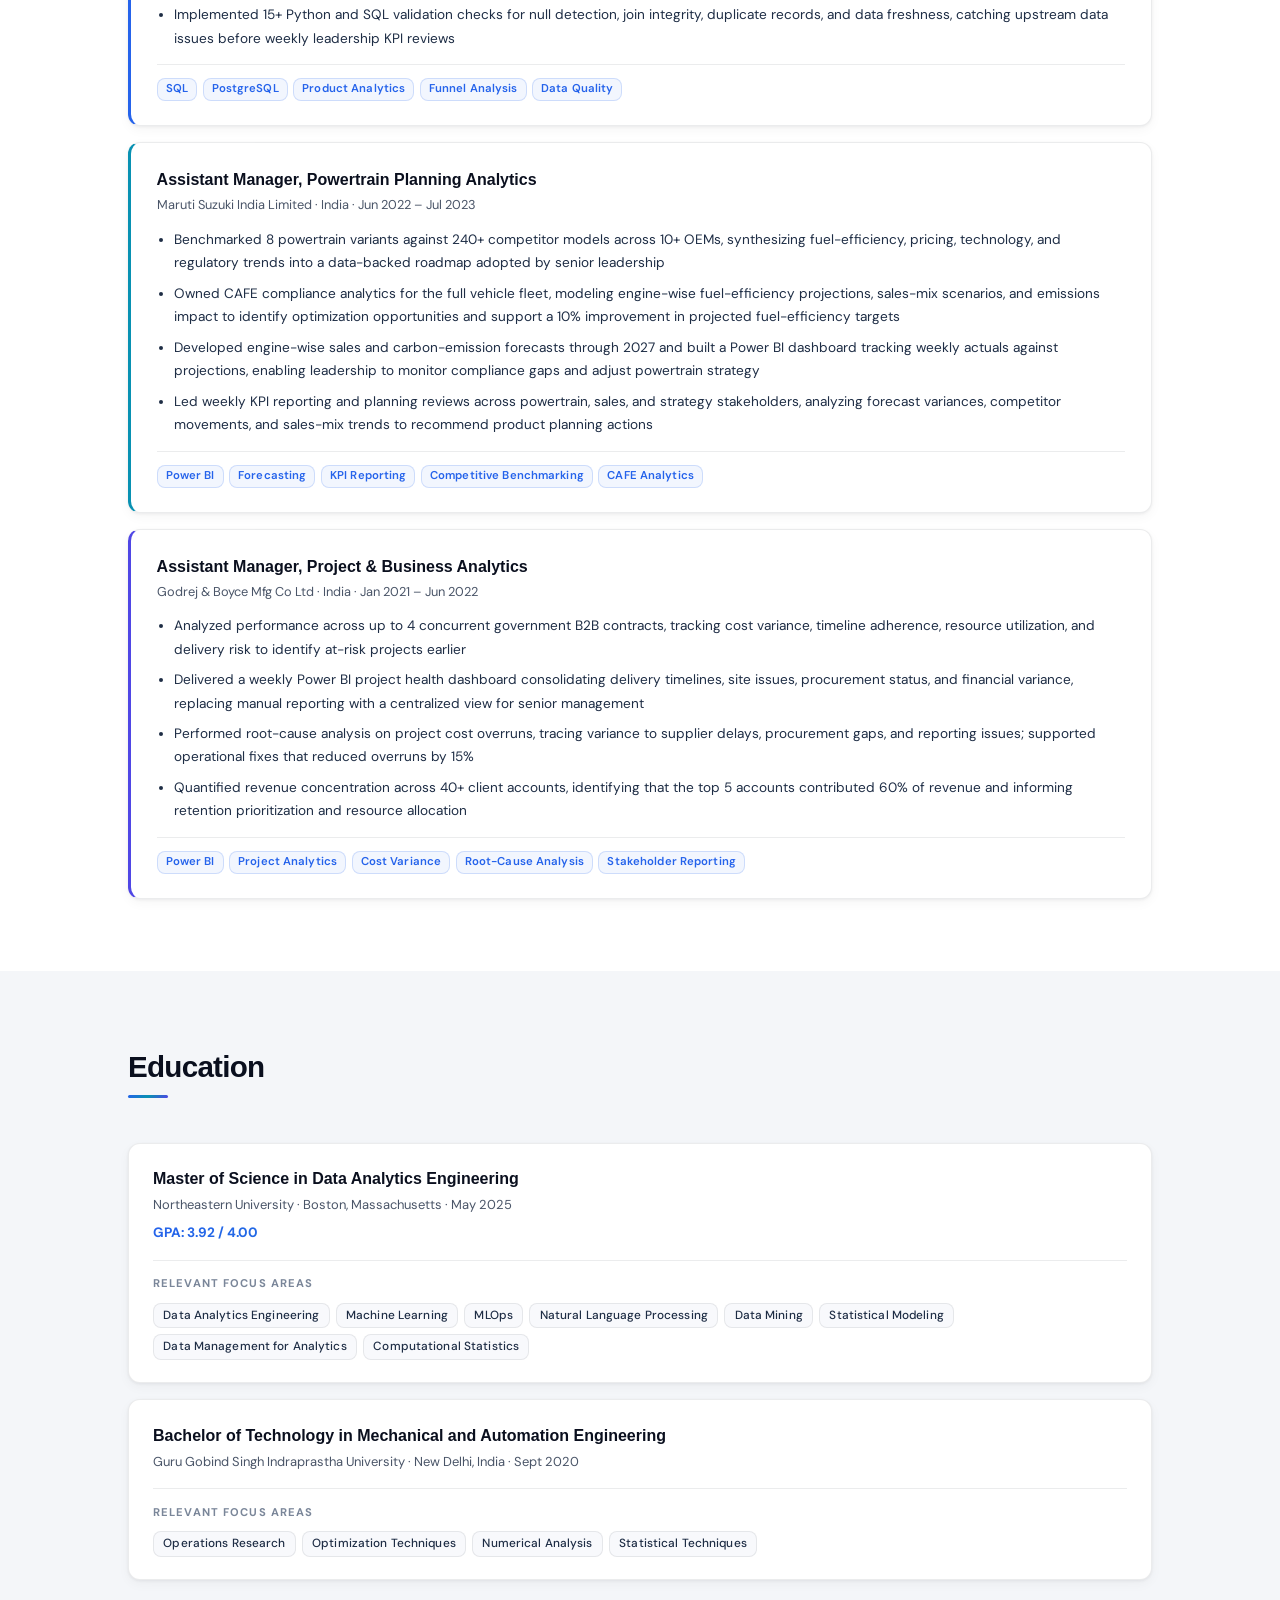
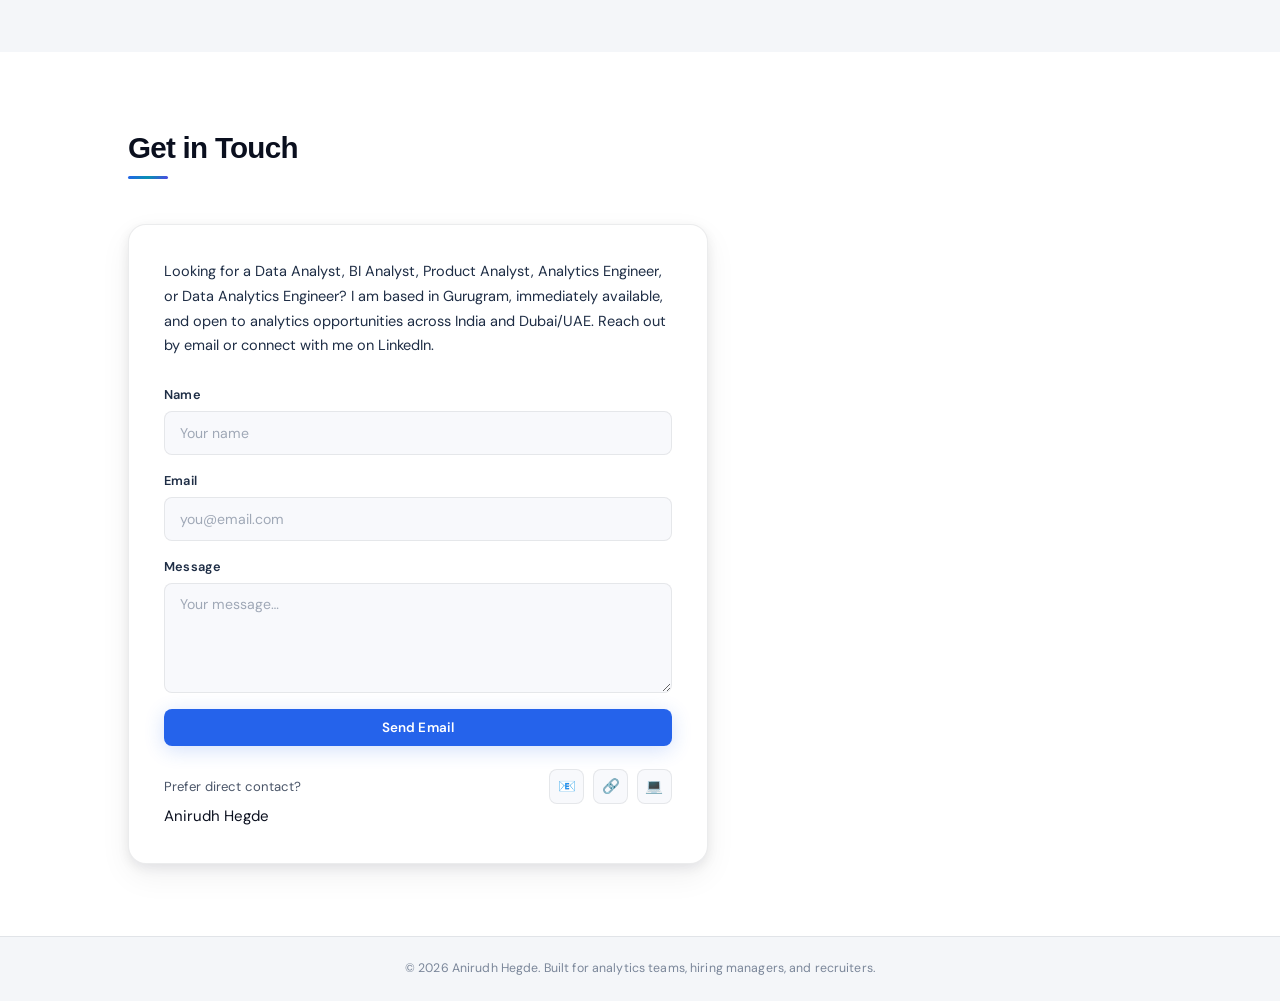
==== commit 88eb89a4: "Updated the resume" ====
--- a/index.html
+++ b/index.html
@@ -3,8 +3,15 @@
 <head>
   <meta charset="UTF-8" />
   <meta name="viewport" content="width=device-width, initial-scale=1.0" />
-  <title>Anirudh Hegde | Data Analyst | BI & Product Analytics</title>
-  <meta name="description" content="Data Analyst focused on BI and Product Analytics with 3+ years of experience across SaaS, automotive, and manufacturing. Skilled in SQL, Python, Power BI, PostgreSQL, dbt, A/B testing, forecasting, Business Intelligence, KPI reporting, dashboard development, and analytics-ready data workflows. MS in Data Analytics Engineering, Northeastern University." />
+  <title>Anirudh Hegde | Data Analyst | BI, Product Analytics & Analytics Engineering</title>
+  <meta name="description" content="Anirudh Hegde is a Data Analyst with 3+ years of experience across SaaS, automotive, and manufacturing. Skilled in SQL, Python, Power BI, PostgreSQL, dbt Core, A/B testing, funnel analysis, forecasting, KPI reporting, data modeling, and analytics engineering. MS in Data Analytics Engineering from Northeastern University." />
+  <meta name="keywords" content="Anirudh Hegde, Data Analyst, BI Analyst, Product Analyst, Analytics Engineer, SQL, Python, Power BI, PostgreSQL, dbt, A/B Testing, Funnel Analysis, Forecasting, Data Analytics Engineering" />
+  <meta name="author" content="Anirudh Hegde" />
+  <meta property="og:title" content="Anirudh Hegde | Data Analyst" />
+  <meta property="og:description" content="Portfolio of Anirudh Hegde, Data Analyst focused on BI, Product Analytics, KPI reporting, funnel analysis, forecasting, and analytics engineering." />
+  <meta property="og:type" content="website" />
+  <meta property="og:url" content="https://anirudhhegde20.github.io" />
+  <meta name="twitter:card" content="summary" />
   <link rel="preconnect" href="https://fonts.googleapis.com" />
   <link rel="preconnect" href="https://fonts.gstatic.com" crossorigin />
   <link href="https://fonts.googleapis.com/css2?family=Inter:wght@400;500;600;700;800;900&display=swap" rel="stylesheet" />
@@ -14,6 +21,26 @@
   <style>
     .reveal.visible, .reveal.show { opacity: 1 !important; transform: translateY(0) !important; }
   </style>
+
+  <script type="application/ld+json">
+  {
+    "@context": "https://schema.org",
+    "@type": "Person",
+    "name": "Anirudh Hegde",
+    "jobTitle": "Data Analyst",
+    "email": "mailto:anirudh.hegde07@gmail.com",
+    "url": "https://anirudhhegde20.github.io",
+    "sameAs": [
+      "https://www.linkedin.com/in/anirudhhegde1997/",
+      "https://github.com/AnirudhHegde20"
+    ],
+    "alumniOf": {
+      "@type": "CollegeOrUniversity",
+      "name": "Northeastern University"
+    },
+    "knowsAbout": ["SQL", "Python", "Power BI", "PostgreSQL", "dbt Core", "Product Analytics", "Business Intelligence", "A/B Testing", "Funnel Analysis", "Forecasting", "Analytics Engineering"]
+  }
+  </script>
 </head>
 
 <body>
@@ -54,27 +81,27 @@
         <div>
           <h1 class="hero-title">Anirudh Hegde</h1>
           <p class="hero-subtitle"><span id="typed-role"></span><span class="typed-cursor">|</span></p>
-          <div class="opt-badge"><span class="opt-dot"></span>Based in Gurugram · Immediately available · Open to relocation across India</div>
+          <div class="opt-badge"><span class="opt-dot"></span>Gurugram, India · Immediately available · Open to India and Dubai/UAE opportunities</div>
           <div class="hero-meta">
             <span class="hero-meta-item"><span class="icon">📍</span> Gurugram, India</span>
             <span class="hero-meta-item"><span class="icon">📧</span> <a href="mailto:anirudh.hegde07@gmail.com">anirudh.hegde07@gmail.com</a></span>
-            <span class="hero-meta-item"><span class="icon">📱</span> <a href="tel:+919999982364">+91 9999982364</a></span>
+            <span class="hero-meta-item"><span class="icon">🔗</span> <a href="https://www.linkedin.com/in/anirudhhegde1997/" target="_blank" rel="noopener noreferrer">LinkedIn</a></span>
           </div>
           <div class="hero-mini">
             <div class="mini-card">
               <div class="mini-title">What I Do</div>
-              <div class="mini-text">I turn business problems into clear KPIs, BI dashboards, reporting workflows, and product analytics insights using <strong>SQL, Python, Power BI, PostgreSQL, and dbt</strong>.</div>
+              <div class="mini-text">I translate business workflows into reliable <strong>KPIs, SQL models, BI dashboards, funnel analysis, forecasts, and analytics-ready reporting systems</strong>.</div>
             </div>
             <div class="mini-card">
-              <div class="mini-title">Currently</div>
-              <div class="mini-text">Immediately available for <strong>Data Analyst</strong>, <strong>BI Analyst</strong>, <strong>Product Analyst</strong>, <strong>Business Analyst</strong>, and <strong>Analytics Engineer</strong> roles across India.</div>
+              <div class="mini-title">Current Focus</div>
+              <div class="mini-text">Looking for <strong>Data Analyst</strong>, <strong>BI Analyst</strong>, <strong>Product Analyst</strong>, <strong>Analytics Engineer</strong>, and <strong>Data Analytics Engineer</strong> roles.</div>
             </div>
           </div>
           <div class="hero-actions" style="margin-top:1.3rem">
             <a class="btn btn-primary" href="#case-studies"><span>See My Work</span> <span class="icon-arrow">→</span></a>
-            <a class="btn btn-secondary" href="https://www.linkedin.com/in/anirudhhegde1997/" target="_blank" rel="noopener">🔗 LinkedIn</a>
-            <a class="btn btn-secondary" href="https://github.com/AnirudhHegde20" target="_blank" rel="noopener">💻 GitHub</a>
-            <a class="btn btn-resume" href="./AnirudhHegde_Resume.pdf" target="_blank" rel="noopener">📄 Resume ↗</a>
+            <a class="btn btn-secondary" href="https://www.linkedin.com/in/anirudhhegde1997/" target="_blank" rel="noopener noreferrer">🔗 LinkedIn</a>
+            <a class="btn btn-secondary" href="https://github.com/AnirudhHegde20" target="_blank" rel="noopener noreferrer">💻 GitHub</a>
+            <a class="btn btn-resume" href="./AnirudhHegde_Resume.pdf" target="_blank" rel="noopener noreferrer">📄 Resume ↗</a>
           </div>
         </div>
         <div class="hero-photo">
@@ -88,17 +115,17 @@
   <section id="about">
     <div class="container">
       <div class="section-header reveal"><h2 class="section-title">About Me</h2><div class="section-underline"></div></div>
-      <p class="about-text reveal">Data Analyst focused on BI and Product Analytics with 3+ years of experience across SaaS, automotive, and manufacturing. My work focuses on SQL, Python, Power BI, PostgreSQL, dbt Core, A/B testing, forecasting, Business Intelligence, KPI reporting, dashboard development, and analytics-ready data workflows. I hold an MS in Data Analytics Engineering from Northeastern University (GPA 3.92/4.0), am based in Gurugram, immediately available, and open to analytics roles across India.</p>
+      <p class="about-text reveal">Data Analyst with 3+ years of experience across SaaS, automotive, and manufacturing, specializing in BI, product analytics, KPI reporting, funnel analysis, forecasting, and analytics engineering. Skilled in SQL, Python, Power BI, PostgreSQL, dbt Core, and A/B testing. I focus on translating business workflows into analytics-ready data models, executive dashboards, and insights that inform product, pricing, and operational decisions.</p>
       <div class="about-values reveal">
-        <div class="value-card"><span class="value-icon">🧱</span><h3 class="value-title">SQL & Data Modelling</h3><p class="value-text">Building clean, analytics-ready datasets with SQL, PostgreSQL, dbt Core, ETL/ELT, data marts, schema design, and quality checks that make reporting reliable.</p></div>
-        <div class="value-card"><span class="value-icon">📊</span><h3 class="value-title">BI & Executive Reporting</h3><p class="value-text">Creating Power BI dashboards, Business Intelligence views, KPI reporting, forecasting trackers, and operational reporting workflows that help teams monitor performance and act faster.</p></div>
-        <div class="value-card"><span class="value-icon">🧪</span><h3 class="value-title">Product Analytics</h3><p class="value-text">Using A/B testing, funnel analysis, cohort analysis, retention, churn, and segmentation to understand user behaviour and support product decisions.</p></div>
+        <div class="value-card"><span class="value-icon">🧱</span><h3 class="value-title">Analytics Engineering</h3><p class="value-text">Building SQL and PostgreSQL data models, dbt transformations, marts, schema logic, and quality checks that make business reporting consistent and reusable.</p></div>
+        <div class="value-card"><span class="value-icon">📊</span><h3 class="value-title">BI & KPI Reporting</h3><p class="value-text">Creating Power BI dashboards, KPI definitions, executive reports, and performance trackers that help leadership monitor trends and make better decisions.</p></div>
+        <div class="value-card"><span class="value-icon">🧪</span><h3 class="value-title">Product Analytics</h3><p class="value-text">Analyzing funnels, cohorts, retention, churn, A/B tests, and user behavior to identify drop-offs, validate decisions, and prioritize product actions.</p></div>
       </div>
       <div class="about-metrics reveal">
         <div class="metric-card"><div class="metric-value">3+ Years</div><div class="metric-label">Professional Experience</div><div class="metric-tag">SaaS · Automotive · Manufacturing</div></div>
+        <div class="metric-card"><div class="metric-value">12+</div><div class="metric-label">KPI Definitions Standardized</div><div class="metric-tag">Buyer Conversion · Response Time · Transactions</div></div>
+        <div class="metric-card"><div class="metric-value">500K+</div><div class="metric-label">Records Modeled</div><div class="metric-tag">PostgreSQL · dbt · Product Analytics</div></div>
         <div class="metric-card"><div class="metric-value">42</div><div class="metric-label">Automated dbt Tests</div><div class="metric-tag">dbt Core · GitHub Actions · Data Quality</div></div>
-        <div class="metric-card"><div class="metric-value">500K+</div><div class="metric-label">Records Modelled</div><div class="metric-tag">PostgreSQL · dbt · Product Analytics</div></div>
-        <div class="metric-card"><div class="metric-value">3.92/4.0</div><div class="metric-label">MS Analytics Engineering</div><div class="metric-tag">Northeastern University</div></div>
       </div>
     </div>
   </section>
@@ -112,8 +139,8 @@
         <div class="story-card">
           <div class="story-step">01</div>
           <div class="story-icon">⚙️</div>
-          <h3 class="story-title">Engineering Foundation</h3>
-          <p class="story-text">Started in manufacturing and automotive roles at Godrej & Boyce and Maruti Suzuki, where I built Excel models, Power BI dashboards, project performance reports, and forecasting workflows for business and leadership decisions.</p>
+          <h3 class="story-title">Business & Operations Foundation</h3>
+          <p class="story-text">Started in manufacturing and automotive roles at Godrej & Boyce and Maruti Suzuki, where I worked on project analytics, cost variance, competitor benchmarking, CAFE compliance analytics, forecasting, and Power BI dashboards for business planning.</p>
           <div class="story-tag">2021 – 2023</div>
         </div>
 
@@ -122,8 +149,8 @@
         <div class="story-card">
           <div class="story-step">02</div>
           <div class="story-icon">🎓</div>
-          <h3 class="story-title">The Deliberate Pivot</h3>
-          <p class="story-text">Chose Northeastern's MS in Data Analytics Engineering to go deeper into SQL, statistics, data engineering, machine learning, experimentation, and analytics systems. Built portfolio projects around retention, A/B testing, churn, and analytics engineering.</p>
+          <h3 class="story-title">Analytics Engineering Pivot</h3>
+          <p class="story-text">Completed an MS in Data Analytics Engineering at Northeastern University with a 3.92 GPA, going deeper into SQL, statistics, machine learning, data pipelines, experimentation, NLP, cloud deployment, and analytics systems.</p>
           <div class="story-tag">2023 – 2025</div>
         </div>
 
@@ -132,8 +159,8 @@
         <div class="story-card">
           <div class="story-step">03</div>
           <div class="story-icon">🚀</div>
-          <h3 class="story-title">Analytics in Practice</h3>
-          <p class="story-text">Joined Ipserlab as a Data Analyst, working on RFQ marketplace funnel analysis, marketplace KPI requirements, PostgreSQL schemas, synthetic test datasets, and analytics-ready reporting workflows. Continued building analytics projects focused on retention, experimentation, and data quality.</p>
+          <h3 class="story-title">Product & Marketplace Analytics</h3>
+          <p class="story-text">At Ipserlab, I worked on buyer conversion, vendor response time, transaction volume, marketplace funnel reviews, PostgreSQL data modeling, reusable reporting logic, and Python/SQL validation checks for leadership KPI reporting.</p>
           <div class="story-tag">2025 – 2026</div>
         </div>
 
@@ -143,23 +170,22 @@
         <p>"I care about analytics that leads to action: clear metrics, reliable data models, useful dashboards, and recommendations that teams can actually use."</p>
       </div>
 
-      <!-- LEADERSHIP MOMENTS -->
-      <div class="section-subheader reveal"><h3 class="section-subtitle">Beyond the Dashboard</h3></div>
+      <div class="section-subheader reveal"><h3 class="section-subtitle">How I Work</h3></div>
       <div class="leadership-grid reveal">
         <div class="leadership-card">
-          <div class="leadership-icon">🏎️</div>
-          <h4>Auto Expo 2023</h4>
-          <p>Represented Maruti Suzuki's R&D and Powertrain Planning team at India's largest automotive exhibition, presenting technology roadmap insights to industry stakeholders.</p>
+          <div class="leadership-icon">🎯</div>
+          <h4>Start with the decision</h4>
+          <p>I define the business question first, then build the KPI, dashboard, model, or analysis needed to support that decision.</p>
         </div>
         <div class="leadership-card">
-          <div class="leadership-icon">🌏</div>
-          <h4>India Energy Week</h4>
-          <p>Part of the Maruti Suzuki delegation at India Energy Week, contributing to discussions around fuel-efficiency standards and powertrain planning.</p>
+          <div class="leadership-icon">🧪</div>
+          <h4>Validate before reporting</h4>
+          <p>I use SQL and Python checks for nulls, joins, duplicates, freshness, and schema logic so teams can trust the numbers.</p>
         </div>
         <div class="leadership-card">
-          <div class="leadership-icon">🎯</div>
-          <h4>Workshop Leadership</h4>
-          <p>Organised and led internal workshops for the R&D department on analytical tools, forecast interpretation, and data-backed planning methodologies.</p>
+          <div class="leadership-icon">📈</div>
+          <h4>Make insights actionable</h4>
+          <p>I translate funnel drops, forecast variances, and operational signals into clear next steps for product, operations, and leadership teams.</p>
         </div>
       </div>
     </div>
@@ -172,50 +198,41 @@
       <div class="skills-grid reveal">
 
         <div class="skill-block">
-          <div class="skill-heading">🧱 SQL & Data Modelling</div>
+          <div class="skill-heading">🧱 SQL & Databases</div>
           <div class="skill-chips">
             <span class="chip">SQL</span>
             <span class="chip">PostgreSQL</span>
-            <span class="chip">dbt Core</span>
-            <span class="chip">ETL/ELT</span>
             <span class="chip">CTEs</span>
             <span class="chip">Window Functions</span>
-            <span class="chip">Data Marts</span>
+            <span class="chip">Data Modeling</span>
             <span class="chip">Schema Design</span>
             <span class="chip">Data Quality Testing</span>
           </div>
         </div>
 
         <div class="skill-block">
-          <div class="skill-heading">🧪 Product Analytics</div>
-          <div class="skill-chips">
-            <span class="chip">A/B Testing</span>
-            <span class="chip">Experimentation</span>
-            <span class="chip">Hypothesis Testing</span>
-            <span class="chip">Statistical Analysis</span>
-            <span class="chip">Cohort Analysis</span>
-            <span class="chip">Retention</span>
-            <span class="chip">Churn Modelling</span>
-            <span class="chip">Funnel Analysis</span>
-            <span class="chip">Forecasting</span>
-            <span class="chip">KPI Reporting</span>
-            <span class="chip">Stakeholder Management</span>
-            <span class="chip">Requirements Gathering</span>
-          </div>
-        </div>
-
-        <div class="skill-block">
-          <div class="skill-heading">📊 BI & Visualisation</div>
+          <div class="skill-heading">📊 BI & Reporting</div>
           <div class="skill-chips">
             <span class="chip">Power BI</span>
             <span class="chip">Tableau</span>
-            <span class="chip">Streamlit</span>
-            <span class="chip">Plotly</span>
-            <span class="chip">Excel</span>
+            <span class="chip">DAX</span>
             <span class="chip">Business Intelligence</span>
             <span class="chip">KPI Reporting</span>
-            <span class="chip">Dashboard Development</span>
-            <span class="chip">Executive Reporting</span>
+            <span class="chip">Executive Dashboards</span>
+            <span class="chip">Stakeholder Reporting</span>
+          </div>
+        </div>
+
+        <div class="skill-block">
+          <div class="skill-heading">🧪 Analytics</div>
+          <div class="skill-chips">
+            <span class="chip">A/B Testing</span>
+            <span class="chip">Hypothesis Testing</span>
+            <span class="chip">Funnel Analysis</span>
+            <span class="chip">Cohort Analysis</span>
+            <span class="chip">Retention Analysis</span>
+            <span class="chip">Churn Modeling</span>
+            <span class="chip">Forecasting</span>
           </div>
         </div>
 
@@ -228,27 +245,26 @@
             <span class="chip">SciPy</span>
             <span class="chip">Scikit-learn</span>
             <span class="chip">XGBoost</span>
-            <span class="chip">Random Forest</span>
-            <span class="chip">Logistic Regression</span>
-            <span class="chip">K-Means Clustering</span>
             <span class="chip">NLP</span>
+            <span class="chip">mBERT</span>
+            <span class="chip">XLM-RoBERTa</span>
             <span class="chip">Model Evaluation</span>
           </div>
         </div>
 
         <div class="skill-block">
-          <div class="skill-heading">⚙️ Data Engineering</div>
+          <div class="skill-heading">⚙️ Data Stack & Automation</div>
           <div class="skill-chips">
-            <span class="chip">GitHub Actions</span>
+            <span class="chip">dbt Core</span>
             <span class="chip">Airflow</span>
             <span class="chip">Docker</span>
+            <span class="chip">GitHub Actions</span>
+            <span class="chip">CI/CD</span>
+            <span class="chip">ETL/ELT</span>
             <span class="chip">GCP</span>
+            <span class="chip">BigQuery</span>
             <span class="chip">Vertex AI</span>
-            <span class="chip">BigQuery</span>
             <span class="chip">Cloud Run</span>
-            <span class="chip">CI/CD</span>
-            <span class="chip">Data Pipelines</span>
-            <span class="chip">Data Validation</span>
           </div>
         </div>
 
@@ -265,71 +281,55 @@
         <button class="case-pill" data-filter="ae">Analytics Engineering</button>
         <button class="case-pill" data-filter="analytics">Product Analytics</button>
         <button class="case-pill" data-filter="mlops">Data Pipeline / NLP</button>
-        <button class="case-pill" data-filter="ml">ML / AI</button>
       </div>
       <div class="case-grid reveal">
 
-        <!-- PROJECT 1: AI SaaS Retention -->
-        <div class="case-card" data-type="ae" data-search="ai saas retention dbt postgresql xgboost survival churn streamlit github actions">
+        <!-- PROJECT 1: SaaS Churn & Retention -->
+        <div class="case-card" data-type="ae" data-search="saas churn retention analytics pipeline dbt postgresql xgboost survival analysis product hunt streamlit github actions">
           <span class="case-tag">Analytics Engineering</span>
-          <div><div class="case-label">Business Problem</div><h3 class="case-title">AI SaaS Retention & Competitive Intelligence Platform</h3><p class="case-text">B2C AI apps lose most users in their first month. This project asks: what early signals predict whether a user will stick around, and how do we build a metrics layer product teams can actually trust?</p></div>
-          <div><div class="case-label">What I Built</div><p class="case-text">End-to-end analytics engineering pipeline ingesting 500K+ behavioural records and Product Hunt API data into a layered PostgreSQL warehouse using dbt Core, modelling raw data into staging models and analytics-ready marts. Trained an XGBoost churn model achieving 0.71 AUC-ROC.</p></div>
-          <div><div class="case-label">Key Decisions & Challenges</div><p class="case-text">Chose dbt for transformation to enforce modular, testable SQL over ad hoc scripts. Designed 42 automated tests with GitHub Actions CI to catch data issues before they reached dashboards.</p></div>
-          <div><div class="case-label">What I Learned</div><p class="case-text">Warehouse layering is not just architecture. It is discipline. The 8x survival gap between Power Users and New Users was only visible because cohort definitions were consistent across the pipeline.</p></div>
+          <div><div class="case-label">Business Problem</div><h3 class="case-title">SaaS Churn & Retention Analytics Pipeline</h3><p class="case-text">SaaS teams need to understand where users drop off, which behaviors predict retention, and whether the metrics layer behind dashboards is reliable enough for product decisions.</p></div>
+          <div><div class="case-label">What I Built</div><p class="case-text">Built an end-to-end analytics engineering pipeline ingesting 500K+ engagement records and Product Hunt API data into a layered PostgreSQL warehouse using dbt Core, with raw, staging, and marts models validated by automated tests in CI.</p></div>
+          <div><div class="case-label">Key Decisions & Challenges</div><p class="case-text">Used dbt Core to replace one-off analysis logic with reusable models and added 42 dbt and dbt-expectations tests through GitHub Actions to catch data quality issues before they reached reporting.</p></div>
+          <div><div class="case-label">Outcome</div><p class="case-text">Modeled retention using Kaplan-Meier survival analysis and an XGBoost churn model with 0.71 AUC-ROC, identifying a 70% month-1 churn cliff, 8x longer retention for Power Users, and engagement frequency as the top churn driver.</p></div>
           <div class="case-metrics">
             <div class="case-metric"><span class="case-metric-label">Data</span><span class="case-metric-value">500K+ records</span></div>
-            <div class="case-metric"><span class="case-metric-label">Churn</span><span class="case-metric-value">70% month-1</span></div>
+            <div class="case-metric"><span class="case-metric-label">Churn Signal</span><span class="case-metric-value">70% month-1</span></div>
             <div class="case-metric"><span class="case-metric-label">Tests</span><span class="case-metric-value">42 automated</span></div>
             <div class="case-metric"><span class="case-metric-label">Model</span><span class="case-metric-value">0.71 AUC</span></div>
           </div>
-          <div class="case-footer"><span>dbt Core · PostgreSQL · Python · XGBoost · Streamlit · GitHub Actions</span><div class="case-links"><a class="case-link" href="https://github.com/AnirudhHegde20/AI-Product-Retention-Analytics" target="_blank" rel="noopener">GitHub</a></div></div>
+          <div class="case-footer"><span>dbt Core · PostgreSQL · Python · XGBoost · Streamlit · GitHub Actions</span><div class="case-links"><a class="case-link" href="https://github.com/AnirudhHegde20/AI-Product-Retention-Analytics" target="_blank" rel="noopener noreferrer">GitHub</a></div></div>
         </div>
 
         <!-- PROJECT 2: E-commerce A/B Test -->
-        <div class="case-card" data-type="analytics" data-search="ecommerce conversion ab testing chi-square fisher analytics python scipy plotly segmentation">
+        <div class="case-card" data-type="analytics" data-search="ecommerce conversion optimization ab testing chi-square fisher confidence intervals funnel analysis python scipy statsmodels streamlit">
           <span class="case-tag">Product Analytics</span>
-          <div><div class="case-label">Business Problem</div><h3 class="case-title">E-commerce Conversion Optimisation</h3><p class="case-text">A product team wants to ship a new page design. Overall conversion looks similar between variants, but the real question is whether rollout is safe across every region and device segment.</p></div>
-          <div><div class="case-label">What I Built</div><p class="case-text">A/B test framework for 2,000 users using Chi-Square and Fisher's Exact tests across region and device segments. Built segment interaction analysis that surfaced a critical failure case the overall numbers masked.</p></div>
-          <div><div class="case-label">Key Decisions & Challenges</div><p class="case-text">The overall Chi-Square test showed p=0.33, but segment-level Fisher's Exact tests revealed a significant negative interaction in the Europe + Tablet segment (p=0.0151). Treated the result as a high-risk segment signal and recommended targeted rollout with further validation rather than full deployment.</p></div>
-          <div><div class="case-label">What I Learned</div><p class="case-text">Never stop at the aggregate result. The most important finding in this project was invisible until segment analysis.</p></div>
+          <div><div class="case-label">Business Problem</div><h3 class="case-title">E-commerce Conversion Optimization</h3><p class="case-text">A product team wants to know whether a new product-page experience should be rolled out based on conversion behavior across view, cart, and purchase stages.</p></div>
+          <div><div class="case-label">What I Built</div><p class="case-text">Built an end-to-end A/B test analysis for a 2,000-user product-page experiment, combining Chi-Square testing, Fisher's Exact segment tests, 95% confidence intervals, and funnel analysis across view, cart, and purchase stages.</p></div>
+          <div><div class="case-label">Key Decisions & Challenges</div><p class="case-text">Separated the aggregate test from segment-level diagnostics to avoid overreacting to small segment signals while still flagging risk areas for validation.</p></div>
+          <div><div class="case-label">Outcome</div><p class="case-text">Found no significant overall lift from Treatment B, with conversion moving from 7.5% to 8.8% and p=0.33. Recommended against full rollout while treating Europe + Tablet underperformance as an exploratory signal due to small segment size and multiple-comparison risk.</p></div>
           <div class="case-metrics">
             <div class="case-metric"><span class="case-metric-label">Users</span><span class="case-metric-value">2,000</span></div>
-            <div class="case-metric"><span class="case-metric-label">Finding</span><span class="case-metric-value">Segment risk</span></div>
-            <div class="case-metric"><span class="case-metric-label">p-value</span><span class="case-metric-value">0.0151</span></div>
-            <div class="case-metric"><span class="case-metric-label">Decision</span><span class="case-metric-value">Targeted rollout</span></div>
-          </div>
-          <div class="case-footer"><span>A/B Testing · Fisher's Exact · Segment Analysis · Python · SciPy</span><div class="case-links"><a class="case-link" href="https://github.com/AnirudhHegde20/Improving-Conversion-on-an-E-commerce-Product-Page" target="_blank" rel="noopener">GitHub</a></div></div>
+            <div class="case-metric"><span class="case-metric-label">Control</span><span class="case-metric-value">7.5%</span></div>
+            <div class="case-metric"><span class="case-metric-label">Treatment</span><span class="case-metric-value">8.8%</span></div>
+            <div class="case-metric"><span class="case-metric-label">Decision</span><span class="case-metric-value">Do not rollout</span></div>
+          </div>
+          <div class="case-footer"><span>Python · Pandas · SciPy · Statsmodels · Streamlit · A/B Testing</span><div class="case-links"><a class="case-link" href="https://github.com/AnirudhHegde20/Improving-Conversion-on-an-E-commerce-Product-Page" target="_blank" rel="noopener noreferrer">GitHub</a></div></div>
         </div>
 
         <!-- PROJECT 3: Bilingual Complaint -->
-        <div class="case-card" data-type="mlops" data-search="bilingual complaint classification mbert xlm roberta airflow docker gcp vertex ai bigquery nlp mlops">
+        <div class="case-card" data-type="mlops" data-search="automated bilingual complaint classification python airflow docker gcp vertex ai bigquery mbert xlm roberta nlp github actions">
           <span class="case-tag">Data Pipeline / NLP</span>
-          <div><div class="case-label">Business Problem</div><h3 class="case-title">Automated Bilingual Complaint Classification System</h3><p class="case-text">Banking complaint routing is slow and manual. With complaints arriving in both English and Hindi, the challenge is to classify and route them reliably at scale.</p></div>
-          <div><div class="case-label">What I Built</div><p class="case-text">End-to-end data pipeline for bilingual complaint classification. Designed Airflow DAGs for preprocessing, PII anonymisation, schema validation, and drift detection across 500K+ CFPB complaints.</p></div>
-          <div><div class="case-label">Key Decisions & Challenges</div><p class="case-text">Fine-tuned mBERT and XLM-RoBERTa, deployed the workflow on Vertex AI with CI/CD automation, and added Fairlearn-based bias monitoring.</p></div>
-          <div><div class="case-label">What I Learned</div><p class="case-text">Real production ML work is not only about model training. Data quality, monitoring, deployment, and validation decide whether the system is useful.</p></div>
+          <div><div class="case-label">Business Problem</div><h3 class="case-title">Automated Bilingual Complaint Classification System</h3><p class="case-text">Complaint routing can be slow and inconsistent when customer issues arrive across languages and need to be classified for product and department-level routing.</p></div>
+          <div><div class="case-label">What I Built</div><p class="case-text">Built an Airflow preprocessing pipeline for CFPB complaint data, handling English/Hindi language filtering, schema validation, PII anonymization, abusive-content filtering, and BigQuery loading.</p></div>
+          <div><div class="case-label">Key Decisions & Challenges</div><p class="case-text">Fine-tuned mBERT and XLM-RoBERTa models for product and department routing, then connected the workflow to Vertex AI deployment, fairness checks, drift monitoring, and CI/CD automation.</p></div>
+          <div><div class="case-label">Outcome</div><p class="case-text">Achieved 0.69 F1 on product classification and built the supporting pipeline components needed for reliable preprocessing, model deployment, validation, and monitoring.</p></div>
           <div class="case-metrics">
-            <div class="case-metric"><span class="case-metric-label">Data</span><span class="case-metric-value">500K+ complaints</span></div>
-            <div class="case-metric"><span class="case-metric-label">mBERT F1</span><span class="case-metric-value">0.69</span></div>
+            <div class="case-metric"><span class="case-metric-label">Pipeline</span><span class="case-metric-value">Airflow</span></div>
+            <div class="case-metric"><span class="case-metric-label">F1 Score</span><span class="case-metric-value">0.69</span></div>
             <div class="case-metric"><span class="case-metric-label">Languages</span><span class="case-metric-value">English + Hindi</span></div>
-            <div class="case-metric"><span class="case-metric-label">Stack</span><span class="case-metric-value">Airflow · GCP</span></div>
-          </div>
-          <div class="case-footer"><span>Python · Airflow · Docker · GCP · Vertex AI · BigQuery · mBERT</span><div class="case-links"><a class="case-link" href="https://github.com/AnirudhHegde20/Automated-BiLingual-Complaint-System" target="_blank" rel="noopener">GitHub</a></div></div>
-        </div>
-
-        <!-- PROJECT 4: Churn Prediction -->
-        <div class="case-card" data-type="ml" data-search="churn prediction machine learning random forest xgboost shap explainability retention streamlit roc auc">
-          <span class="case-tag">ML / AI</span>
-          <div><div class="case-label">Business Problem</div><h3 class="case-title">Customer Churn Prediction Engine</h3><p class="case-text">Predict churn risk early and explain key drivers so retention teams can act with confidence.</p></div>
-          <div><div class="case-label">What I Built</div><p class="case-text">Churn prediction system using Random Forest and XGBoost achieving 0.83 AUC on 7K records. Implemented SHAP explainability and profit-curve thresholding to optimise retention targeting.</p></div>
-          <div><div class="case-label">Key Decisions & Challenges</div><p class="case-text">Standard accuracy optimisation is often wrong for churn. Used profit-curve analysis to find a threshold aligned with retention campaign economics, not just raw model performance.</p></div>
-          <div class="case-metrics">
-            <div class="case-metric"><span class="case-metric-label">AUC-ROC</span><span class="case-metric-value">0.83</span></div>
-            <div class="case-metric"><span class="case-metric-label">Records</span><span class="case-metric-value">7K</span></div>
-            <div class="case-metric"><span class="case-metric-label">Explainability</span><span class="case-metric-value">SHAP</span></div>
-            <div class="case-metric"><span class="case-metric-label">Optimisation</span><span class="case-metric-value">Profit curve</span></div>
-          </div>
-          <div class="case-footer"><span>XGBoost · SHAP · Profit Optimisation · Streamlit</span><div class="case-links"><a class="case-link" href="https://github.com/AnirudhHegde20/Telco-Customer-Churn" target="_blank" rel="noopener">GitHub</a></div></div>
+            <div class="case-metric"><span class="case-metric-label">Cloud</span><span class="case-metric-value">GCP</span></div>
+          </div>
+          <div class="case-footer"><span>Python · Airflow · Docker · GCP · Vertex AI · BigQuery · mBERT · GitHub Actions</span><div class="case-links"><a class="case-link" href="https://github.com/AnirudhHegde20/Automated-BiLingual-Complaint-System" target="_blank" rel="noopener noreferrer">GitHub</a></div></div>
         </div>
 
       </div>
@@ -344,37 +344,38 @@
 
         <div class="exp-card">
           <div class="exp-role">Data Analyst</div>
-          <div class="exp-meta">Ipserlab LLC · US-based B2B Contract Manufacturing Marketplace · Remote · Jul 2025 – May 2026</div>
+          <div class="exp-meta">Ipserlab LLC · USA · Jul 2025 – May 2026</div>
           <ul class="exp-list">
-            <li>Analysed RFQ marketplace funnels across buyer requests, manufacturer matching, quote submission, and status tracking to identify handoff and drop-off points across the buyer journey</li>
-            <li>Defined marketplace KPI requirements for RFQ volume, quote turnaround time, manufacturer response rate, buyer conversion, and funnel drop-off analysis, translating product workflows into analytics-ready specifications</li>
-            <li>Designed and maintained PostgreSQL schemas across buyer, manufacturer, RFQ, quote, and transaction entities, creating synthetic test datasets to validate pipeline logic, data integrity, and reporting reliability</li>
+            <li>Standardized 12+ KPI definitions for buyer conversion, vendor response time, and transaction volume, creating a SQL-based single source of truth that informed 2 product roadmap changes and 1 pricing revision</li>
+            <li>Led weekly funnel reviews with Product and Operations teams, analyzing buyer requests, vendor matching, quote submission, and transaction flow to convert drop-off patterns into prioritized actions</li>
+            <li>Built a PostgreSQL marketplace data model across 10+ tables covering buyers, vendors, listings, quotes, and transactions, replacing ad hoc queries with reusable reporting logic that improved consistency across funnel, conversion, and revenue analysis</li>
+            <li>Implemented 15+ Python and SQL validation checks for null detection, join integrity, duplicate records, and data freshness, catching upstream data issues before weekly leadership KPI reviews</li>
           </ul>
-          <div class="exp-tags"><span class="chip">PostgreSQL</span><span class="chip">SQL</span><span class="chip">Data Modelling</span><span class="chip">Synthetic Data</span><span class="chip">Data Validation</span></div>
+          <div class="exp-tags"><span class="chip">SQL</span><span class="chip">PostgreSQL</span><span class="chip">Product Analytics</span><span class="chip">Funnel Analysis</span><span class="chip">Data Quality</span></div>
         </div>
 
         <div class="exp-card">
-          <div class="exp-role">Assistant Manager, Powertrain Planning</div>
-          <div class="exp-meta">Maruti Suzuki India Limited · Gurugram, India · Jun 2022 – Jul 2023</div>
+          <div class="exp-role">Assistant Manager, Powertrain Planning Analytics</div>
+          <div class="exp-meta">Maruti Suzuki India Limited · India · Jun 2022 – Jul 2023</div>
           <ul class="exp-list">
-            <li>Benchmarked 8 powertrain variants against 240+ competitor models, synthesising technology, fuel-efficiency, and regulatory trends into a data-backed roadmap adopted by senior leadership</li>
-            <li>Owned end-to-end CAFE compliance analytics for the full vehicle fleet, modelling engine-wise fuel-efficiency projections, sales-mix scenarios, and emissions impact to identify optimisation opportunities and contribute to a 10% improvement in projected fuel-efficiency targets</li>
+            <li>Benchmarked 8 powertrain variants against 240+ competitor models across 10+ OEMs, synthesizing fuel-efficiency, pricing, technology, and regulatory trends into a data-backed roadmap adopted by senior leadership</li>
+            <li>Owned CAFE compliance analytics for the full vehicle fleet, modeling engine-wise fuel-efficiency projections, sales-mix scenarios, and emissions impact to identify optimization opportunities and support a 10% improvement in projected fuel-efficiency targets</li>
             <li>Developed engine-wise sales and carbon-emission forecasts through 2027 and built a Power BI dashboard tracking weekly actuals against projections, enabling leadership to monitor compliance gaps and adjust powertrain strategy</li>
-            <li>Represented Maruti Suzuki at Auto Expo 2023 and India Energy Week; led internal R&D workshops on analytical tools, forecast interpretation, and data-backed planning methodologies</li>
+            <li>Led weekly KPI reporting and planning reviews across powertrain, sales, and strategy stakeholders, analyzing forecast variances, competitor movements, and sales-mix trends to recommend product planning actions</li>
           </ul>
-          <div class="exp-tags"><span class="chip">Power BI</span><span class="chip">Excel</span><span class="chip">Competitive Benchmarking</span><span class="chip">Forecasting</span><span class="chip">CAFE Analytics</span></div>
+          <div class="exp-tags"><span class="chip">Power BI</span><span class="chip">Forecasting</span><span class="chip">KPI Reporting</span><span class="chip">Competitive Benchmarking</span><span class="chip">CAFE Analytics</span></div>
         </div>
 
         <div class="exp-card">
-          <div class="exp-role">Assistant Manager</div>
-          <div class="exp-meta">Godrej & Boyce Mfg Co Ltd · New Delhi, India · Jan 2021 – Jun 2022</div>
+          <div class="exp-role">Assistant Manager, Project & Business Analytics</div>
+          <div class="exp-meta">Godrej & Boyce Mfg Co Ltd · India · Jan 2021 – Jun 2022</div>
           <ul class="exp-list">
-            <li>Analysed project performance across 3–4 concurrent government B2B contracts, tracking cost variance, timeline adherence, resource utilisation, and delivery risks to support project planning and execution</li>
-            <li>Built weekly Power BI dashboards consolidating completion status, progress metrics, site issues, and financial variance, replacing manual reporting with a centralised view for senior management</li>
-            <li>Conducted sales-pipeline analysis across active client accounts, scoring and prioritising high-value opportunities to support data-driven client prioritisation</li>
-            <li>Tracked weekly budget vs actuals across procurement, labour, and operations, flagging variance early and presenting findings in client and internal reviews to tighten cost control</li>
+            <li>Analyzed performance across up to 4 concurrent government B2B contracts, tracking cost variance, timeline adherence, resource utilization, and delivery risk to identify at-risk projects earlier</li>
+            <li>Delivered a weekly Power BI project health dashboard consolidating delivery timelines, site issues, procurement status, and financial variance, replacing manual reporting with a centralized view for senior management</li>
+            <li>Performed root-cause analysis on project cost overruns, tracing variance to supplier delays, procurement gaps, and reporting issues; supported operational fixes that reduced overruns by 15%</li>
+            <li>Quantified revenue concentration across 40+ client accounts, identifying that the top 5 accounts contributed 60% of revenue and informing retention prioritization and resource allocation</li>
           </ul>
-          <div class="exp-tags"><span class="chip">Power BI</span><span class="chip">Excel</span><span class="chip">Project Analytics</span><span class="chip">Sales Pipeline</span><span class="chip">Client Reporting</span></div>
+          <div class="exp-tags"><span class="chip">Power BI</span><span class="chip">Project Analytics</span><span class="chip">Cost Variance</span><span class="chip">Root-Cause Analysis</span><span class="chip">Stakeholder Reporting</span></div>
         </div>
 
       </div>
@@ -391,16 +392,16 @@
           <div class="edu-meta">Northeastern University · Boston, Massachusetts · May 2025</div>
           <div class="edu-detail">GPA: 3.92 / 4.00</div>
           <div class="edu-coursework">
-            <div class="edu-course-label">Key Coursework</div>
+            <div class="edu-course-label">Relevant Focus Areas</div>
             <div class="edu-courses">
-              <span class="chip">Machine Learning in FinTech</span>
+              <span class="chip">Data Analytics Engineering</span>
+              <span class="chip">Machine Learning</span>
               <span class="chip">MLOps</span>
               <span class="chip">Natural Language Processing</span>
               <span class="chip">Data Mining</span>
-              <span class="chip">Statistical Modelling</span>
+              <span class="chip">Statistical Modeling</span>
               <span class="chip">Data Management for Analytics</span>
-              <span class="chip">Foundations of Data Analytics Engineering</span>
-              <span class="chip">Intro to Computational Statistics</span>
+              <span class="chip">Computational Statistics</span>
             </div>
           </div>
         </div>
@@ -408,10 +409,10 @@
           <div class="edu-title">Bachelor of Technology in Mechanical and Automation Engineering</div>
           <div class="edu-meta">Guru Gobind Singh Indraprastha University · New Delhi, India · Sept 2020</div>
           <div class="edu-coursework">
-            <div class="edu-course-label">Key Coursework</div>
+            <div class="edu-course-label">Relevant Focus Areas</div>
             <div class="edu-courses">
               <span class="chip">Operations Research</span>
-              <span class="chip">Optimisation Techniques</span>
+              <span class="chip">Optimization Techniques</span>
               <span class="chip">Numerical Analysis</span>
               <span class="chip">Statistical Techniques</span>
             </div>
@@ -427,13 +428,13 @@
       <div class="section-header reveal"><h2 class="section-title">Get in Touch</h2><div class="section-underline"></div></div>
       <div class="contact-wrapper reveal">
         <div class="contact-card">
-          <p class="contact-subtitle">Looking to hire a Data Analyst, BI Analyst, Product Analyst, Business Analyst, or Analytics Engineer? I am based in Gurugram, immediately available, and open to analytics roles across India. Reach out below or connect on LinkedIn.</p>
+          <p class="contact-subtitle">Looking for a Data Analyst, BI Analyst, Product Analyst, Analytics Engineer, or Data Analytics Engineer? I am based in Gurugram, immediately available, and open to analytics opportunities across India and Dubai/UAE. Reach out by email or connect with me on LinkedIn.</p>
           <div class="field"><label for="c-name">Name</label><input id="c-name" type="text" placeholder="Your name" /></div>
           <div class="field"><label for="c-email">Email</label><input id="c-email" type="email" placeholder="you@email.com" /></div>
           <div class="field"><label for="c-msg">Message</label><textarea id="c-msg" placeholder="Your message…"></textarea></div>
-          <button class="btn btn-primary" onclick="handleContact()" style="width:100%;justify-content:center">Send Message</button>
-          <p id="contact-ok" style="display:none;margin-top:.8rem;color:#0f7b5f;font-size:.88rem;font-weight:500">Thanks! Your message has been sent.</p>
-          <div class="contact-footer"><span>Prefer direct contact?</span><div class="social-links"><a href="mailto:anirudh.hegde07@gmail.com" title="Email">📧</a><a href="https://www.linkedin.com/in/anirudhhegde1997/" target="_blank" rel="noopener" title="LinkedIn">🔗</a><a href="https://github.com/AnirudhHegde20" target="_blank" rel="noopener" title="GitHub">💻</a></div></div>
+          <button class="btn btn-primary" onclick="handleContact()" style="width:100%;justify-content:center">Send Email</button>
+          <p id="contact-ok" style="display:none;margin-top:.8rem;color:#0f7b5f;font-size:.88rem;font-weight:500">Your email client should open with a pre-filled message.</p>
+          <div class="contact-footer"><span>Prefer direct contact?</span><div class="social-links"><a href="mailto:anirudh.hegde07@gmail.com" title="Email">📧</a><a href="https://www.linkedin.com/in/anirudhhegde1997/" target="_blank" rel="noopener noreferrer" title="LinkedIn">🔗</a><a href="https://github.com/AnirudhHegde20" target="_blank" rel="noopener noreferrer" title="GitHub">💻</a></div></div>
           <div class="linkedin-badge-wrapper">
             <div class="badge-base LI-profile-badge"
                  data-locale="en_US"
@@ -453,14 +454,25 @@
     </div>
   </section>
 
-  <footer><div class="container">&copy; <span id="year">2025</span> Anirudh Hegde. Built for analytics teams, hiring managers, and recruiters.</div></footer>
+  <footer><div class="container">&copy; <span id="year">2026</span> Anirudh Hegde. Built for analytics teams, hiring managers, and recruiters.</div></footer>
 </div>
 
 <script>
-var roles=['Data Analyst','BI Analyst','Product Analyst','Business Analyst','Analytics Engineer'],ri=0,ci=0,del=false,el=document.getElementById('typed-role');
-function tl(){var w=roles[ri];if(!del){el.textContent=w.slice(0,ci+1);ci++;if(ci===w.length){del=true;setTimeout(tl,1800);return;}setTimeout(tl,90);}else{el.textContent=w.slice(0,ci-1);ci--;if(ci===0){del=false;ri=(ri+1)%roles.length;setTimeout(tl,400);return;}setTimeout(tl,50);}}
+var roles=['Data Analyst','BI Analyst','Product Analyst','Analytics Engineer','Data Analytics Engineer'],ri=0,ci=0,del=false,el=document.getElementById('typed-role');
+function tl(){if(!el){return;}var w=roles[ri];if(!del){el.textContent=w.slice(0,ci+1);ci++;if(ci===w.length){del=true;setTimeout(tl,1800);return;}setTimeout(tl,90);}else{el.textContent=w.slice(0,ci-1);ci--;if(ci===0){del=false;ri=(ri+1)%roles.length;setTimeout(tl,400);return;}setTimeout(tl,50);}}
 tl();
-function handleContact(){document.getElementById('contact-ok').style.display='block';}
+
+function handleContact(){
+  var name=document.getElementById('c-name').value.trim();
+  var email=document.getElementById('c-email').value.trim();
+  var msg=document.getElementById('c-msg').value.trim();
+  var subject=encodeURIComponent('Portfolio inquiry for Anirudh Hegde');
+  var body=encodeURIComponent('Hi Anirudh,\n\n' + (msg || 'I came across your portfolio and wanted to connect.') + '\n\n' + (name ? 'Name: '+name+'\n' : '') + (email ? 'Email: '+email+'\n' : ''));
+  window.location.href='mailto:anirudh.hegde07@gmail.com?subject='+subject+'&body='+body;
+  var ok=document.getElementById('contact-ok');
+  if(ok){ok.style.display='block';}
+}
+
 document.getElementById('year').textContent=new Date().getFullYear();
 
 var navToggle=document.getElementById('navToggle');
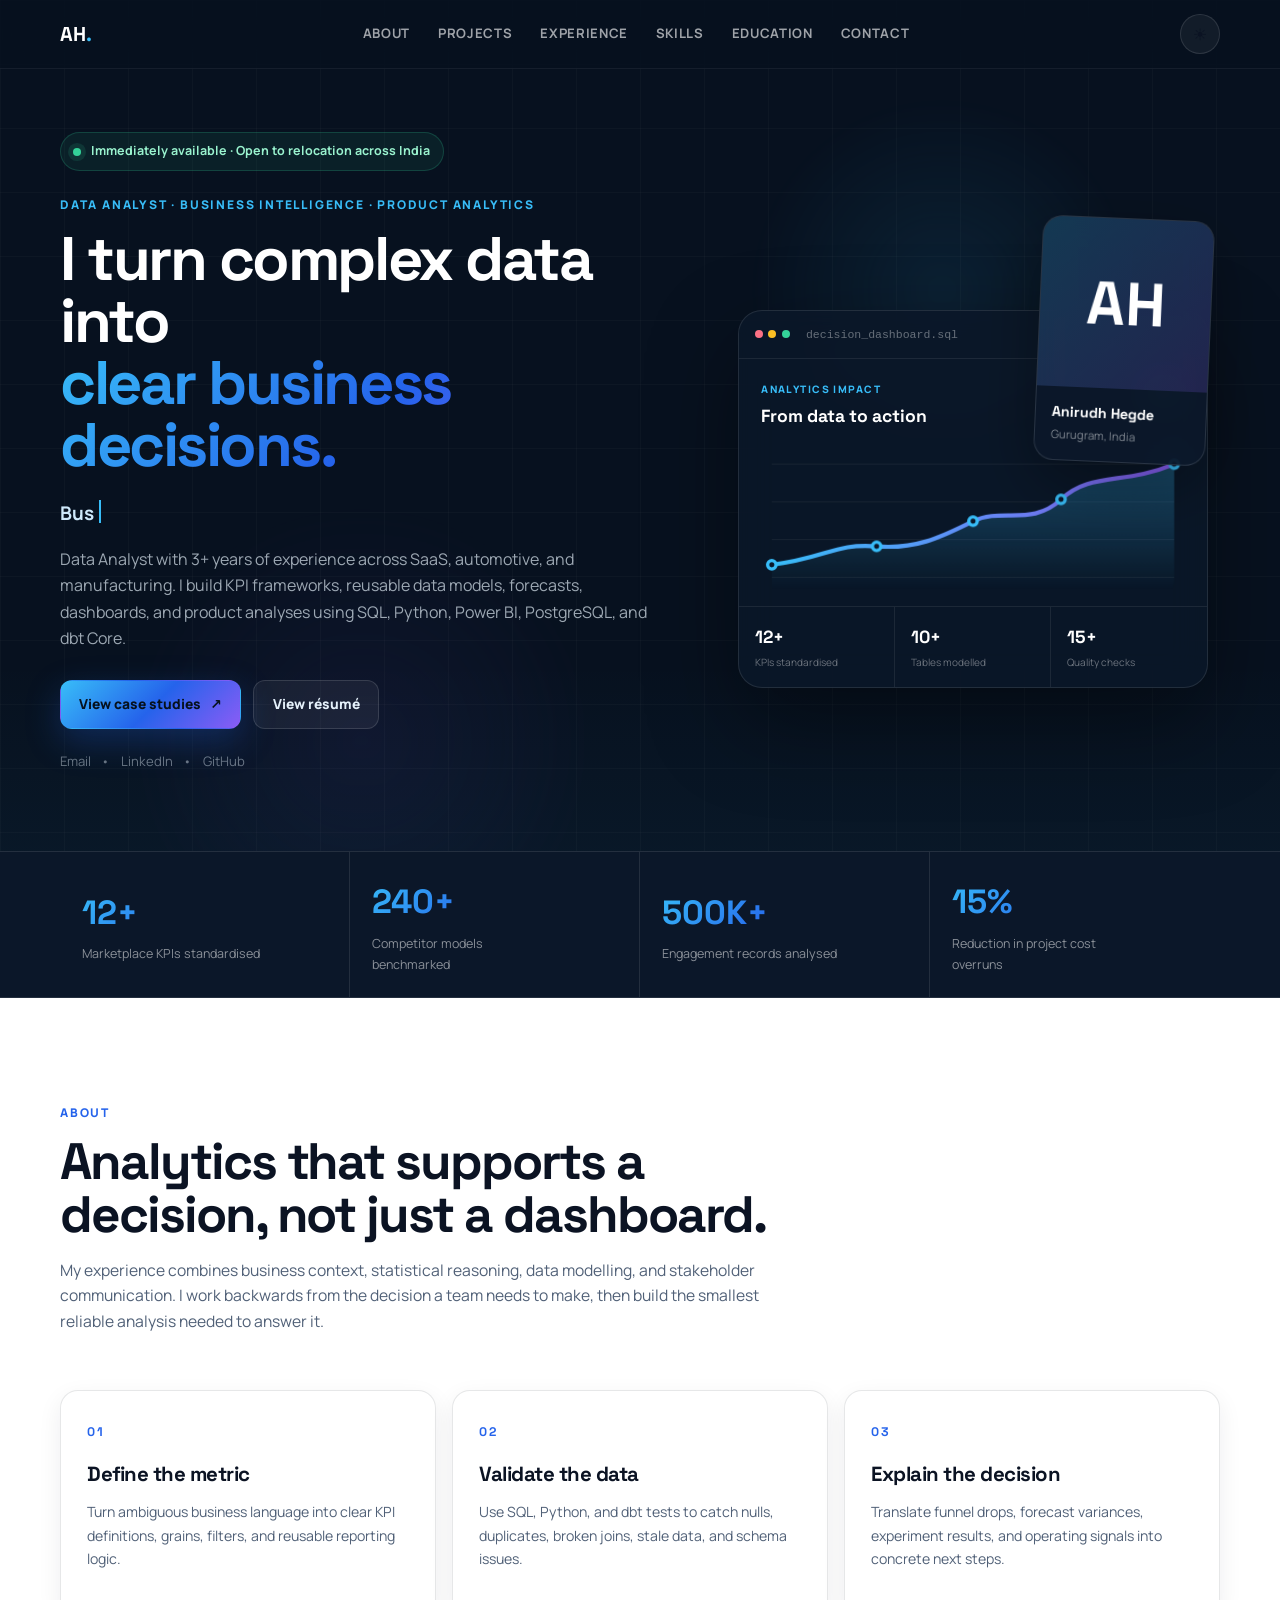
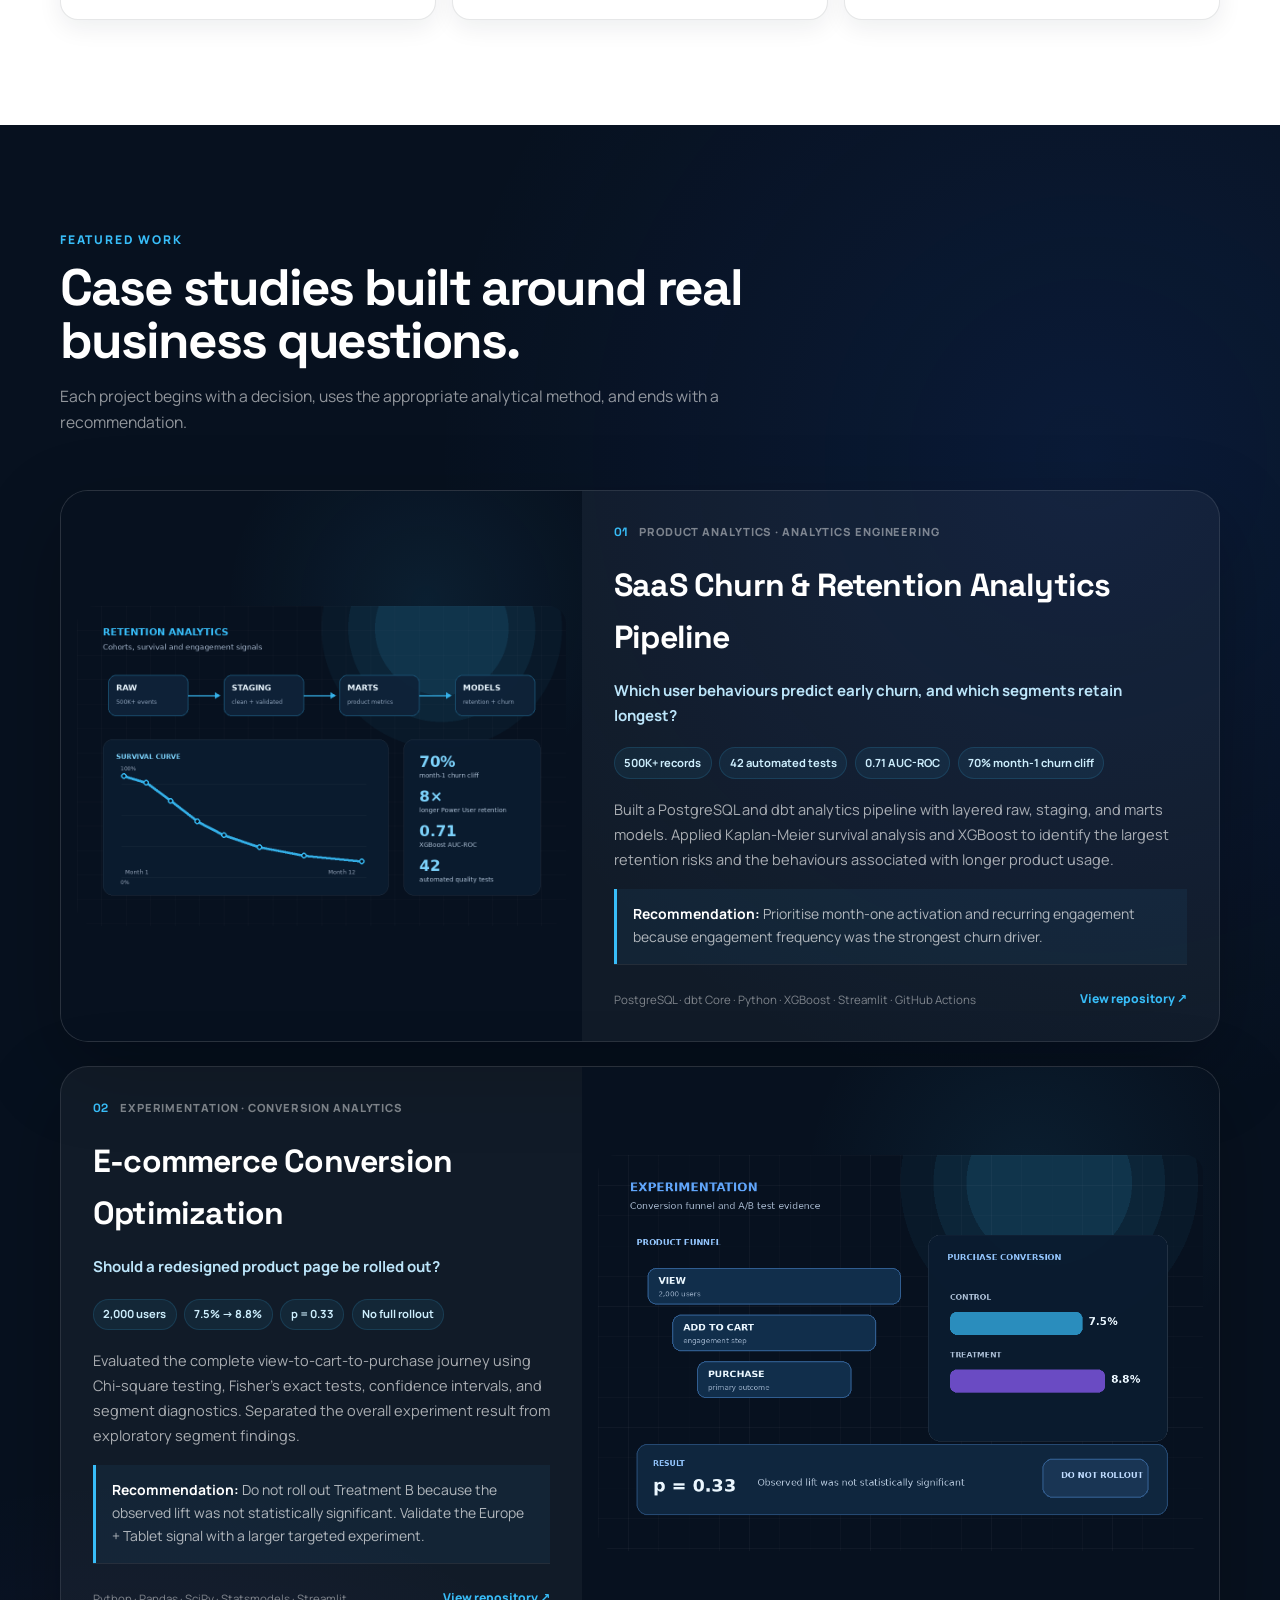
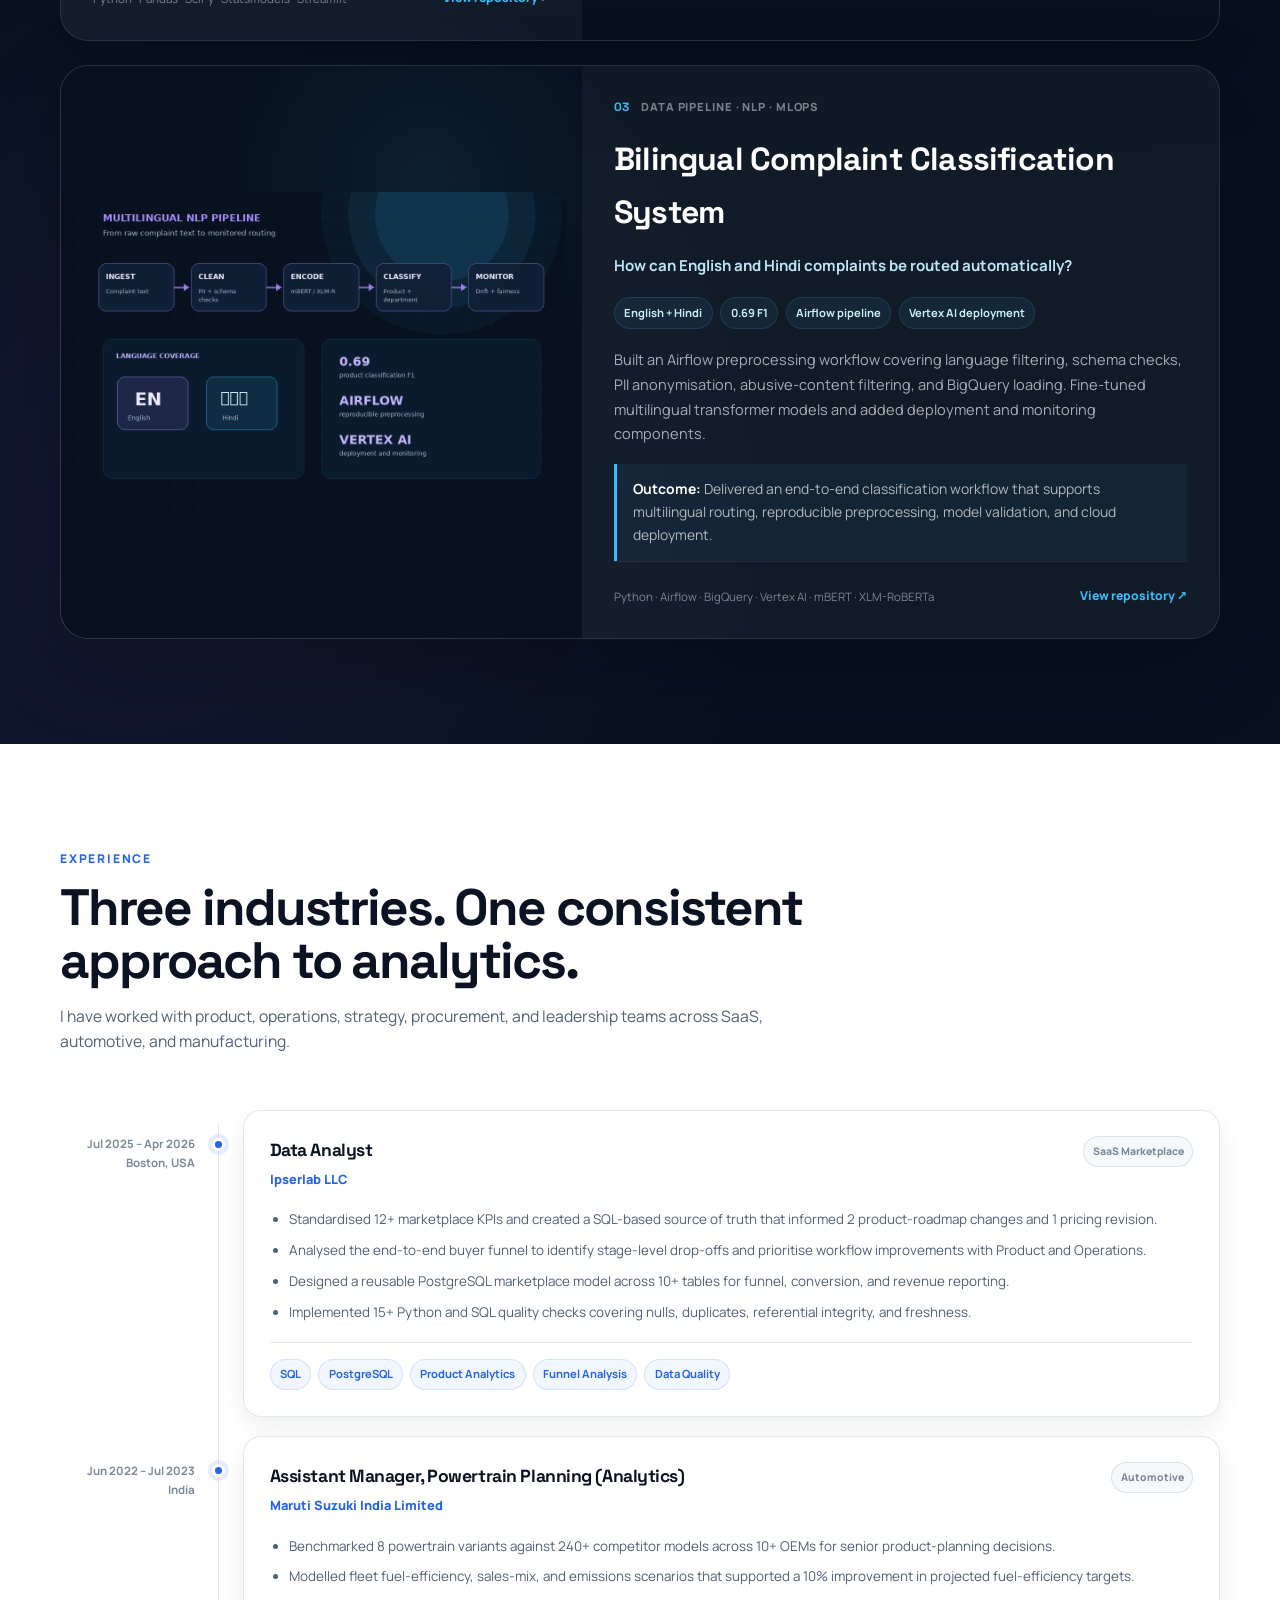
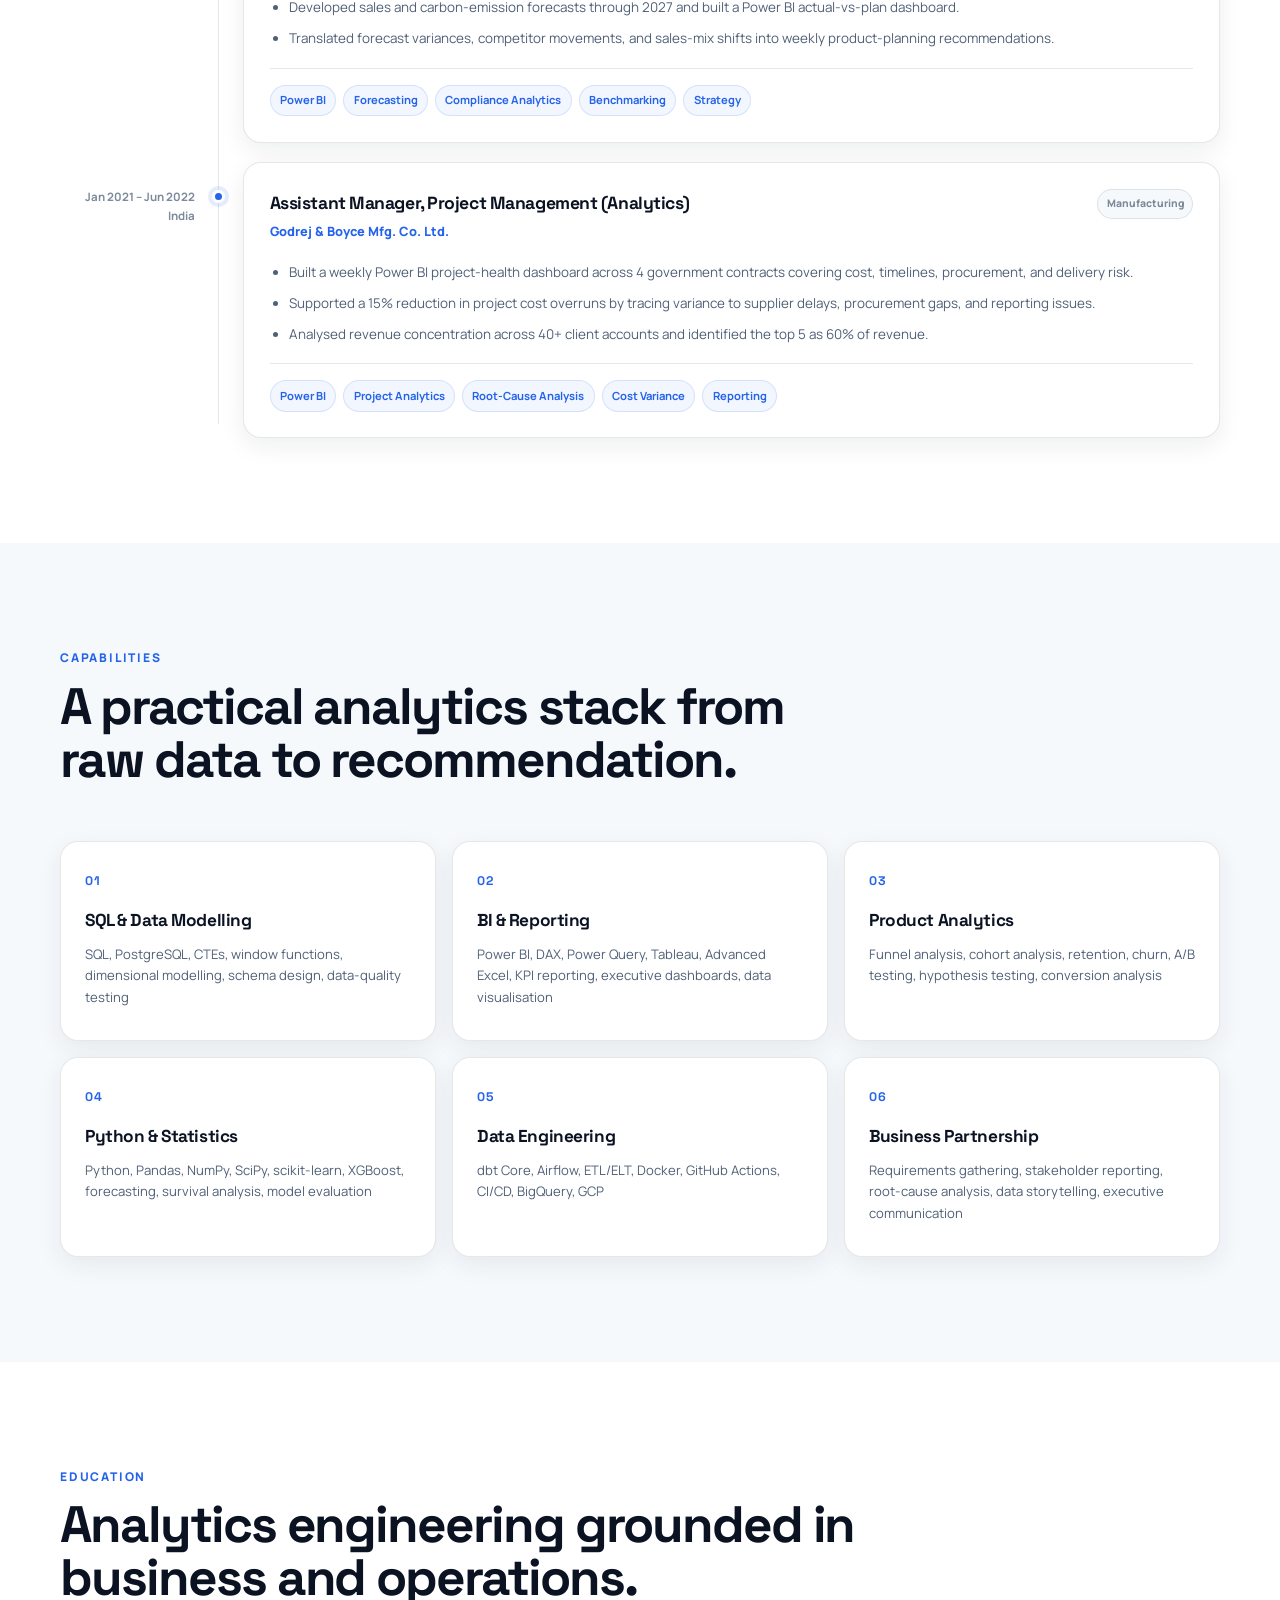
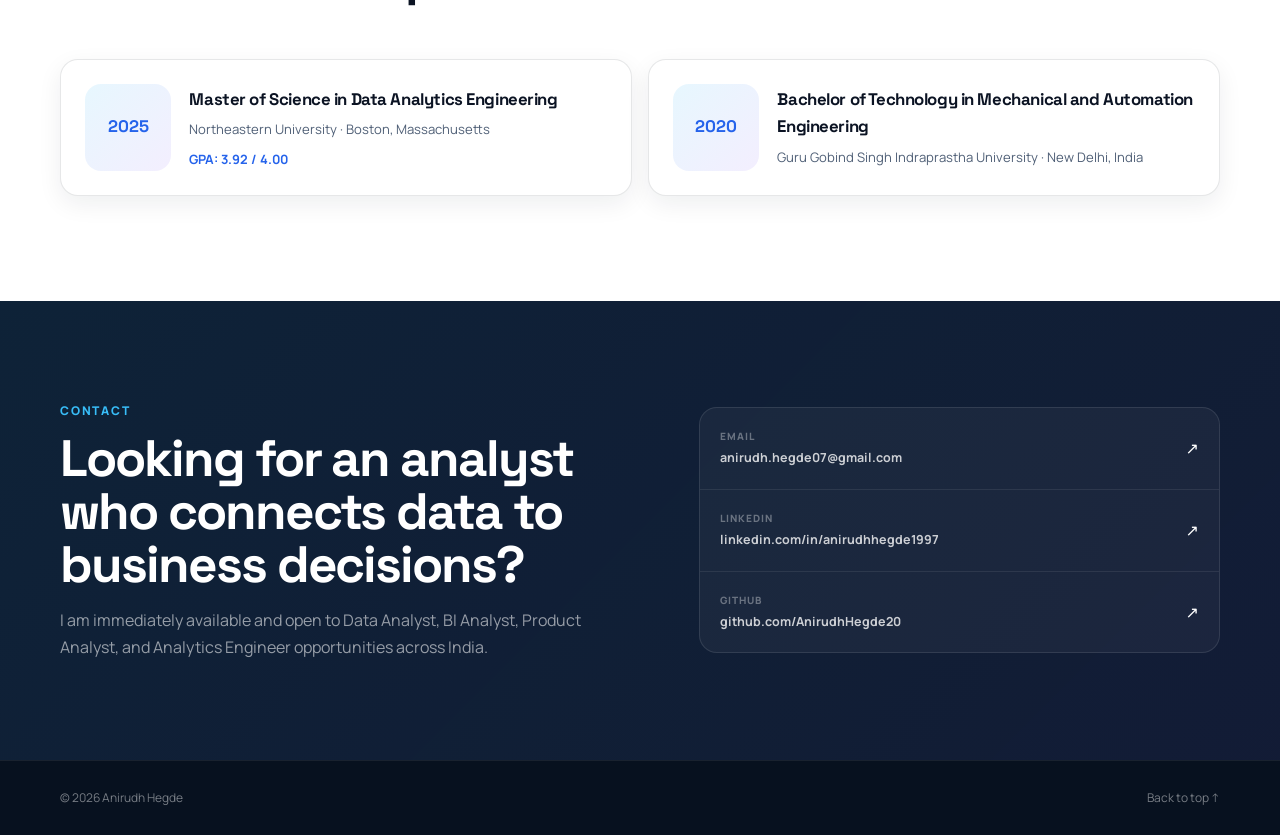
==== commit e91b5977: "Updated Portfolio" ====
--- a/index.html
+++ b/index.html
@@ -3,24 +3,35 @@
 <head>
   <meta charset="UTF-8" />
   <meta name="viewport" content="width=device-width, initial-scale=1.0" />
-  <title>Anirudh Hegde | Data Analyst | BI, Product Analytics & Analytics Engineering</title>
-  <meta name="description" content="Anirudh Hegde is a Data Analyst with 3+ years of experience across SaaS, automotive, and manufacturing. Skilled in SQL, Python, Power BI, PostgreSQL, dbt Core, A/B testing, funnel analysis, forecasting, KPI reporting, data modeling, and analytics engineering. MS in Data Analytics Engineering from Northeastern University." />
-  <meta name="keywords" content="Anirudh Hegde, Data Analyst, BI Analyst, Product Analyst, Analytics Engineer, SQL, Python, Power BI, PostgreSQL, dbt, A/B Testing, Funnel Analysis, Forecasting, Data Analytics Engineering" />
+
+  <title>Anirudh Hegde | Data Analyst, BI & Product Analytics</title>
+  <meta
+    name="description"
+    content="Portfolio of Anirudh Hegde, a Data Analyst with 3+ years of experience across SaaS, automotive, and manufacturing. SQL, Python, Power BI, PostgreSQL, product analytics, forecasting, experimentation, and analytics engineering."
+  />
+  <meta
+    name="keywords"
+    content="Anirudh Hegde, Data Analyst, BI Analyst, Product Analyst, SQL, Python, Power BI, PostgreSQL, dbt Core, Product Analytics, Business Intelligence, A/B Testing, Funnel Analysis"
+  />
   <meta name="author" content="Anirudh Hegde" />
+  <meta name="theme-color" content="#07111f" />
+
   <meta property="og:title" content="Anirudh Hegde | Data Analyst" />
-  <meta property="og:description" content="Portfolio of Anirudh Hegde, Data Analyst focused on BI, Product Analytics, KPI reporting, funnel analysis, forecasting, and analytics engineering." />
+  <meta
+    property="og:description"
+    content="Data analytics portfolio covering KPI frameworks, product funnels, forecasting, experimentation, BI reporting, and analytics engineering."
+  />
   <meta property="og:type" content="website" />
   <meta property="og:url" content="https://anirudhhegde20.github.io" />
-  <meta name="twitter:card" content="summary" />
+  <meta name="twitter:card" content="summary_large_image" />
+
   <link rel="preconnect" href="https://fonts.googleapis.com" />
   <link rel="preconnect" href="https://fonts.gstatic.com" crossorigin />
-  <link href="https://fonts.googleapis.com/css2?family=Inter:wght@400;500;600;700;800;900&display=swap" rel="stylesheet" />
+  <link
+    href="https://fonts.googleapis.com/css2?family=Manrope:wght@400;500;600;700;800&family=Space+Grotesk:wght@500;600;700&display=swap"
+    rel="stylesheet"
+  />
   <link rel="stylesheet" href="styles.css" />
-
-  <!-- Fallback: keep reveal sections visible even if external JS fails -->
-  <style>
-    .reveal.visible, .reveal.show { opacity: 1 !important; transform: translateY(0) !important; }
-  </style>
 
   <script type="application/ld+json">
   {
@@ -38,467 +49,578 @@
       "@type": "CollegeOrUniversity",
       "name": "Northeastern University"
     },
-    "knowsAbout": ["SQL", "Python", "Power BI", "PostgreSQL", "dbt Core", "Product Analytics", "Business Intelligence", "A/B Testing", "Funnel Analysis", "Forecasting", "Analytics Engineering"]
+    "knowsAbout": [
+      "SQL",
+      "Python",
+      "Power BI",
+      "PostgreSQL",
+      "dbt Core",
+      "Product Analytics",
+      "Business Intelligence",
+      "A/B Testing",
+      "Funnel Analysis",
+      "Forecasting"
+    ]
   }
   </script>
 </head>
 
 <body>
-<div class="page">
-
-  <!-- NAVBAR -->
-  <nav class="navbar">
-    <div class="container nav-inner">
-      <a class="logo" href="#hero">A<span>H.</span></a>
-      <div class="nav-links">
+  <a class="skip-link" href="#main">Skip to content</a>
+
+  <header class="site-header" id="top">
+    <nav class="nav container" aria-label="Primary navigation">
+      <a class="brand" href="#top" aria-label="Anirudh Hegde home">
+        <span class="brand-mark">AH</span>
+        <span class="brand-dot">.</span>
+      </a>
+
+      <div class="nav-links" id="navLinks">
         <a href="#about">About</a>
-        <a href="#story">My Journey</a>
+        <a href="#projects">Projects</a>
+        <a href="#experience">Experience</a>
         <a href="#skills">Skills</a>
-        <a href="#case-studies">Projects</a>
-        <a href="#experience">Experience</a>
         <a href="#education">Education</a>
         <a href="#contact">Contact</a>
       </div>
-      <button class="nav-toggle" id="navToggle" aria-label="Menu">☰</button>
+
+      <div class="nav-actions">
+        <button class="icon-button" id="themeToggle" type="button" aria-label="Toggle colour theme">
+          <span class="theme-icon theme-icon-sun" aria-hidden="true">☀</span>
+          <span class="theme-icon theme-icon-moon" aria-hidden="true">◐</span>
+        </button>
+        <button class="menu-button" id="menuButton" type="button" aria-label="Open navigation menu" aria-expanded="false">
+          <span></span><span></span><span></span>
+        </button>
+      </div>
+    </nav>
+  </header>
+
+  <main id="main">
+    <!-- HERO -->
+    <section class="hero">
+      <div class="hero-orb hero-orb-one"></div>
+      <div class="hero-orb hero-orb-two"></div>
+
+      <div class="container hero-grid">
+        <div class="hero-copy reveal visible">
+          <div class="availability">
+            <span class="availability-dot"></span>
+            Immediately available · Open to relocation across India
+          </div>
+
+          <p class="eyebrow">DATA ANALYST · BUSINESS INTELLIGENCE · PRODUCT ANALYTICS</p>
+
+          <h1>
+            I turn complex data into
+            <span class="gradient-text">clear business decisions.</span>
+          </h1>
+
+          <p class="hero-role">
+            <span id="typedRole">Data Analyst</span><span class="typing-cursor" aria-hidden="true"></span>
+          </p>
+
+          <p class="hero-summary">
+            Data Analyst with 3+ years of experience across SaaS, automotive, and manufacturing.
+            I build KPI frameworks, reusable data models, forecasts, dashboards, and product analyses
+            using SQL, Python, Power BI, PostgreSQL, and dbt Core.
+          </p>
+
+          <div class="hero-actions">
+            <a class="button button-primary" href="#projects">
+              View case studies
+              <span aria-hidden="true">↗</span>
+            </a>
+            <a class="button button-secondary" href="./AnirudhHegde_Resume.pdf" target="_blank" rel="noopener noreferrer">
+              View résumé
+            </a>
+          </div>
+
+          <div class="hero-links" aria-label="External links">
+            <a href="mailto:anirudh.hegde07@gmail.com">Email</a>
+            <span>•</span>
+            <a href="https://www.linkedin.com/in/anirudhhegde1997/" target="_blank" rel="noopener noreferrer">LinkedIn</a>
+            <span>•</span>
+            <a href="https://github.com/AnirudhHegde20" target="_blank" rel="noopener noreferrer">GitHub</a>
+          </div>
+        </div>
+
+        <div class="hero-visual reveal visible" aria-label="Professional profile and analytics illustration">
+          <div class="profile-frame">
+            <div class="profile-image-wrap">
+              <img
+                src="./headshot.jpg"
+                alt="Anirudh Hegde"
+                class="profile-image"
+                onerror="this.style.display='none';this.nextElementSibling.style.display='grid';"
+              />
+              <div class="profile-fallback" style="display:none" aria-hidden="true">AH</div>
+            </div>
+
+            <div class="profile-info">
+              <strong>Anirudh Hegde</strong>
+              <span>Gurugram, India</span>
+            </div>
+          </div>
+
+          <div class="analytics-window">
+            <div class="window-top">
+              <div class="window-dots" aria-hidden="true"><span></span><span></span><span></span></div>
+              <span>decision_dashboard.sql</span>
+            </div>
+
+            <div class="chart-header">
+              <div>
+                <span class="chart-label">ANALYTICS IMPACT</span>
+                <strong>From data to action</strong>
+              </div>
+              <span class="chart-status">LIVE</span>
+            </div>
+
+            <div class="chart-area" aria-hidden="true">
+              <svg viewBox="0 0 520 190" role="img">
+                <defs>
+                  <linearGradient id="lineGradient" x1="0" x2="1">
+                    <stop offset="0%" stop-color="#38bdf8"/>
+                    <stop offset="100%" stop-color="#8b5cf6"/>
+                  </linearGradient>
+                  <linearGradient id="fillGradient" x1="0" y1="0" x2="0" y2="1">
+                    <stop offset="0%" stop-color="#38bdf8" stop-opacity=".32"/>
+                    <stop offset="100%" stop-color="#38bdf8" stop-opacity="0"/>
+                  </linearGradient>
+                </defs>
+                <g class="chart-grid">
+                  <line x1="20" y1="30" x2="500" y2="30"/>
+                  <line x1="20" y1="75" x2="500" y2="75"/>
+                  <line x1="20" y1="120" x2="500" y2="120"/>
+                  <line x1="20" y1="165" x2="500" y2="165"/>
+                </g>
+                <path class="chart-fill" d="M20 150 C85 142, 95 124, 145 128 S225 115, 260 98 S330 105, 365 72 S440 55, 500 30 L500 180 L20 180 Z"/>
+                <path class="chart-line" d="M20 150 C85 142, 95 124, 145 128 S225 115, 260 98 S330 105, 365 72 S440 55, 500 30"/>
+                <g class="chart-points">
+                  <circle cx="20" cy="150" r="5"/>
+                  <circle cx="145" cy="128" r="5"/>
+                  <circle cx="260" cy="98" r="5"/>
+                  <circle cx="365" cy="72" r="5"/>
+                  <circle cx="500" cy="30" r="5"/>
+                </g>
+              </svg>
+            </div>
+
+            <div class="chart-kpis">
+              <div><strong>12+</strong><span>KPIs standardised</span></div>
+              <div><strong>10+</strong><span>Tables modelled</span></div>
+              <div><strong>15+</strong><span>Quality checks</span></div>
+            </div>
+          </div>
+        </div>
+      </div>
+    </section>
+
+    <!-- IMPACT STRIP -->
+    <section class="impact-strip" aria-label="Selected professional impact">
+      <div class="container impact-grid">
+        <article class="impact-item reveal">
+          <span class="impact-number" data-count="12" data-suffix="+">12+</span>
+          <span>Marketplace KPIs standardised</span>
+        </article>
+        <article class="impact-item reveal">
+          <span class="impact-number" data-count="240" data-suffix="+">240+</span>
+          <span>Competitor models benchmarked</span>
+        </article>
+        <article class="impact-item reveal">
+          <span class="impact-number" data-count="500" data-suffix="K+">500K+</span>
+          <span>Engagement records analysed</span>
+        </article>
+        <article class="impact-item reveal">
+          <span class="impact-number" data-count="15" data-suffix="%">15%</span>
+          <span>Reduction in project cost overruns</span>
+        </article>
+      </div>
+    </section>
+
+    <!-- ABOUT -->
+    <section class="section section-light" id="about">
+      <div class="container">
+        <div class="section-heading reveal">
+          <p class="eyebrow">ABOUT</p>
+          <h2>Analytics that supports a decision, not just a dashboard.</h2>
+          <p>
+            My experience combines business context, statistical reasoning, data modelling, and stakeholder communication.
+            I work backwards from the decision a team needs to make, then build the smallest reliable analysis needed to answer it.
+          </p>
+        </div>
+
+        <div class="principles-grid">
+          <article class="principle-card reveal">
+            <span class="card-index">01</span>
+            <h3>Define the metric</h3>
+            <p>Turn ambiguous business language into clear KPI definitions, grains, filters, and reusable reporting logic.</p>
+          </article>
+
+          <article class="principle-card reveal">
+            <span class="card-index">02</span>
+            <h3>Validate the data</h3>
+            <p>Use SQL, Python, and dbt tests to catch nulls, duplicates, broken joins, stale data, and schema issues.</p>
+          </article>
+
+          <article class="principle-card reveal">
+            <span class="card-index">03</span>
+            <h3>Explain the decision</h3>
+            <p>Translate funnel drops, forecast variances, experiment results, and operating signals into concrete next steps.</p>
+          </article>
+        </div>
+      </div>
+    </section>
+
+    <!-- PROJECTS -->
+    <section class="section section-dark" id="projects">
+      <div class="container">
+        <div class="section-heading section-heading-dark reveal">
+          <p class="eyebrow">FEATURED WORK</p>
+          <h2>Case studies built around real business questions.</h2>
+          <p>
+            Each project begins with a decision, uses the appropriate analytical method, and ends with a recommendation.
+          </p>
+        </div>
+
+        <div class="project-list">
+          <article class="project-card reveal">
+            <div class="project-media">
+              <img src="./assets/project-saas-retention.png" alt="SaaS churn and retention analytics project overview" />
+            </div>
+
+            <div class="project-content">
+              <div class="project-topline">
+                <span class="project-number">01</span>
+                <span class="project-category">Product Analytics · Analytics Engineering</span>
+              </div>
+              <h3>SaaS Churn & Retention Analytics Pipeline</h3>
+              <p class="project-question">Which user behaviours predict early churn, and which segments retain longest?</p>
+
+              <div class="project-evidence">
+                <span>500K+ records</span>
+                <span>42 automated tests</span>
+                <span>0.71 AUC-ROC</span>
+                <span>70% month-1 churn cliff</span>
+              </div>
+
+              <p>
+                Built a PostgreSQL and dbt analytics pipeline with layered raw, staging, and marts models.
+                Applied Kaplan-Meier survival analysis and XGBoost to identify the largest retention risks and the behaviours associated with longer product usage.
+              </p>
+
+              <div class="project-decision">
+                <strong>Recommendation:</strong>
+                Prioritise month-one activation and recurring engagement because engagement frequency was the strongest churn driver.
+              </div>
+
+              <div class="project-footer">
+                <span>PostgreSQL · dbt Core · Python · XGBoost · Streamlit · GitHub Actions</span>
+                <a href="https://github.com/AnirudhHegde20/AI-Product-Retention-Analytics" target="_blank" rel="noopener noreferrer">
+                  View repository ↗
+                </a>
+              </div>
+            </div>
+          </article>
+
+          <article class="project-card project-card-reverse reveal">
+            <div class="project-media">
+              <img src="./assets/project-ecommerce-ab-test.png" alt="E-commerce A/B test and conversion analytics project overview" />
+            </div>
+
+            <div class="project-content">
+              <div class="project-topline">
+                <span class="project-number">02</span>
+                <span class="project-category">Experimentation · Conversion Analytics</span>
+              </div>
+              <h3>E-commerce Conversion Optimization</h3>
+              <p class="project-question">Should a redesigned product page be rolled out?</p>
+
+              <div class="project-evidence">
+                <span>2,000 users</span>
+                <span>7.5% → 8.8%</span>
+                <span>p = 0.33</span>
+                <span>No full rollout</span>
+              </div>
+
+              <p>
+                Evaluated the complete view-to-cart-to-purchase journey using Chi-square testing, Fisher’s exact tests,
+                confidence intervals, and segment diagnostics. Separated the overall experiment result from exploratory segment findings.
+              </p>
+
+              <div class="project-decision">
+                <strong>Recommendation:</strong>
+                Do not roll out Treatment B because the observed lift was not statistically significant. Validate the Europe + Tablet signal with a larger targeted experiment.
+              </div>
+
+              <div class="project-footer">
+                <span>Python · Pandas · SciPy · Statsmodels · Streamlit</span>
+                <a href="https://github.com/AnirudhHegde20/Improving-Conversion-on-an-E-commerce-Product-Page" target="_blank" rel="noopener noreferrer">
+                  View repository ↗
+                </a>
+              </div>
+            </div>
+          </article>
+
+          <article class="project-card reveal">
+            <div class="project-media">
+              <img src="./assets/project-bilingual-nlp.png" alt="Bilingual complaint classification system project overview" />
+            </div>
+
+            <div class="project-content">
+              <div class="project-topline">
+                <span class="project-number">03</span>
+                <span class="project-category">Data Pipeline · NLP · MLOps</span>
+              </div>
+              <h3>Bilingual Complaint Classification System</h3>
+              <p class="project-question">How can English and Hindi complaints be routed automatically?</p>
+
+              <div class="project-evidence">
+                <span>English + Hindi</span>
+                <span>0.69 F1</span>
+                <span>Airflow pipeline</span>
+                <span>Vertex AI deployment</span>
+              </div>
+
+              <p>
+                Built an Airflow preprocessing workflow covering language filtering, schema checks, PII anonymisation,
+                abusive-content filtering, and BigQuery loading. Fine-tuned multilingual transformer models and added deployment and monitoring components.
+              </p>
+
+              <div class="project-decision">
+                <strong>Outcome:</strong>
+                Delivered an end-to-end classification workflow that supports multilingual routing, reproducible preprocessing, model validation, and cloud deployment.
+              </div>
+
+              <div class="project-footer">
+                <span>Python · Airflow · BigQuery · Vertex AI · mBERT · XLM-RoBERTa</span>
+                <a href="https://github.com/AnirudhHegde20/Automated-BiLingual-Complaint-System" target="_blank" rel="noopener noreferrer">
+                  View repository ↗
+                </a>
+              </div>
+            </div>
+          </article>
+        </div>
+      </div>
+    </section>
+
+    <!-- EXPERIENCE -->
+    <section class="section section-light" id="experience">
+      <div class="container">
+        <div class="section-heading reveal">
+          <p class="eyebrow">EXPERIENCE</p>
+          <h2>Three industries. One consistent approach to analytics.</h2>
+          <p>
+            I have worked with product, operations, strategy, procurement, and leadership teams across SaaS, automotive, and manufacturing.
+          </p>
+        </div>
+
+        <div class="timeline">
+          <article class="timeline-item reveal">
+            <div class="timeline-marker"></div>
+            <div class="timeline-meta">
+              <span>Jul 2025 – Apr 2026</span>
+              <span>Boston, USA</span>
+            </div>
+            <div class="timeline-card">
+              <div class="timeline-heading">
+                <div>
+                  <h3>Data Analyst</h3>
+                  <p>Ipserlab LLC</p>
+                </div>
+                <span class="company-tag">SaaS Marketplace</span>
+              </div>
+              <ul>
+                <li>Standardised 12+ marketplace KPIs and created a SQL-based source of truth that informed 2 product-roadmap changes and 1 pricing revision.</li>
+                <li>Analysed the end-to-end buyer funnel to identify stage-level drop-offs and prioritise workflow improvements with Product and Operations.</li>
+                <li>Designed a reusable PostgreSQL marketplace model across 10+ tables for funnel, conversion, and revenue reporting.</li>
+                <li>Implemented 15+ Python and SQL quality checks covering nulls, duplicates, referential integrity, and freshness.</li>
+              </ul>
+              <div class="tag-row">
+                <span>SQL</span><span>PostgreSQL</span><span>Product Analytics</span><span>Funnel Analysis</span><span>Data Quality</span>
+              </div>
+            </div>
+          </article>
+
+          <article class="timeline-item reveal">
+            <div class="timeline-marker"></div>
+            <div class="timeline-meta">
+              <span>Jun 2022 – Jul 2023</span>
+              <span>India</span>
+            </div>
+            <div class="timeline-card">
+              <div class="timeline-heading">
+                <div>
+                  <h3>Assistant Manager, Powertrain Planning (Analytics)</h3>
+                  <p>Maruti Suzuki India Limited</p>
+                </div>
+                <span class="company-tag">Automotive</span>
+              </div>
+              <ul>
+                <li>Benchmarked 8 powertrain variants against 240+ competitor models across 10+ OEMs for senior product-planning decisions.</li>
+                <li>Modelled fleet fuel-efficiency, sales-mix, and emissions scenarios that supported a 10% improvement in projected fuel-efficiency targets.</li>
+                <li>Developed sales and carbon-emission forecasts through 2027 and built a Power BI actual-vs-plan dashboard.</li>
+                <li>Translated forecast variances, competitor movements, and sales-mix shifts into weekly product-planning recommendations.</li>
+              </ul>
+              <div class="tag-row">
+                <span>Power BI</span><span>Forecasting</span><span>Compliance Analytics</span><span>Benchmarking</span><span>Strategy</span>
+              </div>
+            </div>
+          </article>
+
+          <article class="timeline-item reveal">
+            <div class="timeline-marker"></div>
+            <div class="timeline-meta">
+              <span>Jan 2021 – Jun 2022</span>
+              <span>India</span>
+            </div>
+            <div class="timeline-card">
+              <div class="timeline-heading">
+                <div>
+                  <h3>Assistant Manager, Project Management (Analytics)</h3>
+                  <p>Godrej & Boyce Mfg. Co. Ltd.</p>
+                </div>
+                <span class="company-tag">Manufacturing</span>
+              </div>
+              <ul>
+                <li>Built a weekly Power BI project-health dashboard across 4 government contracts covering cost, timelines, procurement, and delivery risk.</li>
+                <li>Supported a 15% reduction in project cost overruns by tracing variance to supplier delays, procurement gaps, and reporting issues.</li>
+                <li>Analysed revenue concentration across 40+ client accounts and identified the top 5 as 60% of revenue.</li>
+              </ul>
+              <div class="tag-row">
+                <span>Power BI</span><span>Project Analytics</span><span>Root-Cause Analysis</span><span>Cost Variance</span><span>Reporting</span>
+              </div>
+            </div>
+          </article>
+        </div>
+      </div>
+    </section>
+
+    <!-- SKILLS -->
+    <section class="section section-soft" id="skills">
+      <div class="container">
+        <div class="section-heading reveal">
+          <p class="eyebrow">CAPABILITIES</p>
+          <h2>A practical analytics stack from raw data to recommendation.</h2>
+        </div>
+
+        <div class="skills-grid">
+          <article class="skill-card reveal">
+            <span class="skill-icon">01</span>
+            <h3>SQL & Data Modelling</h3>
+            <p>SQL, PostgreSQL, CTEs, window functions, dimensional modelling, schema design, data-quality testing</p>
+          </article>
+
+          <article class="skill-card reveal">
+            <span class="skill-icon">02</span>
+            <h3>BI & Reporting</h3>
+            <p>Power BI, DAX, Power Query, Tableau, Advanced Excel, KPI reporting, executive dashboards, data visualisation</p>
+          </article>
+
+          <article class="skill-card reveal">
+            <span class="skill-icon">03</span>
+            <h3>Product Analytics</h3>
+            <p>Funnel analysis, cohort analysis, retention, churn, A/B testing, hypothesis testing, conversion analysis</p>
+          </article>
+
+          <article class="skill-card reveal">
+            <span class="skill-icon">04</span>
+            <h3>Python & Statistics</h3>
+            <p>Python, Pandas, NumPy, SciPy, scikit-learn, XGBoost, forecasting, survival analysis, model evaluation</p>
+          </article>
+
+          <article class="skill-card reveal">
+            <span class="skill-icon">05</span>
+            <h3>Data Engineering</h3>
+            <p>dbt Core, Airflow, ETL/ELT, Docker, GitHub Actions, CI/CD, BigQuery, GCP</p>
+          </article>
+
+          <article class="skill-card reveal">
+            <span class="skill-icon">06</span>
+            <h3>Business Partnership</h3>
+            <p>Requirements gathering, stakeholder reporting, root-cause analysis, data storytelling, executive communication</p>
+          </article>
+        </div>
+      </div>
+    </section>
+
+    <!-- EDUCATION -->
+    <section class="section section-light" id="education">
+      <div class="container">
+        <div class="section-heading reveal">
+          <p class="eyebrow">EDUCATION</p>
+          <h2>Analytics engineering grounded in business and operations.</h2>
+        </div>
+
+        <div class="education-grid">
+          <article class="education-card reveal">
+            <div class="education-year">2025</div>
+            <div>
+              <h3>Master of Science in Data Analytics Engineering</h3>
+              <p>Northeastern University · Boston, Massachusetts</p>
+              <strong>GPA: 3.92 / 4.00</strong>
+            </div>
+          </article>
+
+          <article class="education-card reveal">
+            <div class="education-year">2020</div>
+            <div>
+              <h3>Bachelor of Technology in Mechanical and Automation Engineering</h3>
+              <p>Guru Gobind Singh Indraprastha University · New Delhi, India</p>
+            </div>
+          </article>
+        </div>
+      </div>
+    </section>
+
+    <!-- CONTACT -->
+    <section class="contact-section" id="contact">
+      <div class="container contact-grid">
+        <div class="contact-copy reveal">
+          <p class="eyebrow">CONTACT</p>
+          <h2>Looking for an analyst who connects data to business decisions?</h2>
+          <p>
+            I am immediately available and open to Data Analyst, BI Analyst, Product Analyst, and Analytics Engineer opportunities across India.
+          </p>
+        </div>
+
+        <div class="contact-panel reveal">
+          <a class="contact-row" href="mailto:anirudh.hegde07@gmail.com">
+            <span>
+              <small>Email</small>
+              <strong>anirudh.hegde07@gmail.com</strong>
+            </span>
+            <span aria-hidden="true">↗</span>
+          </a>
+
+          <a class="contact-row" href="https://www.linkedin.com/in/anirudhhegde1997/" target="_blank" rel="noopener noreferrer">
+            <span>
+              <small>LinkedIn</small>
+              <strong>linkedin.com/in/anirudhhegde1997</strong>
+            </span>
+            <span aria-hidden="true">↗</span>
+          </a>
+
+          <a class="contact-row" href="https://github.com/AnirudhHegde20" target="_blank" rel="noopener noreferrer">
+            <span>
+              <small>GitHub</small>
+              <strong>github.com/AnirudhHegde20</strong>
+            </span>
+            <span aria-hidden="true">↗</span>
+          </a>
+        </div>
+      </div>
+    </section>
+  </main>
+
+  <footer class="footer">
+    <div class="container footer-inner">
+      <span>© <span id="year"></span> Anirudh Hegde</span>
+      <a href="#top">Back to top ↑</a>
     </div>
-    <div class="container">
-      <div class="nav-links-mobile" id="navMobile">
-        <a href="#about">About</a>
-        <a href="#story">My Journey</a>
-        <a href="#skills">Skills</a>
-        <a href="#case-studies">Projects</a>
-        <a href="#experience">Experience</a>
-        <a href="#education">Education</a>
-        <a href="#contact">Contact</a>
-      </div>
-    </div>
-  </nav>
-
-  <!-- HERO -->
-  <section class="hero" id="hero">
-    <div class="container">
-      <div class="hero-grid">
-        <div>
-          <h1 class="hero-title">Anirudh Hegde</h1>
-          <p class="hero-subtitle"><span id="typed-role"></span><span class="typed-cursor">|</span></p>
-          <div class="opt-badge"><span class="opt-dot"></span>Gurugram, India · Immediately available · Open to India and Dubai/UAE opportunities</div>
-          <div class="hero-meta">
-            <span class="hero-meta-item"><span class="icon">📍</span> Gurugram, India</span>
-            <span class="hero-meta-item"><span class="icon">📧</span> <a href="mailto:anirudh.hegde07@gmail.com">anirudh.hegde07@gmail.com</a></span>
-            <span class="hero-meta-item"><span class="icon">🔗</span> <a href="https://www.linkedin.com/in/anirudhhegde1997/" target="_blank" rel="noopener noreferrer">LinkedIn</a></span>
-          </div>
-          <div class="hero-mini">
-            <div class="mini-card">
-              <div class="mini-title">What I Do</div>
-              <div class="mini-text">I translate business workflows into reliable <strong>KPIs, SQL models, BI dashboards, funnel analysis, forecasts, and analytics-ready reporting systems</strong>.</div>
-            </div>
-            <div class="mini-card">
-              <div class="mini-title">Current Focus</div>
-              <div class="mini-text">Looking for <strong>Data Analyst</strong>, <strong>BI Analyst</strong>, <strong>Product Analyst</strong>, <strong>Analytics Engineer</strong>, and <strong>Data Analytics Engineer</strong> roles.</div>
-            </div>
-          </div>
-          <div class="hero-actions" style="margin-top:1.3rem">
-            <a class="btn btn-primary" href="#case-studies"><span>See My Work</span> <span class="icon-arrow">→</span></a>
-            <a class="btn btn-secondary" href="https://www.linkedin.com/in/anirudhhegde1997/" target="_blank" rel="noopener noreferrer">🔗 LinkedIn</a>
-            <a class="btn btn-secondary" href="https://github.com/AnirudhHegde20" target="_blank" rel="noopener noreferrer">💻 GitHub</a>
-            <a class="btn btn-resume" href="./AnirudhHegde_Resume.pdf" target="_blank" rel="noopener noreferrer">📄 Resume ↗</a>
-          </div>
-        </div>
-        <div class="hero-photo">
-          <img src="./headshot.jpg" alt="Anirudh Hegde" />
-        </div>
-      </div>
-    </div>
-  </section>
-
-  <!-- ABOUT -->
-  <section id="about">
-    <div class="container">
-      <div class="section-header reveal"><h2 class="section-title">About Me</h2><div class="section-underline"></div></div>
-      <p class="about-text reveal">Data Analyst with 3+ years of experience across SaaS, automotive, and manufacturing, specializing in BI, product analytics, KPI reporting, funnel analysis, forecasting, and analytics engineering. Skilled in SQL, Python, Power BI, PostgreSQL, dbt Core, and A/B testing. I focus on translating business workflows into analytics-ready data models, executive dashboards, and insights that inform product, pricing, and operational decisions.</p>
-      <div class="about-values reveal">
-        <div class="value-card"><span class="value-icon">🧱</span><h3 class="value-title">Analytics Engineering</h3><p class="value-text">Building SQL and PostgreSQL data models, dbt transformations, marts, schema logic, and quality checks that make business reporting consistent and reusable.</p></div>
-        <div class="value-card"><span class="value-icon">📊</span><h3 class="value-title">BI & KPI Reporting</h3><p class="value-text">Creating Power BI dashboards, KPI definitions, executive reports, and performance trackers that help leadership monitor trends and make better decisions.</p></div>
-        <div class="value-card"><span class="value-icon">🧪</span><h3 class="value-title">Product Analytics</h3><p class="value-text">Analyzing funnels, cohorts, retention, churn, A/B tests, and user behavior to identify drop-offs, validate decisions, and prioritize product actions.</p></div>
-      </div>
-      <div class="about-metrics reveal">
-        <div class="metric-card"><div class="metric-value">3+ Years</div><div class="metric-label">Professional Experience</div><div class="metric-tag">SaaS · Automotive · Manufacturing</div></div>
-        <div class="metric-card"><div class="metric-value">12+</div><div class="metric-label">KPI Definitions Standardized</div><div class="metric-tag">Buyer Conversion · Response Time · Transactions</div></div>
-        <div class="metric-card"><div class="metric-value">500K+</div><div class="metric-label">Records Modeled</div><div class="metric-tag">PostgreSQL · dbt · Product Analytics</div></div>
-        <div class="metric-card"><div class="metric-value">42</div><div class="metric-label">Automated dbt Tests</div><div class="metric-tag">dbt Core · GitHub Actions · Data Quality</div></div>
-      </div>
-    </div>
-  </section>
-
-  <!-- TRANSITION STORY -->
-  <section id="story">
-    <div class="container">
-      <div class="section-header reveal"><h2 class="section-title">My Journey</h2><div class="section-underline"></div></div>
-      <div class="story-grid reveal">
-
-        <div class="story-card">
-          <div class="story-step">01</div>
-          <div class="story-icon">⚙️</div>
-          <h3 class="story-title">Business & Operations Foundation</h3>
-          <p class="story-text">Started in manufacturing and automotive roles at Godrej & Boyce and Maruti Suzuki, where I worked on project analytics, cost variance, competitor benchmarking, CAFE compliance analytics, forecasting, and Power BI dashboards for business planning.</p>
-          <div class="story-tag">2021 – 2023</div>
-        </div>
-
-        <div class="story-arrow">→</div>
-
-        <div class="story-card">
-          <div class="story-step">02</div>
-          <div class="story-icon">🎓</div>
-          <h3 class="story-title">Analytics Engineering Pivot</h3>
-          <p class="story-text">Completed an MS in Data Analytics Engineering at Northeastern University with a 3.92 GPA, going deeper into SQL, statistics, machine learning, data pipelines, experimentation, NLP, cloud deployment, and analytics systems.</p>
-          <div class="story-tag">2023 – 2025</div>
-        </div>
-
-        <div class="story-arrow">→</div>
-
-        <div class="story-card">
-          <div class="story-step">03</div>
-          <div class="story-icon">🚀</div>
-          <h3 class="story-title">Product & Marketplace Analytics</h3>
-          <p class="story-text">At Ipserlab, I worked on buyer conversion, vendor response time, transaction volume, marketplace funnel reviews, PostgreSQL data modeling, reusable reporting logic, and Python/SQL validation checks for leadership KPI reporting.</p>
-          <div class="story-tag">2025 – 2026</div>
-        </div>
-
-      </div>
-
-      <div class="story-highlight reveal">
-        <p>"I care about analytics that leads to action: clear metrics, reliable data models, useful dashboards, and recommendations that teams can actually use."</p>
-      </div>
-
-      <div class="section-subheader reveal"><h3 class="section-subtitle">How I Work</h3></div>
-      <div class="leadership-grid reveal">
-        <div class="leadership-card">
-          <div class="leadership-icon">🎯</div>
-          <h4>Start with the decision</h4>
-          <p>I define the business question first, then build the KPI, dashboard, model, or analysis needed to support that decision.</p>
-        </div>
-        <div class="leadership-card">
-          <div class="leadership-icon">🧪</div>
-          <h4>Validate before reporting</h4>
-          <p>I use SQL and Python checks for nulls, joins, duplicates, freshness, and schema logic so teams can trust the numbers.</p>
-        </div>
-        <div class="leadership-card">
-          <div class="leadership-icon">📈</div>
-          <h4>Make insights actionable</h4>
-          <p>I translate funnel drops, forecast variances, and operational signals into clear next steps for product, operations, and leadership teams.</p>
-        </div>
-      </div>
-    </div>
-  </section>
-
-  <!-- SKILLS -->
-  <section id="skills">
-    <div class="container">
-      <div class="section-header reveal"><h2 class="section-title">Technical Stack</h2><div class="section-underline"></div></div>
-      <div class="skills-grid reveal">
-
-        <div class="skill-block">
-          <div class="skill-heading">🧱 SQL & Databases</div>
-          <div class="skill-chips">
-            <span class="chip">SQL</span>
-            <span class="chip">PostgreSQL</span>
-            <span class="chip">CTEs</span>
-            <span class="chip">Window Functions</span>
-            <span class="chip">Data Modeling</span>
-            <span class="chip">Schema Design</span>
-            <span class="chip">Data Quality Testing</span>
-          </div>
-        </div>
-
-        <div class="skill-block">
-          <div class="skill-heading">📊 BI & Reporting</div>
-          <div class="skill-chips">
-            <span class="chip">Power BI</span>
-            <span class="chip">Tableau</span>
-            <span class="chip">DAX</span>
-            <span class="chip">Business Intelligence</span>
-            <span class="chip">KPI Reporting</span>
-            <span class="chip">Executive Dashboards</span>
-            <span class="chip">Stakeholder Reporting</span>
-          </div>
-        </div>
-
-        <div class="skill-block">
-          <div class="skill-heading">🧪 Analytics</div>
-          <div class="skill-chips">
-            <span class="chip">A/B Testing</span>
-            <span class="chip">Hypothesis Testing</span>
-            <span class="chip">Funnel Analysis</span>
-            <span class="chip">Cohort Analysis</span>
-            <span class="chip">Retention Analysis</span>
-            <span class="chip">Churn Modeling</span>
-            <span class="chip">Forecasting</span>
-          </div>
-        </div>
-
-        <div class="skill-block">
-          <div class="skill-heading">🐍 Python & Data Science</div>
-          <div class="skill-chips">
-            <span class="chip">Python</span>
-            <span class="chip">Pandas</span>
-            <span class="chip">NumPy</span>
-            <span class="chip">SciPy</span>
-            <span class="chip">Scikit-learn</span>
-            <span class="chip">XGBoost</span>
-            <span class="chip">NLP</span>
-            <span class="chip">mBERT</span>
-            <span class="chip">XLM-RoBERTa</span>
-            <span class="chip">Model Evaluation</span>
-          </div>
-        </div>
-
-        <div class="skill-block">
-          <div class="skill-heading">⚙️ Data Stack & Automation</div>
-          <div class="skill-chips">
-            <span class="chip">dbt Core</span>
-            <span class="chip">Airflow</span>
-            <span class="chip">Docker</span>
-            <span class="chip">GitHub Actions</span>
-            <span class="chip">CI/CD</span>
-            <span class="chip">ETL/ELT</span>
-            <span class="chip">GCP</span>
-            <span class="chip">BigQuery</span>
-            <span class="chip">Vertex AI</span>
-            <span class="chip">Cloud Run</span>
-          </div>
-        </div>
-
-      </div>
-    </div>
-  </section>
-
-  <!-- CASE STUDIES -->
-  <section id="case-studies">
-    <div class="container">
-      <div class="section-header reveal"><h2 class="section-title">Projects</h2><div class="section-underline"></div></div>
-      <div class="case-filter reveal">
-        <button class="case-pill active" data-filter="all">All</button>
-        <button class="case-pill" data-filter="ae">Analytics Engineering</button>
-        <button class="case-pill" data-filter="analytics">Product Analytics</button>
-        <button class="case-pill" data-filter="mlops">Data Pipeline / NLP</button>
-      </div>
-      <div class="case-grid reveal">
-
-        <!-- PROJECT 1: SaaS Churn & Retention -->
-        <div class="case-card" data-type="ae" data-search="saas churn retention analytics pipeline dbt postgresql xgboost survival analysis product hunt streamlit github actions">
-          <span class="case-tag">Analytics Engineering</span>
-          <div><div class="case-label">Business Problem</div><h3 class="case-title">SaaS Churn & Retention Analytics Pipeline</h3><p class="case-text">SaaS teams need to understand where users drop off, which behaviors predict retention, and whether the metrics layer behind dashboards is reliable enough for product decisions.</p></div>
-          <div><div class="case-label">What I Built</div><p class="case-text">Built an end-to-end analytics engineering pipeline ingesting 500K+ engagement records and Product Hunt API data into a layered PostgreSQL warehouse using dbt Core, with raw, staging, and marts models validated by automated tests in CI.</p></div>
-          <div><div class="case-label">Key Decisions & Challenges</div><p class="case-text">Used dbt Core to replace one-off analysis logic with reusable models and added 42 dbt and dbt-expectations tests through GitHub Actions to catch data quality issues before they reached reporting.</p></div>
-          <div><div class="case-label">Outcome</div><p class="case-text">Modeled retention using Kaplan-Meier survival analysis and an XGBoost churn model with 0.71 AUC-ROC, identifying a 70% month-1 churn cliff, 8x longer retention for Power Users, and engagement frequency as the top churn driver.</p></div>
-          <div class="case-metrics">
-            <div class="case-metric"><span class="case-metric-label">Data</span><span class="case-metric-value">500K+ records</span></div>
-            <div class="case-metric"><span class="case-metric-label">Churn Signal</span><span class="case-metric-value">70% month-1</span></div>
-            <div class="case-metric"><span class="case-metric-label">Tests</span><span class="case-metric-value">42 automated</span></div>
-            <div class="case-metric"><span class="case-metric-label">Model</span><span class="case-metric-value">0.71 AUC</span></div>
-          </div>
-          <div class="case-footer"><span>dbt Core · PostgreSQL · Python · XGBoost · Streamlit · GitHub Actions</span><div class="case-links"><a class="case-link" href="https://github.com/AnirudhHegde20/AI-Product-Retention-Analytics" target="_blank" rel="noopener noreferrer">GitHub</a></div></div>
-        </div>
-
-        <!-- PROJECT 2: E-commerce A/B Test -->
-        <div class="case-card" data-type="analytics" data-search="ecommerce conversion optimization ab testing chi-square fisher confidence intervals funnel analysis python scipy statsmodels streamlit">
-          <span class="case-tag">Product Analytics</span>
-          <div><div class="case-label">Business Problem</div><h3 class="case-title">E-commerce Conversion Optimization</h3><p class="case-text">A product team wants to know whether a new product-page experience should be rolled out based on conversion behavior across view, cart, and purchase stages.</p></div>
-          <div><div class="case-label">What I Built</div><p class="case-text">Built an end-to-end A/B test analysis for a 2,000-user product-page experiment, combining Chi-Square testing, Fisher's Exact segment tests, 95% confidence intervals, and funnel analysis across view, cart, and purchase stages.</p></div>
-          <div><div class="case-label">Key Decisions & Challenges</div><p class="case-text">Separated the aggregate test from segment-level diagnostics to avoid overreacting to small segment signals while still flagging risk areas for validation.</p></div>
-          <div><div class="case-label">Outcome</div><p class="case-text">Found no significant overall lift from Treatment B, with conversion moving from 7.5% to 8.8% and p=0.33. Recommended against full rollout while treating Europe + Tablet underperformance as an exploratory signal due to small segment size and multiple-comparison risk.</p></div>
-          <div class="case-metrics">
-            <div class="case-metric"><span class="case-metric-label">Users</span><span class="case-metric-value">2,000</span></div>
-            <div class="case-metric"><span class="case-metric-label">Control</span><span class="case-metric-value">7.5%</span></div>
-            <div class="case-metric"><span class="case-metric-label">Treatment</span><span class="case-metric-value">8.8%</span></div>
-            <div class="case-metric"><span class="case-metric-label">Decision</span><span class="case-metric-value">Do not rollout</span></div>
-          </div>
-          <div class="case-footer"><span>Python · Pandas · SciPy · Statsmodels · Streamlit · A/B Testing</span><div class="case-links"><a class="case-link" href="https://github.com/AnirudhHegde20/Improving-Conversion-on-an-E-commerce-Product-Page" target="_blank" rel="noopener noreferrer">GitHub</a></div></div>
-        </div>
-
-        <!-- PROJECT 3: Bilingual Complaint -->
-        <div class="case-card" data-type="mlops" data-search="automated bilingual complaint classification python airflow docker gcp vertex ai bigquery mbert xlm roberta nlp github actions">
-          <span class="case-tag">Data Pipeline / NLP</span>
-          <div><div class="case-label">Business Problem</div><h3 class="case-title">Automated Bilingual Complaint Classification System</h3><p class="case-text">Complaint routing can be slow and inconsistent when customer issues arrive across languages and need to be classified for product and department-level routing.</p></div>
-          <div><div class="case-label">What I Built</div><p class="case-text">Built an Airflow preprocessing pipeline for CFPB complaint data, handling English/Hindi language filtering, schema validation, PII anonymization, abusive-content filtering, and BigQuery loading.</p></div>
-          <div><div class="case-label">Key Decisions & Challenges</div><p class="case-text">Fine-tuned mBERT and XLM-RoBERTa models for product and department routing, then connected the workflow to Vertex AI deployment, fairness checks, drift monitoring, and CI/CD automation.</p></div>
-          <div><div class="case-label">Outcome</div><p class="case-text">Achieved 0.69 F1 on product classification and built the supporting pipeline components needed for reliable preprocessing, model deployment, validation, and monitoring.</p></div>
-          <div class="case-metrics">
-            <div class="case-metric"><span class="case-metric-label">Pipeline</span><span class="case-metric-value">Airflow</span></div>
-            <div class="case-metric"><span class="case-metric-label">F1 Score</span><span class="case-metric-value">0.69</span></div>
-            <div class="case-metric"><span class="case-metric-label">Languages</span><span class="case-metric-value">English + Hindi</span></div>
-            <div class="case-metric"><span class="case-metric-label">Cloud</span><span class="case-metric-value">GCP</span></div>
-          </div>
-          <div class="case-footer"><span>Python · Airflow · Docker · GCP · Vertex AI · BigQuery · mBERT · GitHub Actions</span><div class="case-links"><a class="case-link" href="https://github.com/AnirudhHegde20/Automated-BiLingual-Complaint-System" target="_blank" rel="noopener noreferrer">GitHub</a></div></div>
-        </div>
-
-      </div>
-    </div>
-  </section>
-
-  <!-- EXPERIENCE -->
-  <section id="experience">
-    <div class="container">
-      <div class="section-header reveal"><h2 class="section-title">Experience</h2><div class="section-underline"></div></div>
-      <div class="exp-timeline reveal">
-
-        <div class="exp-card">
-          <div class="exp-role">Data Analyst</div>
-          <div class="exp-meta">Ipserlab LLC · USA · Jul 2025 – May 2026</div>
-          <ul class="exp-list">
-            <li>Standardized 12+ KPI definitions for buyer conversion, vendor response time, and transaction volume, creating a SQL-based single source of truth that informed 2 product roadmap changes and 1 pricing revision</li>
-            <li>Led weekly funnel reviews with Product and Operations teams, analyzing buyer requests, vendor matching, quote submission, and transaction flow to convert drop-off patterns into prioritized actions</li>
-            <li>Built a PostgreSQL marketplace data model across 10+ tables covering buyers, vendors, listings, quotes, and transactions, replacing ad hoc queries with reusable reporting logic that improved consistency across funnel, conversion, and revenue analysis</li>
-            <li>Implemented 15+ Python and SQL validation checks for null detection, join integrity, duplicate records, and data freshness, catching upstream data issues before weekly leadership KPI reviews</li>
-          </ul>
-          <div class="exp-tags"><span class="chip">SQL</span><span class="chip">PostgreSQL</span><span class="chip">Product Analytics</span><span class="chip">Funnel Analysis</span><span class="chip">Data Quality</span></div>
-        </div>
-
-        <div class="exp-card">
-          <div class="exp-role">Assistant Manager, Powertrain Planning Analytics</div>
-          <div class="exp-meta">Maruti Suzuki India Limited · India · Jun 2022 – Jul 2023</div>
-          <ul class="exp-list">
-            <li>Benchmarked 8 powertrain variants against 240+ competitor models across 10+ OEMs, synthesizing fuel-efficiency, pricing, technology, and regulatory trends into a data-backed roadmap adopted by senior leadership</li>
-            <li>Owned CAFE compliance analytics for the full vehicle fleet, modeling engine-wise fuel-efficiency projections, sales-mix scenarios, and emissions impact to identify optimization opportunities and support a 10% improvement in projected fuel-efficiency targets</li>
-            <li>Developed engine-wise sales and carbon-emission forecasts through 2027 and built a Power BI dashboard tracking weekly actuals against projections, enabling leadership to monitor compliance gaps and adjust powertrain strategy</li>
-            <li>Led weekly KPI reporting and planning reviews across powertrain, sales, and strategy stakeholders, analyzing forecast variances, competitor movements, and sales-mix trends to recommend product planning actions</li>
-          </ul>
-          <div class="exp-tags"><span class="chip">Power BI</span><span class="chip">Forecasting</span><span class="chip">KPI Reporting</span><span class="chip">Competitive Benchmarking</span><span class="chip">CAFE Analytics</span></div>
-        </div>
-
-        <div class="exp-card">
-          <div class="exp-role">Assistant Manager, Project & Business Analytics</div>
-          <div class="exp-meta">Godrej & Boyce Mfg Co Ltd · India · Jan 2021 – Jun 2022</div>
-          <ul class="exp-list">
-            <li>Analyzed performance across up to 4 concurrent government B2B contracts, tracking cost variance, timeline adherence, resource utilization, and delivery risk to identify at-risk projects earlier</li>
-            <li>Delivered a weekly Power BI project health dashboard consolidating delivery timelines, site issues, procurement status, and financial variance, replacing manual reporting with a centralized view for senior management</li>
-            <li>Performed root-cause analysis on project cost overruns, tracing variance to supplier delays, procurement gaps, and reporting issues; supported operational fixes that reduced overruns by 15%</li>
-            <li>Quantified revenue concentration across 40+ client accounts, identifying that the top 5 accounts contributed 60% of revenue and informing retention prioritization and resource allocation</li>
-          </ul>
-          <div class="exp-tags"><span class="chip">Power BI</span><span class="chip">Project Analytics</span><span class="chip">Cost Variance</span><span class="chip">Root-Cause Analysis</span><span class="chip">Stakeholder Reporting</span></div>
-        </div>
-
-      </div>
-    </div>
-  </section>
-
-  <!-- EDUCATION -->
-  <section id="education">
-    <div class="container">
-      <div class="section-header reveal"><h2 class="section-title">Education</h2><div class="section-underline"></div></div>
-      <div class="edu-list reveal">
-        <div class="edu-card">
-          <div class="edu-title">Master of Science in Data Analytics Engineering</div>
-          <div class="edu-meta">Northeastern University · Boston, Massachusetts · May 2025</div>
-          <div class="edu-detail">GPA: 3.92 / 4.00</div>
-          <div class="edu-coursework">
-            <div class="edu-course-label">Relevant Focus Areas</div>
-            <div class="edu-courses">
-              <span class="chip">Data Analytics Engineering</span>
-              <span class="chip">Machine Learning</span>
-              <span class="chip">MLOps</span>
-              <span class="chip">Natural Language Processing</span>
-              <span class="chip">Data Mining</span>
-              <span class="chip">Statistical Modeling</span>
-              <span class="chip">Data Management for Analytics</span>
-              <span class="chip">Computational Statistics</span>
-            </div>
-          </div>
-        </div>
-        <div class="edu-card">
-          <div class="edu-title">Bachelor of Technology in Mechanical and Automation Engineering</div>
-          <div class="edu-meta">Guru Gobind Singh Indraprastha University · New Delhi, India · Sept 2020</div>
-          <div class="edu-coursework">
-            <div class="edu-course-label">Relevant Focus Areas</div>
-            <div class="edu-courses">
-              <span class="chip">Operations Research</span>
-              <span class="chip">Optimization Techniques</span>
-              <span class="chip">Numerical Analysis</span>
-              <span class="chip">Statistical Techniques</span>
-            </div>
-          </div>
-        </div>
-      </div>
-    </div>
-  </section>
-
-  <!-- CONTACT -->
-  <section id="contact">
-    <div class="container">
-      <div class="section-header reveal"><h2 class="section-title">Get in Touch</h2><div class="section-underline"></div></div>
-      <div class="contact-wrapper reveal">
-        <div class="contact-card">
-          <p class="contact-subtitle">Looking for a Data Analyst, BI Analyst, Product Analyst, Analytics Engineer, or Data Analytics Engineer? I am based in Gurugram, immediately available, and open to analytics opportunities across India and Dubai/UAE. Reach out by email or connect with me on LinkedIn.</p>
-          <div class="field"><label for="c-name">Name</label><input id="c-name" type="text" placeholder="Your name" /></div>
-          <div class="field"><label for="c-email">Email</label><input id="c-email" type="email" placeholder="you@email.com" /></div>
-          <div class="field"><label for="c-msg">Message</label><textarea id="c-msg" placeholder="Your message…"></textarea></div>
-          <button class="btn btn-primary" onclick="handleContact()" style="width:100%;justify-content:center">Send Email</button>
-          <p id="contact-ok" style="display:none;margin-top:.8rem;color:#0f7b5f;font-size:.88rem;font-weight:500">Your email client should open with a pre-filled message.</p>
-          <div class="contact-footer"><span>Prefer direct contact?</span><div class="social-links"><a href="mailto:anirudh.hegde07@gmail.com" title="Email">📧</a><a href="https://www.linkedin.com/in/anirudhhegde1997/" target="_blank" rel="noopener noreferrer" title="LinkedIn">🔗</a><a href="https://github.com/AnirudhHegde20" target="_blank" rel="noopener noreferrer" title="GitHub">💻</a></div></div>
-          <div class="linkedin-badge-wrapper">
-            <div class="badge-base LI-profile-badge"
-                 data-locale="en_US"
-                 data-size="medium"
-                 data-theme="dark"
-                 data-type="HORIZONTAL"
-                 data-vanity="anirudhhegde1997"
-                 data-version="v1">
-              <a class="badge-base__link LI-simple-link"
-                 href="https://in.linkedin.com/in/anirudhhegde1997?trk=profile-badge">
-                 Anirudh Hegde
-              </a>
-            </div>
-          </div>
-        </div>
-      </div>
-    </div>
-  </section>
-
-  <footer><div class="container">&copy; <span id="year">2026</span> Anirudh Hegde. Built for analytics teams, hiring managers, and recruiters.</div></footer>
-</div>
-
-<script>
-var roles=['Data Analyst','BI Analyst','Product Analyst','Analytics Engineer','Data Analytics Engineer'],ri=0,ci=0,del=false,el=document.getElementById('typed-role');
-function tl(){if(!el){return;}var w=roles[ri];if(!del){el.textContent=w.slice(0,ci+1);ci++;if(ci===w.length){del=true;setTimeout(tl,1800);return;}setTimeout(tl,90);}else{el.textContent=w.slice(0,ci-1);ci--;if(ci===0){del=false;ri=(ri+1)%roles.length;setTimeout(tl,400);return;}setTimeout(tl,50);}}
-tl();
-
-function handleContact(){
-  var name=document.getElementById('c-name').value.trim();
-  var email=document.getElementById('c-email').value.trim();
-  var msg=document.getElementById('c-msg').value.trim();
-  var subject=encodeURIComponent('Portfolio inquiry for Anirudh Hegde');
-  var body=encodeURIComponent('Hi Anirudh,\n\n' + (msg || 'I came across your portfolio and wanted to connect.') + '\n\n' + (name ? 'Name: '+name+'\n' : '') + (email ? 'Email: '+email+'\n' : ''));
-  window.location.href='mailto:anirudh.hegde07@gmail.com?subject='+subject+'&body='+body;
-  var ok=document.getElementById('contact-ok');
-  if(ok){ok.style.display='block';}
-}
-
-document.getElementById('year').textContent=new Date().getFullYear();
-
-var navToggle=document.getElementById('navToggle');
-var navMobile=document.getElementById('navMobile');
-if(navToggle && navMobile){navToggle.addEventListener('click',function(){navMobile.classList.toggle('open');});}
-
-document.querySelectorAll('.case-pill').forEach(function(btn){
-  btn.addEventListener('click',function(){
-    var filter=btn.getAttribute('data-filter');
-    document.querySelectorAll('.case-pill').forEach(function(b){b.classList.remove('active');});
-    btn.classList.add('active');
-    document.querySelectorAll('.case-card').forEach(function(card){
-      var show=filter==='all' || card.getAttribute('data-type')===filter;
-      card.style.display=show?'flex':'none';
-    });
-  });
-});
-
-var revealEls=document.querySelectorAll('.reveal');
-if('IntersectionObserver' in window){
-  var observer=new IntersectionObserver(function(entries){
-    entries.forEach(function(entry){if(entry.isIntersecting){entry.target.classList.add('visible');observer.unobserve(entry.target);}});
-  },{threshold:0.12});
-  revealEls.forEach(function(el){observer.observe(el);});
-}else{revealEls.forEach(function(el){el.classList.add('visible');});}
-</script>
-<script src="https://platform.linkedin.com/badges/js/profile.js" async defer type="text/javascript"></script>
+  </footer>
+
+  <script src="script.js"></script>
 </body>
-</html>+</html>
--- a/styles.css
+++ b/styles.css
@@ -1,888 +1,1646 @@
-/* ═══════════════════════════════════════════════
-   ANIRUDH HEGDE — PROFESSIONAL PORTFOLIO
-   Enterprise-grade · Sharp · Dark hero · Clean cards
-═══════════════════════════════════════════════ */
-
-@import url('https://fonts.googleapis.com/css2?family=DM+Sans:ital,opsz,wght@0,9..40,300;0,9..40,400;0,9..40,500;0,9..40,600;0,9..40,700;1,9..40,400&display=swap');
+/* ANIRUDH HEGDE PORTFOLIO
+   Visual system: deep navy, cyan, indigo, clean editorial layout
+*/
 
 :root {
-  /* Core palette */
-  --bg: #f4f6f9;
-  --bg-alt: #ffffff;
-  --card: #ffffff;
-  --card-alt: #f8f9fc;
-  --card-hover: #f0f4ff;
-
-  /* Text */
-  --text: #0a0f1e;
-  --text-sec: #1e2d45;
-  --text-m: #4a5568;
-  --text-light: #7a8699;
-
-  /* Borders */
-  --bdr: rgba(10, 15, 30, 0.08);
-  --bdr-h: rgba(10, 15, 30, 0.15);
-  --bdr-focus: rgba(37, 99, 235, 0.4);
-
-  /* Hero (deep navy) */
-  --hero-bg: #060c1a;
-  --hero-sec: #0d1629;
-  --hero-mid: #111e38;
-
-  /* Accent system — deep blue + teal + indigo */
-  --ac: #2563eb;
-  --ac-dark: #1d4ed8;
-  --ac2: #0891b2;
-  --ac3: #4f46e5;
-  --ac-bg: rgba(37, 99, 235, 0.06);
-  --ac-bdr: rgba(37, 99, 235, 0.18);
-
-  /* Status */
-  --emerald: #059669;
-  --emerald-light: rgba(5, 150, 105, 0.1);
-  --amber: #d97706;
-  --rose: #dc2626;
-
-  /* Gradient — controlled, professional */
-  --grad: linear-gradient(135deg, #2563eb 0%, #0891b2 50%, #4f46e5 100%);
-  --grad-subtle: linear-gradient(135deg, rgba(37,99,235,0.08) 0%, rgba(79,70,229,0.06) 100%);
-  --grad-text: linear-gradient(135deg, #2563eb, #0891b2);
-
-  /* Layout */
-  --mw: 1080px;
-  --r: 12px;
-  --r-sm: 8px;
-  --r-lg: 18px;
-  --pill: 999px;
-
-  /* Shadows — precise, layered */
-  --sh-xs: 0 1px 2px rgba(10,15,30,0.04);
-  --sh-s: 0 1px 3px rgba(10,15,30,0.06), 0 4px 12px rgba(10,15,30,0.04);
-  --sh-m: 0 4px 12px rgba(10,15,30,0.08), 0 12px 32px rgba(10,15,30,0.06);
-  --sh-l: 0 8px 24px rgba(10,15,30,0.10), 0 24px 56px rgba(10,15,30,0.07);
-  --sh-accent: 0 4px 20px rgba(37,99,235,0.2);
-
-  --e: cubic-bezier(0.25, 0.46, 0.45, 0.94);
-  --e-spring: cubic-bezier(0.34, 1.56, 0.64, 1);
-}
-
-/* ── RESET & BASE ── */
-*, *::before, *::after { box-sizing: border-box; margin: 0; padding: 0; }
-html { scroll-behavior: smooth; -webkit-font-smoothing: antialiased; -moz-osx-font-smoothing: grayscale; }
+  --bg: #eef3f8;
+  --surface: #ffffff;
+  --surface-soft: #f6f9fc;
+  --surface-dark: #07111f;
+  --surface-dark-2: #0b1729;
+  --text: #0b1323;
+  --text-soft: #506077;
+  --text-muted: #7b899b;
+  --line: rgba(11, 19, 35, 0.1);
+  --line-dark: rgba(255, 255, 255, 0.1);
+  --cyan: #38bdf8;
+  --blue: #2563eb;
+  --indigo: #8b5cf6;
+  --green: #34d399;
+  --gradient: linear-gradient(135deg, var(--cyan), var(--blue) 52%, var(--indigo));
+  --gradient-soft: linear-gradient(135deg, rgba(56, 189, 248, .12), rgba(139, 92, 246, .1));
+  --shadow-sm: 0 8px 24px rgba(16, 28, 48, 0.07);
+  --shadow-md: 0 20px 60px rgba(16, 28, 48, 0.12);
+  --radius-sm: 10px;
+  --radius: 18px;
+  --radius-lg: 28px;
+  --container: 1160px;
+  --ease: cubic-bezier(.22, 1, .36, 1);
+}
+
+[data-theme="dark"] {
+  --bg: #08111e;
+  --surface: #0e1a2b;
+  --surface-soft: #0a1525;
+  --text: #edf6ff;
+  --text-soft: #a9b7ca;
+  --text-muted: #8190a5;
+  --line: rgba(255, 255, 255, 0.09);
+  --shadow-sm: 0 8px 24px rgba(0, 0, 0, 0.22);
+  --shadow-md: 0 20px 60px rgba(0, 0, 0, 0.34);
+}
+
+*,
+*::before,
+*::after {
+  box-sizing: border-box;
+}
+
+html {
+  scroll-behavior: smooth;
+}
+
 body {
-  font-family: 'DM Sans', system-ui, -apple-system, sans-serif;
+  margin: 0;
   color: var(--text);
   background: var(--bg);
-  line-height: 1.6;
-  min-height: 100vh;
-  font-size: 15px;
-}
-a { color: inherit; text-decoration: none; }
-img { max-width: 100%; display: block; }
-.page { min-height: 100vh; }
-.container { width: 100%; max-width: var(--mw); margin: 0 auto; padding: 0 1.75rem; }
-section { padding: 5rem 0 4.5rem; }
-
-/* ── TYPOGRAPHY ── */
-h1, h2, h3, h4 { font-family: 'SF Pro Display', -apple-system, BlinkMacSystemFont, 'Segoe UI', sans-serif; letter-spacing: -0.02em; line-height: 1.1; }
-.section-header { margin-bottom: 2.8rem; }
-.section-title {
-  font-family: 'SF Pro Display', -apple-system, BlinkMacSystemFont, 'Segoe UI', sans-serif;
-  font-size: 1.85rem;
-  font-weight: 800;
-  color: var(--text);
-  letter-spacing: -0.025em;
-}
-.section-subtitle {
-  font-family: 'SF Pro Display', -apple-system, BlinkMacSystemFont, 'Segoe UI', sans-serif;
-  font-size: 1.3rem;
-  font-weight: 700;
-  color: var(--text);
-  margin-bottom: 1.5rem;
-}
-.section-underline {
-  width: 40px;
-  height: 3px;
-  margin-top: 0.7rem;
-  border-radius: var(--pill);
-  background: var(--grad);
-}
-
-/* ── NAVBAR ── */
-.navbar {
-  position: sticky;
-  top: 0;
+  font-family: "Manrope", system-ui, -apple-system, BlinkMacSystemFont, "Segoe UI", sans-serif;
+  line-height: 1.65;
+  -webkit-font-smoothing: antialiased;
+  transition: color .25s ease, background .25s ease;
+}
+
+body.nav-open {
+  overflow: hidden;
+}
+
+a {
+  color: inherit;
+  text-decoration: none;
+}
+
+img {
+  display: block;
+  max-width: 100%;
+}
+
+button,
+input,
+textarea {
+  font: inherit;
+}
+
+button {
+  color: inherit;
+}
+
+::selection {
+  color: #06111d;
+  background: var(--cyan);
+}
+
+.skip-link {
+  position: fixed;
+  top: 12px;
+  left: 12px;
+  z-index: 1000;
+  padding: .7rem 1rem;
+  color: #fff;
+  background: var(--blue);
+  border-radius: var(--radius-sm);
+  transform: translateY(-150%);
+}
+
+.skip-link:focus {
+  transform: translateY(0);
+}
+
+.container {
+  width: min(calc(100% - 2.5rem), var(--container));
+  margin-inline: auto;
+}
+
+.site-header {
+  position: fixed;
+  inset: 0 0 auto;
   z-index: 100;
-  background: rgba(6, 12, 26, 0.96);
-  backdrop-filter: blur(24px);
-  -webkit-backdrop-filter: blur(24px);
-  border-bottom: 1px solid rgba(255, 255, 255, 0.05);
-}
-.nav-inner {
+  border-bottom: 1px solid rgba(255, 255, 255, .06);
+  background: rgba(7, 17, 31, .78);
+  backdrop-filter: blur(18px);
+  -webkit-backdrop-filter: blur(18px);
+}
+
+.nav {
+  min-height: 68px;
   display: flex;
   align-items: center;
   justify-content: space-between;
-  height: 58px;
-}
-.logo {
-  font-family: 'SF Pro Display', -apple-system, BlinkMacSystemFont, 'Segoe UI', sans-serif;
-  font-weight: 800;
-  font-size: 1.15rem;
-  letter-spacing: 0.02em;
+}
+
+.brand {
+  display: inline-flex;
+  align-items: baseline;
+  font-family: "Space Grotesk", sans-serif;
+  font-size: 1.25rem;
+  font-weight: 700;
   color: #fff;
 }
-.logo span {
-  background: var(--grad-text);
-  -webkit-background-clip: text;
-  -webkit-text-fill-color: transparent;
-}
-.nav-links { display: flex; gap: 1.8rem; align-items: center; }
+
+.brand-dot {
+  color: var(--cyan);
+}
+
+.nav-links {
+  display: flex;
+  align-items: center;
+  gap: 1.75rem;
+}
+
 .nav-links a {
-  font-size: 0.84rem;
-  font-weight: 500;
-  color: rgba(255,255,255,0.5);
-  letter-spacing: 0.01em;
   position: relative;
-  transition: color 0.2s var(--e);
-  padding-bottom: 2px;
-}
+  font-size: .82rem;
+  font-weight: 700;
+  letter-spacing: .05em;
+  text-transform: uppercase;
+  color: rgba(255, 255, 255, .62);
+  transition: color .2s ease;
+}
+
 .nav-links a::after {
   content: "";
   position: absolute;
-  left: 0; bottom: -3px;
-  width: 0; height: 1.5px;
-  background: var(--grad-text);
-  border-radius: var(--pill);
-  transition: width 0.25s var(--e);
-}
-.nav-links a:hover { color: #fff; }
-.nav-links a:hover::after { width: 100%; }
-.nav-toggle { display: none; border: none; background: transparent; color: rgba(255,255,255,0.7); font-size: 1.2rem; cursor: pointer; padding: 0.25rem; }
-.nav-links-mobile { display: none; flex-direction: column; gap: 0.5rem; padding: 0.75rem 0 1.1rem; border-top: 1px solid rgba(255,255,255,0.06); }
-.nav-links-mobile.open { display: flex; }
-.nav-links-mobile a { font-size: 0.9rem; font-weight: 500; color: rgba(255,255,255,0.55); padding: 0.35rem 0; transition: color 0.2s; }
-.nav-links-mobile a:hover { color: #fff; }
-
-/* ── HERO ── */
+  left: 0;
+  bottom: -.55rem;
+  width: 100%;
+  height: 2px;
+  border-radius: 20px;
+  background: var(--gradient);
+  transform: scaleX(0);
+  transform-origin: left;
+  transition: transform .25s var(--ease);
+}
+
+.nav-links a:hover,
+.nav-links a.active {
+  color: #fff;
+}
+
+.nav-links a:hover::after,
+.nav-links a.active::after {
+  transform: scaleX(1);
+}
+
+.nav-actions {
+  display: flex;
+  align-items: center;
+  gap: .65rem;
+}
+
+.icon-button,
+.menu-button {
+  width: 40px;
+  height: 40px;
+  display: inline-grid;
+  place-items: center;
+  border: 1px solid rgba(255, 255, 255, .11);
+  border-radius: 50%;
+  background: rgba(255, 255, 255, .05);
+  cursor: pointer;
+}
+
+.icon-button {
+  position: relative;
+}
+
+.theme-icon {
+  position: absolute;
+  transition: opacity .2s ease, transform .2s ease;
+}
+
+.theme-icon-moon {
+  opacity: 0;
+  transform: scale(.75);
+}
+
+[data-theme="dark"] .theme-icon-sun {
+  opacity: 0;
+  transform: scale(.75);
+}
+
+[data-theme="dark"] .theme-icon-moon {
+  opacity: 1;
+  transform: scale(1);
+}
+
+.menu-button {
+  display: none;
+  padding: 10px;
+}
+
+.menu-button span {
+  width: 18px;
+  height: 2px;
+  display: block;
+  margin: 2px 0;
+  border-radius: 20px;
+  background: #fff;
+  transition: transform .2s ease, opacity .2s ease;
+}
+
+.menu-button[aria-expanded="true"] span:nth-child(1) {
+  transform: translateY(4px) rotate(45deg);
+}
+
+.menu-button[aria-expanded="true"] span:nth-child(2) {
+  opacity: 0;
+}
+
+.menu-button[aria-expanded="true"] span:nth-child(3) {
+  transform: translateY(-4px) rotate(-45deg);
+}
+
+/* Hero */
 .hero {
-  padding: 5rem 0 6rem;
-  background: var(--hero-bg);
   position: relative;
+  min-height: 820px;
+  padding: 150px 0 90px;
+  color: #fff;
+  background:
+    linear-gradient(rgba(255, 255, 255, .025) 1px, transparent 1px),
+    linear-gradient(90deg, rgba(255, 255, 255, .025) 1px, transparent 1px),
+    var(--surface-dark);
+  background-size: 64px 64px, 64px 64px, auto;
   overflow: hidden;
 }
-/* Precise grid lines texture */
-.hero::before {
-  content: "";
-  position: absolute;
-  inset: 0;
-  background-image:
-    linear-gradient(rgba(255,255,255,0.02) 1px, transparent 1px),
-    linear-gradient(90deg, rgba(255,255,255,0.02) 1px, transparent 1px);
-  background-size: 60px 60px;
-  pointer-events: none;
-}
-/* Accent glow */
+
 .hero::after {
   content: "";
   position: absolute;
-  top: -10%;
-  right: -5%;
-  width: 600px;
-  height: 600px;
-  background: radial-gradient(ellipse, rgba(37,99,235,0.10) 0%, transparent 65%);
+  inset: auto 0 0;
+  height: 190px;
+  background: linear-gradient(to bottom, transparent, rgba(56, 189, 248, .04));
   pointer-events: none;
 }
+
+.hero-orb {
+  position: absolute;
+  border-radius: 50%;
+  filter: blur(4px);
+  opacity: .52;
+  animation: drift 12s ease-in-out infinite alternate;
+}
+
+.hero-orb-one {
+  top: 80px;
+  right: 10%;
+  width: 420px;
+  height: 420px;
+  background: radial-gradient(circle, rgba(56, 189, 248, .18), transparent 66%);
+}
+
+.hero-orb-two {
+  bottom: -150px;
+  left: 8%;
+  width: 520px;
+  height: 520px;
+  background: radial-gradient(circle, rgba(139, 92, 246, .13), transparent 66%);
+  animation-delay: -5s;
+}
+
+@keyframes drift {
+  from { transform: translate3d(-10px, -8px, 0) scale(1); }
+  to { transform: translate3d(18px, 16px, 0) scale(1.08); }
+}
+
 .hero-grid {
+  position: relative;
+  z-index: 2;
   display: grid;
-  grid-template-columns: 1fr 260px;
-  gap: 3.5rem;
+  grid-template-columns: minmax(0, 1.03fr) minmax(380px, .97fr);
+  gap: clamp(2.5rem, 6vw, 6rem);
   align-items: center;
-  position: relative;
-  z-index: 1;
-}
-.hero-title {
-  font-family: 'SF Pro Display', -apple-system, BlinkMacSystemFont, 'Segoe UI', sans-serif;
-  font-size: clamp(2.6rem, 5vw, 3.8rem);
-  font-weight: 800;
-  letter-spacing: -0.03em;
-  line-height: 1.05;
-  margin-bottom: 0.6rem;
-  background: linear-gradient(135deg, #ffffff 0%, rgba(255,255,255,0.75) 100%);
-  -webkit-background-clip: text;
-  -webkit-text-fill-color: transparent;
-}
-.hero-subtitle {
-  font-size: 1.15rem;
-  font-weight: 500;
-  color: rgba(255,255,255,0.55);
-  margin-bottom: 1.1rem;
-  min-height: 1.9em;
-  letter-spacing: 0.01em;
-}
-.hero-subtitle span { color: #60a5fa; }
-.typed-cursor {
-  display: inline-block;
-  color: var(--ac);
-  font-weight: 300;
-  margin-left: 2px;
-  animation: blink 0.8s step-end infinite;
-}
-@keyframes blink { 50% { opacity: 0; } }
-
-.opt-badge {
+}
+
+.availability {
+  width: fit-content;
   display: inline-flex;
   align-items: center;
-  gap: 0.5rem;
-  padding: 0.38rem 0.9rem;
-  border-radius: var(--pill);
-  background: rgba(5, 150, 105, 0.08);
-  border: 1px solid rgba(5, 150, 105, 0.2);
-  color: #6ee7b7;
-  font-size: 0.78rem;
-  font-weight: 500;
-  margin-bottom: 1.3rem;
-  letter-spacing: 0.01em;
-}
-.opt-dot {
-  width: 7px; height: 7px;
+  gap: .6rem;
+  margin-bottom: 1.5rem;
+  padding: .52rem .78rem;
+  border: 1px solid rgba(52, 211, 153, .2);
+  border-radius: 999px;
+  color: #9af3cf;
+  background: rgba(52, 211, 153, .08);
+  font-size: .78rem;
+  font-weight: 700;
+}
+
+.availability-dot {
+  width: 8px;
+  height: 8px;
   border-radius: 50%;
-  background: var(--emerald);
-  box-shadow: 0 0 0 3px rgba(5,150,105,0.18);
-  animation: pulse-dot 2.5s ease-in-out infinite;
-  flex-shrink: 0;
-}
-@keyframes pulse-dot {
-  0%, 100% { box-shadow: 0 0 0 3px rgba(5,150,105,0.18); }
-  50% { box-shadow: 0 0 0 6px rgba(5,150,105,0.08); }
-}
-.hero-meta {
+  background: var(--green);
+  box-shadow: 0 0 0 5px rgba(52, 211, 153, .12);
+  animation: statusPulse 2.4s ease-in-out infinite;
+}
+
+@keyframes statusPulse {
+  50% { box-shadow: 0 0 0 9px rgba(52, 211, 153, 0); }
+}
+
+.eyebrow {
+  margin: 0 0 .8rem;
+  color: var(--blue);
+  font-size: .75rem;
+  font-weight: 800;
+  letter-spacing: .15em;
+  text-transform: uppercase;
+}
+
+.hero .eyebrow,
+.section-heading-dark .eyebrow,
+.contact-section .eyebrow {
+  color: var(--cyan);
+}
+
+.hero h1,
+.section-heading h2,
+.contact-copy h2 {
+  margin: 0;
+  font-family: "Space Grotesk", sans-serif;
+  letter-spacing: -.04em;
+  line-height: 1.03;
+}
+
+.hero h1 {
+  max-width: 780px;
+  font-size: clamp(3rem, 6.2vw, 5.6rem);
+}
+
+.gradient-text {
+  display: block;
+  color: transparent;
+  background: var(--gradient);
+  -webkit-background-clip: text;
+  background-clip: text;
+}
+
+.hero-role {
+  min-height: 34px;
+  margin: 1.35rem 0 .9rem;
+  color: #cfe9fb;
+  font-size: 1.18rem;
+  font-weight: 700;
+}
+
+.typing-cursor {
+  width: 2px;
+  height: 1.25em;
+  display: inline-block;
+  margin-left: 5px;
+  vertical-align: -.2em;
+  background: var(--cyan);
+  animation: cursorBlink .75s steps(1) infinite;
+}
+
+@keyframes cursorBlink {
+  50% { opacity: 0; }
+}
+
+.hero-summary {
+  max-width: 690px;
+  margin: 0;
+  color: rgba(229, 241, 251, .67);
+  font-size: 1rem;
+}
+
+.hero-actions {
   display: flex;
   flex-wrap: wrap;
-  gap: 0.5rem 1.5rem;
-  font-size: 0.83rem;
-  color: rgba(255,255,255,0.4);
-  margin-bottom: 1.6rem;
-}
-.hero-meta-item { display: inline-flex; align-items: center; gap: 0.35rem; }
-.hero-meta-item .icon { font-size: 0.9rem; }
-.hero-meta-item a { color: rgba(255,255,255,0.4); transition: color 0.2s var(--e); }
-.hero-meta-item a:hover { color: rgba(255,255,255,0.8); }
-
-/* Photo */
-.hero-photo {
-  width: 240px;
-  height: 240px;
-  border-radius: var(--r-lg);
-  overflow: hidden;
-  border: 1px solid rgba(255,255,255,0.07);
-  box-shadow: 0 20px 60px rgba(0,0,0,0.4), 0 0 0 1px rgba(37,99,235,0.15);
-  position: relative;
-}
-.hero-photo img { width: 100%; height: 100%; object-fit: cover; }
-.hero-photo-placeholder {
-  width: 100%; height: 100%;
-  background: var(--hero-mid);
-  display: flex;
-  align-items: center;
-  justify-content: center;
-  color: rgba(255,255,255,0.1);
-  font-size: 3.5rem;
-}
-
-/* Mini cards */
-.hero-mini { display: grid; grid-template-columns: repeat(2,1fr); gap: 0.85rem; margin-bottom: 0.3rem; }
-.mini-card {
-  background: rgba(255,255,255,0.03);
-  border-radius: var(--r);
-  border: 1px solid rgba(255,255,255,0.06);
-  padding: 1rem 1.15rem;
-  transition: all 0.2s var(--e);
-}
-.mini-card:hover { background: rgba(255,255,255,0.055); border-color: rgba(255,255,255,0.1); }
-.mini-title {
-  font-family: 'SF Pro Display', -apple-system, BlinkMacSystemFont, 'Segoe UI', sans-serif;
-  font-size: 0.66rem;
-  font-weight: 700;
-  text-transform: uppercase;
-  letter-spacing: 0.12em;
-  color: #60a5fa;
-  margin-bottom: 0.4rem;
-}
-.mini-text { font-size: 0.84rem; color: rgba(255,255,255,0.5); line-height: 1.55; }
-.mini-text strong { color: rgba(255,255,255,0.8); font-weight: 600; }
-
-/* Buttons */
-.hero-actions { display: flex; flex-wrap: wrap; gap: 0.6rem; }
-.btn {
-  border-radius: var(--r-sm);
-  border: 1px solid var(--bdr);
-  padding: 0.58rem 1.1rem;
-  font-size: 0.84rem;
-  font-weight: 600;
-  font-family: 'DM Sans', sans-serif;
-  display: inline-flex;
-  align-items: center;
-  gap: 0.4rem;
-  cursor: pointer;
-  background: var(--card);
-  color: var(--text);
-  box-shadow: var(--sh-xs);
-  transition: all 0.2s var(--e);
-  letter-spacing: 0.01em;
-}
-.btn:hover { transform: translateY(-1px); box-shadow: var(--sh-s); }
-.btn-primary {
-  background: var(--ac);
-  color: #fff;
-  border-color: transparent;
-  box-shadow: var(--sh-accent);
-}
-.btn-primary:hover { background: var(--ac-dark); box-shadow: 0 6px 24px rgba(37,99,235,0.3); }
-.btn-secondary {
-  background: rgba(255,255,255,0.05);
-  color: rgba(255,255,255,0.6);
-  border-color: rgba(255,255,255,0.1);
-  box-shadow: none;
-}
-.btn-secondary:hover { background: rgba(255,255,255,0.09); color: #fff; border-color: rgba(255,255,255,0.15); }
-.btn-resume {
-  background: rgba(79,70,229,0.15);
-  color: #a5b4fc;
-  border-color: rgba(79,70,229,0.25);
-  box-shadow: none;
-}
-.btn-resume:hover { background: rgba(79,70,229,0.25); color: #c7d2fe; }
-.icon-arrow { font-size: 0.95rem; transition: transform 0.2s var(--e); }
-.btn:hover .icon-arrow { transform: translateX(2px); }
-
-/* ── ABOUT ── */
-#about { background: var(--bg-alt); }
-.about-text {
-  max-width: 740px;
-  font-size: 0.95rem;
-  color: var(--text-sec);
-  line-height: 1.8;
-}
-.about-values { display: grid; grid-template-columns: repeat(3,1fr); gap: 1rem; margin-top: 2.2rem; }
-.value-card {
-  background: var(--card);
-  border-radius: var(--r);
-  padding: 1.4rem 1.3rem;
-  border: 1px solid var(--bdr);
-  box-shadow: var(--sh-s);
-  transition: all 0.25s var(--e);
-  position: relative;
-  overflow: hidden;
-}
-.value-card::after {
-  content: "";
-  position: absolute;
-  bottom: 0; left: 0; right: 0;
-  height: 2px;
-  background: var(--grad);
-  transform: scaleX(0);
-  transition: transform 0.3s var(--e);
-  transform-origin: left;
-}
-.value-card:hover { transform: translateY(-3px); box-shadow: var(--sh-m); border-color: var(--bdr-h); }
-.value-card:hover::after { transform: scaleX(1); }
-.value-icon { font-size: 1.4rem; margin-bottom: 0.6rem; display: block; }
-.value-title { font-family: 'SF Pro Display', -apple-system, BlinkMacSystemFont, 'Segoe UI', sans-serif; font-size: 0.92rem; font-weight: 700; color: var(--text); margin-bottom: 0.4rem; }
-.value-text { font-size: 0.83rem; color: var(--text-m); line-height: 1.65; }
-.about-metrics { display: grid; grid-template-columns: repeat(4,1fr); gap: 1rem; margin-top: 1.8rem; }
-.metric-card {
-  background: var(--card);
-  border-radius: var(--r);
-  padding: 1.2rem;
-  border: 1px solid var(--bdr);
-  box-shadow: var(--sh-s);
-  transition: all 0.2s var(--e);
-}
-.metric-card:hover { transform: translateY(-2px); box-shadow: var(--sh-m); border-color: var(--ac-bdr); }
-.metric-value {
-  font-family: 'SF Pro Display', -apple-system, BlinkMacSystemFont, 'Segoe UI', sans-serif;
-  font-size: 1.4rem;
-  font-weight: 800;
-  background: var(--grad-text);
-  -webkit-background-clip: text;
-  -webkit-text-fill-color: transparent;
-  letter-spacing: -0.02em;
-}
-.metric-label { font-size: 0.8rem; font-weight: 600; color: var(--text-sec); margin-top: 0.2rem; }
-.metric-tag { font-size: 0.73rem; color: var(--text-light); margin-top: 0.3rem; }
-
-/* ── STORY / JOURNEY ── */
-#story { background: var(--bg); }
-.story-grid {
-  display: grid;
-  grid-template-columns: 1fr auto 1fr auto 1fr;
-  gap: 0;
-  align-items: start;
-  margin-bottom: 2.5rem;
-}
-.story-card {
-  background: var(--card);
-  border-radius: var(--r);
-  padding: 1.5rem 1.4rem;
-  border: 1px solid var(--bdr);
-  box-shadow: var(--sh-s);
-  transition: all 0.25s var(--e);
-  position: relative;
-}
-.story-card:hover { transform: translateY(-3px); box-shadow: var(--sh-m); }
-.story-step {
-  font-family: 'SF Pro Display', -apple-system, BlinkMacSystemFont, 'Segoe UI', sans-serif;
-  font-size: 2.2rem;
-  font-weight: 800;
-  background: var(--grad-text);
-  -webkit-background-clip: text;
-  -webkit-text-fill-color: transparent;
-  opacity: 0.2;
-  position: absolute;
-  top: 1rem;
-  right: 1.2rem;
-  line-height: 1;
-}
-.story-icon { font-size: 1.6rem; margin-bottom: 0.7rem; display: block; }
-.story-title { font-family: 'SF Pro Display', -apple-system, BlinkMacSystemFont, 'Segoe UI', sans-serif; font-size: 0.95rem; font-weight: 700; color: var(--text); margin-bottom: 0.5rem; }
-.story-text { font-size: 0.84rem; color: var(--text-m); line-height: 1.65; margin-bottom: 0.8rem; }
-.story-tag {
-  display: inline-block;
-  font-size: 0.72rem;
-  font-weight: 600;
-  padding: 0.22rem 0.65rem;
-  border-radius: var(--pill);
-  background: var(--ac-bg);
-  border: 1px solid var(--ac-bdr);
-  color: var(--ac);
-  letter-spacing: 0.02em;
-}
-.story-arrow {
-  display: flex;
-  align-items: center;
-  justify-content: center;
-  padding: 0 1rem;
-  font-size: 1.3rem;
-  color: var(--text-light);
-  margin-top: 3rem;
-}
-.story-highlight {
-  background: var(--hero-bg);
-  border-radius: var(--r);
-  padding: 1.8rem 2rem;
-  border: 1px solid rgba(255,255,255,0.06);
-  margin-bottom: 2.5rem;
-  position: relative;
-  overflow: hidden;
-}
-.story-highlight::before {
-  content: "";
-  position: absolute;
-  left: 0; top: 0; bottom: 0;
-  width: 3px;
-  background: var(--grad);
-}
-.story-highlight p {
-  font-family: 'SF Pro Display', -apple-system, BlinkMacSystemFont, 'Segoe UI', sans-serif;
-  font-size: 1rem;
-  font-weight: 500;
-  color: rgba(255,255,255,0.65);
-  line-height: 1.7;
-  font-style: italic;
-  padding-left: 1rem;
-}
-.section-subheader { margin-bottom: 1.2rem; }
-.leadership-grid { display: grid; grid-template-columns: repeat(3,1fr); gap: 1rem; }
-.leadership-card {
-  background: var(--card);
-  border-radius: var(--r);
-  padding: 1.3rem;
-  border: 1px solid var(--bdr);
-  box-shadow: var(--sh-s);
-  transition: all 0.2s var(--e);
-}
-.leadership-card:hover { transform: translateY(-2px); box-shadow: var(--sh-m); }
-.leadership-icon { font-size: 1.4rem; margin-bottom: 0.55rem; display: block; }
-.leadership-card h4 { font-family: 'SF Pro Display', -apple-system, BlinkMacSystemFont, 'Segoe UI', sans-serif; font-size: 0.9rem; font-weight: 700; color: var(--text); margin-bottom: 0.4rem; }
-.leadership-card p { font-size: 0.82rem; color: var(--text-m); line-height: 1.6; }
-
-/* ── SKILLS ── */
-#skills { background: var(--bg-alt); }
-.skills-grid { display: grid; grid-template-columns: repeat(3,1fr); gap: 1rem; }
-.skill-block {
-  background: var(--card);
-  border-radius: var(--r);
-  padding: 1.25rem 1.3rem;
-  border: 1px solid var(--bdr);
-  box-shadow: var(--sh-s);
-  transition: all 0.2s var(--e);
-}
-.skill-block:hover { transform: translateY(-2px); box-shadow: var(--sh-m); border-color: var(--bdr-h); }
-.skill-heading {
-  font-family: 'SF Pro Display', -apple-system, BlinkMacSystemFont, 'Segoe UI', sans-serif;
-  font-size: 0.84rem;
-  font-weight: 700;
-  color: var(--text);
-  margin-bottom: 0.7rem;
-  letter-spacing: -0.01em;
-}
-.skill-chips { display: flex; flex-wrap: wrap; gap: 0.38rem; }
-.chip {
-  font-size: 0.74rem;
-  font-weight: 500;
-  padding: 0.26rem 0.58rem;
-  border-radius: var(--r-sm);
-  border: 1px solid var(--bdr);
-  color: var(--text-sec);
-  background: var(--card-alt);
-  display: inline-flex;
-  align-items: center;
-  white-space: normal;
-  word-break: break-word;
-  line-height: 1.3;
-  transition: all 0.15s var(--e);
-  letter-spacing: 0.01em;
-}
-.chip:hover { border-color: var(--ac-bdr); background: var(--ac-bg); color: var(--ac); }
-
-/* ── CASE STUDIES ── */
-#case-studies { background: var(--bg); }
-.case-filter {
-  display: inline-flex;
-  border-radius: var(--r-sm);
-  padding: 0.22rem;
-  border: 1px solid var(--bdr);
-  background: var(--card);
-  margin-bottom: 1.8rem;
-  box-shadow: var(--sh-xs);
-}
-.case-pill {
-  font-size: 0.78rem;
-  font-weight: 600;
-  font-family: 'DM Sans', sans-serif;
-  padding: 0.32rem 0.85rem;
-  border-radius: var(--r-sm);
-  border: none;
-  background: transparent;
-  color: var(--text-m);
-  cursor: pointer;
-  transition: all 0.2s var(--e);
-  letter-spacing: 0.01em;
-}
-.case-pill:hover { color: var(--text); background: var(--card-alt); }
-.case-pill.active { background: var(--ac); color: #fff; box-shadow: var(--sh-accent); }
-.case-grid { display: grid; grid-template-columns: repeat(auto-fit, minmax(300px,1fr)); gap: 1.2rem; }
-.case-card {
-  border-radius: var(--r);
-  padding: 1.4rem;
-  border: 1px solid var(--bdr);
-  background: var(--card);
-  display: flex;
-  flex-direction: column;
-  gap: 0.8rem;
-  transition: all 0.25s var(--e);
-  position: relative;
-  overflow: hidden;
-  box-shadow: var(--sh-s);
-}
-.case-card::before {
-  content: "";
-  position: absolute;
-  top: 0; left: 0; right: 0;
-  height: 2px;
-  opacity: 0;
-  transition: opacity 0.25s var(--e);
-}
-.case-card[data-type="analytics"]::before { background: linear-gradient(90deg, var(--amber), #fbbf24); }
-.case-card[data-type="customer"]::before { background: linear-gradient(90deg, var(--ac2), #67e8f9); }
-.case-card[data-type="ml"]::before { background: linear-gradient(90deg, var(--ac3), #a5b4fc); }
-.case-card[data-type="ae"]::before { background: linear-gradient(90deg, var(--emerald), #34d399); }
-.case-card[data-type="mlops"]::before { background: linear-gradient(90deg, var(--ac), var(--ac2)); }
-.case-card:hover { transform: translateY(-4px); box-shadow: var(--sh-l); border-color: var(--bdr-h); }
-.case-card:hover::before { opacity: 1; }
-.case-tag {
-  font-size: 0.67rem;
-  font-weight: 700;
-  padding: 0.18rem 0.55rem;
-  border-radius: var(--r-sm);
-  background: var(--card-alt);
-  border: 1px solid var(--bdr);
-  color: var(--text-m);
-  width: fit-content;
-  text-transform: uppercase;
-  letter-spacing: 0.09em;
-}
-.case-label {
-  font-size: 0.66rem;
-  font-weight: 700;
-  letter-spacing: 0.1em;
-  text-transform: uppercase;
-  color: var(--text-light);
-  margin-bottom: 0.18rem;
-}
-.case-title {
-  font-family: 'SF Pro Display', -apple-system, BlinkMacSystemFont, 'Segoe UI', sans-serif;
-  font-size: 0.98rem;
-  font-weight: 700;
-  color: var(--text);
-  letter-spacing: -0.01em;
-  line-height: 1.3;
-}
-.case-text { font-size: 0.83rem; color: var(--text-m); line-height: 1.68; }
-.case-metrics {
-  display: grid;
-  grid-template-columns: repeat(2,1fr);
-  gap: 0.5rem;
-  margin-top: 0.3rem;
-}
-.case-metric {
-  padding: 0.55rem 0.7rem;
-  border-radius: var(--r-sm);
-  background: var(--card-alt);
-  border: 1px solid var(--bdr);
-  display: flex;
-  flex-direction: column;
-  gap: 0.12rem;
-}
-.case-metric-label {
-  font-size: 0.66rem;
-  font-weight: 600;
-  color: var(--text-light);
-  text-transform: uppercase;
-  letter-spacing: 0.07em;
-  display: block;
-}
-.case-metric-value { font-size: 0.8rem; font-weight: 700; color: var(--text); display: block; }
-.case-footer {
-  display: flex;
-  justify-content: space-between;
-  align-items: center;
-  gap: 0.5rem;
-  margin-top: 0.4rem;
-  font-size: 0.77rem;
-  color: var(--text-light);
-  flex-wrap: wrap;
-  padding-top: 0.7rem;
-  border-top: 1px solid var(--bdr);
-}
-.case-links { display: flex; gap: 0.4rem; }
-.case-link {
-  border-radius: var(--r-sm);
-  border: 1px solid var(--bdr);
-  padding: 0.28rem 0.7rem;
-  font-size: 0.75rem;
-  font-weight: 600;
-  font-family: 'DM Sans', sans-serif;
-  cursor: pointer;
-  background: var(--card);
-  color: var(--text-sec);
-  transition: all 0.2s var(--e);
-}
-.case-link:hover { border-color: var(--ac-bdr); color: var(--ac); background: var(--ac-bg); }
-
-/* ── EXPERIENCE ── */
-#experience { background: var(--bg-alt); }
-.exp-timeline { display: flex; flex-direction: column; gap: 1rem; }
-.exp-card {
-  border-radius: var(--r);
-  padding: 1.5rem 1.6rem;
-  background: var(--card);
-  border: 1px solid var(--bdr);
-  box-shadow: var(--sh-s);
-  border-left: 3px solid transparent;
-  transition: all 0.25s var(--e);
-}
-.exp-card:hover { transform: translateY(-2px); box-shadow: var(--sh-m); }
-.exp-card:nth-child(1) { border-left-color: var(--ac); }
-.exp-card:nth-child(2) { border-left-color: var(--ac2); }
-.exp-card:nth-child(3) { border-left-color: var(--ac3); }
-.exp-card:nth-child(4) { border-left-color: var(--amber); }
-.exp-role { font-family: 'SF Pro Display', -apple-system, BlinkMacSystemFont, 'Segoe UI', sans-serif; font-size: 1rem; font-weight: 700; color: var(--text); }
-.exp-meta { font-size: 0.8rem; color: var(--text-m); margin-top: 0.15rem; margin-bottom: 0.75rem; }
-.exp-list { margin: 0; padding-left: 1.1rem; font-size: 0.85rem; color: var(--text-sec); line-height: 1.72; }
-.exp-list li { margin-bottom: 0.45rem; }
-.exp-list li:last-child { margin-bottom: 0; }
-.exp-tags { display: flex; flex-wrap: wrap; gap: 0.35rem; margin-top: 0.9rem; padding-top: 0.8rem; border-top: 1px solid var(--bdr); }
-.exp-tags .chip { font-size: 0.71rem; font-weight: 600; padding: 0.2rem 0.5rem; background: var(--ac-bg); border-color: var(--ac-bdr); color: var(--ac); }
-
-/* ── EDUCATION ── */
-#education { background: var(--bg); }
-.edu-list { display: flex; flex-direction: column; gap: 1rem; }
-.edu-card {
-  border-radius: var(--r);
-  padding: 1.4rem 1.5rem;
-  background: var(--card);
-  border: 1px solid var(--bdr);
-  box-shadow: var(--sh-s);
-  transition: all 0.2s var(--e);
-}
-.edu-card:hover { box-shadow: var(--sh-m); transform: translateY(-1px); }
-.edu-title { font-family: 'SF Pro Display', -apple-system, BlinkMacSystemFont, 'Segoe UI', sans-serif; font-size: 1rem; font-weight: 700; color: var(--text); }
-.edu-meta { font-size: 0.81rem; color: var(--text-m); margin-top: 0.2rem; }
-.edu-detail {
-  font-size: 0.85rem;
-  font-weight: 700;
-  margin-top: 0.4rem;
-  background: var(--grad-text);
-  -webkit-background-clip: text;
-  -webkit-text-fill-color: transparent;
-}
-.edu-coursework { margin-top: 1rem; padding-top: 0.9rem; border-top: 1px solid var(--bdr); }
-.edu-course-label {
-  font-size: 0.7rem;
-  font-weight: 700;
-  text-transform: uppercase;
-  letter-spacing: 0.1em;
-  color: var(--text-light);
-  margin-bottom: 0.6rem;
-}
-.edu-courses { display: flex; flex-wrap: wrap; gap: 0.38rem; }
-
-/* ── CONTACT ── */
-#contact { background: var(--bg-alt); }
-.contact-wrapper { max-width: 580px; }
-.contact-card {
-  border-radius: var(--r-lg);
-  padding: 2.2rem;
-  background: var(--card);
-  border: 1px solid var(--bdr);
-  box-shadow: var(--sh-m);
-}
-.contact-subtitle { font-size: 0.91rem; color: var(--text-sec); line-height: 1.7; margin-bottom: 1.6rem; }
-.field { display: flex; flex-direction: column; gap: 0.35rem; margin-bottom: 1rem; }
-.field label { font-size: 0.8rem; font-weight: 600; color: var(--text-sec); letter-spacing: 0.01em; }
-.field input, .field textarea {
-  width: 100%;
-  border-radius: var(--r-sm);
-  border: 1px solid var(--bdr);
-  background: var(--card-alt);
-  padding: 0.7rem 0.9rem;
-  font-size: 0.88rem;
-  font-family: 'DM Sans', sans-serif;
-  color: var(--text);
-  transition: border-color 0.2s var(--e), box-shadow 0.2s var(--e);
-  resize: vertical;
-  min-height: 44px;
-}
-.field textarea { min-height: 110px; }
-.field input:focus, .field textarea:focus { outline: none; border-color: var(--ac); box-shadow: 0 0 0 3px rgba(37,99,235,0.1); }
-.field input::placeholder, .field textarea::placeholder { color: var(--text-light); opacity: 0.7; }
-.contact-footer {
-  margin-top: 1.4rem;
-  display: flex;
-  justify-content: space-between;
-  align-items: center;
-  gap: 1rem;
-  flex-wrap: wrap;
-  font-size: 0.82rem;
-  color: var(--text-m);
-}
-.social-links { display: flex; gap: 0.55rem; }
-.social-links a {
+  gap: .75rem;
+  margin-top: 1.8rem;
+}
+
+.button {
+  min-height: 48px;
   display: inline-flex;
   align-items: center;
   justify-content: center;
-  width: 35px; height: 35px;
-  border-radius: var(--r-sm);
-  border: 1px solid var(--bdr);
-  background: var(--card-alt);
-  font-size: 0.9rem;
-  transition: all 0.2s var(--e);
-}
-.social-links a:hover { border-color: var(--ac-bdr); background: var(--ac-bg); transform: translateY(-1px); }
-
-/* ── FOOTER ── */
-footer {
-  border-top: 1px solid var(--bdr);
-  padding: 1.4rem 0;
-  font-size: 0.77rem;
-  color: var(--text-light);
-  text-align: center;
-  background: var(--bg);
-  letter-spacing: 0.01em;
-}
-
-/* ── SCROLL REVEAL ── */
-.reveal { opacity: 0; transform: translateY(16px); transition: opacity 0.55s var(--e), transform 0.55s var(--e); }
-.reveal.visible { opacity: 1; transform: translateY(0); }
-
-/* ── CASE STUDY PAGES ── */
-.page-header { padding: 2.8rem 0 1.5rem; }
-.breadcrumb { font-size: 0.83rem; color: var(--text-m); margin-bottom: 0.8rem; }
-.breadcrumb a { color: var(--ac); font-weight: 500; transition: opacity 0.2s; }
-.breadcrumb a:hover { opacity: 0.75; }
-.page-title {
-  font-family: 'SF Pro Display', -apple-system, BlinkMacSystemFont, 'Segoe UI', sans-serif;
-  font-size: clamp(1.8rem, 3vw, 2.4rem);
+  gap: .55rem;
+  padding: .75rem 1.15rem;
+  border: 1px solid transparent;
+  border-radius: 12px;
+  font-size: .86rem;
   font-weight: 800;
-  margin: 0.2rem 0 0.6rem;
-  background: var(--grad-text);
+  transition: transform .2s var(--ease), box-shadow .2s var(--ease), background .2s ease;
+}
+
+.button:hover {
+  transform: translateY(-2px);
+}
+
+.button-primary {
+  color: #06111d;
+  background: var(--gradient);
+  box-shadow: 0 12px 35px rgba(37, 99, 235, .28);
+}
+
+.button-secondary {
+  color: #e5f1fb;
+  border-color: rgba(255, 255, 255, .13);
+  background: rgba(255, 255, 255, .055);
+}
+
+.button-secondary:hover {
+  background: rgba(255, 255, 255, .09);
+}
+
+.hero-links {
+  display: flex;
+  flex-wrap: wrap;
+  gap: .65rem;
+  margin-top: 1.4rem;
+  color: rgba(229, 241, 251, .43);
+  font-size: .82rem;
+}
+
+.hero-links a {
+  transition: color .2s ease;
+}
+
+.hero-links a:hover {
+  color: var(--cyan);
+}
+
+.hero-visual {
+  position: relative;
+  min-height: 520px;
+}
+
+.profile-frame {
+  position: absolute;
+  top: 0;
+  right: 5%;
+  z-index: 3;
+  width: 190px;
+  overflow: hidden;
+  border: 1px solid rgba(255, 255, 255, .12);
+  border-radius: 20px;
+  background: rgba(11, 23, 41, .88);
+  box-shadow: 0 24px 65px rgba(0, 0, 0, .35);
+  backdrop-filter: blur(14px);
+  transform: rotate(2.5deg);
+  animation: floatCard 5s ease-in-out infinite;
+}
+
+@keyframes floatCard {
+  50% { transform: translateY(-10px) rotate(1deg); }
+}
+
+.profile-image-wrap {
+  aspect-ratio: 1;
+  background: linear-gradient(135deg, rgba(56, 189, 248, .2), rgba(139, 92, 246, .18));
+}
+
+.profile-image,
+.profile-fallback {
+  width: 100%;
+  height: 100%;
+}
+
+.profile-image {
+  object-fit: cover;
+}
+
+.profile-fallback {
+  display: grid;
+  place-items: center;
+  font-family: "Space Grotesk", sans-serif;
+  font-size: 3.8rem;
+  font-weight: 700;
+  color: #fff;
+}
+
+.profile-info {
+  display: flex;
+  flex-direction: column;
+  padding: .9rem 1rem 1rem;
+}
+
+.profile-info strong {
+  font-family: "Space Grotesk", sans-serif;
+  font-size: .9rem;
+}
+
+.profile-info span {
+  color: rgba(255, 255, 255, .48);
+  font-size: .72rem;
+}
+
+.analytics-window {
+  position: absolute;
+  left: 0;
+  bottom: 0;
+  width: min(100%, 500px);
+  overflow: hidden;
+  border: 1px solid rgba(255, 255, 255, .1);
+  border-radius: 24px;
+  background: rgba(11, 23, 41, .87);
+  box-shadow: 0 34px 90px rgba(0, 0, 0, .38);
+  backdrop-filter: blur(18px);
+}
+
+.window-top {
+  min-height: 48px;
+  display: flex;
+  align-items: center;
+  gap: 1rem;
+  padding: 0 1rem;
+  border-bottom: 1px solid rgba(255, 255, 255, .08);
+  color: rgba(255, 255, 255, .38);
+  font-family: ui-monospace, SFMono-Regular, Menlo, Monaco, Consolas, monospace;
+  font-size: .72rem;
+}
+
+.window-dots {
+  display: flex;
+  gap: .35rem;
+}
+
+.window-dots span {
+  width: 8px;
+  height: 8px;
+  border-radius: 50%;
+}
+
+.window-dots span:nth-child(1) { background: #fb7185; }
+.window-dots span:nth-child(2) { background: #fbbf24; }
+.window-dots span:nth-child(3) { background: #34d399; }
+
+.chart-header {
+  display: flex;
+  align-items: flex-start;
+  justify-content: space-between;
+  padding: 1.4rem 1.4rem .2rem;
+}
+
+.chart-header > div {
+  display: flex;
+  flex-direction: column;
+}
+
+.chart-label {
+  color: var(--cyan);
+  font-size: .64rem;
+  font-weight: 800;
+  letter-spacing: .14em;
+}
+
+.chart-header strong {
+  margin-top: .25rem;
+  font-family: "Space Grotesk", sans-serif;
+  font-size: 1.1rem;
+}
+
+.chart-status {
+  padding: .25rem .48rem;
+  border: 1px solid rgba(52, 211, 153, .25);
+  border-radius: 999px;
+  color: #9af3cf;
+  background: rgba(52, 211, 153, .08);
+  font-size: .58rem;
+  font-weight: 800;
+  letter-spacing: .12em;
+}
+
+.chart-area {
+  padding: .3rem 1rem 0;
+}
+
+.chart-area svg {
+  width: 100%;
+  overflow: visible;
+}
+
+.chart-grid line {
+  stroke: rgba(255, 255, 255, .07);
+  stroke-width: 1;
+}
+
+.chart-fill {
+  fill: url(#fillGradient);
+  opacity: 0;
+  animation: fillIn 1.4s .3s forwards;
+}
+
+.chart-line {
+  fill: none;
+  stroke: url(#lineGradient);
+  stroke-width: 5;
+  stroke-linecap: round;
+  stroke-dasharray: 700;
+  stroke-dashoffset: 700;
+  animation: drawLine 2.2s .25s var(--ease) forwards;
+}
+
+.chart-points circle {
+  fill: #0b1729;
+  stroke: var(--cyan);
+  stroke-width: 4;
+  opacity: 0;
+  animation: pointIn .45s 1.8s forwards;
+}
+
+@keyframes drawLine { to { stroke-dashoffset: 0; } }
+@keyframes fillIn { to { opacity: 1; } }
+@keyframes pointIn { to { opacity: 1; } }
+
+.chart-kpis {
+  display: grid;
+  grid-template-columns: repeat(3, 1fr);
+  border-top: 1px solid rgba(255, 255, 255, .08);
+}
+
+.chart-kpis div {
+  padding: 1rem;
+  border-right: 1px solid rgba(255, 255, 255, .08);
+}
+
+.chart-kpis div:last-child {
+  border-right: none;
+}
+
+.chart-kpis strong,
+.chart-kpis span {
+  display: block;
+}
+
+.chart-kpis strong {
+  color: #fff;
+  font-family: "Space Grotesk", sans-serif;
+  font-size: 1.1rem;
+}
+
+.chart-kpis span {
+  margin-top: .15rem;
+  color: rgba(255, 255, 255, .4);
+  font-size: .63rem;
+}
+
+/* Impact */
+.impact-strip {
+  position: relative;
+  z-index: 5;
+  color: #fff;
+  background: var(--surface-dark-2);
+  border-top: 1px solid var(--line-dark);
+  border-bottom: 1px solid var(--line-dark);
+}
+
+.impact-grid {
+  display: grid;
+  grid-template-columns: repeat(4, 1fr);
+}
+
+.impact-item {
+  min-height: 145px;
+  display: flex;
+  flex-direction: column;
+  justify-content: center;
+  padding: 1.4rem;
+  border-right: 1px solid var(--line-dark);
+}
+
+.impact-item:last-child {
+  border-right: none;
+}
+
+.impact-number {
+  font-family: "Space Grotesk", sans-serif;
+  font-size: 2.1rem;
+  font-weight: 700;
+  color: transparent;
+  background: var(--gradient);
   -webkit-background-clip: text;
-  -webkit-text-fill-color: transparent;
-  line-height: 1.15;
-}
-.page-subtitle { max-width: 800px; color: var(--text-m); line-height: 1.72; font-size: 0.94rem; }
-.quick-links { display: flex; flex-wrap: wrap; gap: 0.6rem; margin-top: 1.3rem; }
-.callout {
-  margin-top: 1.2rem;
-  padding: 1rem 1.2rem;
-  border-radius: var(--r);
-  border: 1px solid var(--ac-bdr);
-  background: var(--ac-bg);
-  color: var(--text);
-  font-size: 0.88rem;
+  background-clip: text;
+}
+
+.impact-item > span:last-child {
+  max-width: 180px;
+  margin-top: .25rem;
+  color: rgba(255, 255, 255, .52);
+  font-size: .78rem;
+}
+
+/* Shared sections */
+.section {
+  padding: 105px 0;
+}
+
+.section-light {
+  background: var(--surface);
+}
+
+.section-soft {
+  background: var(--surface-soft);
+}
+
+.section-dark {
+  color: #fff;
+  background:
+    radial-gradient(circle at 85% 15%, rgba(37, 99, 235, .12), transparent 30%),
+    radial-gradient(circle at 10% 90%, rgba(139, 92, 246, .1), transparent 28%),
+    var(--surface-dark);
+}
+
+.section-heading {
+  max-width: 800px;
+  margin-bottom: 3.4rem;
+}
+
+.section-heading h2 {
+  font-size: clamp(2rem, 4vw, 3.6rem);
+}
+
+.section-heading > p:last-child {
+  max-width: 720px;
+  margin: 1rem 0 0;
+  color: var(--text-soft);
+  font-size: .98rem;
+}
+
+.section-heading-dark > p:last-child {
+  color: rgba(255, 255, 255, .56);
+}
+
+/* Principles */
+.principles-grid {
+  display: grid;
+  grid-template-columns: repeat(3, 1fr);
+  gap: 1rem;
+}
+
+.principle-card,
+.skill-card,
+.education-card {
+  border: 1px solid var(--line);
+  border-radius: var(--radius);
+  background: var(--surface);
+  box-shadow: var(--shadow-sm);
+}
+
+.principle-card {
+  position: relative;
+  min-height: 230px;
+  padding: 1.65rem;
+  overflow: hidden;
+  transition: transform .25s var(--ease), box-shadow .25s var(--ease), border-color .25s ease;
+}
+
+.principle-card::after {
+  content: "";
+  position: absolute;
+  inset: auto 0 0;
+  height: 3px;
+  background: var(--gradient);
+  transform: scaleX(0);
+  transform-origin: left;
+  transition: transform .3s var(--ease);
+}
+
+.principle-card:hover {
+  transform: translateY(-5px);
+  border-color: rgba(37, 99, 235, .25);
+  box-shadow: var(--shadow-md);
+}
+
+.principle-card:hover::after {
+  transform: scaleX(1);
+}
+
+.card-index,
+.skill-icon {
+  display: inline-flex;
+  color: var(--blue);
+  font-family: "Space Grotesk", sans-serif;
+  font-size: .78rem;
+  font-weight: 700;
+  letter-spacing: .1em;
+}
+
+.principle-card h3,
+.skill-card h3,
+.education-card h3,
+.project-content h3,
+.timeline-card h3 {
+  margin: .9rem 0 .55rem;
+  font-family: "Space Grotesk", sans-serif;
+  letter-spacing: -.025em;
+}
+
+.principle-card h3 {
+  font-size: 1.28rem;
+}
+
+.principle-card p {
+  margin: 0;
+  color: var(--text-soft);
+  font-size: .88rem;
+}
+
+/* Projects */
+.project-list {
+  display: flex;
+  flex-direction: column;
+  gap: 1.5rem;
+}
+
+.project-card {
+  display: grid;
+  grid-template-columns: minmax(340px, .85fr) minmax(0, 1.15fr);
+  overflow: hidden;
+  border: 1px solid rgba(255, 255, 255, .1);
+  border-radius: var(--radius-lg);
+  background: rgba(255, 255, 255, .045);
+  box-shadow: 0 28px 80px rgba(0, 0, 0, .25);
+  transition: transform .3s var(--ease), border-color .3s ease;
+}
+
+.project-card:hover {
+  transform: translateY(-6px);
+  border-color: rgba(56, 189, 248, .25);
+}
+
+.project-card-reverse .project-media {
+  order: 2;
+}
+
+.project-media {
+  min-height: 100%;
+  display: flex;
+  align-items: stretch;
+  background: #07111f;
+  overflow: hidden;
+}
+
+.project-media img {
+  width: 100%;
+  height: 100%;
+  min-height: 430px;
+  object-fit: cover;
+  transition: transform .6s var(--ease);
+}
+
+.project-card:hover .project-media img {
+  transform: scale(1.025);
+}
+
+.project-content {
+  display: flex;
+  flex-direction: column;
+  padding: 2rem;
+}
+
+.project-topline {
+  display: flex;
+  align-items: center;
+  gap: .75rem;
+}
+
+.project-number {
+  color: var(--cyan);
+  font-family: "Space Grotesk", sans-serif;
+  font-size: .75rem;
+  font-weight: 700;
+}
+
+.project-category {
+  color: rgba(255, 255, 255, .45);
+  font-size: .7rem;
+  font-weight: 800;
+  letter-spacing: .08em;
+  text-transform: uppercase;
+}
+
+.project-content h3 {
+  margin-top: 1rem;
+  font-size: clamp(1.4rem, 2.5vw, 2rem);
+}
+
+.project-question {
+  margin: .4rem 0 0;
+  color: #bce5fa;
+  font-size: .94rem;
+  font-weight: 700;
+}
+
+.project-evidence {
+  display: flex;
+  flex-wrap: wrap;
+  gap: .48rem;
+  margin: 1.15rem 0;
+}
+
+.project-evidence span,
+.tag-row span {
+  padding: .34rem .58rem;
+  border: 1px solid rgba(56, 189, 248, .15);
+  border-radius: 999px;
+  color: #cdeefd;
+  background: rgba(56, 189, 248, .07);
+  font-size: .7rem;
+  font-weight: 700;
+}
+
+.project-content > p:not(.project-question) {
+  margin: 0;
+  color: rgba(255, 255, 255, .57);
+  font-size: .87rem;
+}
+
+.project-decision {
+  margin-top: 1.1rem;
+  padding: .9rem 1rem;
+  border-left: 3px solid var(--cyan);
+  color: rgba(255, 255, 255, .67);
+  background: rgba(56, 189, 248, .06);
+  font-size: .82rem;
+}
+
+.project-decision strong {
+  color: #fff;
+}
+
+.project-footer {
+  display: flex;
+  align-items: flex-end;
+  justify-content: space-between;
+  gap: 1rem;
+  margin-top: auto;
+  padding-top: 1.5rem;
+  border-top: 1px solid rgba(255, 255, 255, .08);
+}
+
+.project-footer > span {
+  max-width: 70%;
+  color: rgba(255, 255, 255, .35);
+  font-size: .68rem;
+}
+
+.project-footer a {
+  color: var(--cyan);
+  font-size: .76rem;
+  font-weight: 800;
+}
+
+/* Timeline */
+.timeline {
+  position: relative;
+  display: flex;
+  flex-direction: column;
+  gap: 1.2rem;
+}
+
+.timeline::before {
+  content: "";
+  position: absolute;
+  top: 14px;
+  bottom: 14px;
+  left: 158px;
+  width: 1px;
+  background: var(--line);
+}
+
+.timeline-item {
+  position: relative;
+  display: grid;
+  grid-template-columns: 135px minmax(0, 1fr);
+  gap: 3rem;
+}
+
+.timeline-marker {
+  position: absolute;
+  top: 28px;
+  left: 152px;
+  z-index: 2;
+  width: 13px;
+  height: 13px;
+  border: 3px solid var(--surface);
+  border-radius: 50%;
+  background: var(--blue);
+  box-shadow: 0 0 0 4px rgba(37, 99, 235, .12);
+}
+
+.timeline-meta {
+  display: flex;
+  flex-direction: column;
+  padding-top: 1.55rem;
+  color: var(--text-muted);
+  font-size: .72rem;
+  font-weight: 700;
+  text-align: right;
+}
+
+.timeline-card {
+  padding: 1.6rem;
+  border: 1px solid var(--line);
+  border-radius: var(--radius);
+  background: var(--surface);
+  box-shadow: var(--shadow-sm);
+  transition: transform .25s var(--ease), box-shadow .25s var(--ease);
+}
+
+.timeline-card:hover {
+  transform: translateY(-3px);
+  box-shadow: var(--shadow-md);
+}
+
+.timeline-heading {
+  display: flex;
+  align-items: flex-start;
+  justify-content: space-between;
+  gap: 1rem;
+}
+
+.timeline-card h3 {
+  margin: 0;
+  font-size: 1.1rem;
+}
+
+.timeline-heading p {
+  margin: .22rem 0 0;
+  color: var(--blue);
+  font-size: .8rem;
+  font-weight: 800;
+}
+
+.company-tag {
+  padding: .35rem .55rem;
+  border: 1px solid var(--line);
+  border-radius: 999px;
+  color: var(--text-muted);
+  background: var(--surface-soft);
+  font-size: .65rem;
+  font-weight: 800;
+}
+
+.timeline-card ul {
+  margin: 1.15rem 0 0;
+  padding-left: 1.2rem;
+  color: var(--text-soft);
+  font-size: .84rem;
+}
+
+.timeline-card li + li {
+  margin-top: .55rem;
+}
+
+.tag-row {
+  display: flex;
+  flex-wrap: wrap;
+  gap: .45rem;
+  margin-top: 1.15rem;
+  padding-top: 1rem;
+  border-top: 1px solid var(--line);
+}
+
+.tag-row span {
+  color: var(--blue);
+  border-color: rgba(37, 99, 235, .14);
+  background: rgba(37, 99, 235, .06);
+}
+
+/* Skills */
+.skills-grid {
+  display: grid;
+  grid-template-columns: repeat(3, 1fr);
+  gap: 1rem;
+}
+
+.skill-card {
+  min-height: 200px;
+  padding: 1.5rem;
+  transition: transform .25s var(--ease), box-shadow .25s var(--ease);
+}
+
+.skill-card:hover {
+  transform: translateY(-4px);
+  box-shadow: var(--shadow-md);
+}
+
+.skill-card h3 {
+  font-size: 1.08rem;
+}
+
+.skill-card p {
+  margin: 0;
+  color: var(--text-soft);
+  font-size: .82rem;
+}
+
+/* Education */
+.education-grid {
+  display: grid;
+  grid-template-columns: repeat(2, 1fr);
+  gap: 1rem;
+}
+
+.education-card {
+  display: grid;
+  grid-template-columns: 86px minmax(0, 1fr);
+  gap: 1.15rem;
+  padding: 1.5rem;
+}
+
+.education-year {
+  display: grid;
+  place-items: center;
+  min-height: 86px;
+  color: var(--blue);
+  border-radius: 16px;
+  background: var(--gradient-soft);
+  font-family: "Space Grotesk", sans-serif;
+  font-size: 1.05rem;
+  font-weight: 700;
+}
+
+.education-card h3 {
+  margin: .1rem 0 .35rem;
+  font-size: 1.05rem;
+}
+
+.education-card p {
+  margin: 0;
+  color: var(--text-soft);
+  font-size: .82rem;
+}
+
+.education-card strong {
+  display: block;
+  margin-top: .55rem;
+  color: var(--blue);
+  font-size: .8rem;
+}
+
+/* Contact */
+.contact-section {
+  padding: 100px 0;
+  color: #fff;
+  background:
+    linear-gradient(135deg, rgba(56, 189, 248, .07), rgba(139, 92, 246, .06)),
+    var(--surface-dark-2);
+}
+
+.contact-grid {
+  display: grid;
+  grid-template-columns: 1fr .95fr;
+  gap: clamp(2rem, 7vw, 6rem);
+  align-items: center;
+}
+
+.contact-copy h2 {
+  max-width: 650px;
+  font-size: clamp(2rem, 4vw, 3.5rem);
+}
+
+.contact-copy > p:last-child {
+  max-width: 600px;
+  margin: 1rem 0 0;
+  color: rgba(255, 255, 255, .56);
+}
+
+.contact-panel {
+  overflow: hidden;
+  border: 1px solid rgba(255, 255, 255, .1);
+  border-radius: var(--radius);
+  background: rgba(255, 255, 255, .045);
+}
+
+.contact-row {
+  display: flex;
+  align-items: center;
+  justify-content: space-between;
+  gap: 1rem;
+  padding: 1.25rem;
+  border-bottom: 1px solid rgba(255, 255, 255, .08);
+  transition: background .2s ease;
+}
+
+.contact-row:last-child {
+  border-bottom: none;
+}
+
+.contact-row:hover {
+  background: rgba(56, 189, 248, .07);
+}
+
+.contact-row span:first-child {
+  min-width: 0;
+  display: flex;
+  flex-direction: column;
+}
+
+.contact-row small {
+  color: rgba(255, 255, 255, .35);
+  font-size: .63rem;
+  font-weight: 800;
+  letter-spacing: .1em;
+  text-transform: uppercase;
+}
+
+.contact-row strong {
+  margin-top: .22rem;
+  overflow: hidden;
+  color: rgba(255, 255, 255, .78);
+  font-size: .78rem;
+  text-overflow: ellipsis;
+}
+
+/* Footer */
+.footer {
+  color: rgba(255, 255, 255, .45);
+  background: var(--surface-dark);
+  border-top: 1px solid rgba(255, 255, 255, .07);
+}
+
+.footer-inner {
+  min-height: 74px;
+  display: flex;
+  align-items: center;
+  justify-content: space-between;
+  font-size: .75rem;
+}
+
+.footer a:hover {
+  color: var(--cyan);
+}
+
+/* Reveal */
+.reveal {
+  opacity: 0;
+  transform: translateY(22px);
+  transition: opacity .65s var(--ease), transform .65s var(--ease);
+}
+
+.reveal.visible {
+  opacity: 1;
+  transform: translateY(0);
+}
+
+/* Responsive */
+@media (max-width: 980px) {
+  .hero {
+    min-height: auto;
+  }
+
+  .hero-grid,
+  .contact-grid {
+    grid-template-columns: 1fr;
+  }
+
+  .hero-visual {
+    width: min(100%, 650px);
+    min-height: 500px;
+  }
+
+  .impact-grid {
+    grid-template-columns: repeat(2, 1fr);
+  }
+
+  .impact-item:nth-child(2) {
+    border-right: none;
+  }
+
+  .impact-item:nth-child(-n+2) {
+    border-bottom: 1px solid var(--line-dark);
+  }
+
+  .principles-grid,
+  .skills-grid {
+    grid-template-columns: repeat(2, 1fr);
+  }
+
+  .project-card {
+    grid-template-columns: 1fr;
+  }
+
+  .project-card-reverse .project-media {
+    order: initial;
+  }
+
+  .project-media img {
+    min-height: 320px;
+  }
+
+  .education-grid {
+    grid-template-columns: 1fr;
+  }
+}
+
+@media (max-width: 760px) {
+  .container {
+    width: min(calc(100% - 1.5rem), var(--container));
+  }
+
+  .site-header {
+    background: rgba(7, 17, 31, .94);
+  }
+
+  .menu-button {
+    display: inline-grid;
+  }
+
+  .nav-links {
+    position: fixed;
+    inset: 68px 0 auto;
+    display: flex;
+    flex-direction: column;
+    align-items: stretch;
+    gap: 0;
+    padding: .5rem .75rem 1rem;
+    border-bottom: 1px solid rgba(255, 255, 255, .08);
+    background: rgba(7, 17, 31, .98);
+    transform: translateY(-130%);
+    transition: transform .3s var(--ease);
+  }
+
+  .nav-links.open {
+    transform: translateY(0);
+  }
+
+  .nav-links a {
+    padding: .95rem .75rem;
+  }
+
+  .nav-links a::after {
+    display: none;
+  }
+
+  .hero {
+    padding-top: 120px;
+  }
+
+  .hero h1 {
+    font-size: clamp(2.75rem, 13vw, 4.4rem);
+  }
+
+  .hero-visual {
+    min-height: 550px;
+  }
+
+  .profile-frame {
+    right: 0;
+    width: 160px;
+  }
+
+  .analytics-window {
+    width: 95%;
+  }
+
+  .section,
+  .contact-section {
+    padding: 80px 0;
+  }
+
+  .principles-grid,
+  .skills-grid {
+    grid-template-columns: 1fr;
+  }
+
+  .timeline::before,
+  .timeline-marker {
+    display: none;
+  }
+
+  .timeline-item {
+    grid-template-columns: 1fr;
+    gap: .55rem;
+  }
+
+  .timeline-meta {
+    flex-direction: row;
+    justify-content: space-between;
+    padding-top: 0;
+    text-align: left;
+  }
+
+  .timeline-heading {
+    flex-direction: column;
+  }
+
+  .project-content {
+    padding: 1.35rem;
+  }
+
+  .project-footer {
+    align-items: flex-start;
+    flex-direction: column;
+  }
+
+  .project-footer > span {
+    max-width: none;
+  }
+}
+
+@media (max-width: 540px) {
+  .hero {
+    padding-bottom: 70px;
+  }
+
+  .availability {
+    align-items: flex-start;
+    border-radius: 16px;
+  }
+
+  .hero-actions {
+    flex-direction: column;
+  }
+
+  .button {
+    width: 100%;
+  }
+
+  .hero-visual {
+    min-height: 505px;
+  }
+
+  .profile-frame {
+    width: 135px;
+  }
+
+  .analytics-window {
+    width: 100%;
+  }
+
+  .chart-kpis span {
+    font-size: .56rem;
+  }
+
+  .impact-grid {
+    grid-template-columns: 1fr;
+  }
+
+  .impact-item {
+    min-height: 115px;
+    border-right: none;
+    border-bottom: 1px solid var(--line-dark);
+  }
+
+  .impact-item:last-child {
+    border-bottom: none;
+  }
+
+  .impact-item:nth-child(-n+2) {
+    border-bottom: 1px solid var(--line-dark);
+  }
+
+  .education-card {
+    grid-template-columns: 1fr;
+  }
+
+  .education-year {
+    width: 86px;
+  }
+
+  .footer-inner {
+    flex-direction: column;
+    justify-content: center;
+    gap: .3rem;
+  }
+}
+
+/* Motion accessibility */
+@media (prefers-reduced-motion: reduce) {
+  *,
+  *::before,
+  *::after {
+    scroll-behavior: auto !important;
+    animation-duration: .01ms !important;
+    animation-iteration-count: 1 !important;
+    transition-duration: .01ms !important;
+  }
+
+  .reveal {
+    opacity: 1;
+    transform: none;
+  }
+}
+
+
+/* -------------------------------------------------
+   V2 presentation corrections
+-------------------------------------------------- */
+
+section[id] {
+  scroll-margin-top: 88px;
+}
+
+.hero {
+  min-height: 740px;
+  padding: 132px 0 78px;
+}
+
+.hero-grid {
+  grid-template-columns: minmax(0, 1.12fr) minmax(360px, .88fr);
+  gap: clamp(2.25rem, 5vw, 5rem);
+}
+
+.hero h1 {
+  max-width: 720px;
+  font-size: clamp(2.85rem, 4.8vw, 4.65rem);
+  line-height: 1.01;
+}
+
+.hero-summary {
+  max-width: 650px;
+}
+
+.hero-visual {
+  min-height: 470px;
+}
+
+.profile-frame {
+  width: 172px;
+  right: 2%;
+}
+
+.profile-fallback {
+  display: none;
+}
+
+.analytics-window {
+  width: min(100%, 470px);
+}
+
+.project-card {
+  grid-template-columns: minmax(0, .9fr) minmax(0, 1.1fr);
+}
+
+.project-media {
+  align-items: center;
+  justify-content: center;
+  padding: 1rem;
+  background:
+    radial-gradient(circle at 70% 20%, rgba(56, 189, 248, .08), transparent 35%),
+    #07111f;
+}
+
+.project-media img {
+  width: 100%;
+  height: auto;
+  min-height: 0;
+  aspect-ratio: 11 / 7.2;
+  object-fit: contain;
+  border-radius: 18px;
+}
+
+.project-content > p:not(.project-question) {
+  color: rgba(255, 255, 255, .64);
+  font-size: .91rem;
+  line-height: 1.7;
+}
+
+.project-decision {
+  font-size: .87rem;
   line-height: 1.65;
-  font-weight: 500;
-}
-.content-grid { display: grid; grid-template-columns: repeat(auto-fit, minmax(260px,1fr)); gap: 1rem; margin-top: 1.5rem; }
-.content-card {
-  border-radius: var(--r);
-  padding: 1.2rem 1.3rem;
-  background: var(--card);
-  border: 1px solid var(--bdr);
-  box-shadow: var(--sh-s);
-  transition: all 0.2s var(--e);
-}
-.content-card:hover { box-shadow: var(--sh-m); transform: translateY(-1px); }
-.content-card h3 { font-family: 'SF Pro Display', -apple-system, BlinkMacSystemFont, 'Segoe UI', sans-serif; margin: 0 0 0.5rem; font-size: 0.98rem; font-weight: 700; color: var(--text); }
-.content-card p, .content-card ul { margin: 0; color: var(--text-m); line-height: 1.7; font-size: 0.86rem; }
-.content-card ul { padding-left: 1.1rem; }
-.content-card li { margin-bottom: 0.3rem; }
-
-/* ── RESPONSIVE ── */
-@media (max-width: 960px) {
-  .story-grid { grid-template-columns: 1fr; gap: 1rem; }
-  .story-arrow { display: none; }
-}
-@media (max-width: 900px) {
-  .hero-grid { grid-template-columns: 1fr; text-align: center; }
-  .hero-photo { margin: 0 auto 1.5rem; width: 180px; height: 180px; }
-  .hero-meta { justify-content: center; }
-  .hero-mini { grid-template-columns: 1fr; }
-  .hero-actions { justify-content: center; }
-  .about-values { grid-template-columns: 1fr 1fr; }
-  .about-metrics { grid-template-columns: repeat(2,1fr); }
-  .skills-grid { grid-template-columns: repeat(2,1fr); }
-  .leadership-grid { grid-template-columns: 1fr; }
-}
-@media (max-width: 768px) {
-  section { padding: 3.5rem 0 3rem; }
-  .hero { padding: 3rem 0 4rem; }
-  .nav-links { display: none; }
-  .nav-toggle { display: block; }
-  .about-values { grid-template-columns: 1fr; }
-  .skills-grid { grid-template-columns: 1fr; }
-  .case-grid { grid-template-columns: 1fr; }
-  .case-metrics { grid-template-columns: 1fr; }
-  .contact-card { padding: 1.5rem; }
-  .content-grid { grid-template-columns: 1fr; }
-}
-@media (max-width: 480px) {
-  .container { padding: 0 1.1rem; }
-  .section-title { font-size: 1.5rem; }
-  .hero-title { font-size: 2.2rem; }
-  .hero-meta { flex-direction: column; gap: 0.4rem; align-items: center; }
-  .about-metrics { grid-template-columns: 1fr; }
-  .case-filter { flex-wrap: wrap; gap: 0.3rem; }
-  .hero-photo { width: 150px; height: 150px; }
-}+}
+
+.project-footer > span {
+  color: rgba(255, 255, 255, .46);
+  font-size: .72rem;
+}
+
+@media (max-width: 980px) {
+  .hero-grid {
+    grid-template-columns: 1fr;
+  }
+
+  .hero-visual {
+    min-height: 480px;
+  }
+
+  .project-card {
+    grid-template-columns: 1fr;
+  }
+
+  .project-media {
+    padding: 1.25rem;
+  }
+
+  .project-media img {
+    min-height: 0;
+  }
+}
+
+@media (max-width: 760px) {
+  section[id] {
+    scroll-margin-top: 76px;
+  }
+
+  .hero {
+    padding-top: 112px;
+  }
+
+  .hero h1 {
+    font-size: clamp(2.65rem, 12vw, 4rem);
+  }
+
+  .project-media {
+    padding: .75rem;
+  }
+
+  .project-content > p:not(.project-question) {
+    font-size: .87rem;
+  }
+}
